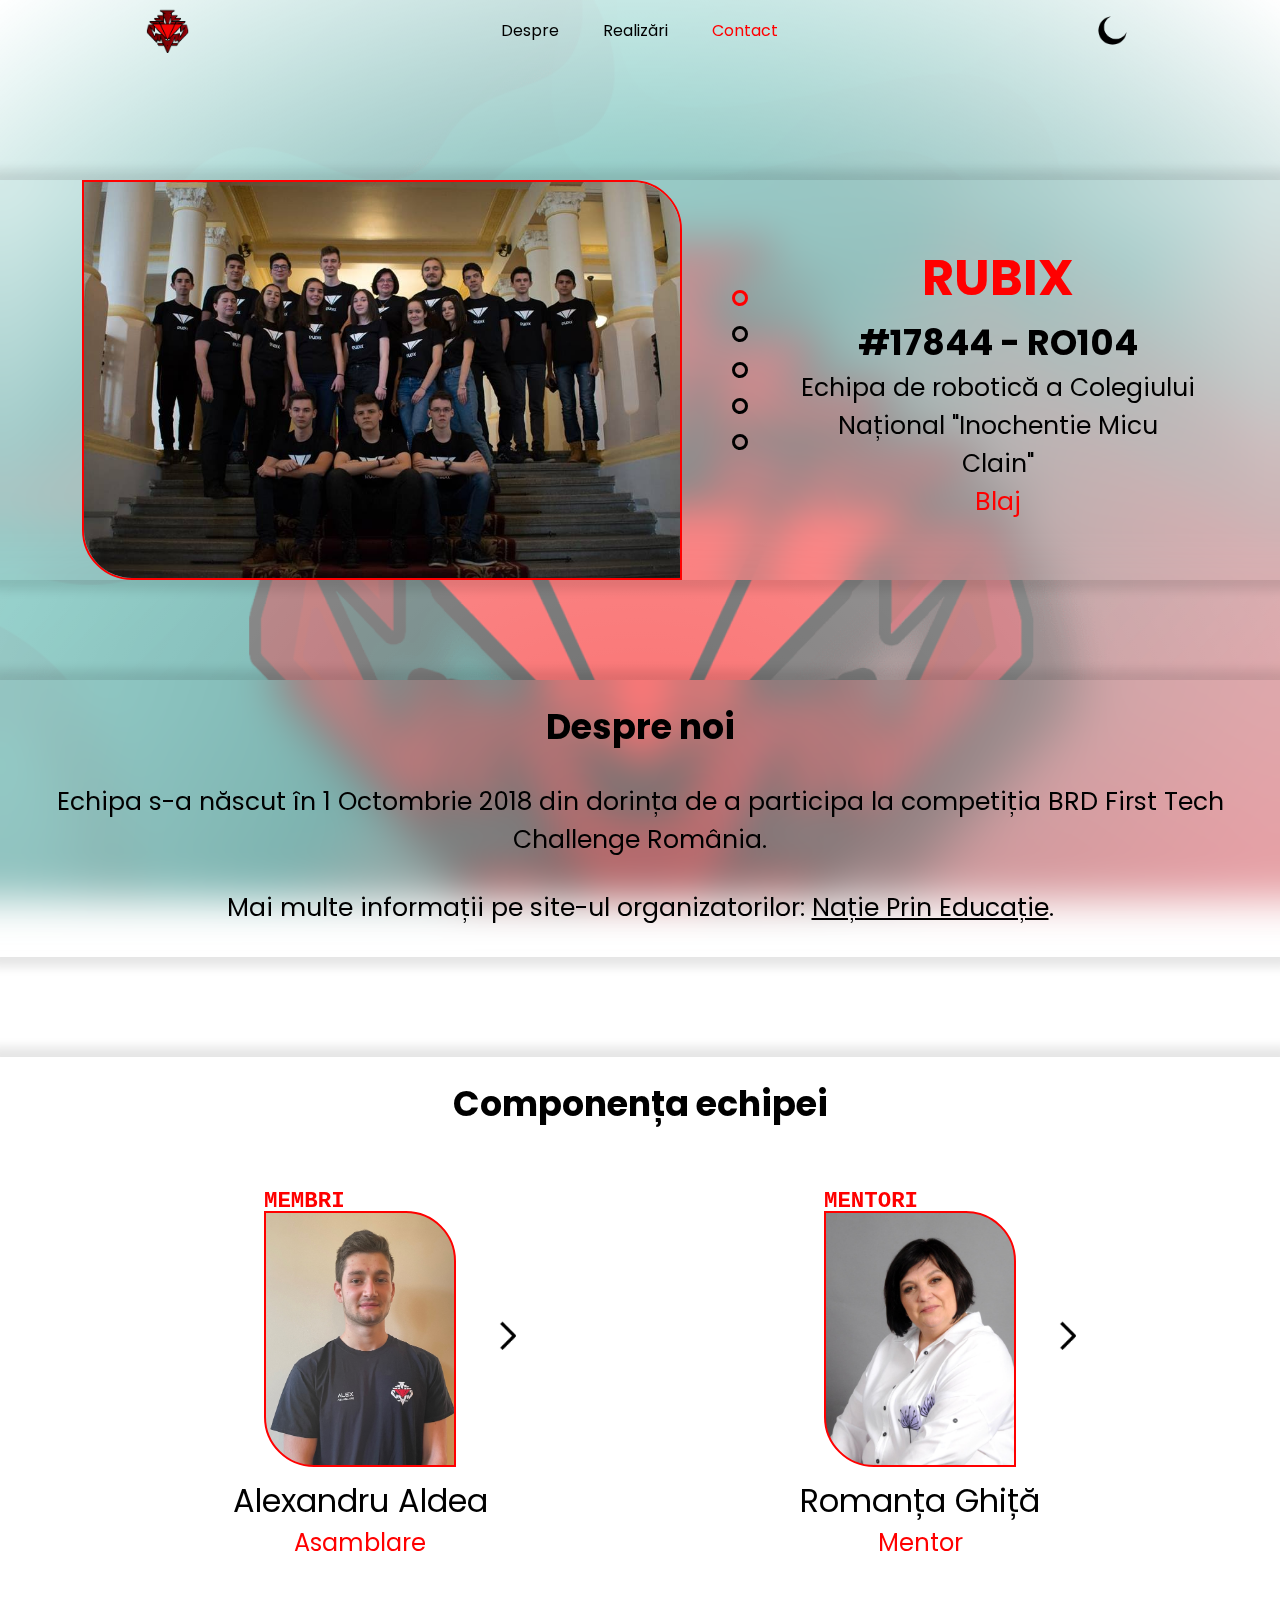
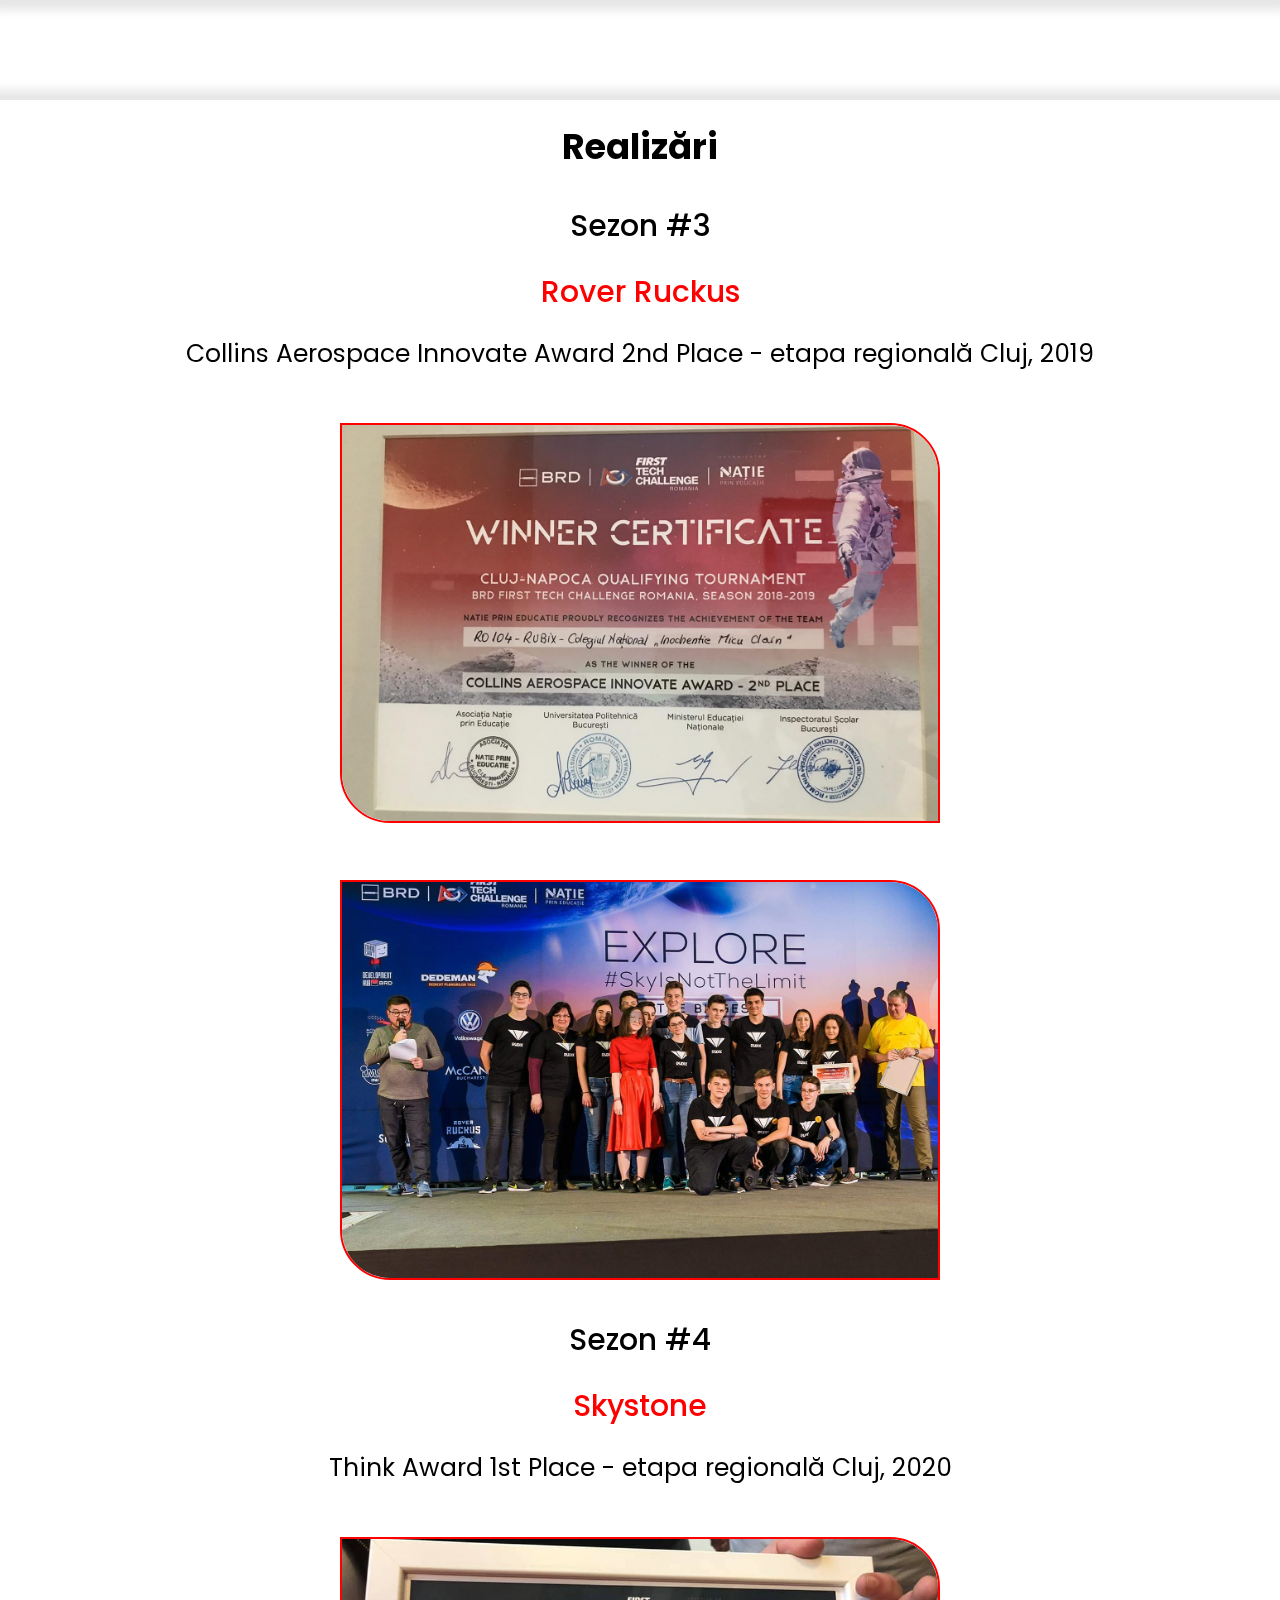
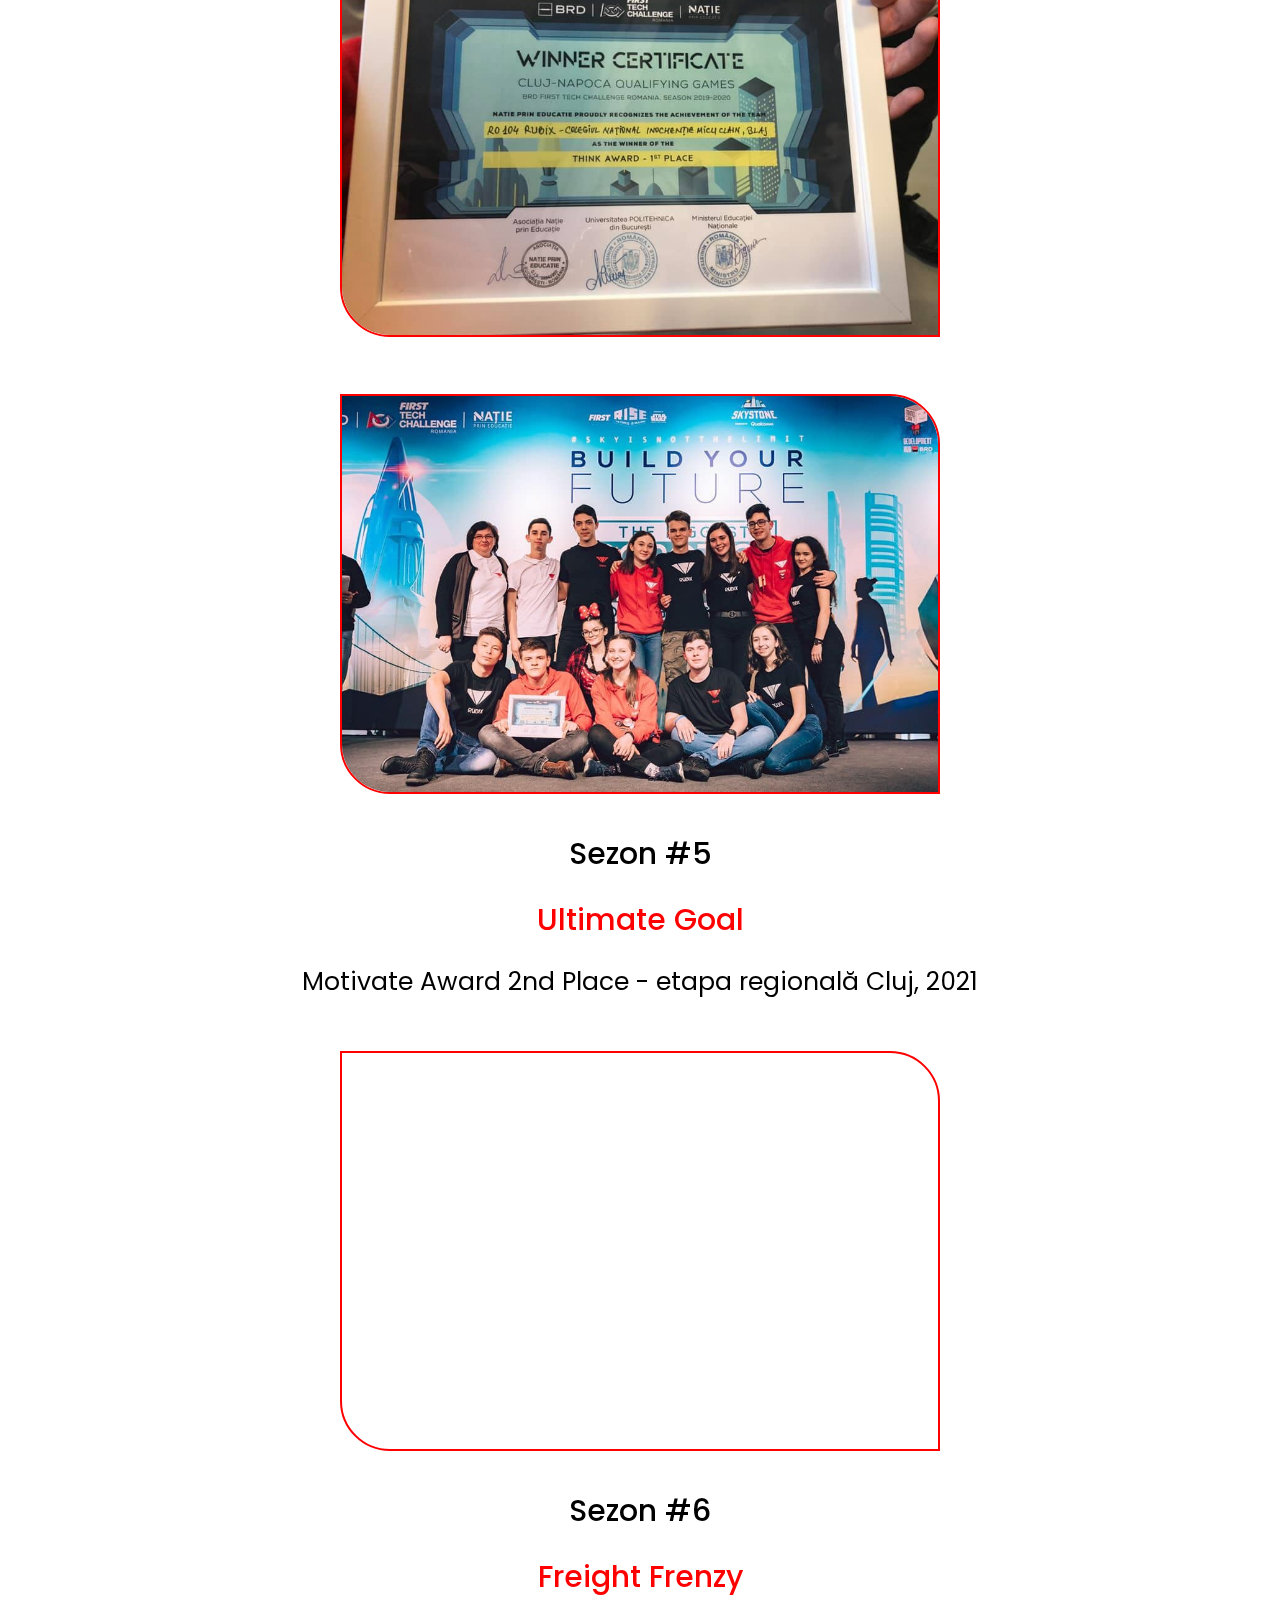
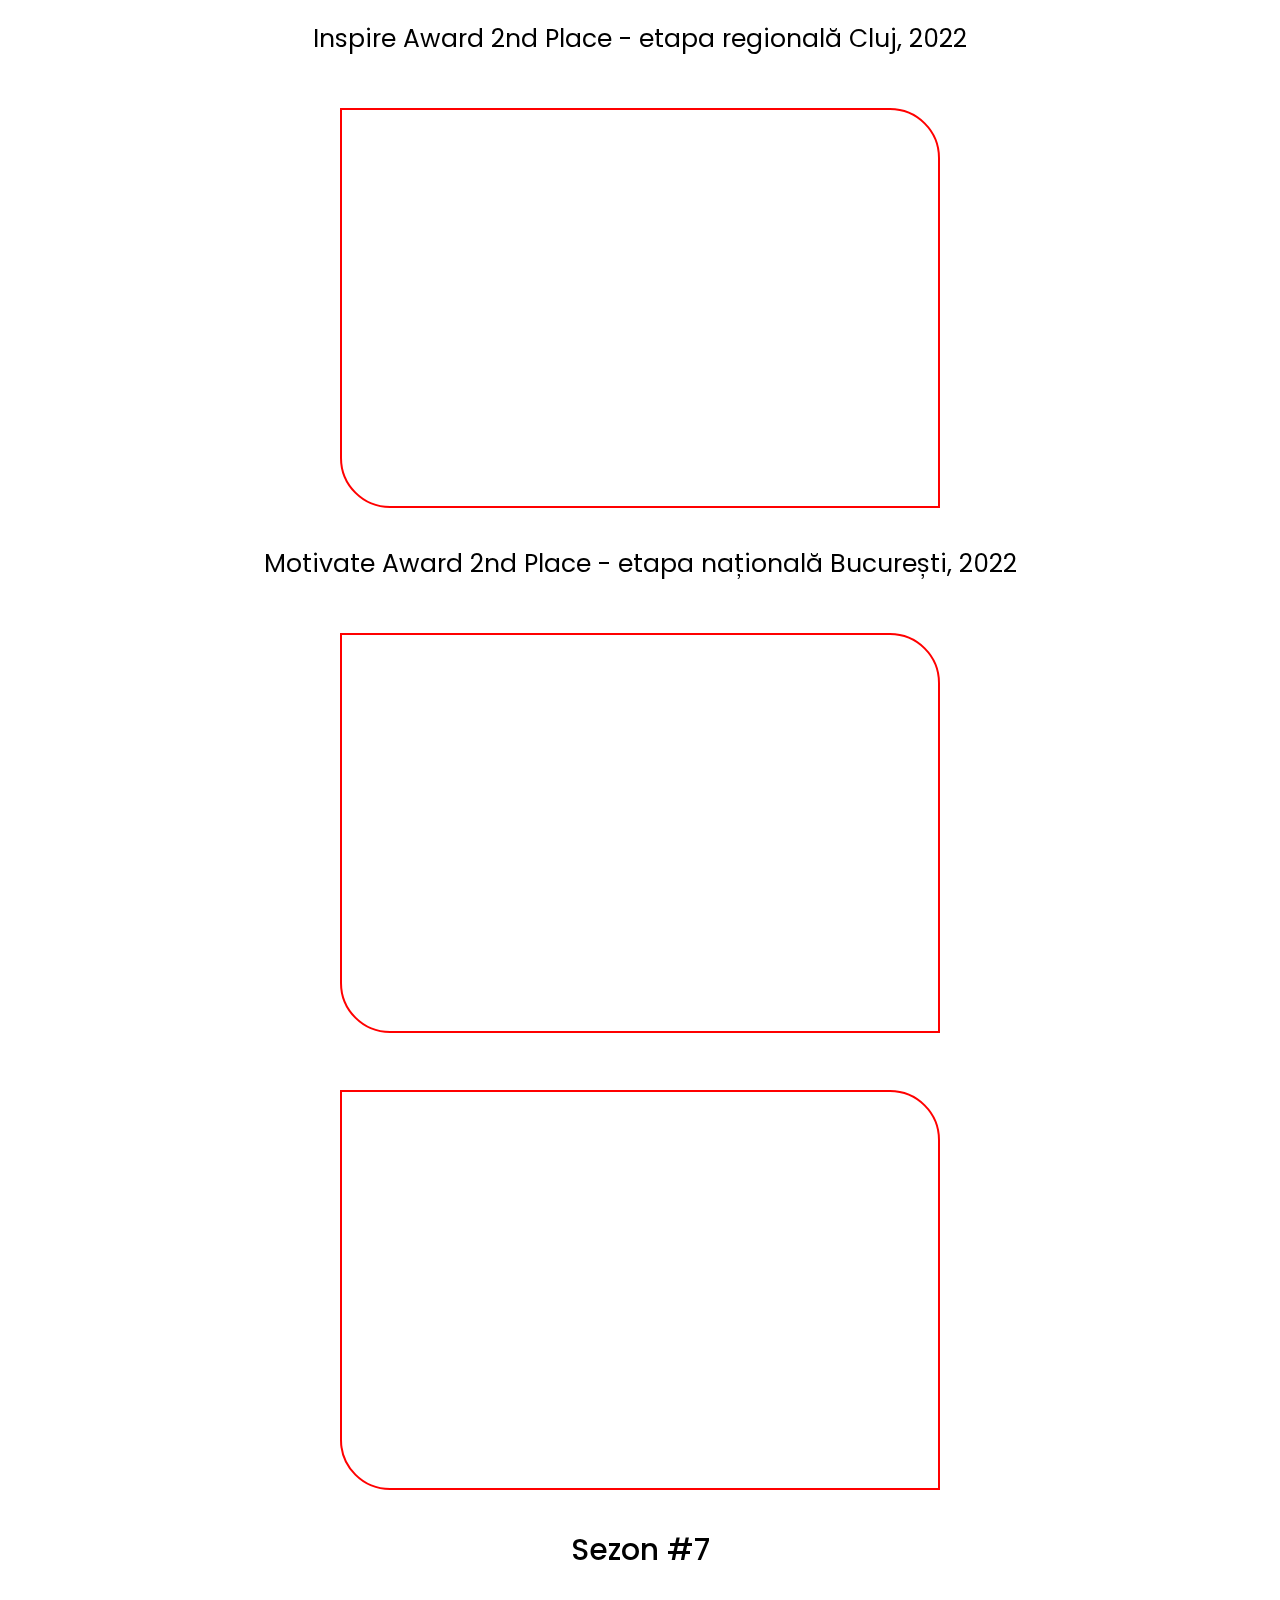
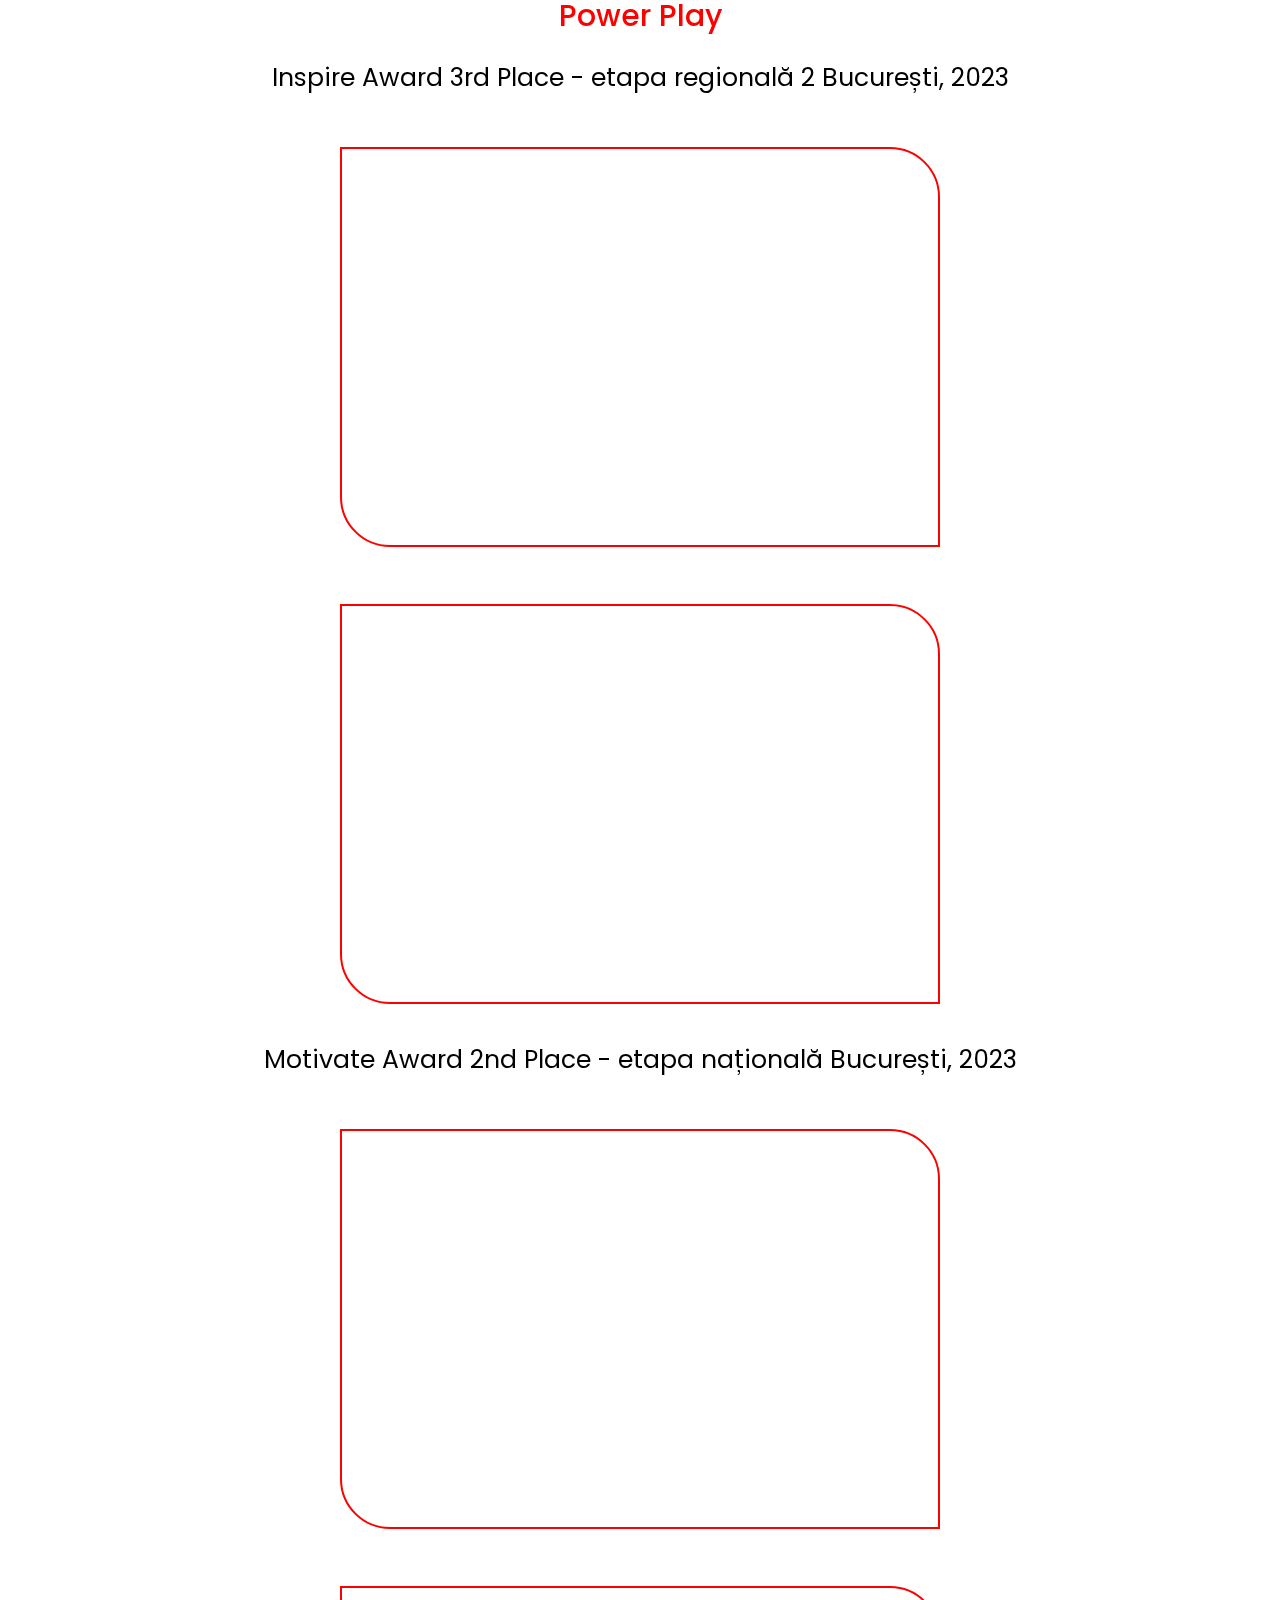
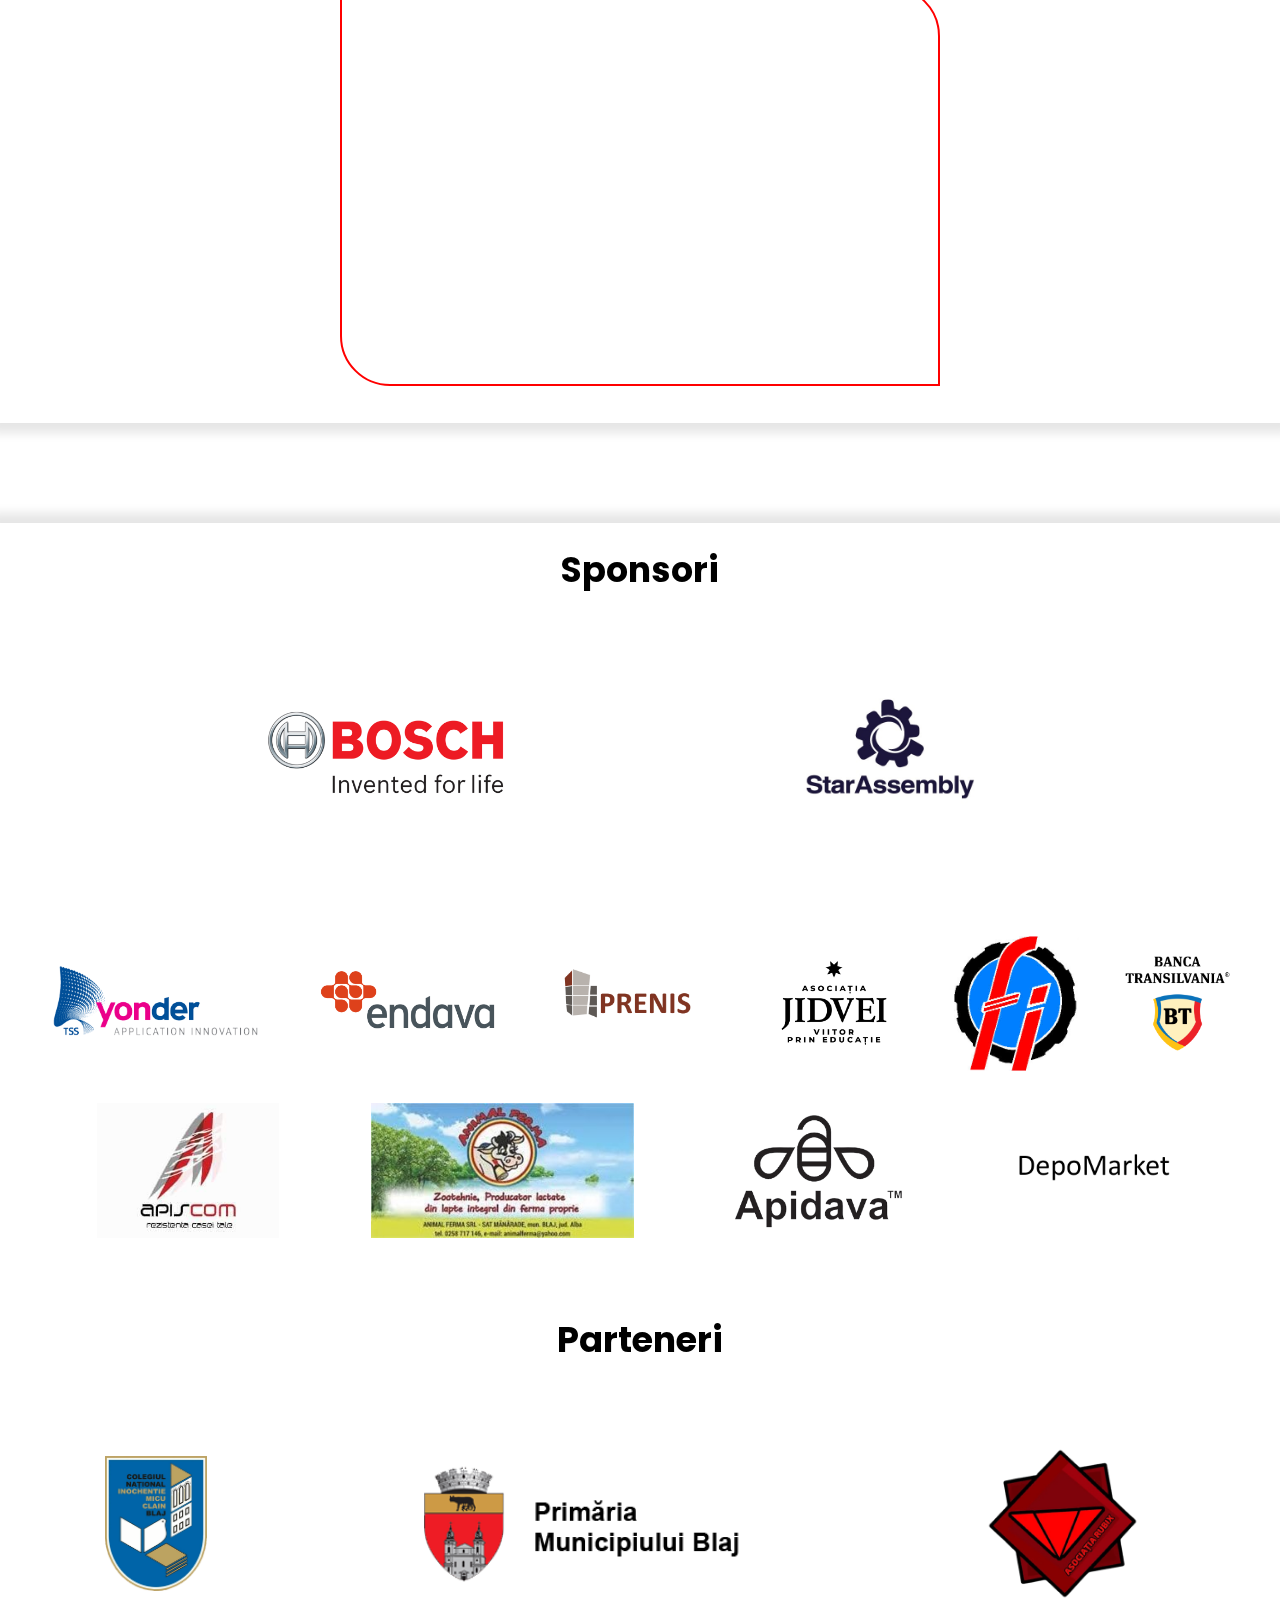
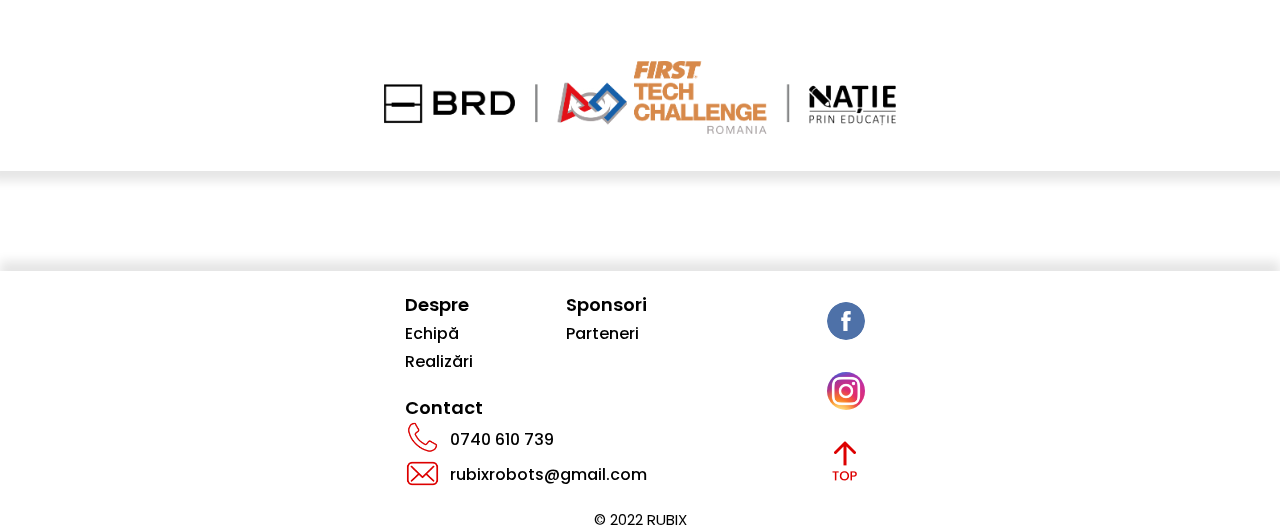
==== index.html @ 4a43c9b7 "RUBIX 7.0" ====
<!DOCTYPE html>
<html lang="en">
<head>
    <meta charset="UTF-8">
    <meta http-equiv="X-UA-Compatible" content="IE=edge">
    <meta name="viewport" content="width=device-width, initial-scale=1.0">
    <link rel="stylesheet" href="Rubix_style.css">
    <link rel="icon" href="./images/LogoRosu.png">
    <title>RUBIX</title>
</head>
<body>
    <nav>
        <div class="sectiune-logo"><a href="#p1"><img src="./images/LogoRosu.png" alt="logo"></a></div>
        <div class="sectiune-text">
            <a href="#p2" class="sectiune-nav"><div>
                Despre
            </div></a>
            <a href="#p4" class="sectiune-nav"><div>
                Realizări
            </div></a>
            <a href="#p6" class="sectiune-nav contact"><div>
                Contact
            </div></a>
        </div>
        <div class="darkmode"  onclick="darkmodeChange()">
            <img src="./images/sun.png" alt="white"  id="sun">
            <img src="./images/moon.png" alt="dark" id="moon">
        </div>
    </nav>

    <!--<div id="pop_up">
        
        <div class="pop-up-window">
           <div class="pop-up-color"> 
            <div class="pop-up-text">
                Pssst... <br> Ai auzit că RUBIX organizează un nou demo? 🤫
            </div>
            <a href="Demo.html"><div class="pop-up-button">
                Demo
            </div></a>
            <div class="pop-up-close" onclick="closePopUp()"></div>
        </div>
    </div>
    </div>
    -->

    <div class="spatiu" id="p1"></div>

    <div class="galerie" id="g">
        <div class="cont-poze">
            <div class="poza">
                <img src="./images/sezon 1.jpg" alt="s1" style="display: block; opacity: 100%;" id="s1" loading="lazy">
            </div>
            <div class="poza">
                <img src="./images/sezon 2.jpg" alt="s2" style="display: block; opacity: 0%;" id="s2" loading="lazy">
            </div>
            <div class="poza">
                <img src="./images/sezon 3.jpg" alt="s3" style="display: block; opacity: 0%;" id="s3" loading="lazy">
            </div>
            <div class="poza">
                <img src="./images/sezon 4.jpg" alt="s4" style="display: block; opacity: 0%;" id="s4" loading="lazy">
            </div>
            <div class="poza">
                <img src="./images/sezon 5.jpg" alt="s5" style="display: block; opacity: 0%;" id="s5" loading="lazy">
            </div>
        </div>
        <div class="buline">
            <span class="bul" onclick="push(1)" style="border-color: red;" id="1"></span>
            <span class="bul" onclick="push(2)" id="2"></span>
            <span class="bul" onclick="push(3)" id="3"></span>
            <span class="bul" onclick="push(4)" id="4"></span>
            <span class="bul" onclick="push(5)" id="5"></span>
        </div>
        <div class="descriere">
            <p class="titlu" style="font-size: 50px; color: red;">RUBIX</p>
            <p class="titlu">#17844 - RO104</p>
            <p class="titlu-descriere">Echipa de robotică a Colegiului Național "Inochentie Micu Clain"</p>
            <p class="titlu-descriere" style="color:red">Blaj</p>
        </div>
    </div>

    <div class="fundal">
    </div>
    <div class="blur">  
    </div>

    <!--
    <div class="despre anunt-demo">
        <div class="pop-up-color" style="border-radius: 0;"> 
            <div class="pop-up-text" style="padding-left: 20px; padding-right: 20px; font-size: 3em;">Demo RUBIX 5.0</div>
            <div class="pop-up-text" style="padding-left: 20px; padding-right: 20px; font-size: 2em;">
                Loading 
                <span id="punct1">.</span>
                <span id="punct2">.</span>
                <span id="punct3">.</span></div>
            
            <div class="pop-up-text" style="padding-left: 20px; padding-right: 20px; font-size: 1.7em;">Nu te-ai înscris încă? Locurile sunt limitate! 😱</div>
            <a href="Demo.html"><div class="pop-up-button" style="margin-bottom: 20px; margin-left: 3em; margin-right: 3em;">
                Demo
            </div></a>
        </div>
    </div>
    -->

    <div id="p2"></div>
    <div class="despre">
        <h1 class="titlu titlu-despre">Despre noi</h1>
        <p class="titlu-descriere despre-text">Echipa s-a născut în 1 Octombrie 2018 din dorința de a participa la competiția BRD First Tech Challenge România.</p>
        <p class="titlu-descriere despre-text">Mai multe informații pe site-ul organizatorilor: <a style="color: var(--black); text-decoration: underline;" href="https://natieprineducatie.ro/">Nație Prin Educație</a>.</p>
    </div>

    <div id="p3"></div>
    <div class="despre">
        <h1 class="titlu titlu-despre">Componența echipei</h1>
        <div class="membri">
            <div class="copil-membri">
                <div class="titlu-status">MEMBRI</div>
                <div class="membru" id="m1">
                    <div class="poza-membru m1"></div>
                    <div class="nume-membru">Alexandru Aldea</div>
                    <div class="status-membru">Asamblare</div>
                </div>
                <div class="membru" id="m2">
                    <div class="poza-membru m2"></div>
                    <div class="nume-membru">Maria Bărbat</div>
                    <div class="status-membru">Tehnoredactare</div>
                </div>
                <div class="membru" id="m3">
                    <div class="poza-membru m3"></div>
                    <div class="nume-membru">George Biriș</div>
                    <div class="status-membru">Asamblare</div>
                </div>
                <div class="membru" id="m4">
                    <div class="poza-membru m4"></div>
                    <div class="nume-membru">Cristian Bogdan</div>
                    <div class="status-membru">Asamblare</div>
                </div>
                <div class="membru" id="m5">
                    <div class="poza-membru m5"></div>
                    <div class="nume-membru">Albert Crișan</div>
                    <div class="status-membru">Programare</div>
                </div>
                <div class="membru" id="m6">
                    <div class="poza-membru m6"></div>
                    <div class="nume-membru">Tudor Corbean</div>
                    <div class="status-membru">Programare</div>
                </div>
                <div class="membru" id="m7">
                    <div class="poza-membru m7"></div>
                    <div class="nume-membru">Cătălin Corlaciu</div>
                    <div class="status-membru">Programare</div>
                </div>
                <div class="membru" id="m8">
                    <div class="poza-membru m8"></div>
                    <div class="nume-membru mic">Comandașu Elizabeth</div>
                    <div class="status-membru">Tehnoredactare</div>
                </div>
                <div class="membru" id="m9">
                    <div class="poza-membru m9"></div>
                    <div class="nume-membru">Anamaria Costea</div>
                    <div class="status-membru">Design</div>
                </div>
                <div class="membru" id="m10">
                    <div class="poza-membru m10"></div>
                    <div class="nume-membru">Maia Iancu</div>
                    <div class="status-membru">Design</div>
                </div>
                <div class="membru" id="m11">
                    <div class="poza-membru m11"></div>
                    <div class="nume-membru">Bogdan Oarga</div>
                    <div class="status-membru">Proiectare 3D</div>
                </div>
                <div class="membru" id="m12">
                    <div class="poza-membru m12"></div>
                    <div class="nume-membru">Alin Oniga</div>
                    <div class="status-membru">Programare</div>
                </div>
                <div class="membru" id="m13">
                    <div class="poza-membru m13"></div>
                    <div class="nume-membru">George Oniga</div>
                    <div class="status-membru">Asamblare</div>
                </div>
                <div class="membru" id="m14">
                    <div class="poza-membru m14"></div>
                    <div class="nume-membru">Darius Simu</div>
                    <div class="status-membru">Proiectare 3D</div>
                </div>
                <div class="buton-next-white" id="w" onclick="nextm()"></div>
                <div class="buton-next-black" id="b" onclick="nextm()"></div>
            </div>

            <div class="copil-membri">
                <div class="titlu-status">MENTORI</div>
                <div class="membru" id="mm1">
                    <div class="poza-membru mm1"></div>
                    <div class="nume-membru">Romanța Ghiță</div>
                    <div class="status-membru">Mentor</div>
                </div>
                <div class="membru" id="mm2">
                    <div class="poza-membru mm2"></div>
                    <div class="nume-membru">Ioan Ghiță</div>
                    <div class="status-membru">Mentor</div>
                </div>
                <div class="membru" id="mm3">
                    <div class="poza-membru mm3"></div>
                    <div class="nume-membru">Alexandra Băcilă</div>
                    <div class="status-membru">Mentor</div>
                </div>
                <div class="membru" id="mm4">
                    <div class="poza-membru mm4"></div>
                    <div class="nume-membru">Nicolae Avram</div>
                    <div class="status-membru">Peer Mentor</div>
                </div>
                <div class="membru" id="mm5">
                    <div class="poza-membru mm5"></div>
                    <div class="nume-membru">Gabriel Puia</div>
                    <div class="status-membru">Peer Mentor</div>
                </div>
                <div class="buton-next-white" id="w1" onclick="nextmm()"></div>
                <div class="buton-next-black" id="b1" onclick="nextmm()"></div>
            </div>
        </div>
    </div>

    <div id="p4"></div>
    <div class="despre">
        <h1 class="titlu titlu-despre">Realizări</h1>
       
        <h3 class="titlu-realizare">Sezon #3</h3>
        <h3 class="titlu-realizare" style="color:red">Rover Ruckus</h3>
       
        <p class="titlu-descriere despre-text">Collins Aerospace Innovate Award 2nd Place - etapa regională Cluj, 2019</p>
        <div class="poza-reusite"><img src="./images/Collins.jpg" alt="collins" loading="lazy"></div>
        <div class="poza-reusite"><img src="./images/collinsgrup.jpg" alt="collinsgrup" loading="lazy"></div>
    
        <h3 class="titlu-realizare">Sezon #4</h3>
        <h3 class="titlu-realizare" style="color: red;">Skystone</h3>
       
        <p class="titlu-descriere despre-text">Think Award 1st Place - etapa regională Cluj, 2020</p>
        <div class="poza-reusite"><img src="./images/Think.jpg" alt="think" loading="lazy"></div>
        <div class="poza-reusite"><img src="./images/thinkgrup.jpg" alt="thinkgrup" loading="lazy"></div>
    
        <h3 class="titlu-realizare">Sezon #5</h3>
        <h3 class="titlu-realizare" style="color: red;">Ultimate Goal</h3>

        <p class="titlu-descriere despre-text">Motivate Award 2nd Place - etapa regională Cluj, 2021</p>
        <div class="poza-reusite"><img src="./images/motivate.png" alt="motivate1" loading="lazy"></div>
        <h3 class="titlu-realizare">Sezon #6</h3>
        <h3 class="titlu-realizare" style="color:red;">Freight Frenzy</h3>
        <p class="titlu-descriere despre-text">Inspire Award 2nd Place - etapa regională Cluj, 2022</p>
        <div class="poza-reusite"><img src="./images/inspire.jpg" alt="inspire2" loading="lazy"></div>
        <p class="titlu-descriere despre-text">Motivate Award 2nd Place - etapa națională București, 2022</p>
        <div class="poza-reusite"><img src="./images/sezon_4_premiu.jpg" alt="sez4premiu" loading="lazy"></div>
        <div class="poza-reusite"><img src="./images/motivate_grup_4.jpg" alt="sez4premiugrup" loading="lazy"></div>
        <h3 class="titlu-realizare">Sezon #7</h3>
        <h3 class="titlu-realizare" style="color:red;">Power Play</h3>
        <p class="titlu-descriere despre-text">Inspire Award 3rd Place - etapa regională 2 București, 2023</p>
        <div class="poza-reusite"><img src="./images/inspire3sez7.jpg" alt="sez7inspire3" loading="lazy"></div>
        <div class="poza-reusite"><img src="./images/inspire3sez7grup.jpg" alt="sez7inspire3grup" loading="lazy"></div>
        <p class="titlu-descriere despre-text">Motivate Award 2nd Place - etapa națională București, 2023</p>
        <div class="poza-reusite"><img src="./images/motivate2sez7nationala.jpg" alt="sez7motivate2" loading="lazy"></div>
        <div class="poza-reusite"><img src="./images/motivate2sez7nationalagrup.jpg" alt="sez7motivate2grup" loading="lazy"></div>
    </div>

    <div id="p5"></div>
    <div class="despre sponsori">
        <h1 class="titlu titlu-despre" style="color: black;">Sponsori</h1>
        <div class="sponsori-principali">
            <img src="./images/bosch.png" alt="bosch"  class="sp">
            <img src="./images/star.jpg" alt="star-assembly" class="sp" style="height: 28vh">
        </div>
        <div class="sponsori-secundari">
            <img src="./images/yonder.png" alt="yonder" class="ss">
            <img src="./images/endava.png" alt="endava" class="ss">
            <img src="./images/prenis.png" alt="prenis" class="ss">
            <img src="./images/jidvei.png" alt="jidvei" class="ss" style="height: 20vh;">
            <img src="./images/Fabris.jpg" alt="fabris" class="ss">
            <img src="./images/bt.png" alt="bt" class="ss">
            <img src="./images/apis.jpg" alt="apis" class="ss">
            <img src="./images/animalferma.jpg" alt="af" class="ss">
            <img src="./images/apidava.png" alt="apidava" class="ss">
            <img src="./images/depo.jpg" alt="depo" class="ss">
        </div>
        <div id="p51"></div>
        <h1 class="titlu titlu-despre" style="color: black; margin-top: 30px;">Parteneri</h1>
        <div class="parteneri">
            <img src="./images/logo imc.png" alt="imc" class="ss">
            <img src="./images/primarie.png" alt="primarie"class="ss">
            <img src="./images/asociatie.png" alt="asociatie" class="ss" style="height: 25vh;">
        </div>
        <div class="ftc-natie">
        <img src="./images/logo_ftc_natie.png" alt="ftc&natie" class="ftcn">
        </div>
    </div>

    <div id="p6"></div>
    <div class="social">
        <div class="spatiu-social">
            <div class="jumatati">
                <div class="titluri">
                    <div class="t1">
                        <a href="#p2"><div class="t11">Despre</div></a>
                        <a href="#p3"><div class="t12">Echipă</div></a>
                        <a href="#p4"><div class="t12">Realizări</div></a>
                    </div>
                    <div class="t2">
                        <a href="#p5"><div class="t11">Sponsori</div></a>
                        <a href="#p51"><div class="t12">Parteneri</div></a>
                    </div>
                    <!--<a href="Demo.html"><div class="t2 t11" style="color: rgb(230,0,0);">Demo 5.0</div></a>-->
                </div>
                <div class="sponsorizari">
                    <div class="t11_no_hover" style="cursor: default;">Contact</div>
                    <div class="phone">
                        <img src="./images/phone.png" alt="phone" class="phonei">
                        <a href="tel:0740-610-739"><div class="t12" style="margin-left: 10px;">0740 610 739</div></a>
                    </div>
                    <div class="email">
                        <img src="./images/mail.png" alt="mail" class="phonei">
                        <a href="mailto: rubixrobots@gmail.com"><div class="t12" style="margin-left: 10px; cursor: pointer;">rubixrobots@gmail.com</div></a>
                    </div>
                </div>
            </div>
                <div class="icons">
                        <a href="https://www.facebook.com/RubixTeam/"><div class="facebook"><img class="icon" src="./images/facebook.png" alt="facebook"></div></a>
                        <a href="https://www.instagram.com/rubix_team/"><div class="insta"><img class="icon" src="./images/insta.png" alt="insta"></div></a>
                        <a href="#p1"><div class="arrow"><img class="icon-arrow" src="./images/arrow.png" alt="arrow"></div></a>
                </div>
        </div>
        <div class="copyright">
            <a href="https://github.com/GPuia18" style="color: var(--black); text-decoration: none;"><p>© 2022 RUBIX</p></a>
        </div>
    </div>
</body>

<script>
    var counter = 1;
    var r = 5000;
    var r1 = 7000;

    var v = document.querySelector(':root');

    let q = document.getElementById("pop_up");

    var p = 14, p1 = 5;

    var f = 1, f1 = 1, c = 1, c1 = 1;

    function closePopUp(){
        q.style.zIndex="-3";
    }

    function nextm(){
        if(f < p) {
            f++;
        } else {
            f = 1;
        } 
        for(let i = 1; i <= p; i++) {
            if(f != i) {
                document.getElementById("m" + i).style.display="none";
            }
        }
        document.getElementById("m" + f).style.display="flex";
        c = f;
    }

    function nextmm(){
        if(f1 < p1) {
            f1++;
        } else {
            f1 = 1;
        } 
        for(let i = 1; i <= p1; i++) {
            if(f1 != i) {
                document.getElementById("mm" + i).style.display="none";
            }
        }
        document.getElementById("mm" + f1).style.display="flex";
        c1 = f1;
    }

    function darkmodeChange()
    {
        if(document.getElementById("sun").style.opacity=="1")
        {
            document.getElementById("moon").style.opacity="1";
            document.getElementById("sun").style.opacity="0";
            v.style.setProperty('--black', 'black');
            v.style.setProperty('--whitegrad', 'radial-gradient(circle at bottom, rgba(255,255,255,.4),rgba(255,255,255,.5),rgba(255,255,255,.6),rgba(255,255,255,1))');
            v.style.setProperty('--blackhover','rgba(255,255,255,.6)');
            v.style.setProperty('--whitehover', 'rgba(0,0,0,.6)');
            document.getElementById("w").style.display="none";
            document.getElementById("b").style.display="flex";
            document.getElementById("w1").style.display="none";
            document.getElementById("b1").style.display="flex";
        }
        else
        {
            document.getElementById("sun").style.opacity="1";
            document.getElementById("moon").style.opacity="0";
            v.style.setProperty('--black', 'white');
            v.style.setProperty('--whitegrad', 'radial-gradient(circle at bottom, rgba(0,0,0,.4),rgba(0,0,0,.5),rgba(0,0,0,.65),rgba(0,0,0,1))');
            v.style.setProperty('--blackhover', 'rgba(0,0,0,.6)');
            v.style.setProperty('--whitehover', 'rgba(255,255,255,.6)');
            document.getElementById("b").style.display="none";
            document.getElementById("w").style.display="flex";
            document.getElementById("b1").style.display="none";
            document.getElementById("w1").style.display="flex";
        }
    }

    function push(x){
        for(let i = 1; i <= 5; i++){
            document.getElementById("s" + i).style.opacity="0%";
            document.getElementById("" + i).style.borderColor="var(--black)";
        }
        document.getElementById("s" + x).style.opacity="100%";
        document.getElementById("" + x).style.borderColor="red";
        counter=x;
        r=6000;
    }

    setInterval(function auto(){
        document.getElementById("s1").style.opacity="0%";
        document.getElementById("s2").style.opacity="0%";
        document.getElementById("s3").style.opacity="0%";
        document.getElementById("s4").style.opacity="0%";
        document.getElementById("s5").style.opacity="0%";
        document.getElementById("s" + counter).style.opacity="100%";
        document.getElementById("5").style.borderColor="var(--black)";
        document.getElementById("4").style.borderColor="var(--black)";
        document.getElementById("3").style.borderColor="var(--black)";
        document.getElementById("2").style.borderColor="var(--black)";
        document.getElementById("1").style.borderColor="var(--black)";
        document.getElementById("" + counter).style.borderColor="red";
        counter++;
        if(counter > 5)counter = 1;
        r = 5000;
    }, r);
    
    setInterval(function autoMembers(){
        for(let i = 1; i <= p; i++) {
            if(i != c) {
                document.getElementById("m" + i).style.display="none";
            }
        }
        document.getElementById("m" + c).style.display="flex";
        for(let i = 1; i <= p1; i++) {
            if(c1 != i) {
                document.getElementById("mm" + i).style.display="none";
            }
        }
        document.getElementById("mm" + c1).style.display="flex";
        f = c;
        f1 = c1;
        if(c < p) c++;
        else c = 1;
        if(c1 < p1) c1++;
        else c1 = 1;
    }, r1);

    /*
    let pct1 = document.getElementById("punct1");
    let pct2 = document.getElementById("punct2");
    let pct3 = document.getElementById("punct3");
    setInterval(function autoPoints(){
        if(pct3.style.opacity == "1") {
            pct1.style.opacity = "0";
            pct2.style.opacity = "0";
            pct3.style.opacity = "0";
        }
        else if(pct2.style.opacity == "1") {
            pct3.style.opacity = "1";
        }
        else if(pct1.style.opacity == "1") {
            pct2.style.opacity = "1";
        }
        else {
            pct1.style.opacity = "1";
        }
    }, 1000);
    */

    const sectionNav = document.querySelector("nav");
    const sectionOne = document.querySelector(".spatiu");
    const options = {root: null, 
        threshold: 0.1,
         rootMargin: "0px 0px 0px 0px"
    };

    const observer = new IntersectionObserver(function(entries,observer){
        entries.forEach(entry => {
            console.log(entry.target);
            if(!entry.isIntersecting)
            {
                sectionNav.classList.add("blurry");
            }
            else
            sectionNav.classList.remove("blurry");
        });
    },options);
    observer.observe(sectionOne);
    
</script>
</html>
---- Rubix_style.css ----
@import url('https://fonts.googleapis.com/css2?family=Cormorant+Garamond:wght@300&family=Plus+Jakarta+Sans:ital,wght@0,200;0,300;0,400;0,500;0,600;0,700;0,800;1,200;1,300;1,400;1,500;1,600;1,700;1,800&family=Poppins:ital,wght@0,200;0,300;0,500;0,600;1,200;1,300;1,500;1,600&display=swap');
*{
    box-sizing: border-box;
    margin: 0;
    font-family: 'Poppins', sans-serif;
    scroll-behavior: smooth;
    text-decoration: none;
}

:root{
    --white: white;
    --whitegrad: radial-gradient(circle at bottom, rgba(255,255,255,.4),rgba(255,255,255,.5),rgba(255,255,255,.6),rgba(255,255,255,1));
    --black: black;
    --blackgrad: radial-gradient(circle at bottom, rgba(0,0,0,.4),rgba(0,0,0,.5),rgba(0,0,0,.65),rgba(0,0,0,1));
    --whitehover:rgba(0,0,0,.6);
    --blackhover:rgba(255,255,255,.6);
}

body{
    height: 100vh;
    overflow-x: hidden;
}

.fundal{
    top: 0%;
    position: fixed;
    z-index: -3;
    height: 100vh;
    width: 100vw;
    background-image: url("./images/Logo_facebook.png");
    background-size: cover;
    background-repeat: no-repeat;
    background-position: top;
}

.blur{
    position: fixed;
    top: 0%;
    z-index: -1;
    height: 100vh;
    width: 100vw;
    background-image: var(--whitegrad);    
}

nav{
    z-index: 2;
    width: 100vw;
    top: 0;
    height: 60px;
    display: flex;
    flex-direction: row;
    position: fixed;
    justify-content: center;
    align-items: center;
    justify-content: space-around;
    transition: .1s linear;
}

.sectiune-nav{
    color: var(--black);
    padding: 10px 20px 10px 20px;
    text-decoration: none;
    transition: .2s ease-in-out;
    border: 2px solid transparent;
}

.contact{
    color: red;
}

.sectiune-text{
    display: flex;
    flex-direction: row;
}

.sectiune-logo{
    width: 45px;
    height: 50px;
    display: flex;
    justify-content: center;
    align-items: center;
}

.sectiune-logo img{
    height: 45px;
}

.sectiune-logo a{
    padding: 5px;
    max-height: 15px;
    display: flex;
    justify-content: center;
    align-items: center;
}

.sectiune-nav:hover{
    color: var(--whitehover);
}

.darkmode{
    height: 50px;
    width: 45px;
    position: relative;
    cursor: pointer;
    justify-content: center;
    align-items: center;
    display: flex;
    justify-content: center;
}

#sun, #moon{
    position: absolute;
    height: 35px;
    transition: .6s ease-in-out;
    padding: 0px 5px;
}

#sun{
    opacity: 0;
}

#moon{
    opacity: 1;
}

.spatiu{
    padding-top: 90px;
    padding-bottom: 90px
}

.galerie{
    z-index: 2;
    width: 100vw; 
    display: flex;
    justify-content: center;
    flex-wrap: wrap;
    -webkit-backdrop-filter: blur(20px);
    backdrop-filter: blur(20px);
    box-shadow: 0px 0px 10px 10px rgba(0,0,0,.1);
}

.cont-poze{
    height: 400px;
    width: 600px;
    display: flex;
    transition: .5s linear;

}

.poza img{
    width: 600px;
    height: 400px;
    object-fit: cover;
    position: absolute;
    transition: .5s linear;
    border: 2px solid red;
    border-top-right-radius: 50px;
    border-bottom-left-radius: 50px;
}

.poza-reusite img{
    width: 600px;
    height: 400px;
    object-fit: cover;
    position: relative;
    transition: .5s linear;
    border: 2px solid red;
    border-top-right-radius: 50px;
    border-bottom-left-radius: 50px;
}

.poza-reusite{
    padding-top: 20px;
    padding-bottom: 30px;
}

.buline{
    display: flex;
    flex-direction: column;
    padding: 50px;
    justify-content: center;
    font-size: 10px;
}

.bul{
    padding: 5px;
    border: 3px solid var(--black);
    border-radius: 100%;
    color: black;
    text-align: center;
    cursor: pointer;
    margin-bottom: 20px;
    transition: .2s linear;
}

.bul:active{
    border: 3px solid red;
}

.bul:hover{
    border: 3px solid red !important;  
}

.anunt-demo{
    width: 100vw;
    height: 500px;
    background-image: url("./images/PopUpBackground.png");
    background-size: cover;
    position: relative;
}

.puncte{
    display: flex;
    flex-direction: row;
}

#punct1, #punct2, #punct3{
    opacity: 0;
}

.descriere{
    display: flex;
    justify-content: center;
    flex-direction: column;
    align-items: center;
    text-align: center;
    max-width: 400px;
    border: 2px solid transparent;
}

.titlu{
    font-size: 35px;
    font-weight: bold;
    color: var(--black);
}

.titlu-descriere{
    font-size: 25px;
    color: var(--black);
}

.social{
    margin-top: 100px;
    height: 260px;
    width: 100vw;
    -webkit-backdrop-filter: blur(20px);
    backdrop-filter: blur(20px);
    box-shadow: 0px -10px 10px 0px rgba(0,0,0,.1);
    color: var(--black);
    display: flex;
    flex-direction: column;
    justify-content: space-between;
    align-items: center;
}

.spatiu-social{
    display: flex;
    flex-wrap: wrap;
    justify-content: center;
    flex-direction: row;
    justify-content: space-around;
    width: 50vw;
    padding-top: 10px;
}

.jumatati{
    display: flex;
    flex-direction: column;
    justify-content: space-evenly;
}

.icon{
    height: 40px;
    width: 40px;
    border: 1px solid transparent;
    border-radius: 100%;
    transition: .2s ease-in-out;
}

.icon:hover, .arrow:hover{
    transform: scale(110%);
}

.icon:hover{
    filter: drop-shadow(0px 0px 7.5px red);
}

.icons{
    display: flex;
    flex-direction: column;
    justify-content: space-between;
    align-items: center;
    padding: 10px;
}

.facebook, .insta, .arrow{
    display: flex;
    flex-direction: column;
    justify-content: center;
    align-items: center;
    padding: 10px;
    transition: .2s ease-in-out;
}

.titluri{
    display: flex;
    flex-direction: row;
    justify-content: space-between;
}
.t1,.t2{
    padding: 10px;
}

.sponsorizari{
    padding: 10px;
}

.phonei{
    width: 35px;
    height: 35px;
}

.phone,.email{
    display: flex;
    flex-direction: row;
    align-items: center;
}

.t11{
    font-weight: 600;
    font-size: 18px;
    cursor: pointer;
    text-decoration: none;
    color: var(--black);
    transition: .2s ease-in-out;
}

.t12{
    font-weight: 500;
    font-size: 16px;
    padding-top: 3px;
    cursor: pointer;
    text-decoration: none;
    color: var(--black);
    transition: .2s ease-in-out;
}

.t11:hover,.t12:hover{
    color: red;
}

.t11_no_hover{
    font-weight: 600;
    font-size: 18px;
    cursor: pointer;
    text-decoration: none;
    color: var(--black);
    transition: .2s ease-in-out;
}

.copyright{
    justify-content: center;
    text-align: center;
}

.blurry{
    -webkit-backdrop-filter: blur(20px);
    backdrop-filter: blur(10px);
    box-shadow: 0px 0px 10px 10px rgba(0,0,0,.1);
    background-color: var(--blackhover);
}

.despre{
    margin-top: 100px;
    width: 100vw;
    align-items: center;
    -webkit-backdrop-filter: blur(20px);
    backdrop-filter: blur(20px);
    box-shadow: 0px 0px 10px 10px rgba(0,0,0,.1);
    text-align: center;
}

.titlu-despre{
    padding-top: 20px;
    padding-bottom: 30px;
}

.despre-text{
    padding-bottom: 30px;
}

.titlu-realizare{
    font-size: 30px;
    color: var(--black);
    padding-bottom: 20px;
    font-weight: 500;
}

.realizare{
    display: flex;
    flex-direction: row;
    flex-wrap: wrap;
    justify-content: center;
}

.copyright{
    font-size: 15px;
    color: var(--black);
}

.membri{
    display: flex;
    flex-wrap: wrap;
    justify-content: space-evenly;
}

.copil-membri{
    margin-top: 40px;
    position: relative;
    display: flex;
    justify-content:center;
}

.membru{
    animation: .7s ease-in-out memberCardPicture;
    display: flex;
    justify-content: center;
    align-items: center;
    text-align: center;
    width: 400px;
    height: 400px;
}

.titlu-status{
    color: red;
    font-weight:bold;
    position: absolute;
    font-size: 1.4em;
    left: 26%;
    top: -3%;
    font-family: 'Courier New', Courier, monospace;
}

.poza-membru{
    width: 12em;
    height: 16em;
    background-size: cover;
    border: 2px solid red;
    border-top-right-radius: 50px;
    border-bottom-left-radius: 50px;
}

.m1{
    background-image: url("./images/Alex.jpg");
}

.m2{
    background-image: url("./images/Maria.jpg");
}

.m3{
    background-image: url("./images/GeorgeB.jpg");
}

.m4{
    background-image: url("./images/Cristi.jpg");
}

.m5{
    background-image: url("./images/Albert.jpg");
}

.m6{
    background-image: url("./images/Tudor.jpg");
}

.m7{
    background-image: url("./images/Catalin.jpg");
}

.m8{
    background-image: url("./images/Elizabeth.jpg");
}

.m9{
    background-image: url("./images/Anamaria.JPG");
}

.m10{
    background-image: url("./images/Maia.JPG");
}

.m11{
    background-image: url("./images/Bogdan.jpg");
}

.m12{
    background-image: url("./images/Alin.jpg");
}

.m13{
    background-image: url("./images/George.jpg");   
}

.m14{
    background-image: url("./images/Darius.jpg");
}

#m1{
    display: flex;
    flex-direction: column;
}

#m2,#m3,#m4,#m5,#m6,#m7,#m8,#m9,#m10,#m11,#m12,#m13,#m14{
    display: none;
    flex-direction: column;
}

.mm1{
    background-image: url("./images/Romanta.jpg");
}

.mm2{
    background-image: url("./images/GhitaIoan.jpg");
}

.mm3{
    background-image: url("./images/Alexandra.JPG");
}

.mm4{
    background-image: url("./images/Nicu.jpg");
}

.mm5{
    background-image: url("./images/Gabriel.jpg");
}

#mm1{
    display: flex;
    flex-direction: column;
}

#mm2,#mm3,#mm4,#mm5{
    display: none;
    flex-direction: column;
}

.nume-membru{
    padding-top: 10px;
    font-size: 2em;
    color: var(--black);
    animation: .7s ease-in-out memberCardWriting;
}

.status-membru{
    padding-bottom: 30px;
    font-size: 1.5em;
    color: red;
    animation: .7s ease-in-out memberCardWriting;
}

.buton-next-black{
    width: 30px;
    height: 30px;
    position: absolute;
    background-image: url("./images/nextB.png");
    background-size: cover;
    right: 10%;
    top: 30%;
    cursor: pointer;
    transition: .3s ease-in-out;
    display: flex;
}

.buton-next-white{
    width: 30px;
    height: 30px;
    position: absolute;
    background-image: url("./images/nextW.png");
    background-size: cover;
    right: 10%;
    top: 30%;
    cursor: pointer;
    transition: .3s ease-in-out;
    display: none;
}

.buton-next-black:hover, .buton-next-white:hover{
    transform: scale(110%);
}

.sponsori{
    background-color: white;
    color: black;
}

.sponsori-principali{
    display: flex;
    flex-wrap: wrap;
    justify-content: space-evenly;
    align-items: center;
    padding: 0px 10px 20px 10px;
}

.sp{
    height: 18vh;
}

.sponsori-secundari{
    display: flex;
    flex-wrap: wrap;
    justify-content: space-evenly;
    align-items: center;
    padding: 10px 10px 20px 10px;
}

.ss{
    height: 15vh;
    margin: 5px;
}

.parteneri{
    padding-bottom: 20px;
    display: flex;
    flex-wrap: wrap;
    justify-content: space-around;
    align-items: center;
    padding: 10px 10px 20px 10px;
}

.ftcn{
    width: 40vw;
}

.ftc-natie{
    padding-bottom: 30px;
}

@keyframes memberCardPicture{
    0%{
        transform: translateX(-10px);
        opacity: 0%;
    }
    100%{
        transform: translateX(0px);
        opacity: 100%;
    }
}

@keyframes memberCardWriting{
    0%{
        transform: translateY(-10px);
        opacity: 0%;
    }
    100%{
        transform: translateY(0px);
        opacity: 100%;
    }
}

#pop_up{
    z-index: 10;
    width: 100vw;
    height: 100vh;
    position: fixed;
    display: flex;
    flex-direction: column;
    justify-content: center;
    align-items: center;
    background-color: rgba(0,0,0,.7);
    animation: 1.25s Appear;
}

.pop-up-window{
    width: 70vw;
    position: relative;
    height: 80vh;
    border-radius: 20px;
    background-image: url("./images/PopUpBackground.png");
    background-size: cover ;
    background-position:50%;
}
.pop-up-color{
    position: absolute;
    background-color: rgba(225,0,0,.875);
    width: 100%;
    top: 0;
    height: 100%;
    border-radius: 20px;
    flex-direction: column;
    display: flex;
    justify-content: space-evenly;
}

.pop-up-text{
    padding-left: 10px;
    padding-right: 10px;
    text-align: center;
    color: white;
    font-size: 2.5em;
}

.pop-up-button{
    border: 2px solid white;
    border-radius: 10px;
    padding: 15px;
    margin-left: 2em;
    text-align: center;
    font-size: 1.5em;
    color: white;
    margin-right: 2em ;
    transition: .25s ease-in-out;
}

.pop-up-button:hover{
    background-color: white;
    color: red;
}

.pop-up-close{
    position: absolute;
    background-image: url("./images/close_icon.png");
    background-size: cover;
    height: 1.7em;
    width: 1.7em;
    top: 0;
    right: 0;
    margin-top: 1em;
    margin-right: 1em;
    cursor: pointer;
    transition: .25s ease-in-out;
}

.pop-up-close:hover{
    transform: scale(110%);
}

@keyframes Appear {
    0% {
      opacity:0;
    }
    100% {
      opacity:1;
    }
}

@keyframes arrow-animation{
    0%,100%{
        transform: rotate(0deg);
    }
    50%{
        transform: rotate(180deg);
    }
}

@media only screen and (max-width:1120px){
    .spatiu{
        padding-top: 40px;
        padding-bottom: 40px
    }
    .galerie{
        flex-direction: column;
        justify-content: center;
        align-items: center;
        text-align: center;
        padding-bottom: 50px;
    }
    .cont-poze{
        margin-top: 80px;
    }
    .fundal{
        background-position: center;
    }
    .buline{
        flex-direction: row;
        height: 30px;
        padding-top: 50px;
        padding-bottom: 50px;
    }
    .bul{
        padding: 6px;
    }
    .bul:not(:first-child){
        margin-left: 20px;
    }
    .spatiu-social{
        width: 70vw;
    }
    .ftcn{
        width: 60vw;
    }
}

@media only screen and (max-width:700px) {
    .cont-poze{
        padding: 0;
    }
    .poza img, .poza-reusite img{
        width: 550px;
        height: 350px;
    }
    .cont-poze{
        max-width: 550px;
        max-height: 350px;
        background-size: cover;
    }
    .titlu-contact{
        padding-top: 0px;
    }
    .spatiu-social{
        width: 80vw;
    }
    .pop-up-window{
        width: 90vw;
    }
    .ftcn{
        width: 90vw;
    }
}

@media only screen and (max-width:550px) {
    .cont-poze{
        padding: 0;
    }
    .poza img, .poza-reusite img{
        width: 450px;
        height: 300px;
    }
    .sectiune-logo, .darkmode{
        padding:2px;
    }
    .sectiune-logo img{
        height: 35px;
    }
    #sun, #moon{
        height: 30px;
    }
    .cont-poze{
        max-width: 450px;
        max-height: 300px;
        background-size: cover;
    }
    .titlu{
        font-size: 30px;
    }
    .titlu-descriere{
        font-size: 20px;
    }
    .spatiu-social{
        width: 100vw;
        padding: 10px 15px 0px;
    }
}

@media only screen and (max-width:450px) {
    .poza img, .poza-reusite img{
        width: 90vw;
        height: 35vh;
    }
    .cont-poze{
        width: 90vw;
        height: 35vh;
        background-size: cover;
    }
    .sectiune-nav{
        padding-left: 8px;
        padding-right: 8px;
    }
    .sectiune-text{
        padding:0;
        font-size: 15px;
    }
    .darkmode{
        padding: 0;
    }
    nav{
        justify-content: center;
        justify-content: space-evenly;
    }
    .pop-up-text{
        font-size: 2em;
    }
    .membru{
        width: 350px;
    }
    .nume-membru{
        font-size: 1.7em;
    }
    .status-membru{
        font-size: 1.2em;
    }
    .titlu-status{
        left: 22.5%;
        top: -1%;
    }
    .ss{
        height: 15vh;
    }
    .t11{
        font-size: 15px;
        text-decoration: none;
        color: var(--black);
    }
    .t12{
        font-size: 13px;
        text-decoration: none;
        color: var(--black);

    }
    .icon{
        width: 30px;
        height: 30px;
    }
    .icon-arrow{
        height: 30px;
    }
    .spatiu-social{
        padding: 10px 5px;
    }
    .icons{
        padding-left: 0px;
        padding-right: 0px;
    }
    .facebook, .insta, .arrow{
        padding-left: 0px;
        padding-right: 0px;
    }
    .phonei{
        width: 25px;
        height: 25px;
    }
    .social{
        height: 240px;
    }
}

@media only screen and (max-width:350px) {
    
    .sectiune-text{
        padding:0;
        font-size: 12.5px;
    }
    .pop-up-text{
        font-size: 1.5em;
    }
    .sectiune-logo img{
        height: 30px;
    }
    .sectiune-logo a{
        padding: 0;
    }
    #sun, #moon{
        height: 25px;
    }
    .membru{
        width: 250px;
    }
    .poza-membru{
        width: 9em;
        height: 12em;
    }
    .membru{
        height: 300px;
    }
    .nume-membru{
        font-size: 1.5em;
    }
    .status-membru{
        font-size: 1em;
    }
    .titlu-status{
        font-size: 1.2em;
        font-weight: 600;
        top: -5%;
        left: 26%;
    }
    .buton-next-black, .buton-next-white{
        width: 25px;
        height: 25px;
    }
    .ss{
        height: 13vh;
    }
}


.background{
    background-image: url("./images/Background_Schedule.png");
    background-repeat: repeat;
}

.background-color{
    background-image: var(--whitegrad);
    position: fixed;
    width: 100vw;
    height: 100vh;
    z-index: -1;
}

.spatiu1{
    padding-top: 10px;
    padding-bottom: 10px;
}

.titlu-demo{
    z-index: 2;
    padding: 80px 10px 10px 10px;
    text-align: center;
    color: var(--black);
    font-size: 40px;
}

.locatie-demo{
    color: var(--black);
}

.locatie-demo-icon{
    height: 35px;
}

.orar{
    margin-top: 80px;
    z-index: 2;
    padding: 20px 20px 20px 20px;
    display: flex;
    flex-direction: row;
    justify-content: space-evenly;
    align-items: center;
    -webkit-backdrop-filter: blur(20px);
    backdrop-filter: blur(20px);
    box-shadow: 0px 0px 10px 10px rgba(0,0,0,.1);
}

.zi{
    margin-top: 10px;
    margin-bottom: 10px;
    display: flex;
    flex-direction: column;
    justify-content: center;
    color: var(--black);
}

.titlu-zi{
    padding-bottom: 40px;
    font-size: 40px;
    text-align: center;
}

.orar-zi{
    padding-left: 5px;
    padding-right: 5px;
    font-size: 25px;
    display: flex;
    justify-content: center;
    align-items: center;
    align-self: center;
}

.linie{
    width: 2px;
    height: 10em;
    border-radius: 20%;
    margin-left: 20px;
    margin-right: 20px;
    margin-top: 0px;
    margin-bottom: 0px;
    background-color: var(--black);
}

@media only screen and (max-width:900px) {
    .orar{
        flex-direction: column;
    }
    .linie{
        width: 80%;
        height: 2px;
        margin-top: 40px;
        margin-bottom: 40px;
        margin-left: 0px;
        background-color: var(--black);
        margin-right: 0px;
    }
}

.titlu-cazari{
    width: 100vw;
    text-align: center;
}

.cazare{
    margin-top: 100px;
    width: 100vw;
    display: flex;
    flex-wrap: wrap;
    justify-content: space-around;
}

.cartonas-cazare{
    width: 300px;
    height: 350px;
    -webkit-backdrop-filter: blur(20px);
    backdrop-filter: blur(20px);
    box-shadow: 0px 0px 10px 10px rgba(0,0,0,.1);
    display: flex;
    flex-direction: column;
    justify-content: space-around;
    align-items: center;
    text-align: center;
}

.cartonas-cazare{
    margin-bottom: 100px;
}

.titlu-cazare{
    padding: 0px 10px;
    color: var(--black);
}

.detalii{
    display: flex;
    flex-direction: column;
    justify-content: space-evenly;
}

.locatie, .telefon, .booking, .site{
    color: var(--black);
    font-size: 1.1em;
    margin: 5px 10px;
    text-align: center;
    justify-items: center;
    align-items: center;
    align-content: center;
    align-self: center;
}

.locatie-icon, .telefon-icon, .booking-icon, .site-icon{
    height: 20px;
    margin-right: 10px;
    transform: translateY(25%);
}
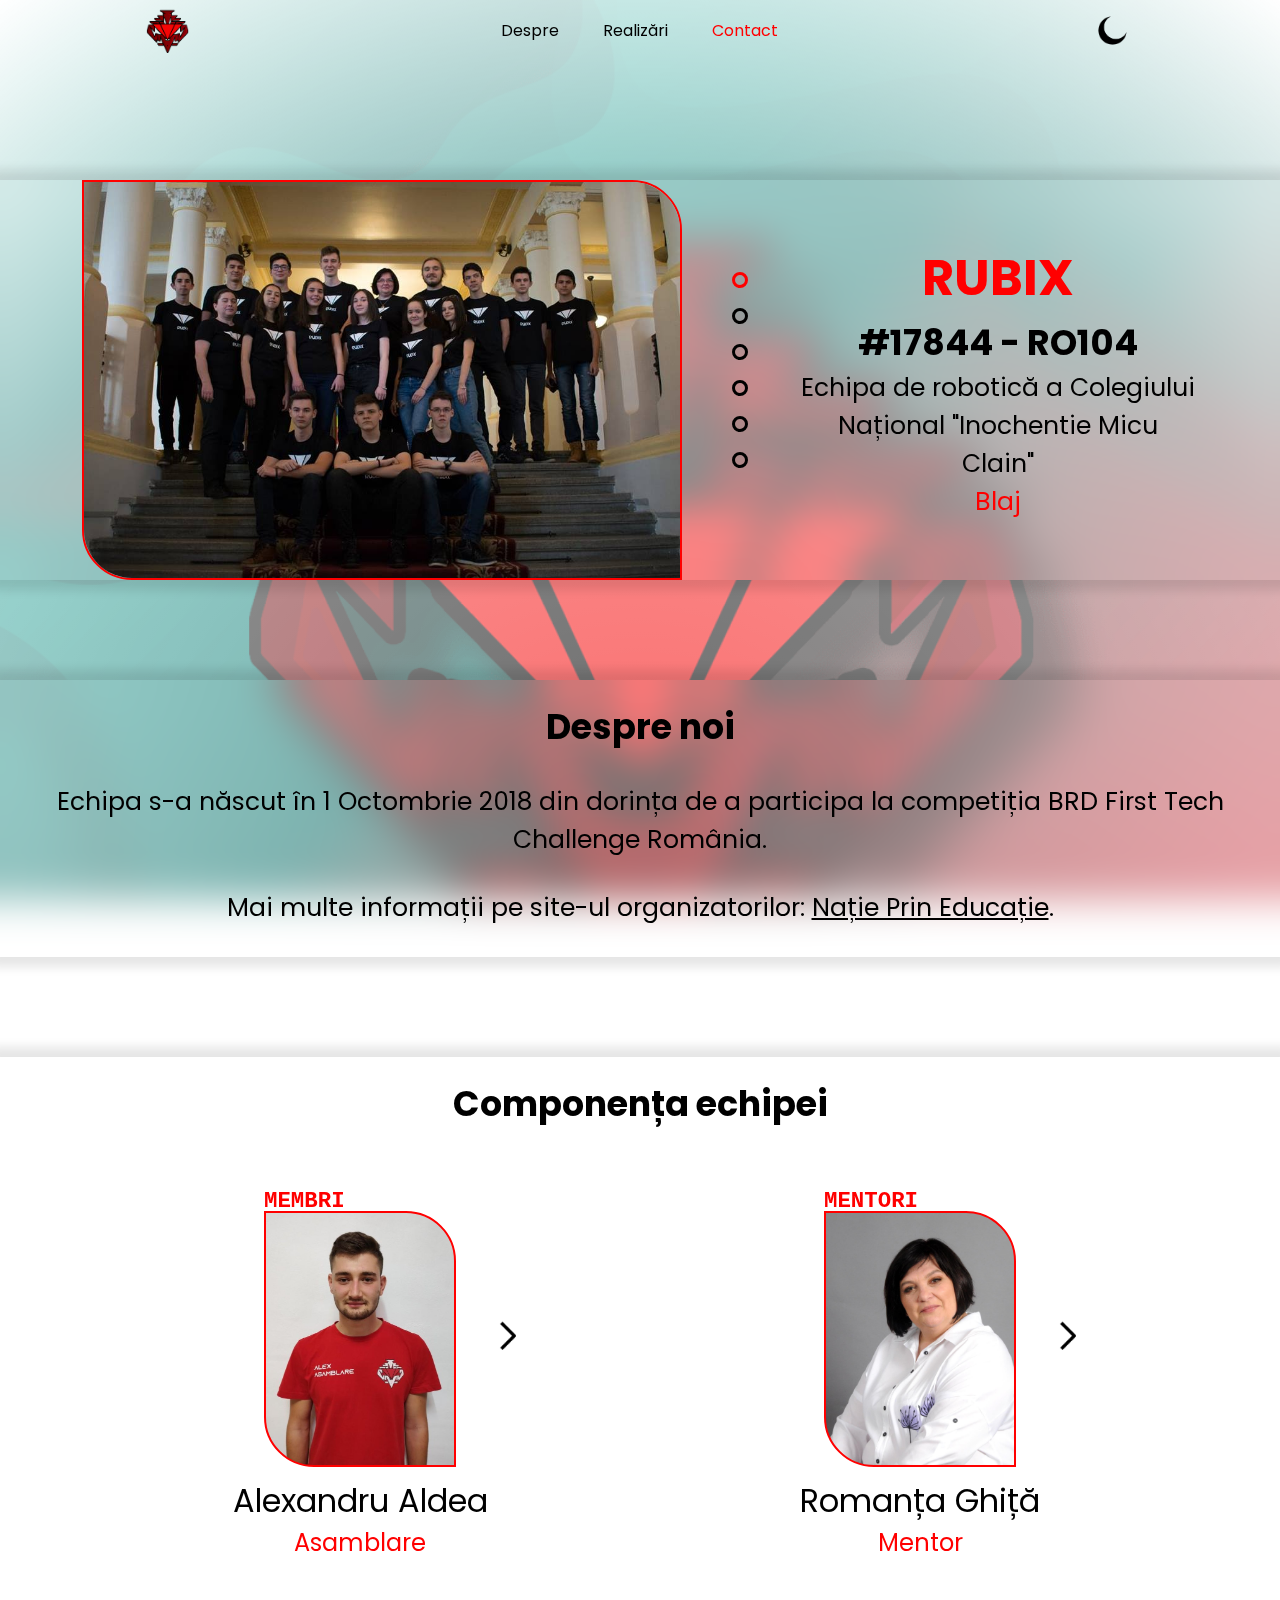
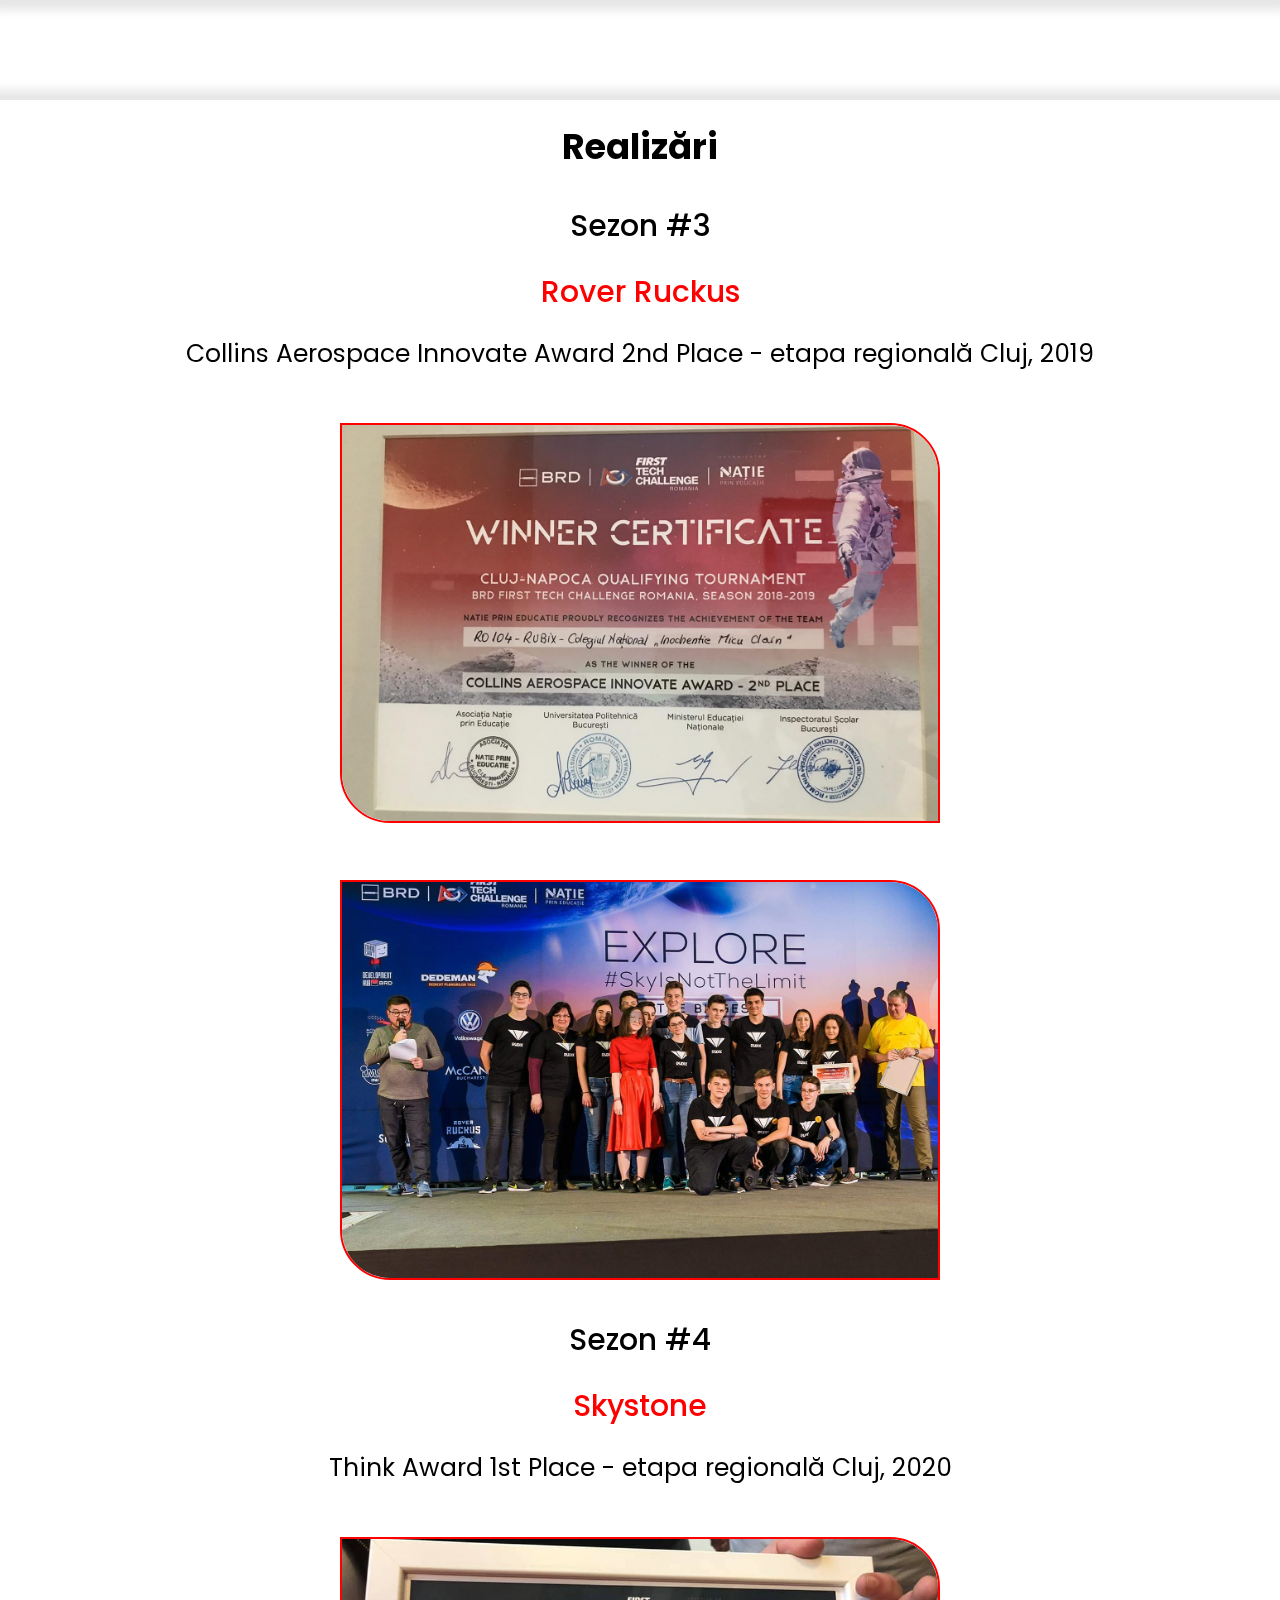
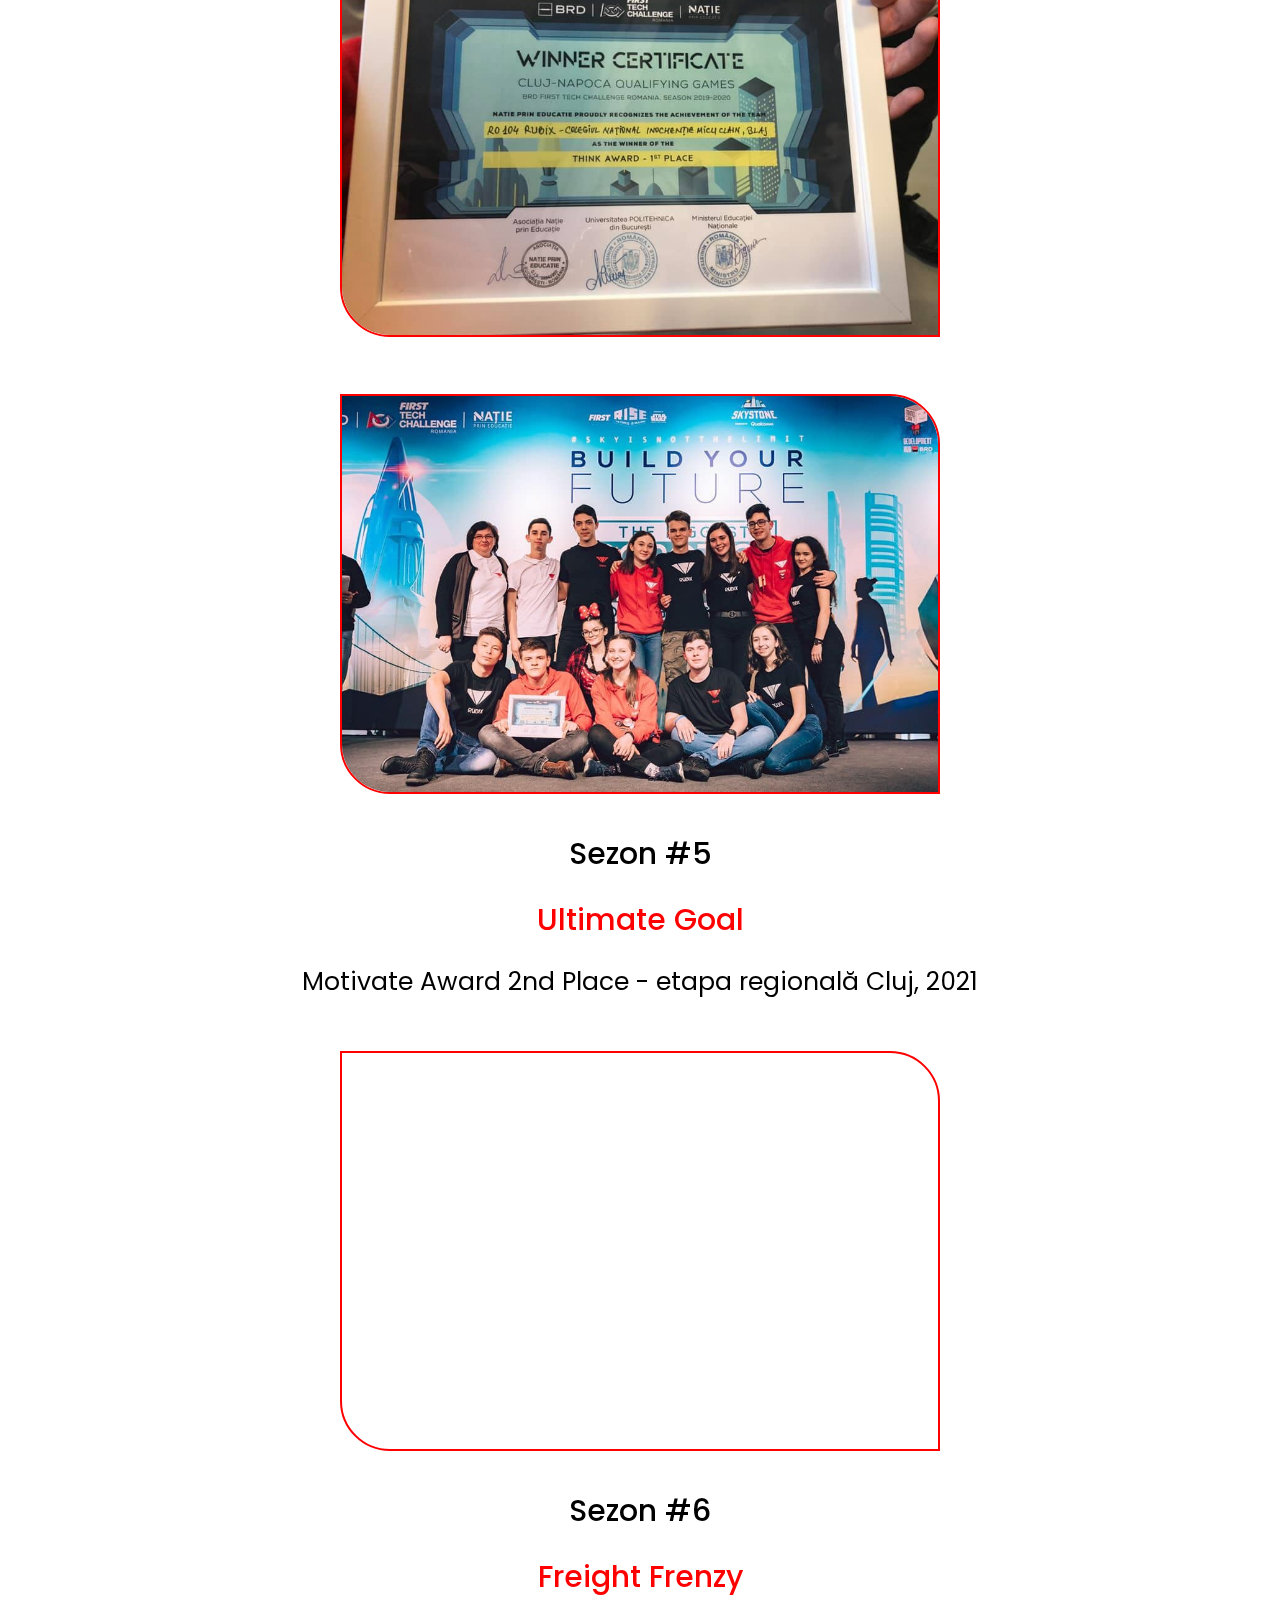
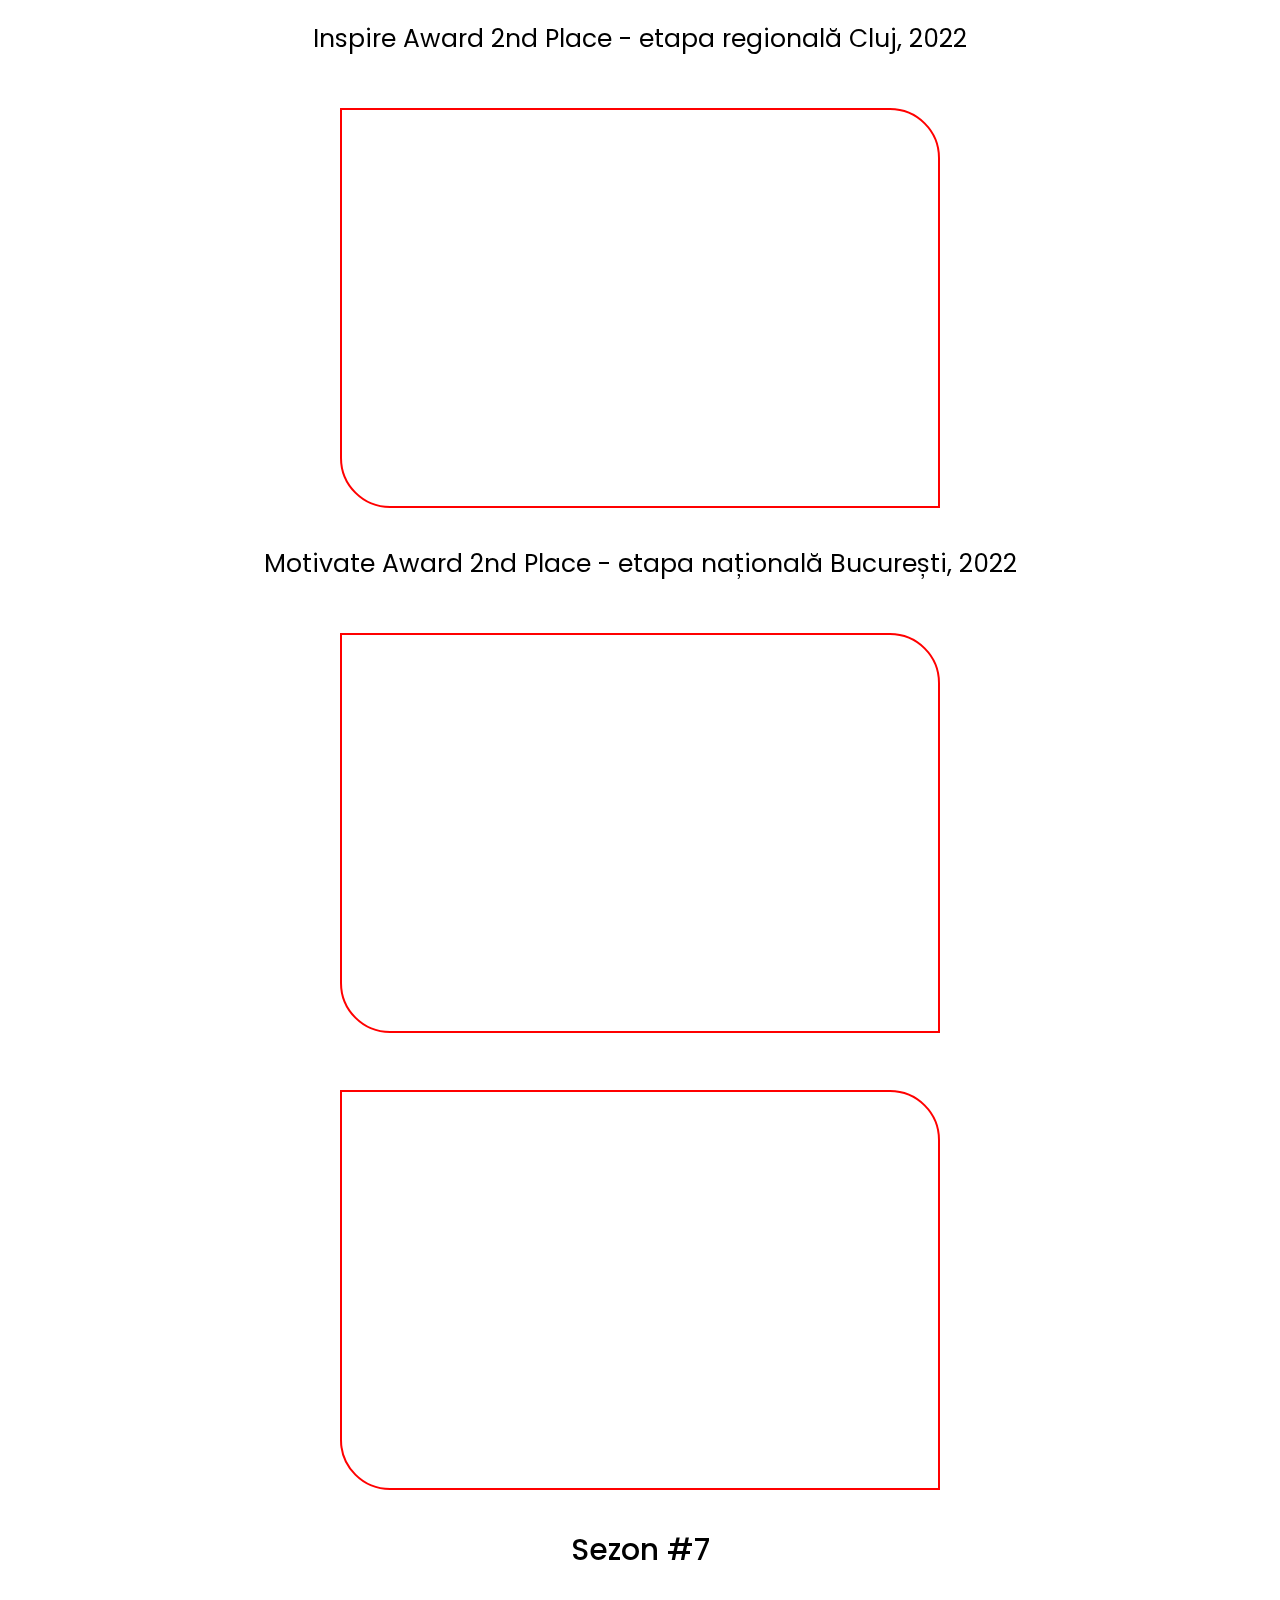
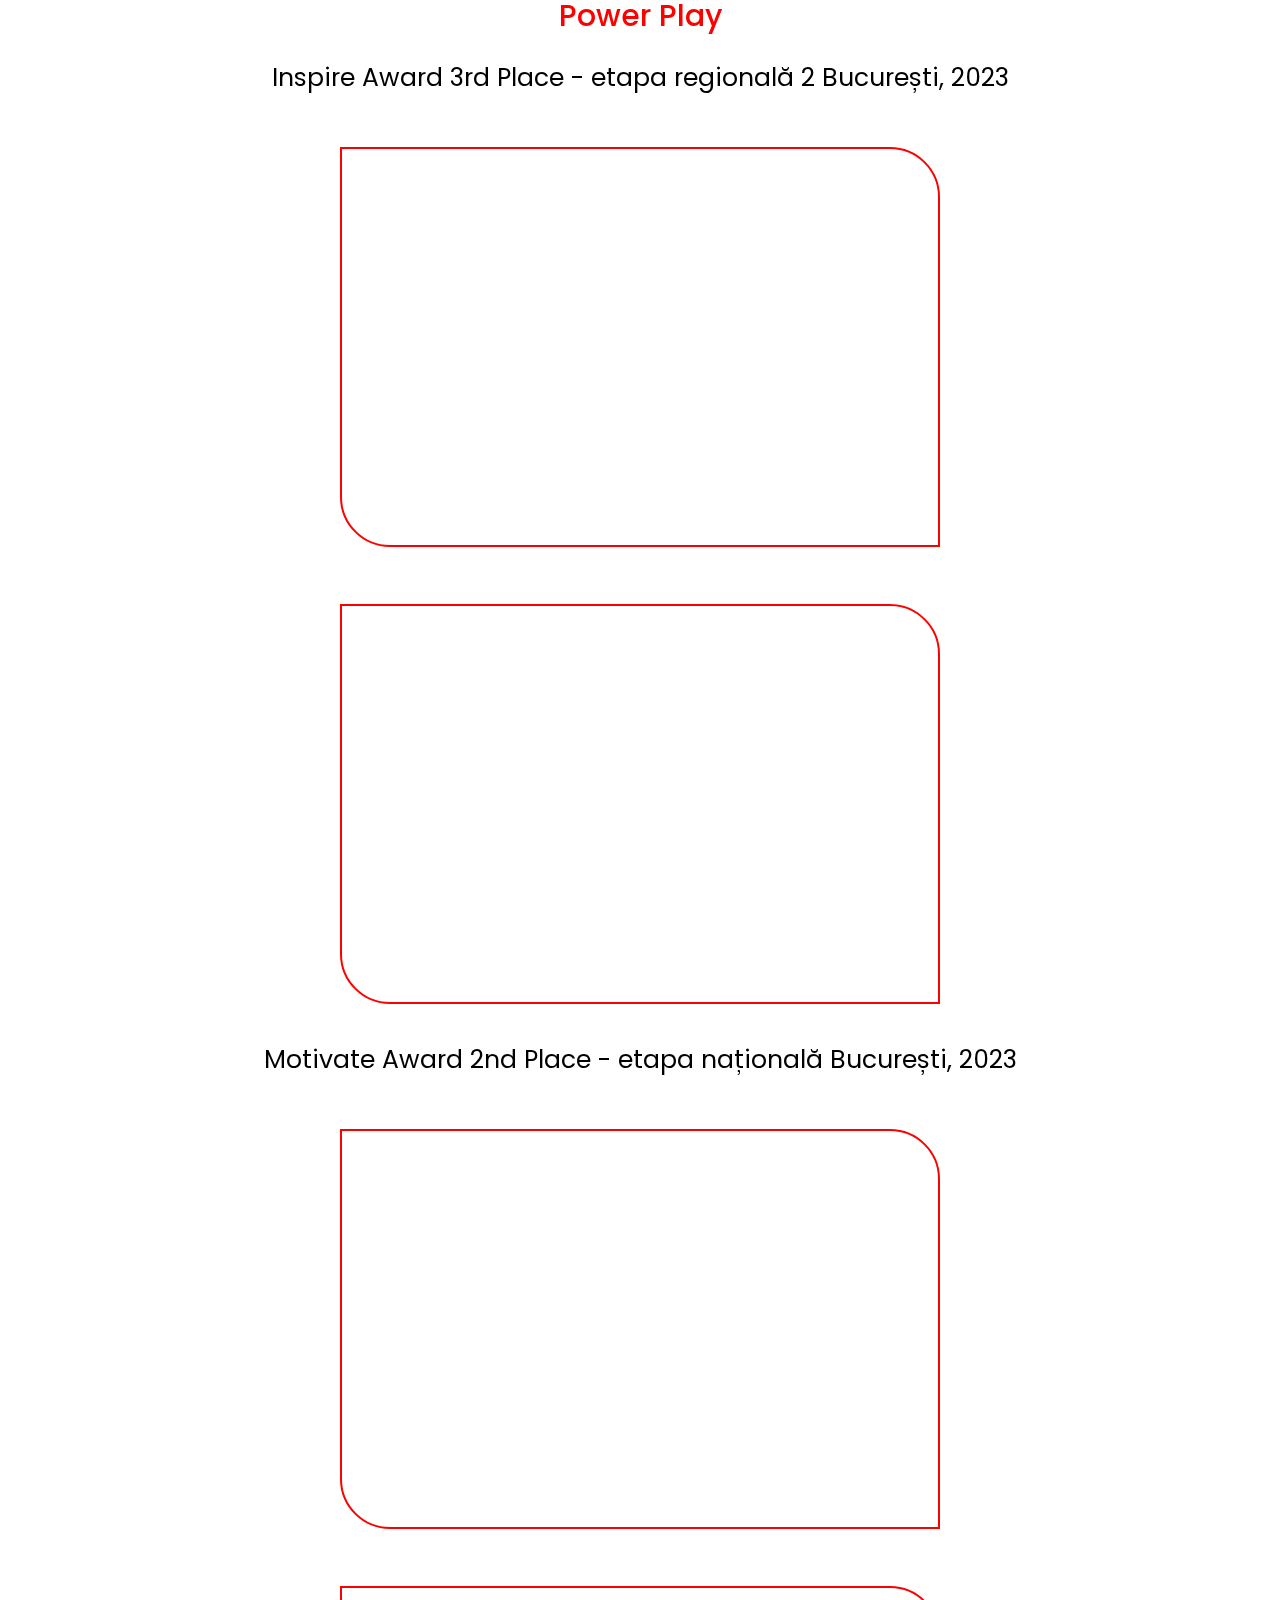
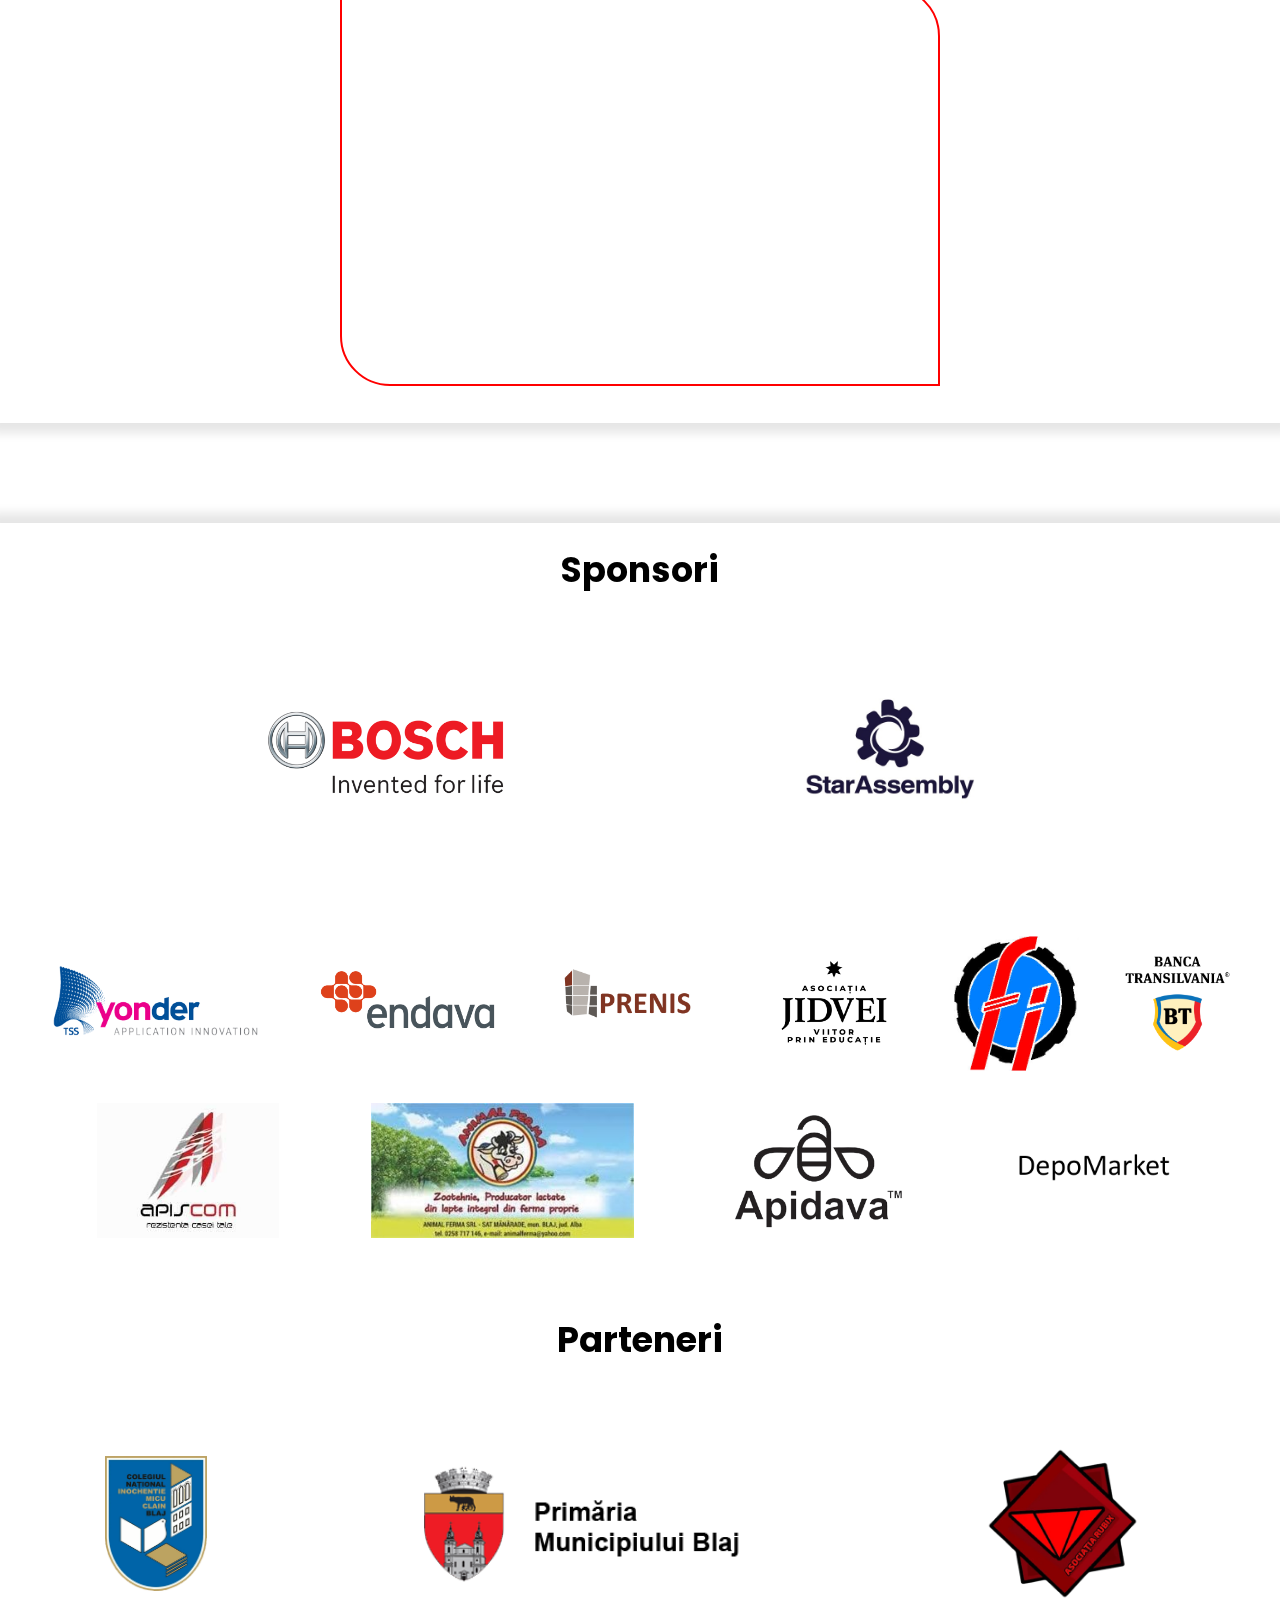
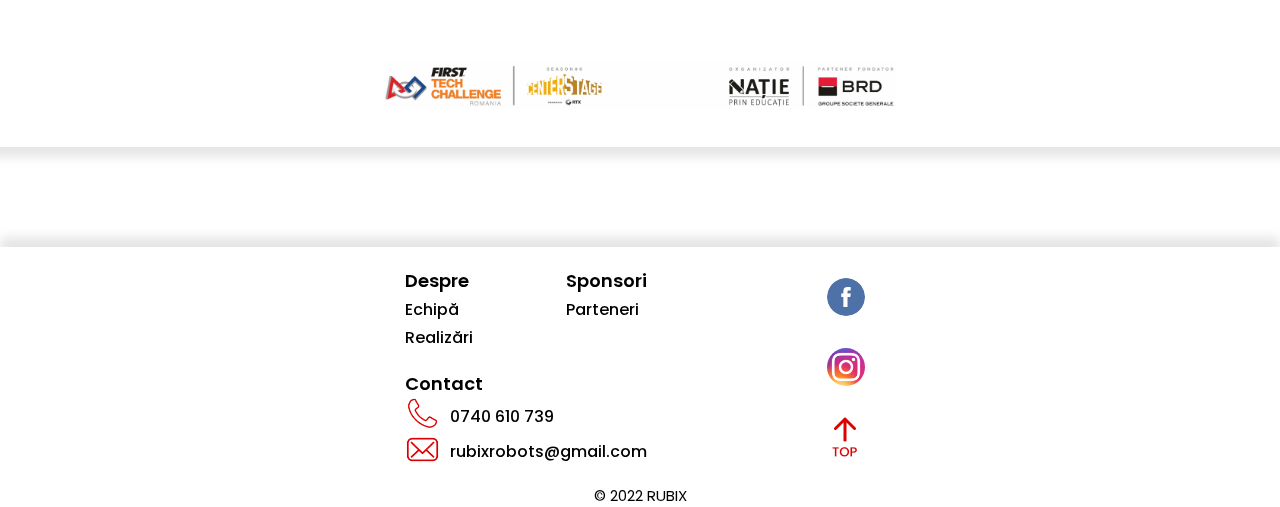
==== commit 7c3c4326: "Season 6 changes" ====
--- a/index.html
+++ b/index.html
@@ -63,6 +63,9 @@
             <div class="poza">
                 <img src="./images/sezon 5.jpg" alt="s5" style="display: block; opacity: 0%;" id="s5" loading="lazy">
             </div>
+            <div class="poza">
+                <img src="./images/sezon 6.jpg" alt="s5" style="display: block; opacity: 0%;" id="s6" loading="lazy">
+            </div>
         </div>
         <div class="buline">
             <span class="bul" onclick="push(1)" style="border-color: red;" id="1"></span>
@@ -70,6 +73,7 @@
             <span class="bul" onclick="push(3)" id="3"></span>
             <span class="bul" onclick="push(4)" id="4"></span>
             <span class="bul" onclick="push(5)" id="5"></span>
+            <span class="bul" onclick="push(6)" id="6"></span>
         </div>
         <div class="descriere">
             <p class="titlu" style="font-size: 50px; color: red;">RUBIX</p>
@@ -122,7 +126,7 @@
                 </div>
                 <div class="membru" id="m2">
                     <div class="poza-membru m2"></div>
-                    <div class="nume-membru">Maria Bărbat</div>
+                    <div class="nume-membru">Bianca Pripon</div>
                     <div class="status-membru">Tehnoredactare</div>
                 </div>
                 <div class="membru" id="m3">
@@ -137,22 +141,22 @@
                 </div>
                 <div class="membru" id="m5">
                     <div class="poza-membru m5"></div>
-                    <div class="nume-membru">Albert Crișan</div>
+                    <div class="nume-membru">Paul Birilă</div>
                     <div class="status-membru">Programare</div>
                 </div>
                 <div class="membru" id="m6">
                     <div class="poza-membru m6"></div>
                     <div class="nume-membru">Tudor Corbean</div>
-                    <div class="status-membru">Programare</div>
+                    <div class="status-membru">Proiectare 3D</div>
                 </div>
                 <div class="membru" id="m7">
                     <div class="poza-membru m7"></div>
-                    <div class="nume-membru">Cătălin Corlaciu</div>
-                    <div class="status-membru">Programare</div>
+                    <div class="nume-membru">Emanuel Todea</div>
+                    <div class="status-membru">Asamblare</div>
                 </div>
                 <div class="membru" id="m8">
                     <div class="poza-membru m8"></div>
-                    <div class="nume-membru mic">Comandașu Elizabeth</div>
+                    <div class="nume-membru mic">Elizabeth Comandașu</div>
                     <div class="status-membru">Tehnoredactare</div>
                 </div>
                 <div class="membru" id="m9">
@@ -179,11 +183,6 @@
                     <div class="poza-membru m13"></div>
                     <div class="nume-membru">George Oniga</div>
                     <div class="status-membru">Asamblare</div>
-                </div>
-                <div class="membru" id="m14">
-                    <div class="poza-membru m14"></div>
-                    <div class="nume-membru">Darius Simu</div>
-                    <div class="status-membru">Proiectare 3D</div>
                 </div>
                 <div class="buton-next-white" id="w" onclick="nextm()"></div>
                 <div class="buton-next-black" id="b" onclick="nextm()"></div>
@@ -289,7 +288,7 @@
             <img src="./images/asociatie.png" alt="asociatie" class="ss" style="height: 25vh;">
         </div>
         <div class="ftc-natie">
-        <img src="./images/logo_ftc_natie.png" alt="ftc&natie" class="ftcn">
+        <img src="./images/logo_ftc_natie.jpg" alt="ftc&natie" class="ftcn">
         </div>
     </div>
 
@@ -342,7 +341,7 @@
 
     let q = document.getElementById("pop_up");
 
-    var p = 14, p1 = 5;
+    var p = 13, p1 = 5;
 
     var f = 1, f1 = 1, c = 1, c1 = 1;
 
@@ -411,7 +410,7 @@
     }
 
     function push(x){
-        for(let i = 1; i <= 5; i++){
+        for(let i = 1; i <= 6; i++){
             document.getElementById("s" + i).style.opacity="0%";
             document.getElementById("" + i).style.borderColor="var(--black)";
         }
@@ -427,7 +426,9 @@
         document.getElementById("s3").style.opacity="0%";
         document.getElementById("s4").style.opacity="0%";
         document.getElementById("s5").style.opacity="0%";
+        document.getElementById("s6").style.opacity="0%";
         document.getElementById("s" + counter).style.opacity="100%";
+        document.getElementById("6").style.borderColor="var(--black)";
         document.getElementById("5").style.borderColor="var(--black)";
         document.getElementById("4").style.borderColor="var(--black)";
         document.getElementById("3").style.borderColor="var(--black)";
@@ -435,7 +436,7 @@
         document.getElementById("1").style.borderColor="var(--black)";
         document.getElementById("" + counter).style.borderColor="red";
         counter++;
-        if(counter > 5)counter = 1;
+        if(counter > 6)counter = 1;
         r = 5000;
     }, r);
     
--- a/Rubix_style.css
+++ b/Rubix_style.css
@@ -455,7 +455,7 @@
 }
 
 .m2{
-    background-image: url("./images/Maria.jpg");
+    background-image: url("./images/Bianca.jpg");
 }
 
 .m3{
@@ -467,7 +467,7 @@
 }
 
 .m5{
-    background-image: url("./images/Albert.jpg");
+    background-image: url("./images/Paul.jpg");
 }
 
 .m6{
@@ -475,7 +475,7 @@
 }
 
 .m7{
-    background-image: url("./images/Catalin.jpg");
+    background-image: url("./images/Emanuel.jpg");
 }
 
 .m8{
@@ -499,11 +499,7 @@
 }
 
 .m13{
-    background-image: url("./images/George.jpg");   
-}
-
-.m14{
-    background-image: url("./images/Darius.jpg");
+    background-image: url("./images/GeorgeO.jpg");   
 }
 
 #m1{
@@ -511,7 +507,7 @@
     flex-direction: column;
 }
 
-#m2,#m3,#m4,#m5,#m6,#m7,#m8,#m9,#m10,#m11,#m12,#m13,#m14{
+#m2,#m3,#m4,#m5,#m6,#m7,#m8,#m9,#m10,#m11,#m12,#m13{
     display: none;
     flex-direction: column;
 }
@@ -815,7 +811,7 @@
         width: 90vw;
     }
     .ftcn{
-        width: 90vw;
+        width: 90%;
     }
 }
 
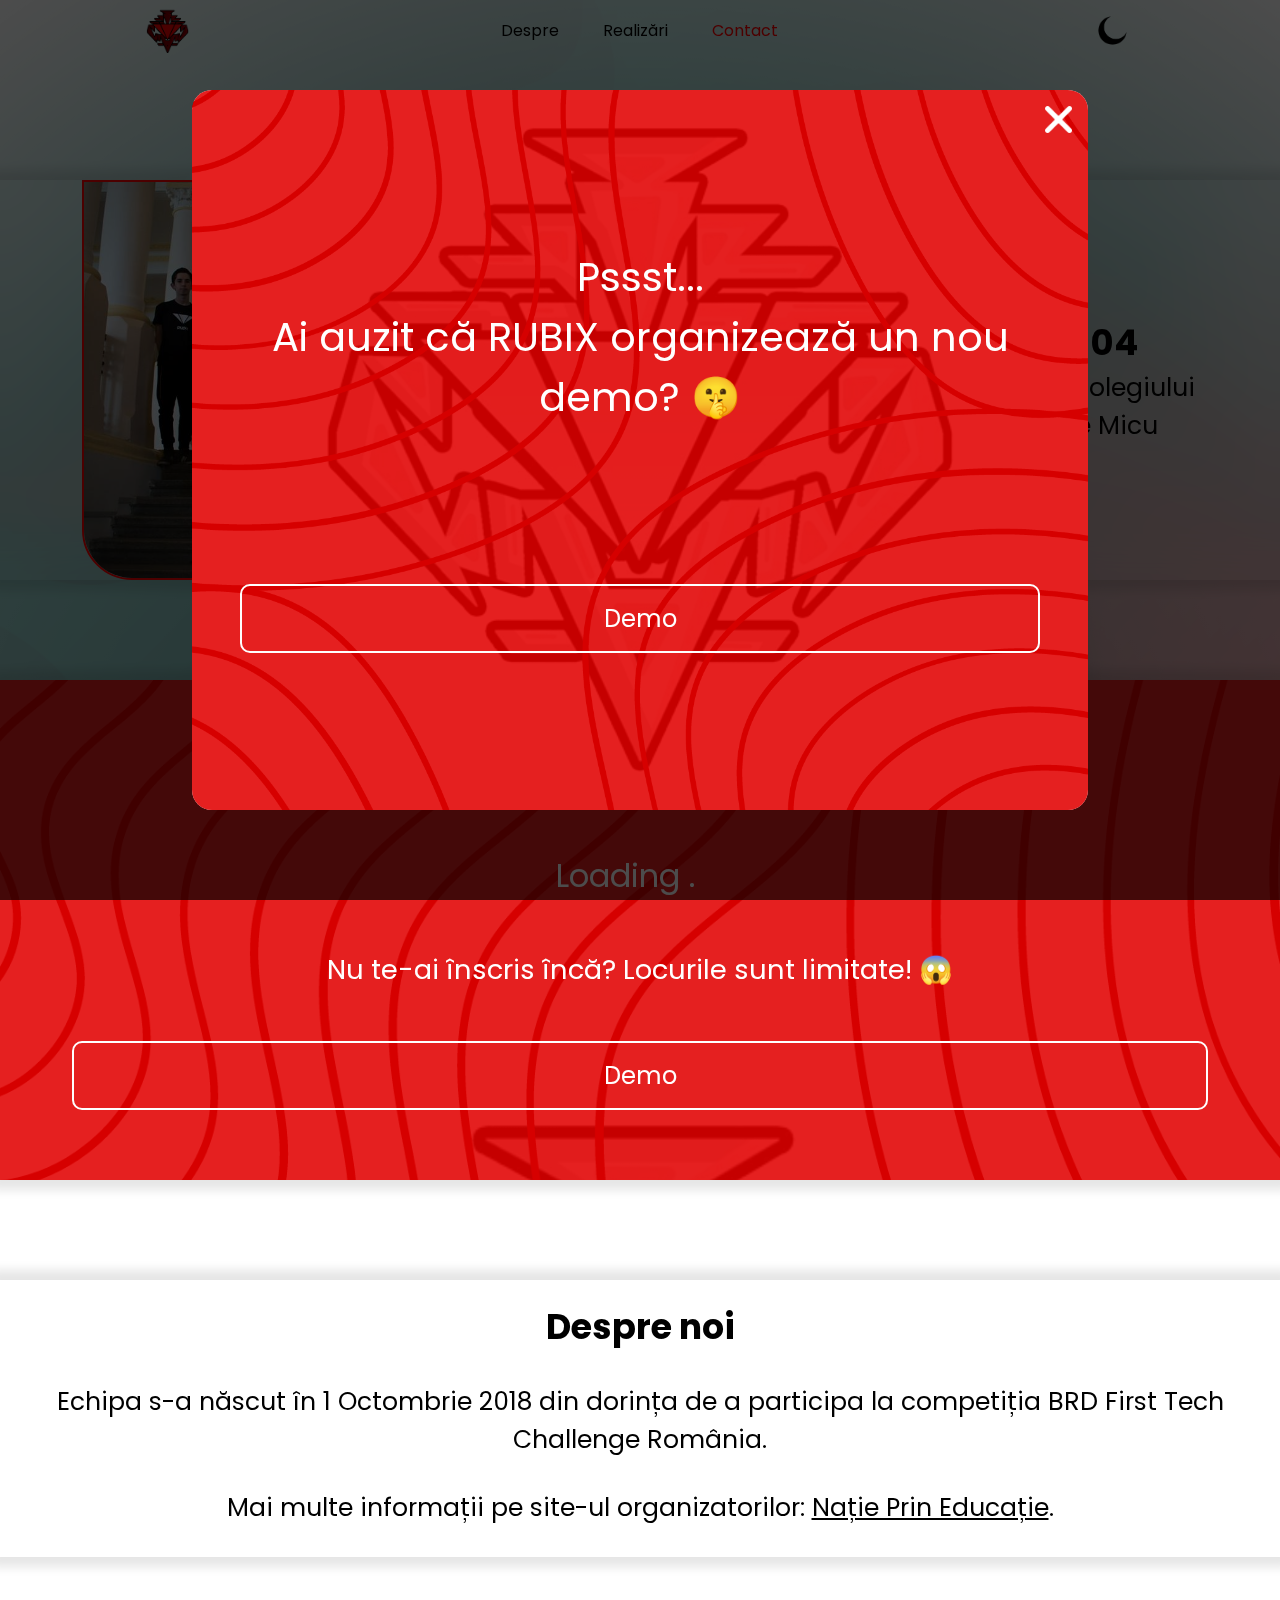
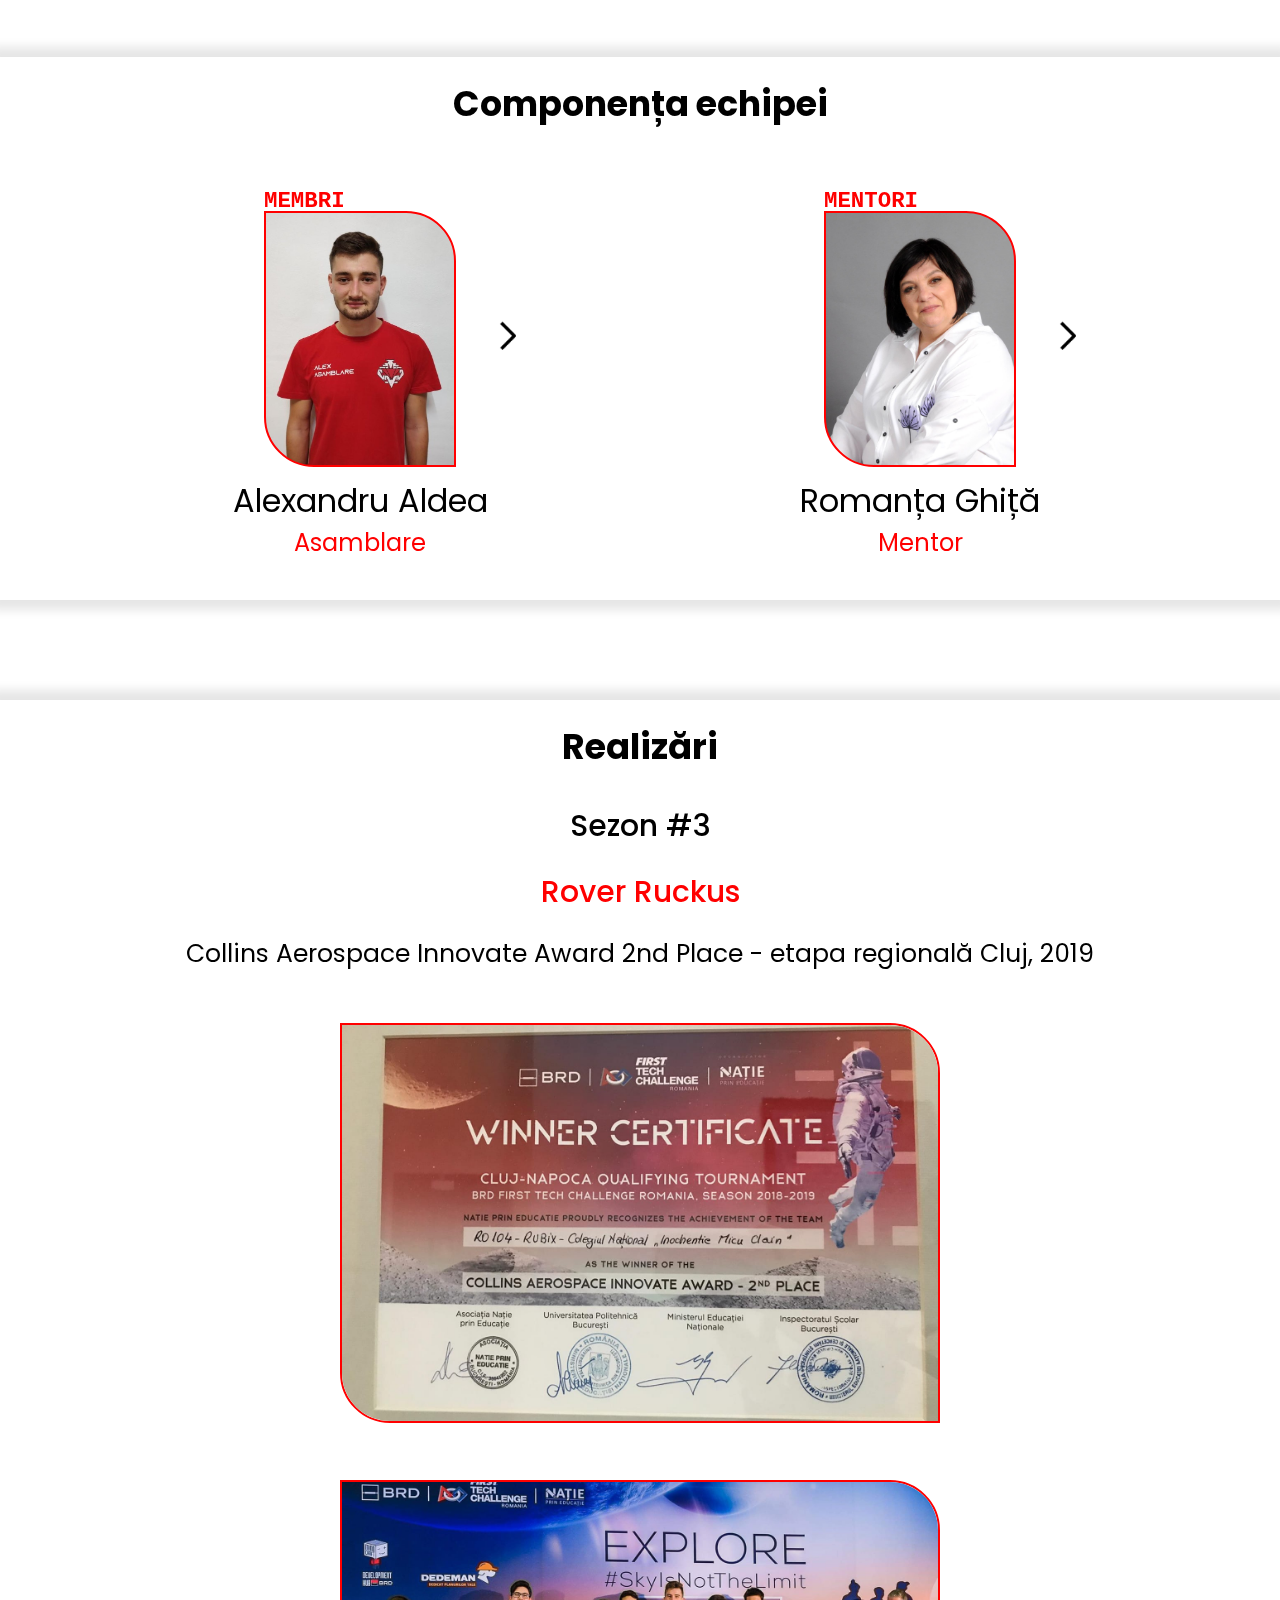
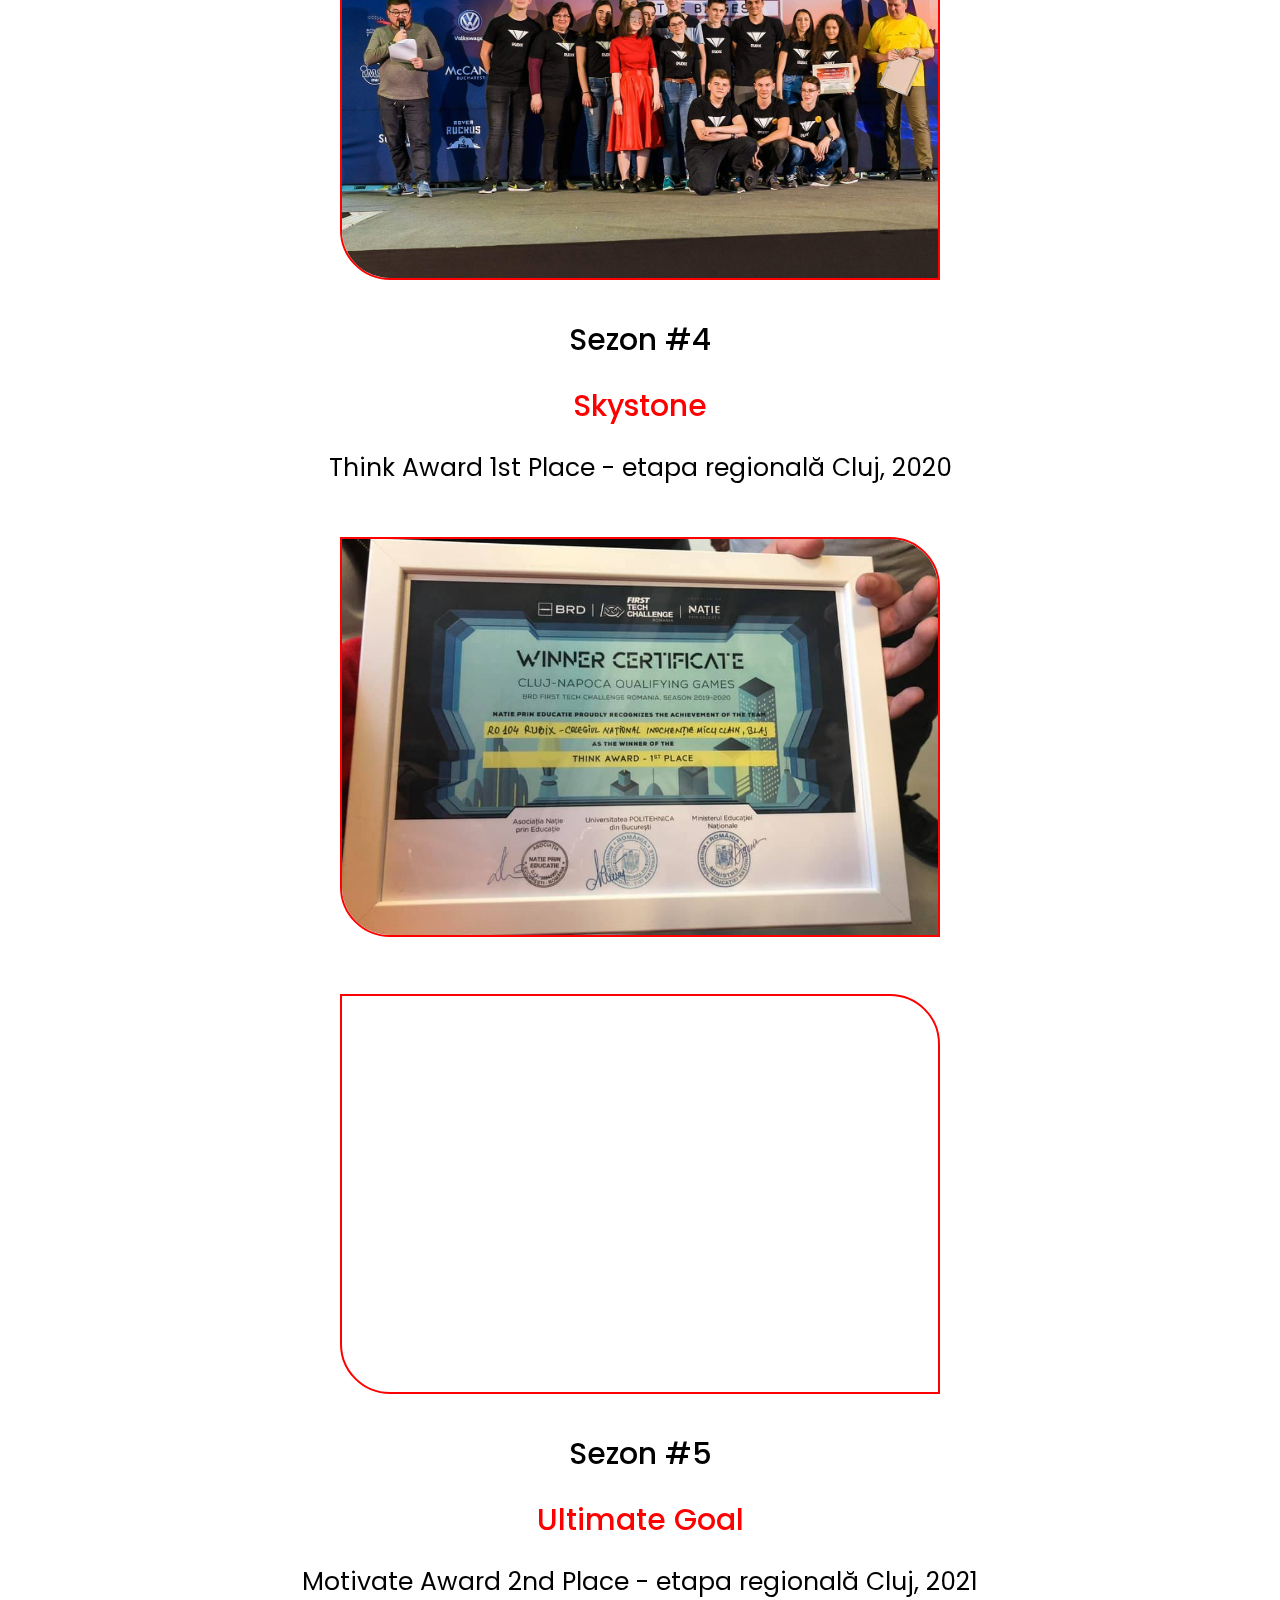
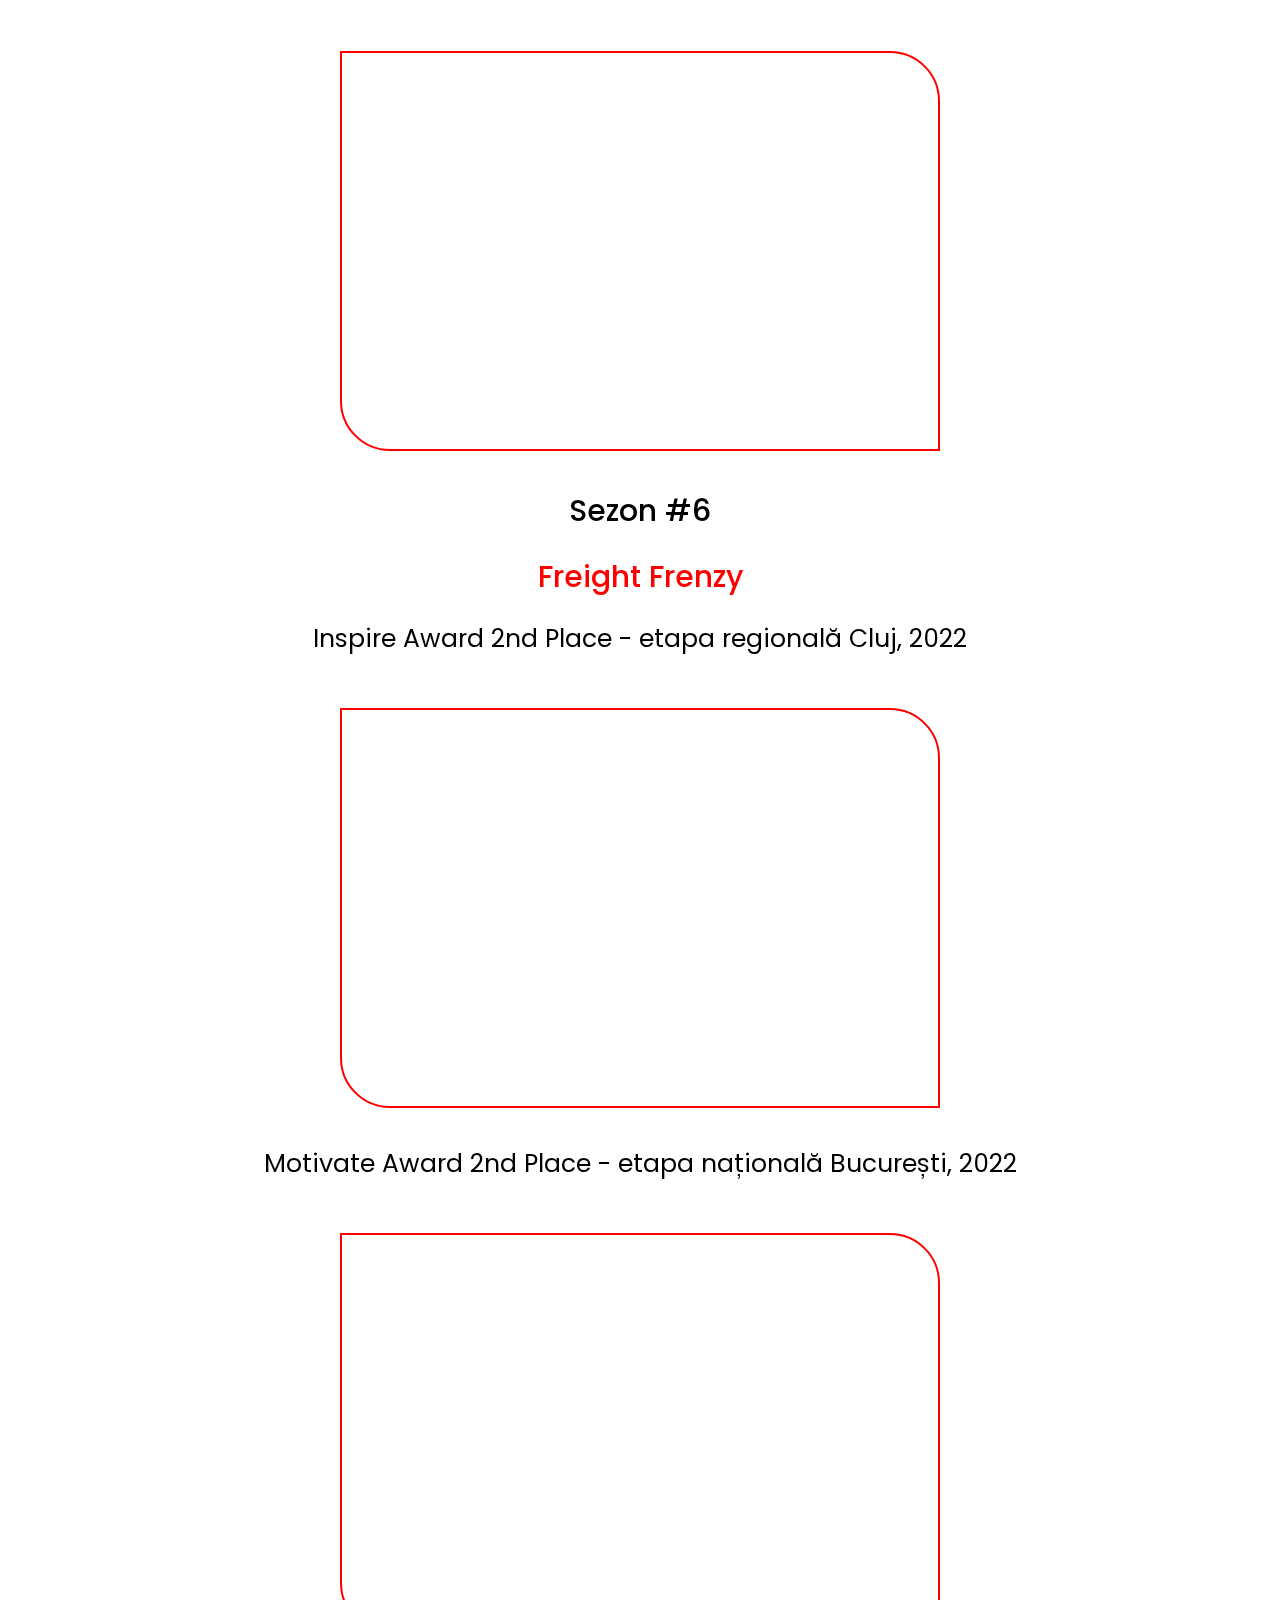
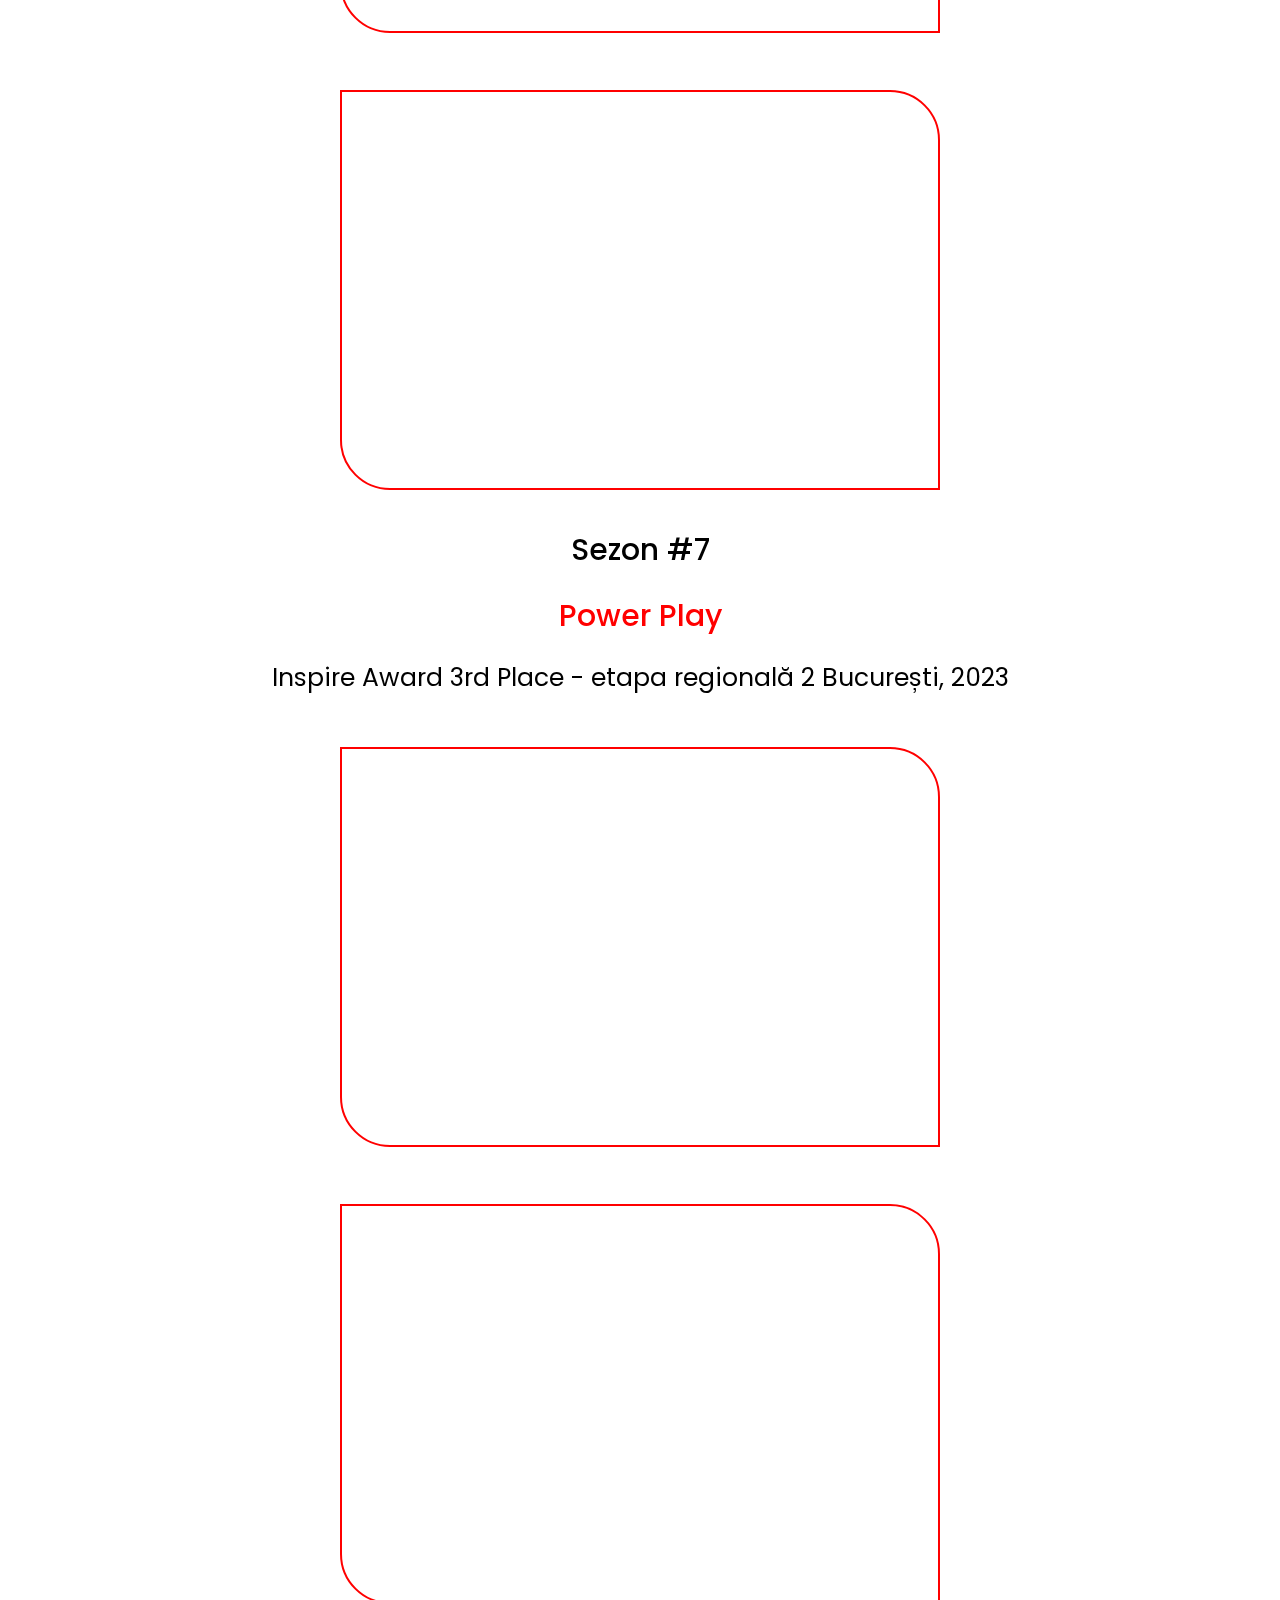
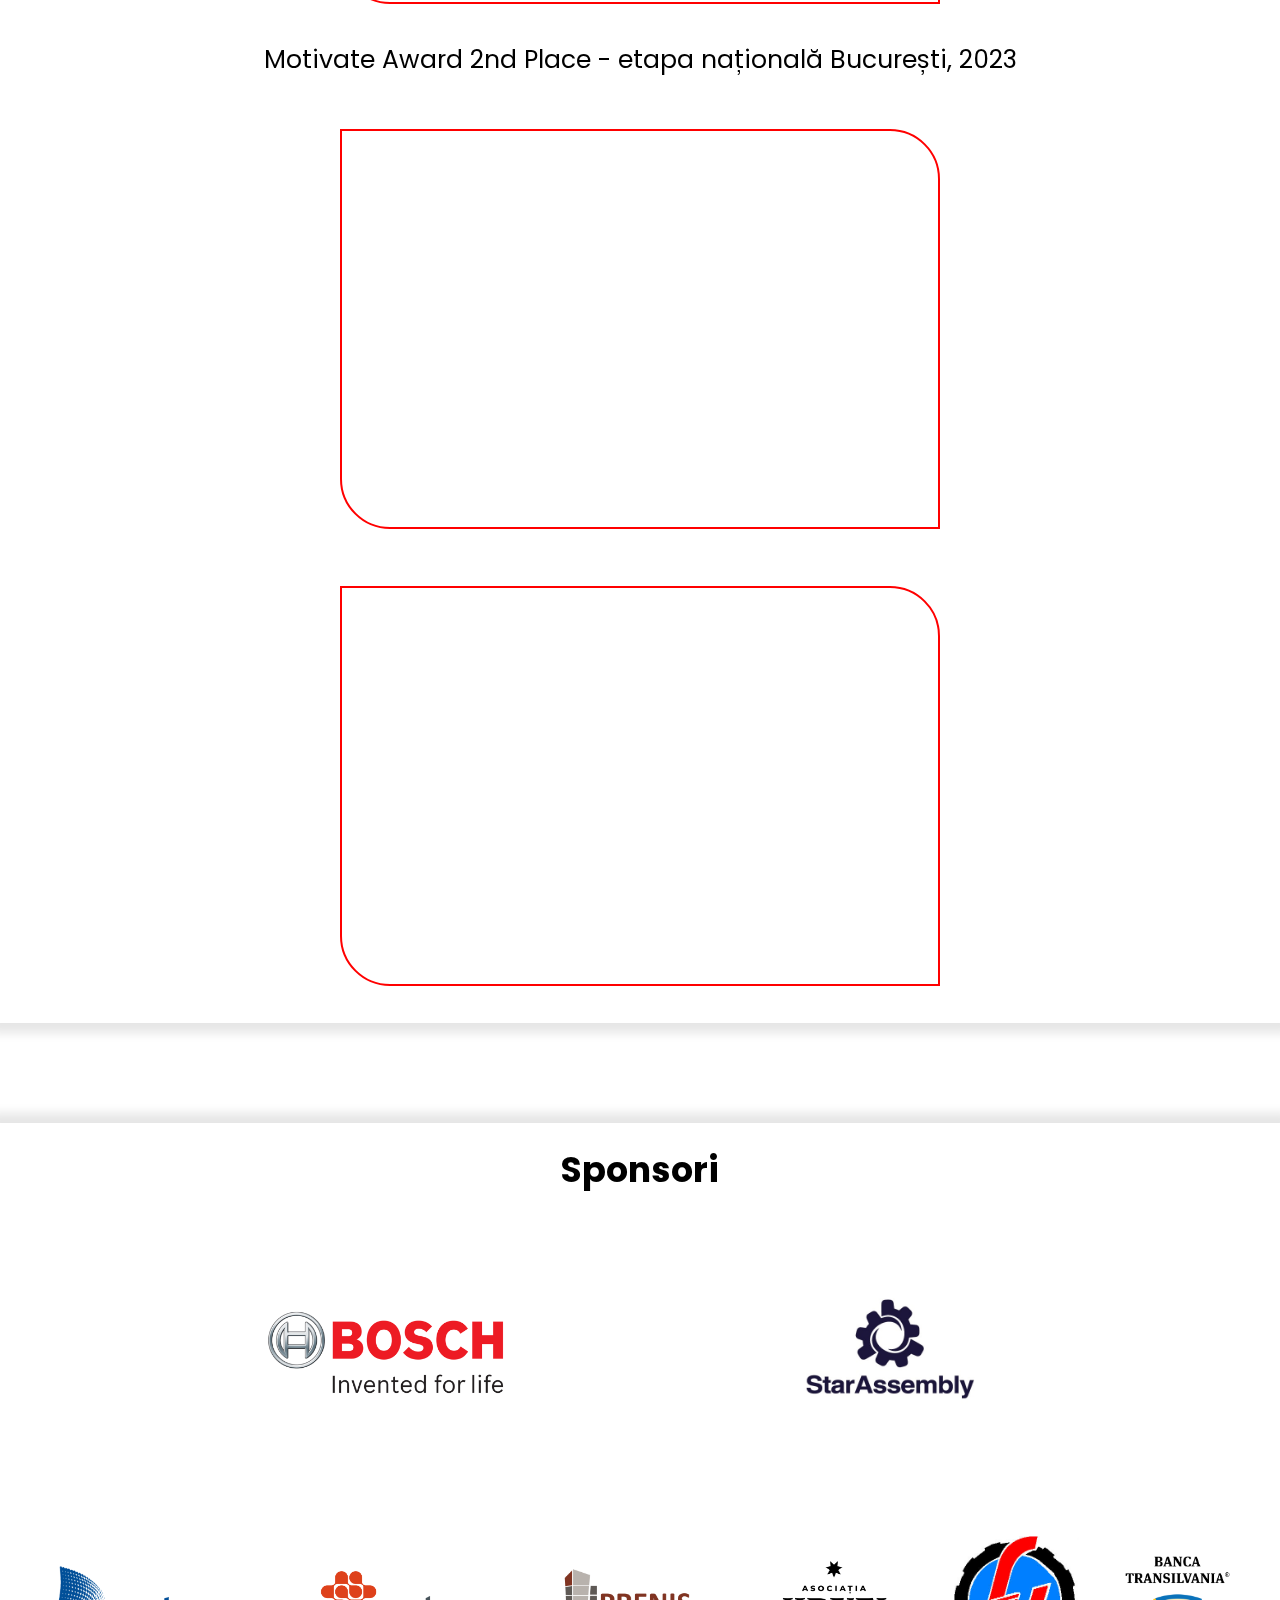
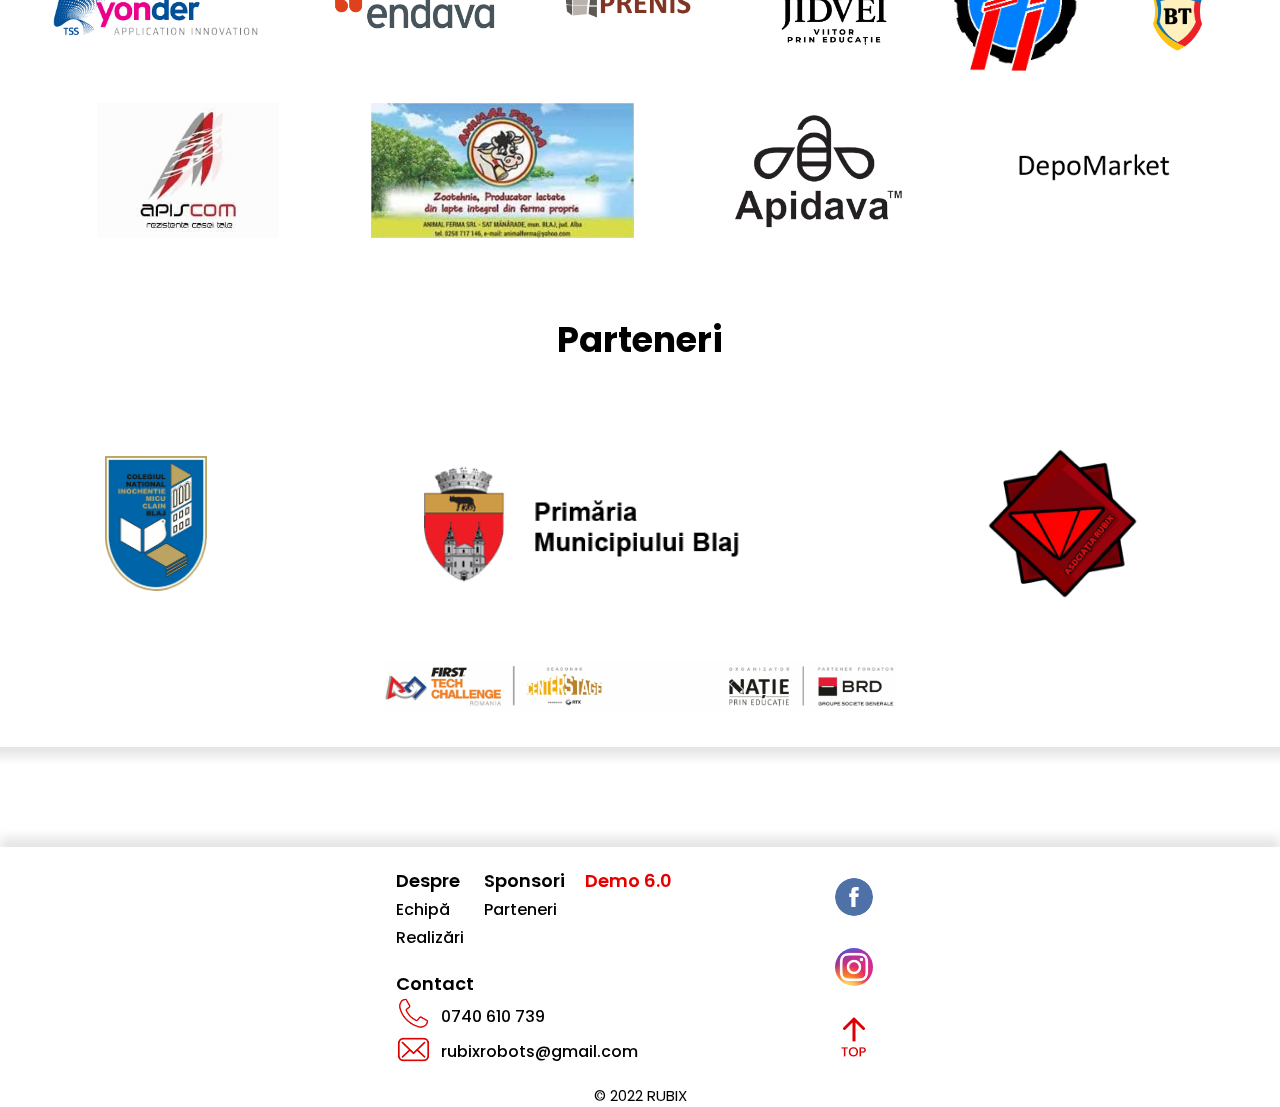
==== commit d7742f64: "Demo added" ====
--- a/index.html
+++ b/index.html
@@ -28,7 +28,7 @@
         </div>
     </nav>
 
-    <!--<div id="pop_up">
+    <div id="pop_up">
         
         <div class="pop-up-window">
            <div class="pop-up-color"> 
@@ -42,7 +42,6 @@
         </div>
     </div>
     </div>
-    -->
 
     <div class="spatiu" id="p1"></div>
 
@@ -88,10 +87,9 @@
     <div class="blur">  
     </div>
 
-    <!--
     <div class="despre anunt-demo">
         <div class="pop-up-color" style="border-radius: 0;"> 
-            <div class="pop-up-text" style="padding-left: 20px; padding-right: 20px; font-size: 3em;">Demo RUBIX 5.0</div>
+            <div class="pop-up-text" style="padding-left: 20px; padding-right: 20px; font-size: 3em;">Demo RUBIX 6.0</div>
             <div class="pop-up-text" style="padding-left: 20px; padding-right: 20px; font-size: 2em;">
                 Loading 
                 <span id="punct1">.</span>
@@ -104,7 +102,6 @@
             </div></a>
         </div>
     </div>
-    -->
 
     <div id="p2"></div>
     <div class="despre">
@@ -306,7 +303,7 @@
                         <a href="#p5"><div class="t11">Sponsori</div></a>
                         <a href="#p51"><div class="t12">Parteneri</div></a>
                     </div>
-                    <!--<a href="Demo.html"><div class="t2 t11" style="color: rgb(230,0,0);">Demo 5.0</div></a>-->
+                    <a href="Demo.html"><div class="t2 t11" style="color: rgb(230,0,0);">Demo 6.0</div></a>
                 </div>
                 <div class="sponsorizari">
                     <div class="t11_no_hover" style="cursor: default;">Contact</div>
@@ -461,7 +458,7 @@
         else c1 = 1;
     }, r1);
 
-    /*
+    
     let pct1 = document.getElementById("punct1");
     let pct2 = document.getElementById("punct2");
     let pct3 = document.getElementById("punct3");
@@ -481,7 +478,7 @@
             pct1.style.opacity = "1";
         }
     }, 1000);
-    */
+    
 
     const sectionNav = document.querySelector("nav");
     const sectionOne = document.querySelector(".spatiu");
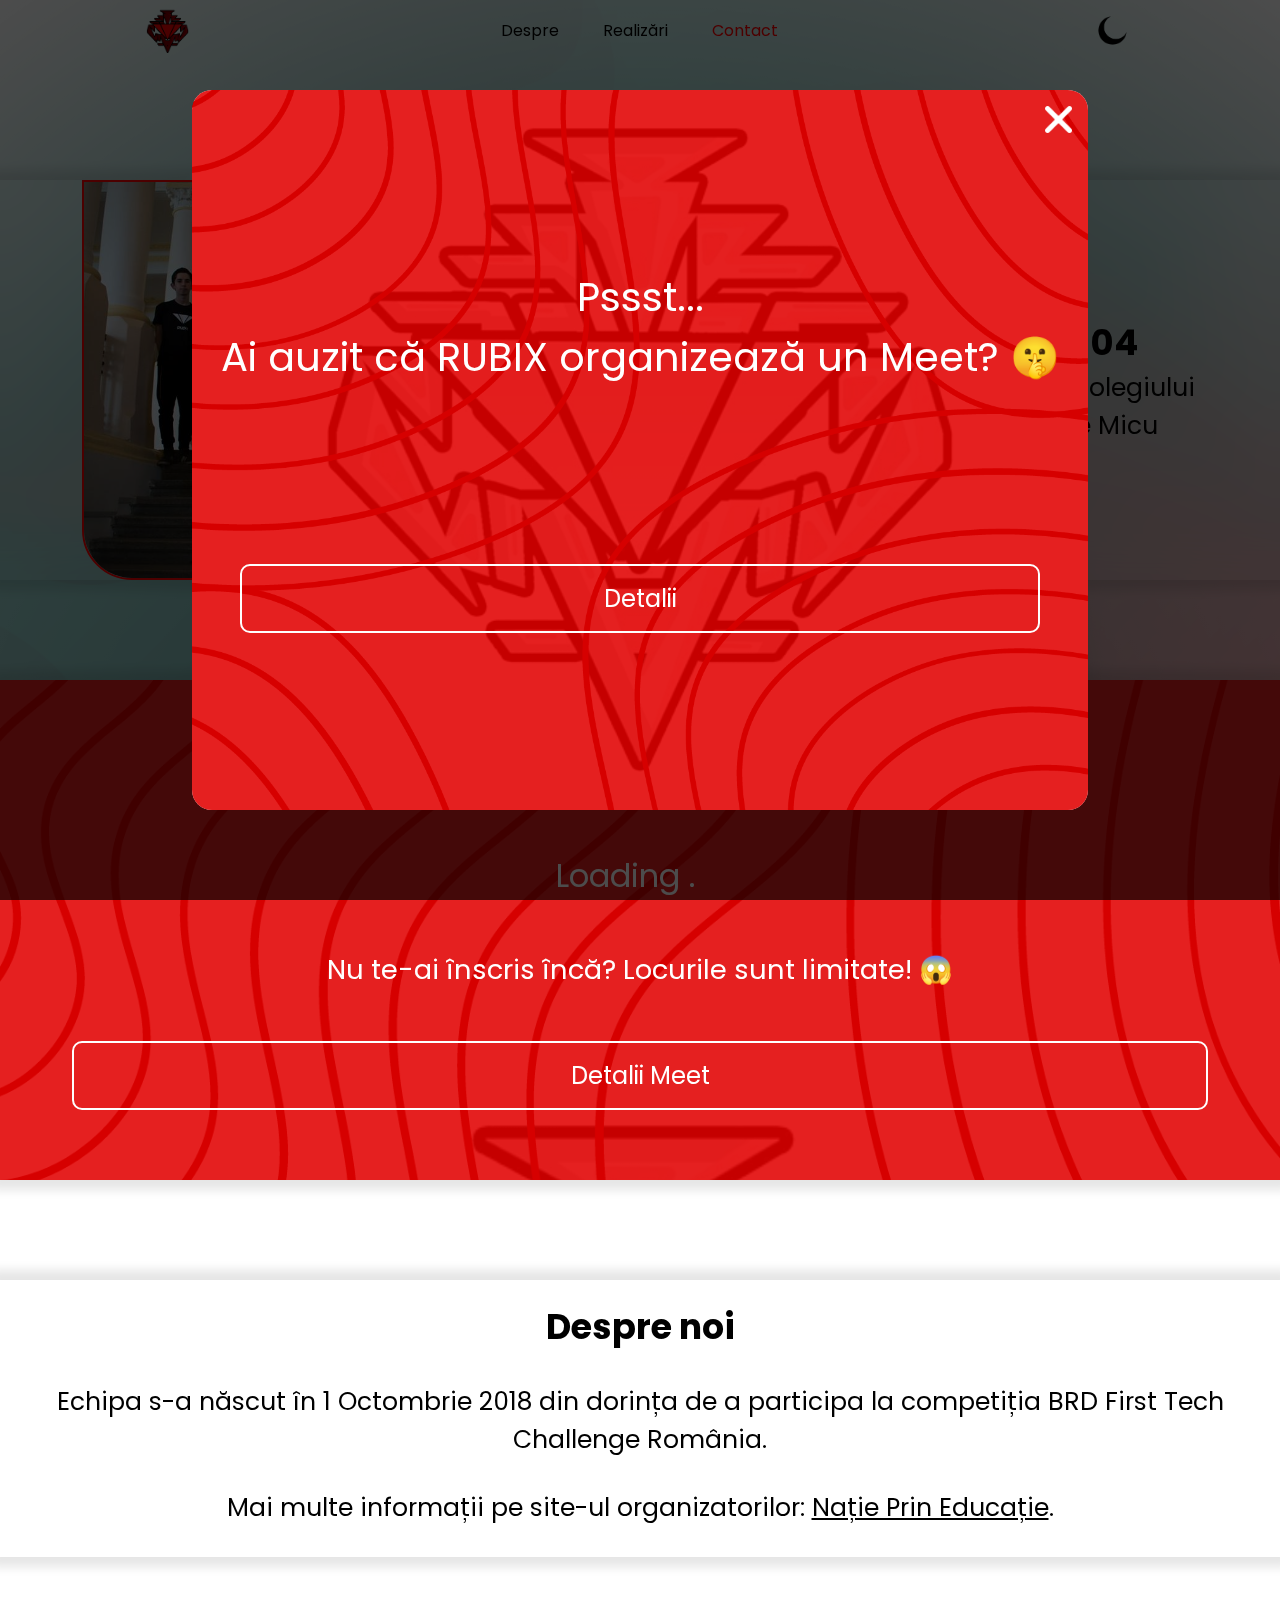
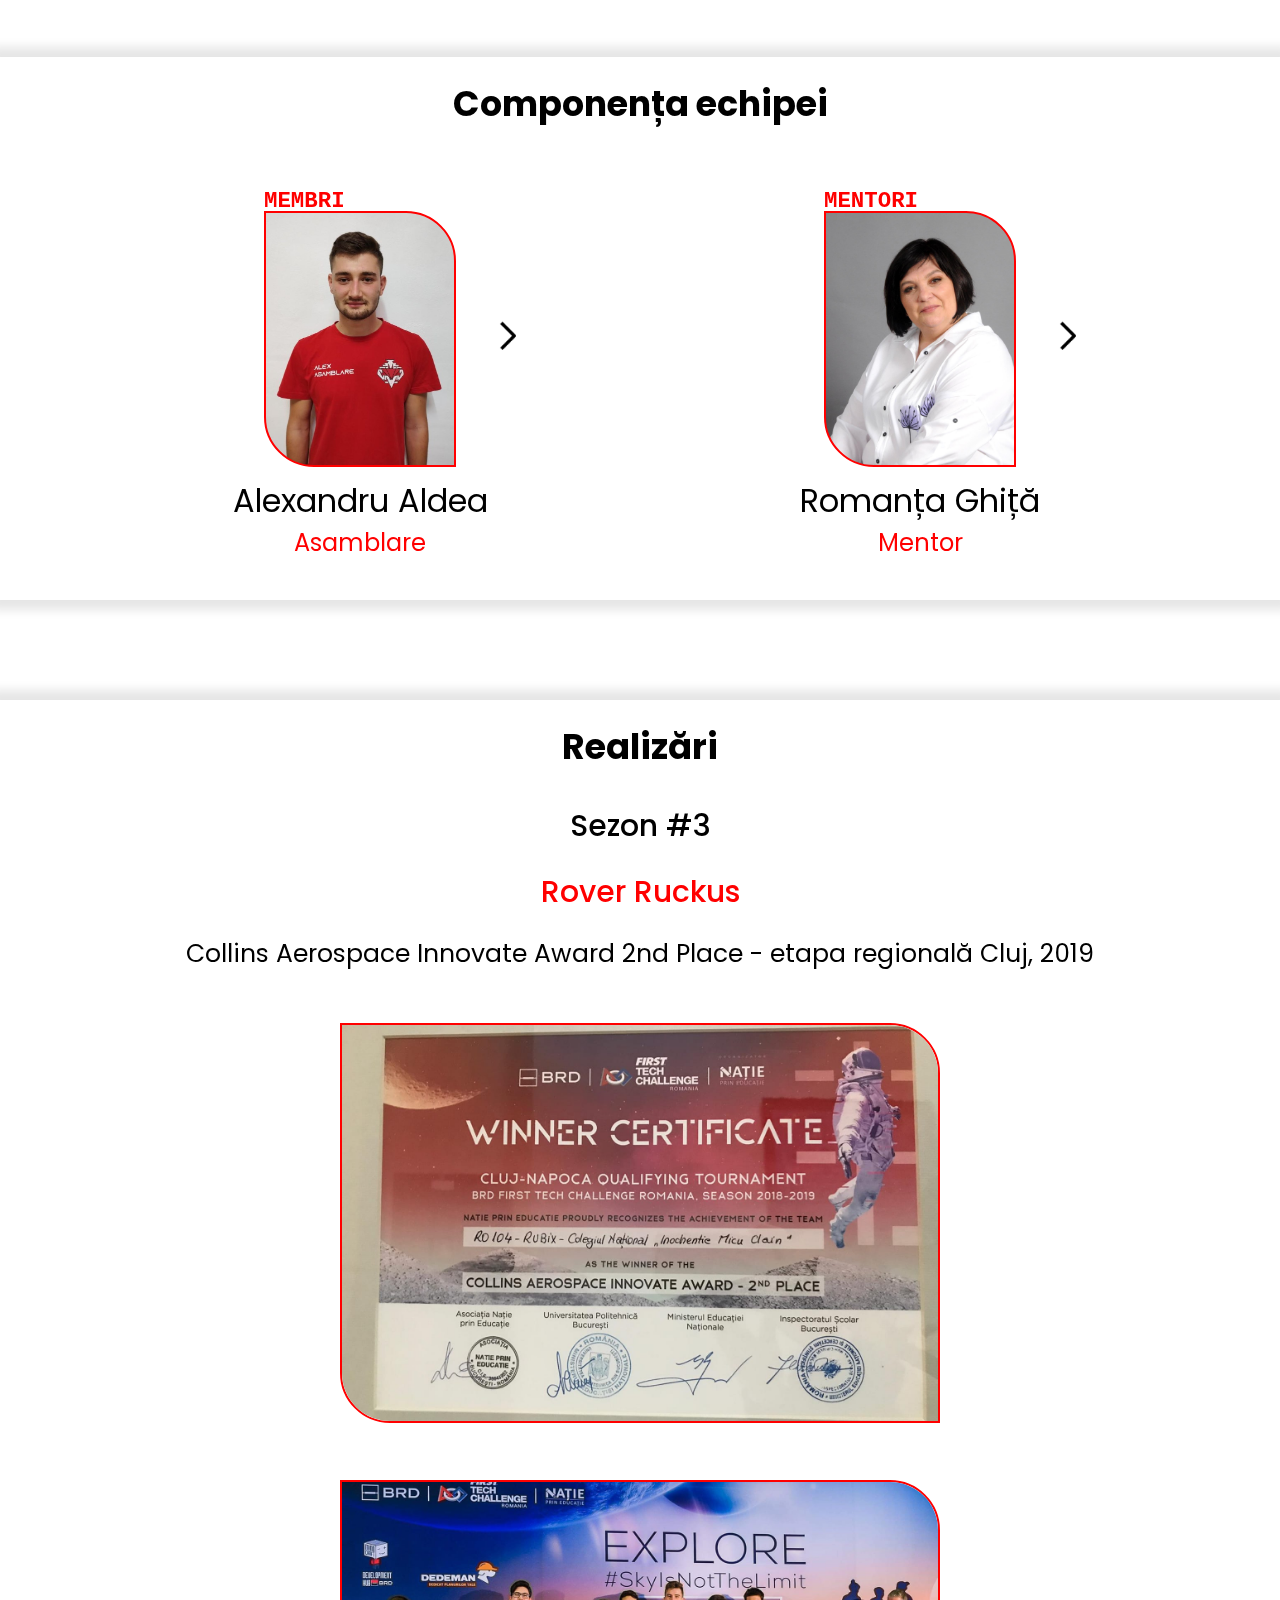
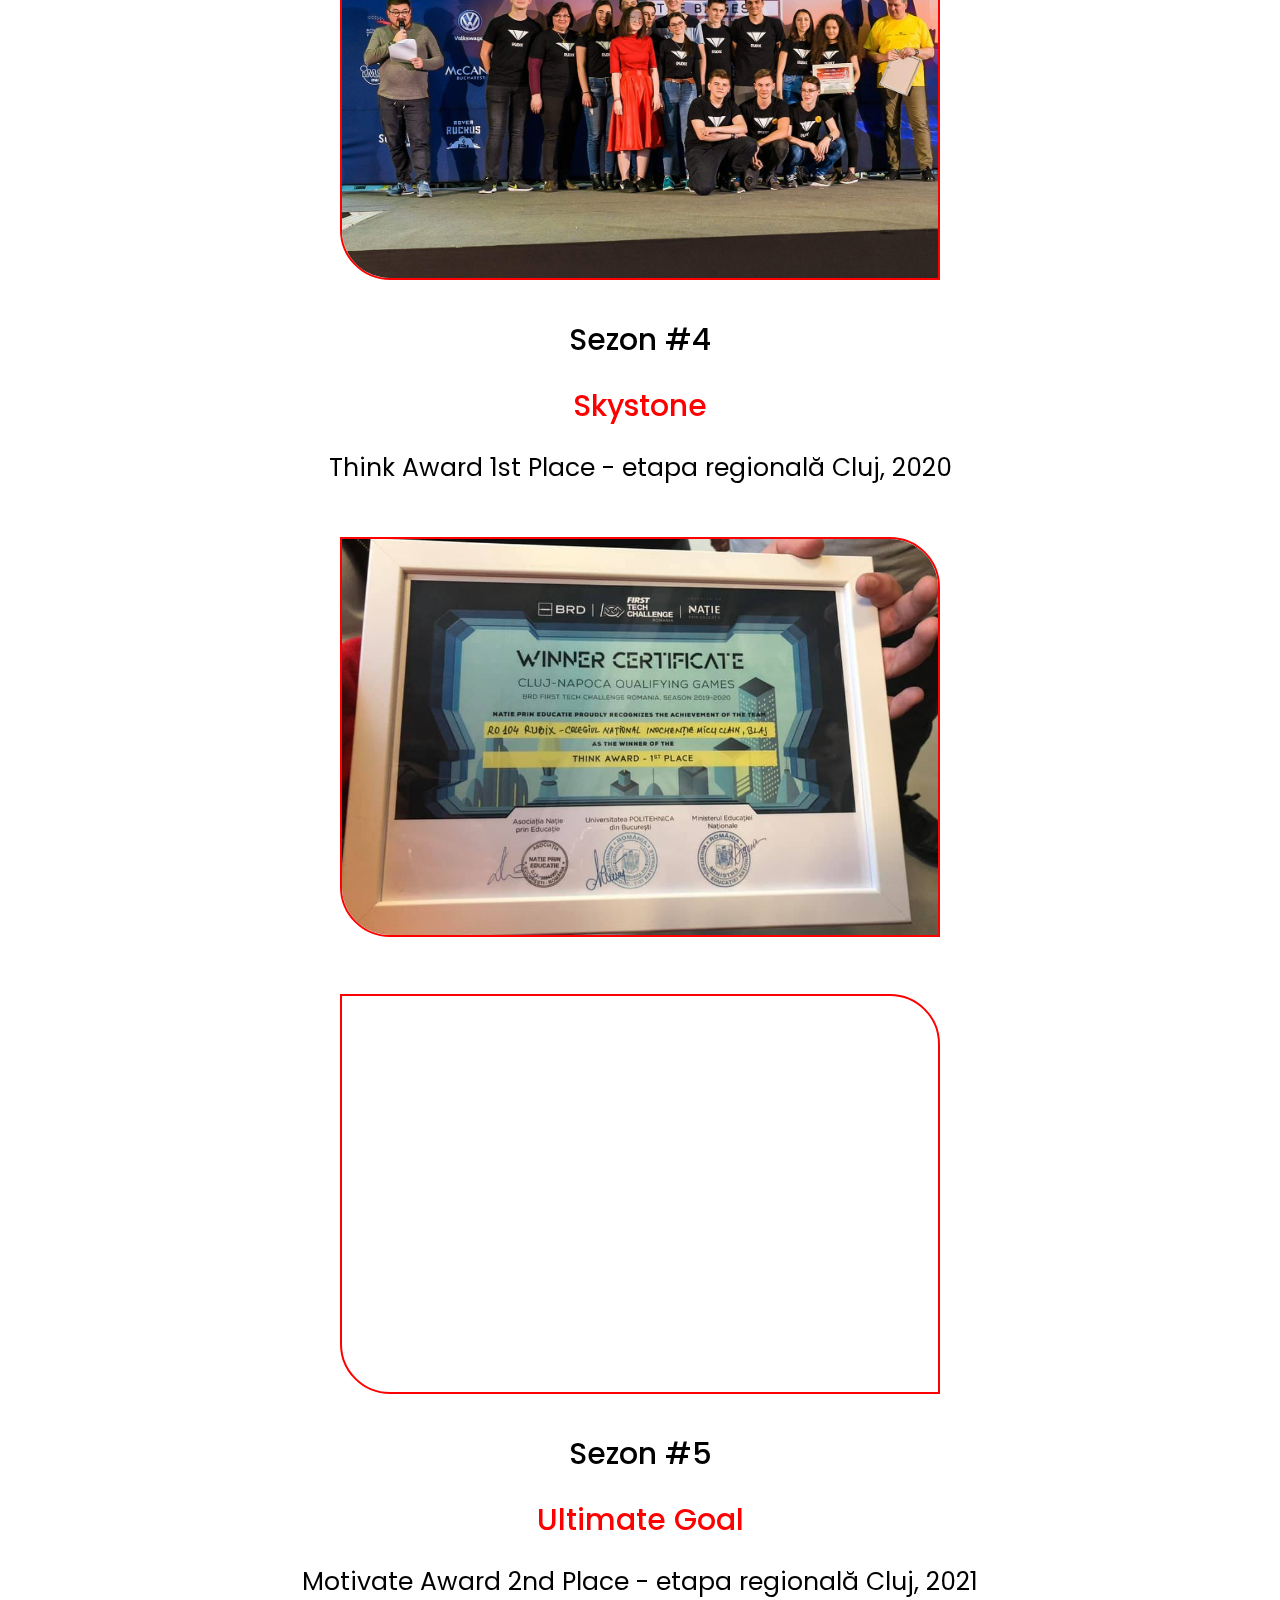
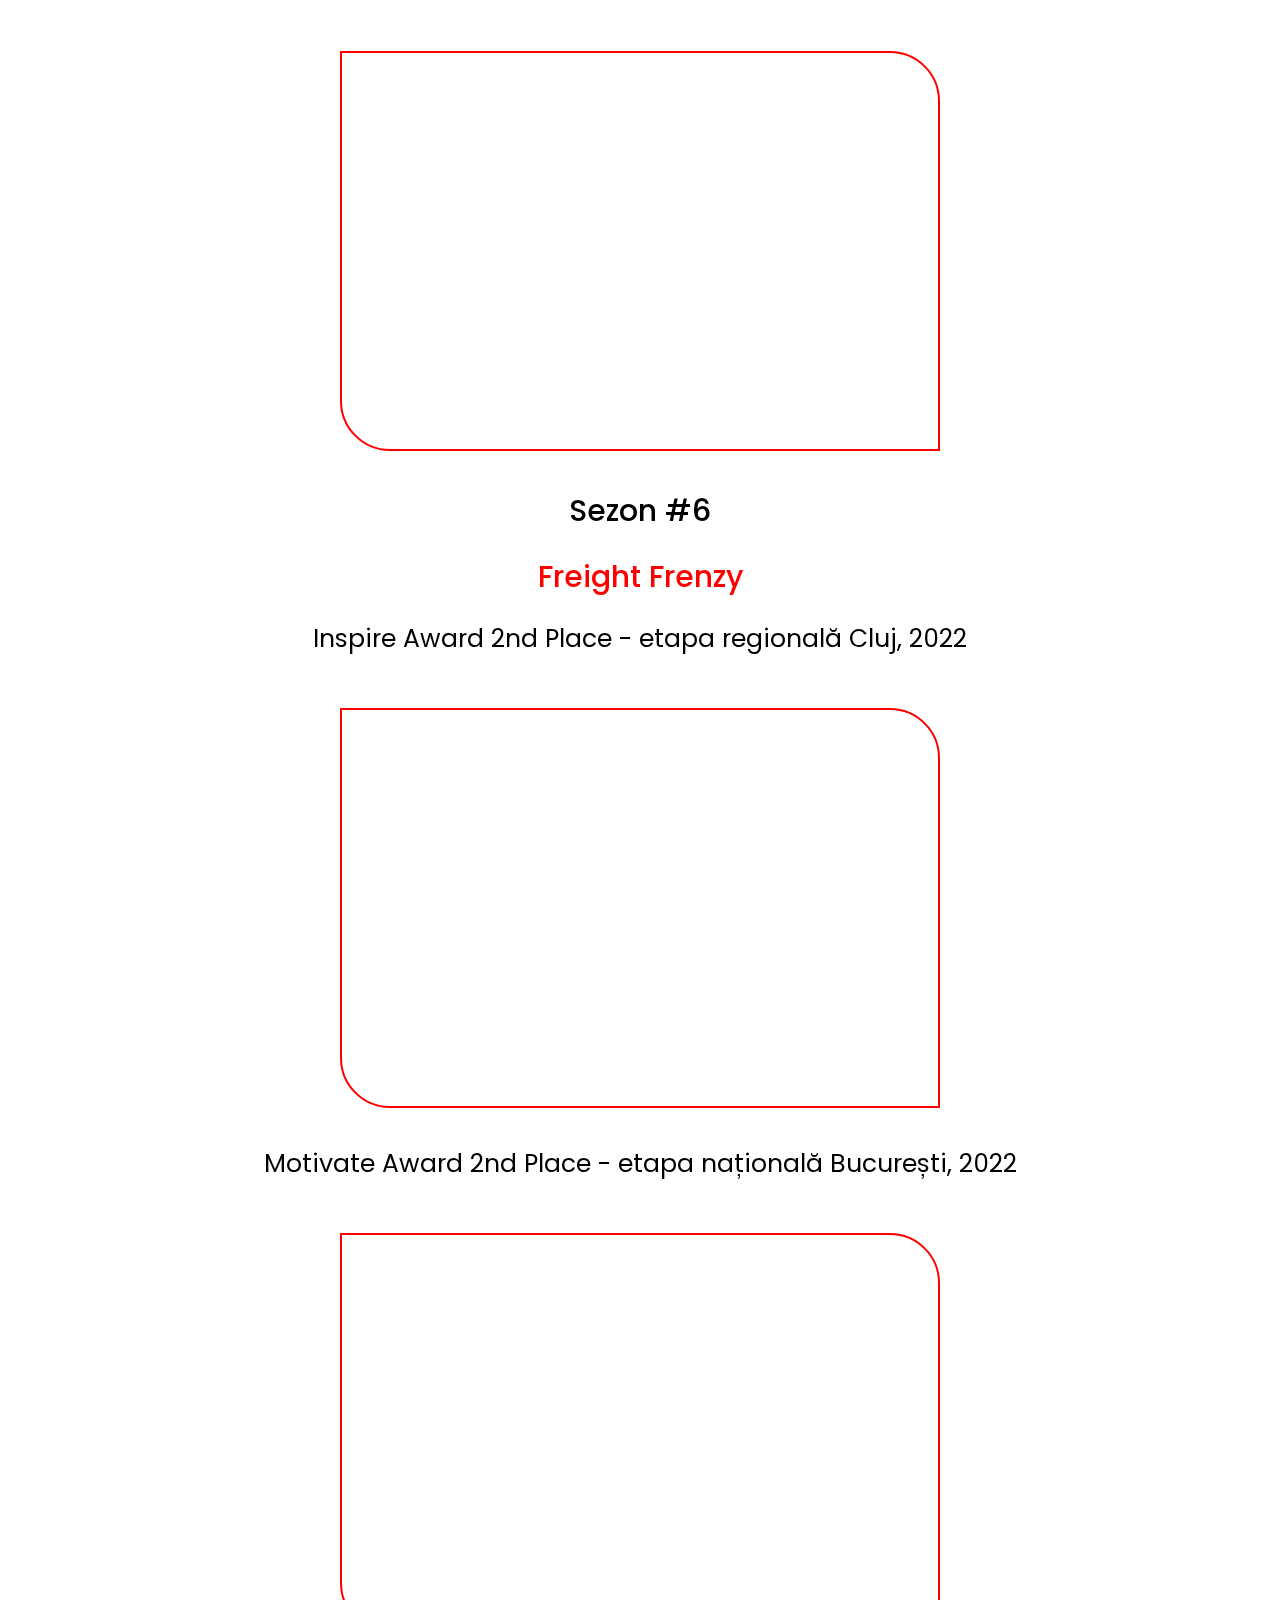
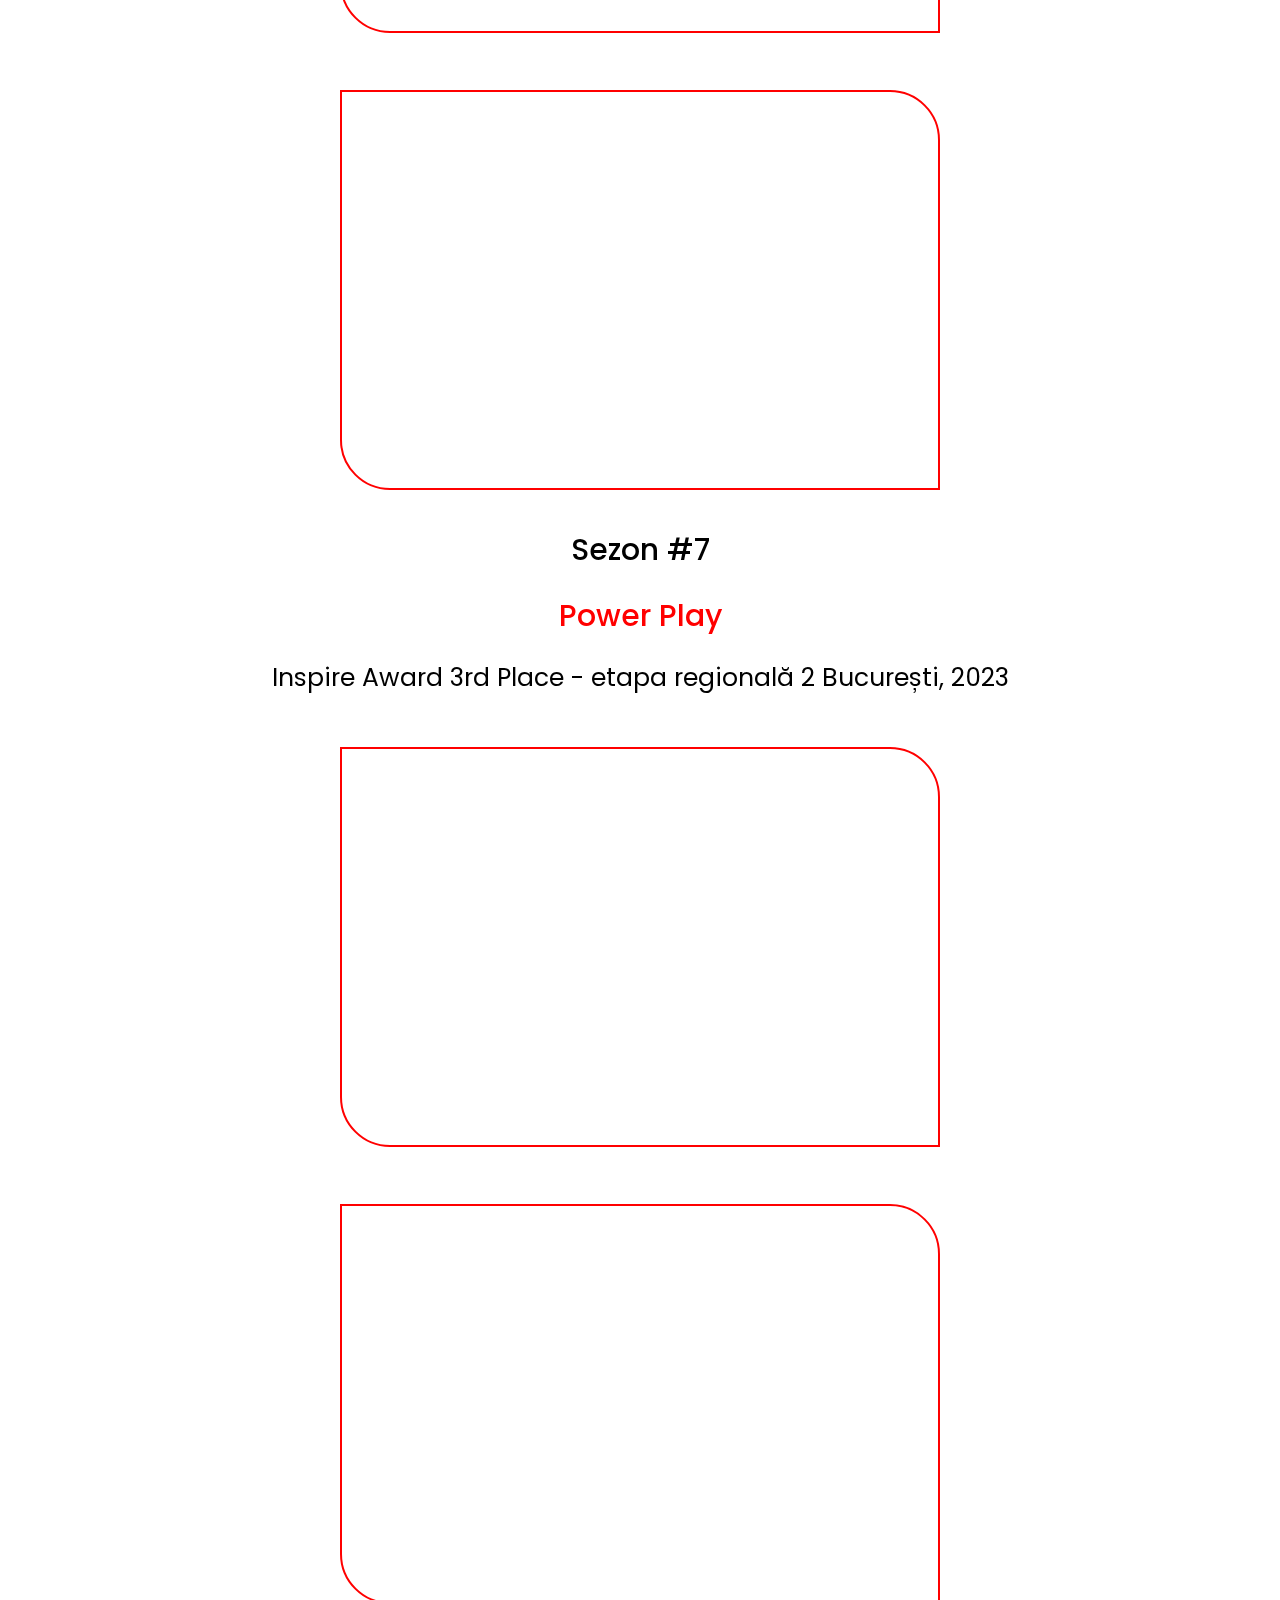
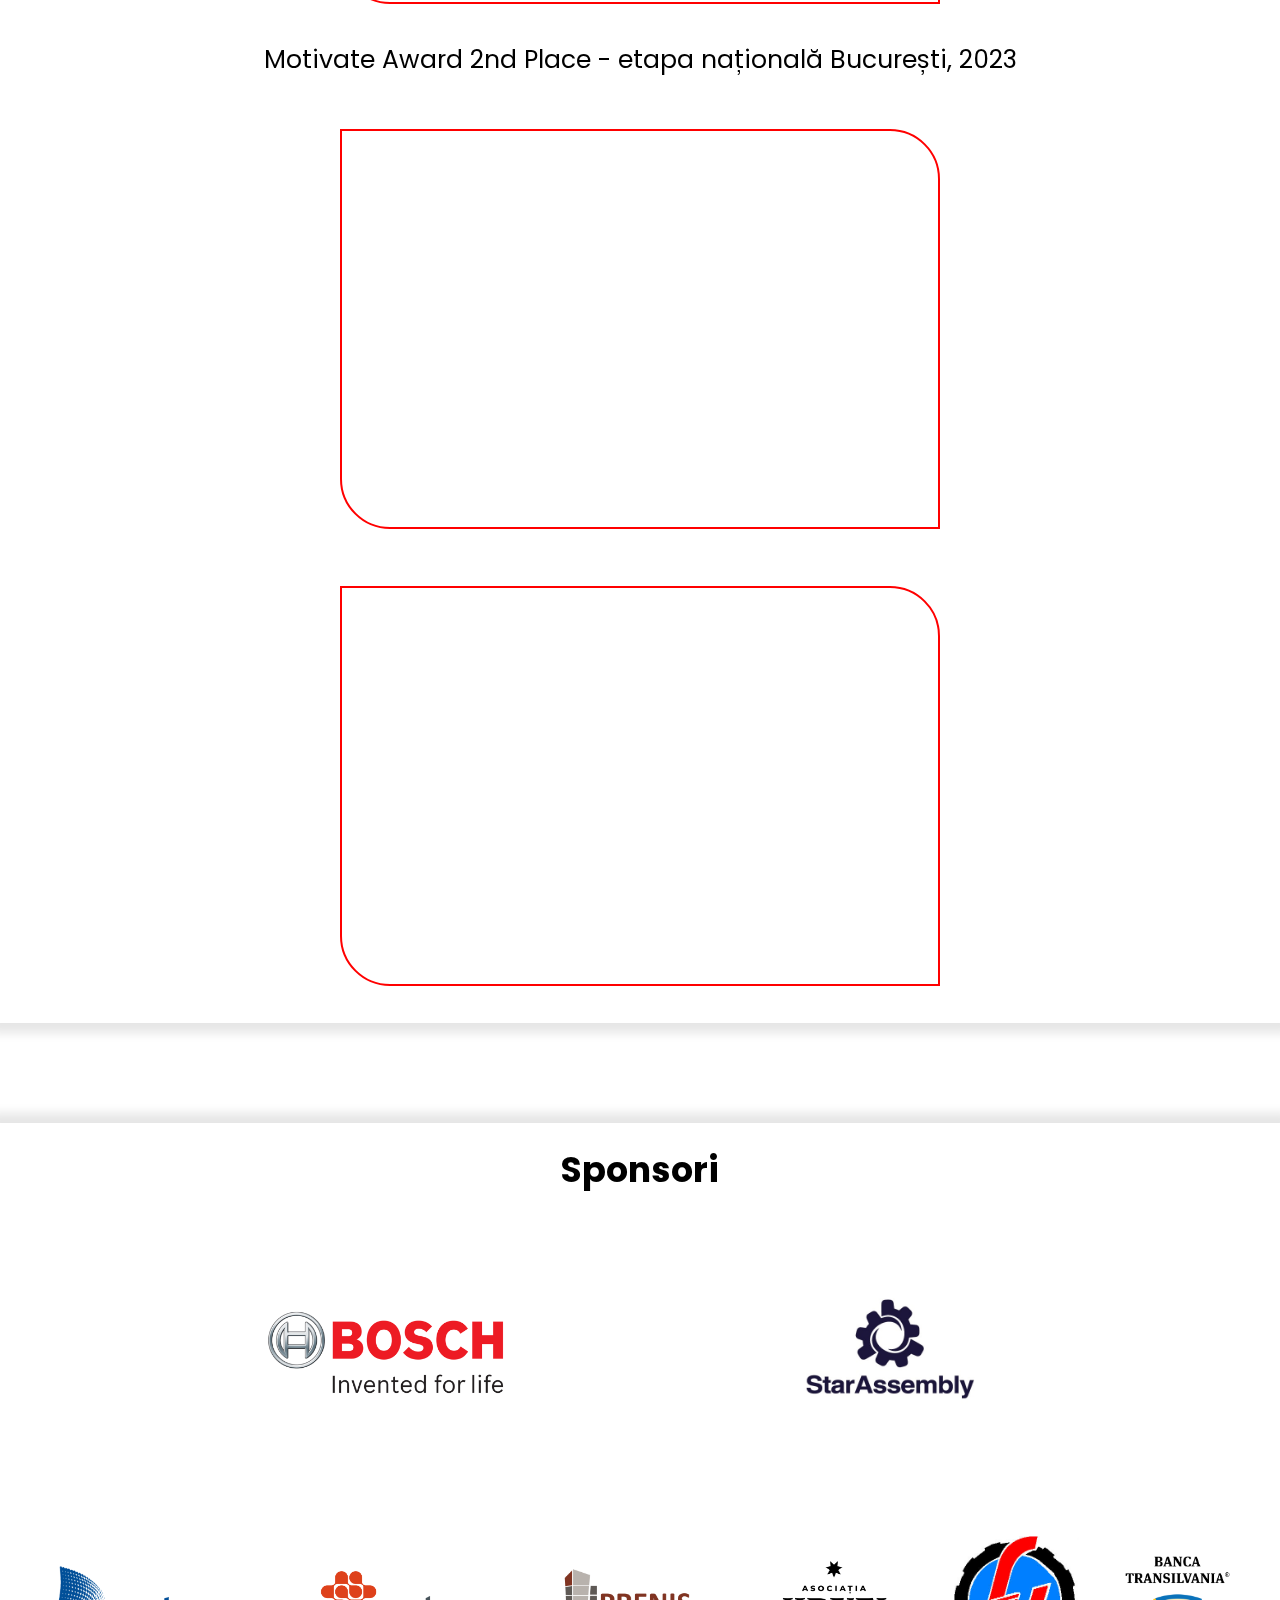
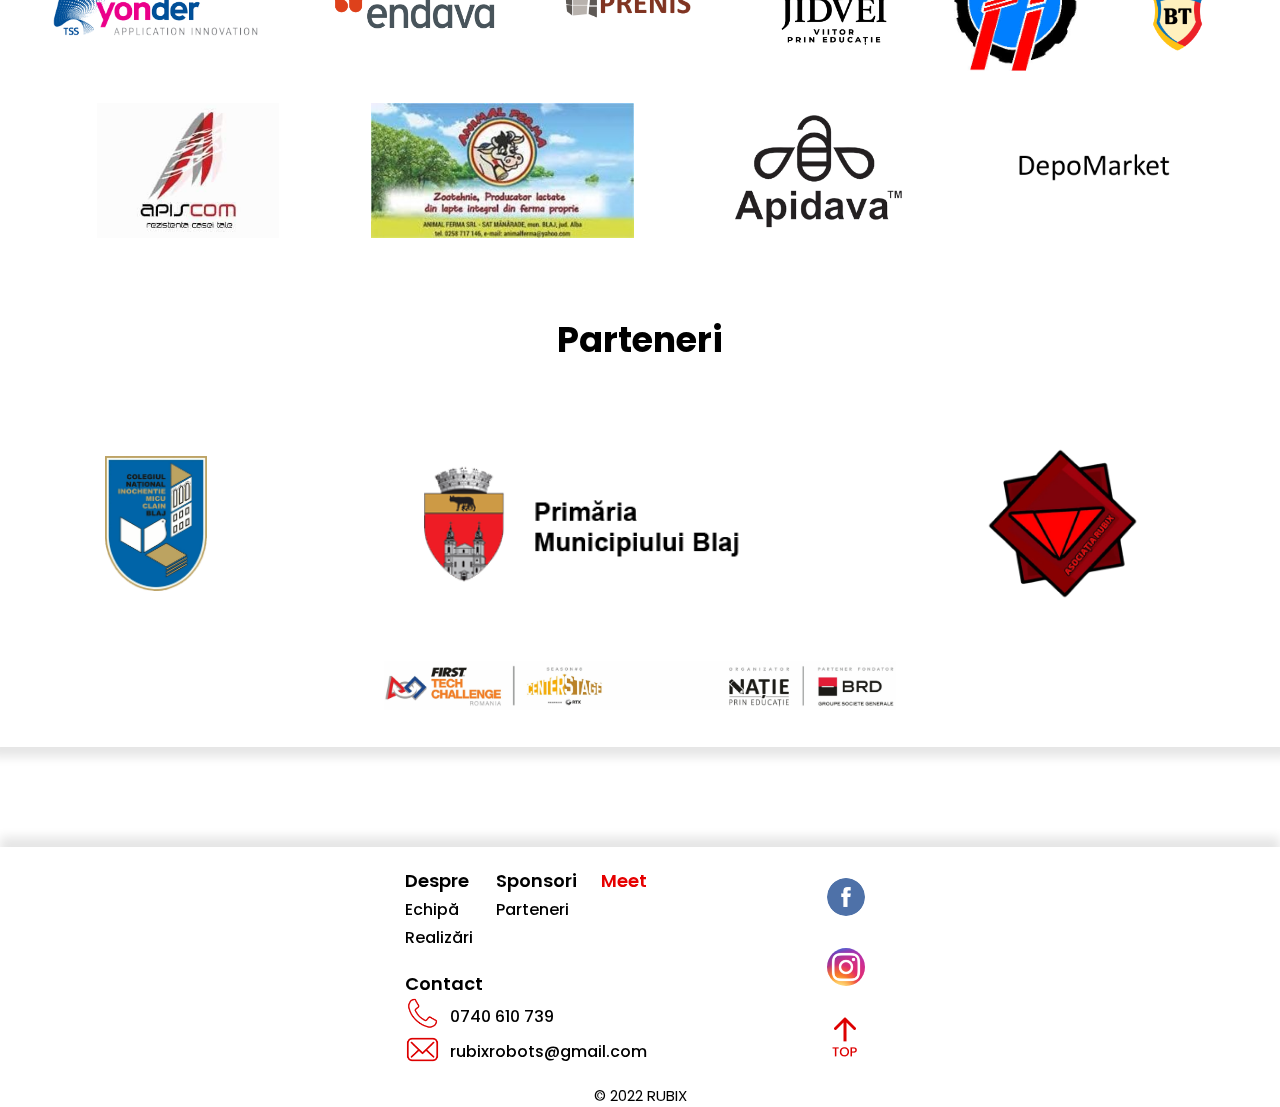
==== commit 6682b74b: "Meet instead of Demo" ====
--- a/index.html
+++ b/index.html
@@ -33,10 +33,10 @@
         <div class="pop-up-window">
            <div class="pop-up-color"> 
             <div class="pop-up-text">
-                Pssst... <br> Ai auzit că RUBIX organizează un nou demo? 🤫
+                Pssst... <br> Ai auzit că RUBIX organizează un Meet? 🤫
             </div>
             <a href="Demo.html"><div class="pop-up-button">
-                Demo
+                Detalii
             </div></a>
             <div class="pop-up-close" onclick="closePopUp()"></div>
         </div>
@@ -89,7 +89,7 @@
 
     <div class="despre anunt-demo">
         <div class="pop-up-color" style="border-radius: 0;"> 
-            <div class="pop-up-text" style="padding-left: 20px; padding-right: 20px; font-size: 3em;">Demo RUBIX 6.0</div>
+            <div class="pop-up-text" style="padding-left: 20px; padding-right: 20px; font-size: 3em;">happy to MEET you by RUBIX</div>
             <div class="pop-up-text" style="padding-left: 20px; padding-right: 20px; font-size: 2em;">
                 Loading 
                 <span id="punct1">.</span>
@@ -98,7 +98,7 @@
             
             <div class="pop-up-text" style="padding-left: 20px; padding-right: 20px; font-size: 1.7em;">Nu te-ai înscris încă? Locurile sunt limitate! 😱</div>
             <a href="Demo.html"><div class="pop-up-button" style="margin-bottom: 20px; margin-left: 3em; margin-right: 3em;">
-                Demo
+                Detalii Meet
             </div></a>
         </div>
     </div>
@@ -303,7 +303,7 @@
                         <a href="#p5"><div class="t11">Sponsori</div></a>
                         <a href="#p51"><div class="t12">Parteneri</div></a>
                     </div>
-                    <a href="Demo.html"><div class="t2 t11" style="color: rgb(230,0,0);">Demo 6.0</div></a>
+                    <a href="Demo.html"><div class="t2 t11" style="color: rgb(230,0,0);">Meet</div></a>
                 </div>
                 <div class="sponsorizari">
                     <div class="t11_no_hover" style="cursor: default;">Contact</div>
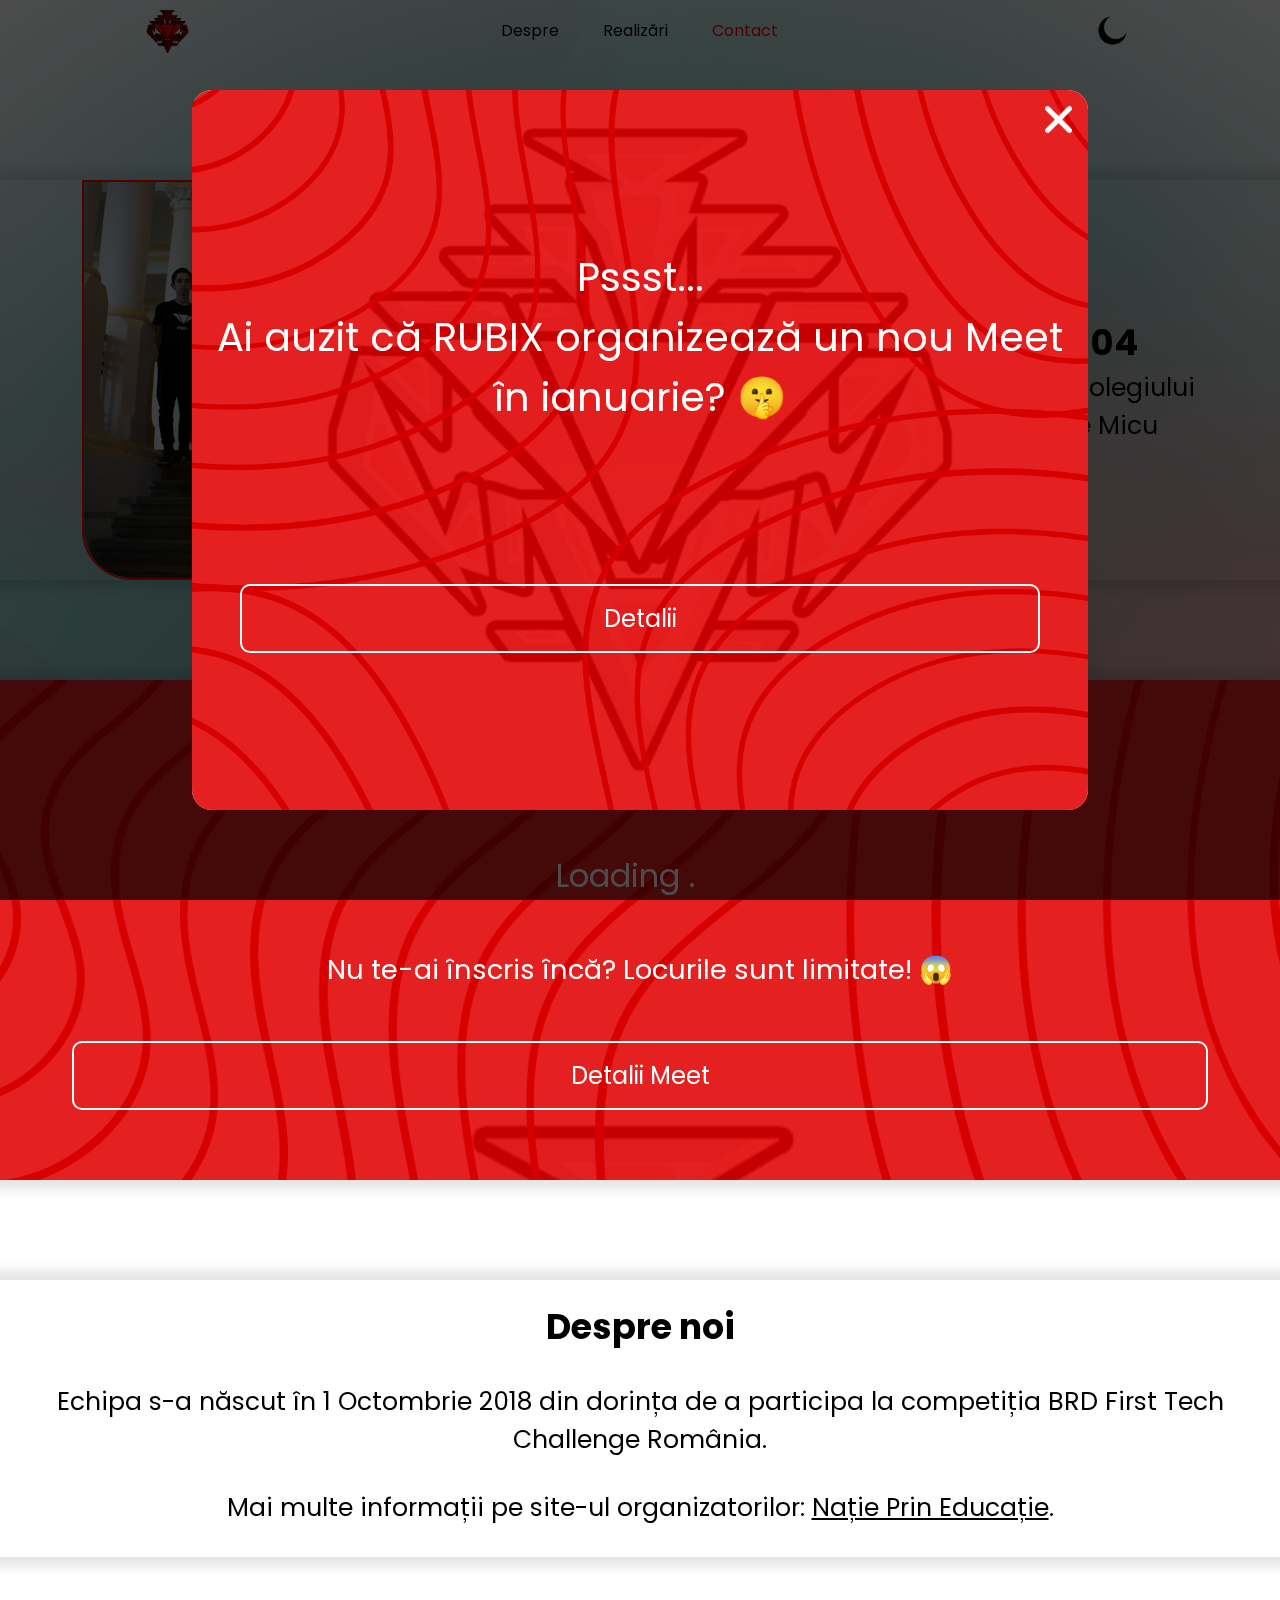
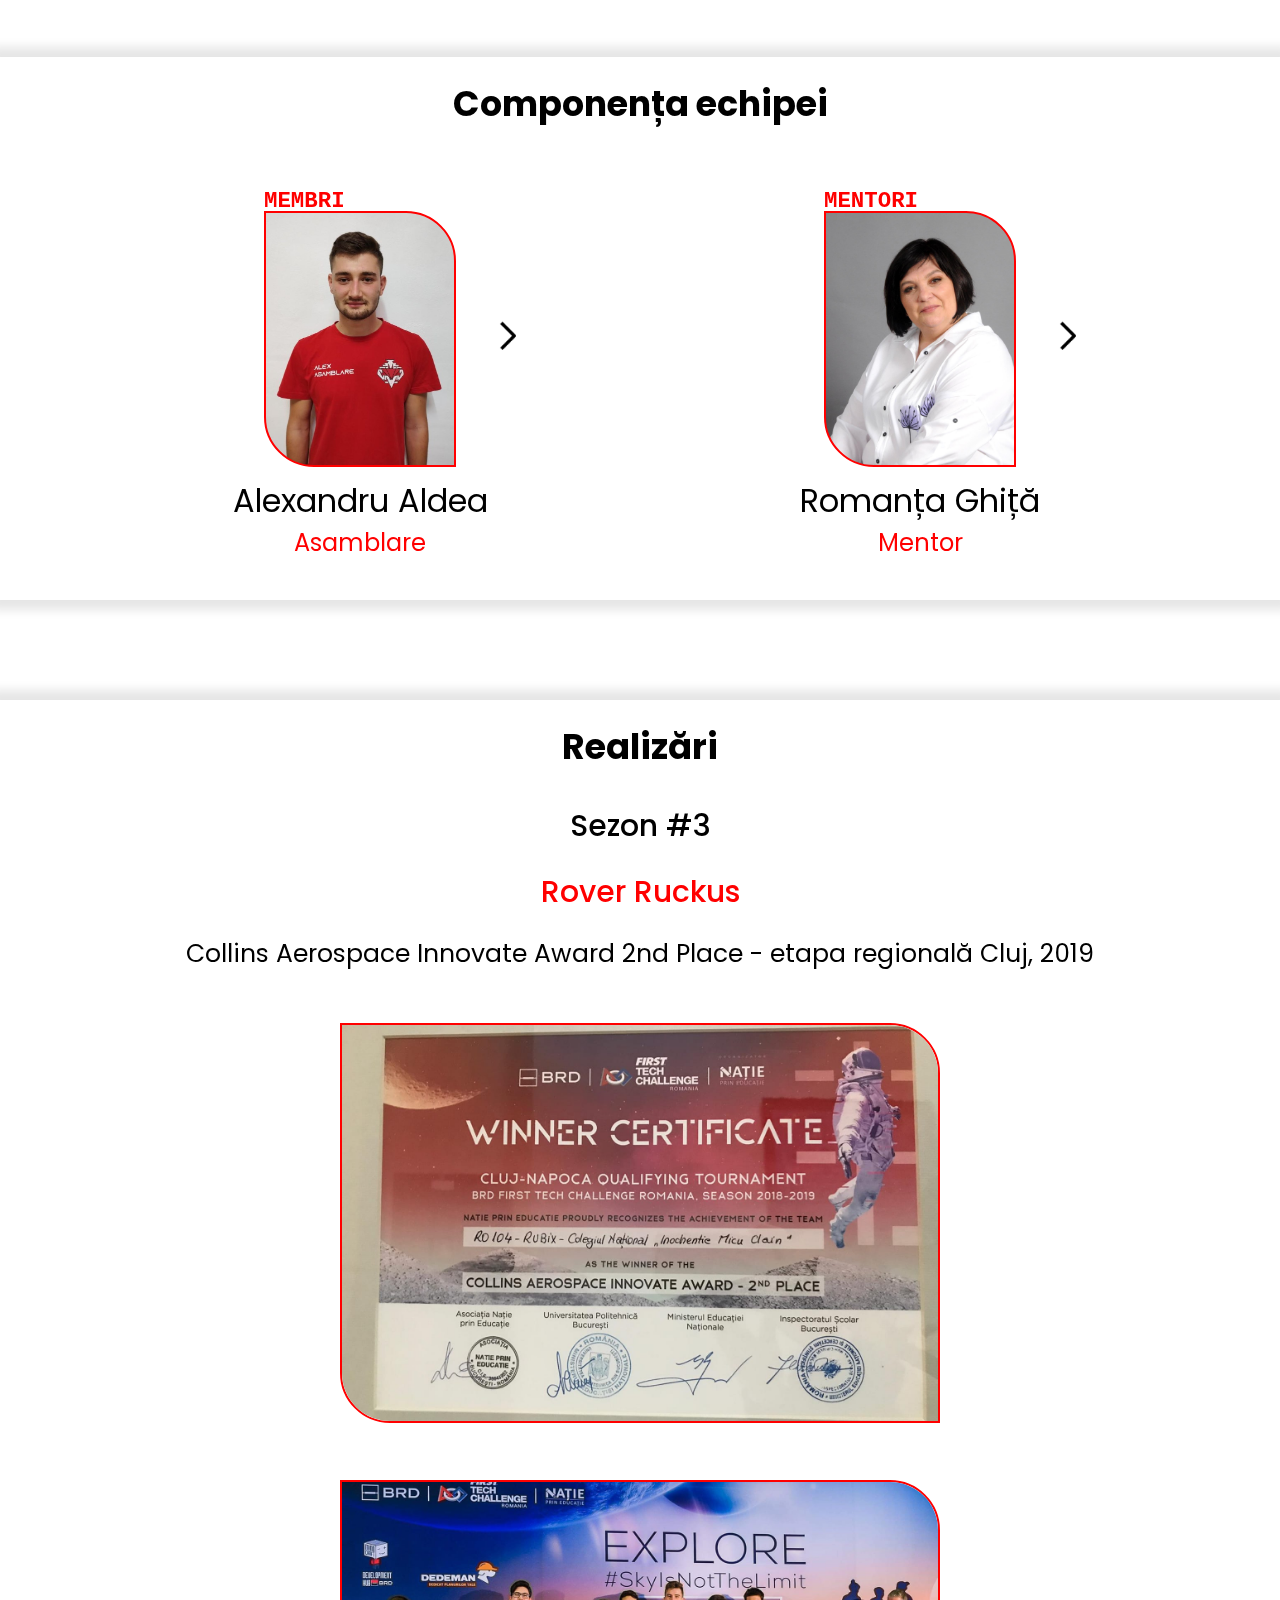
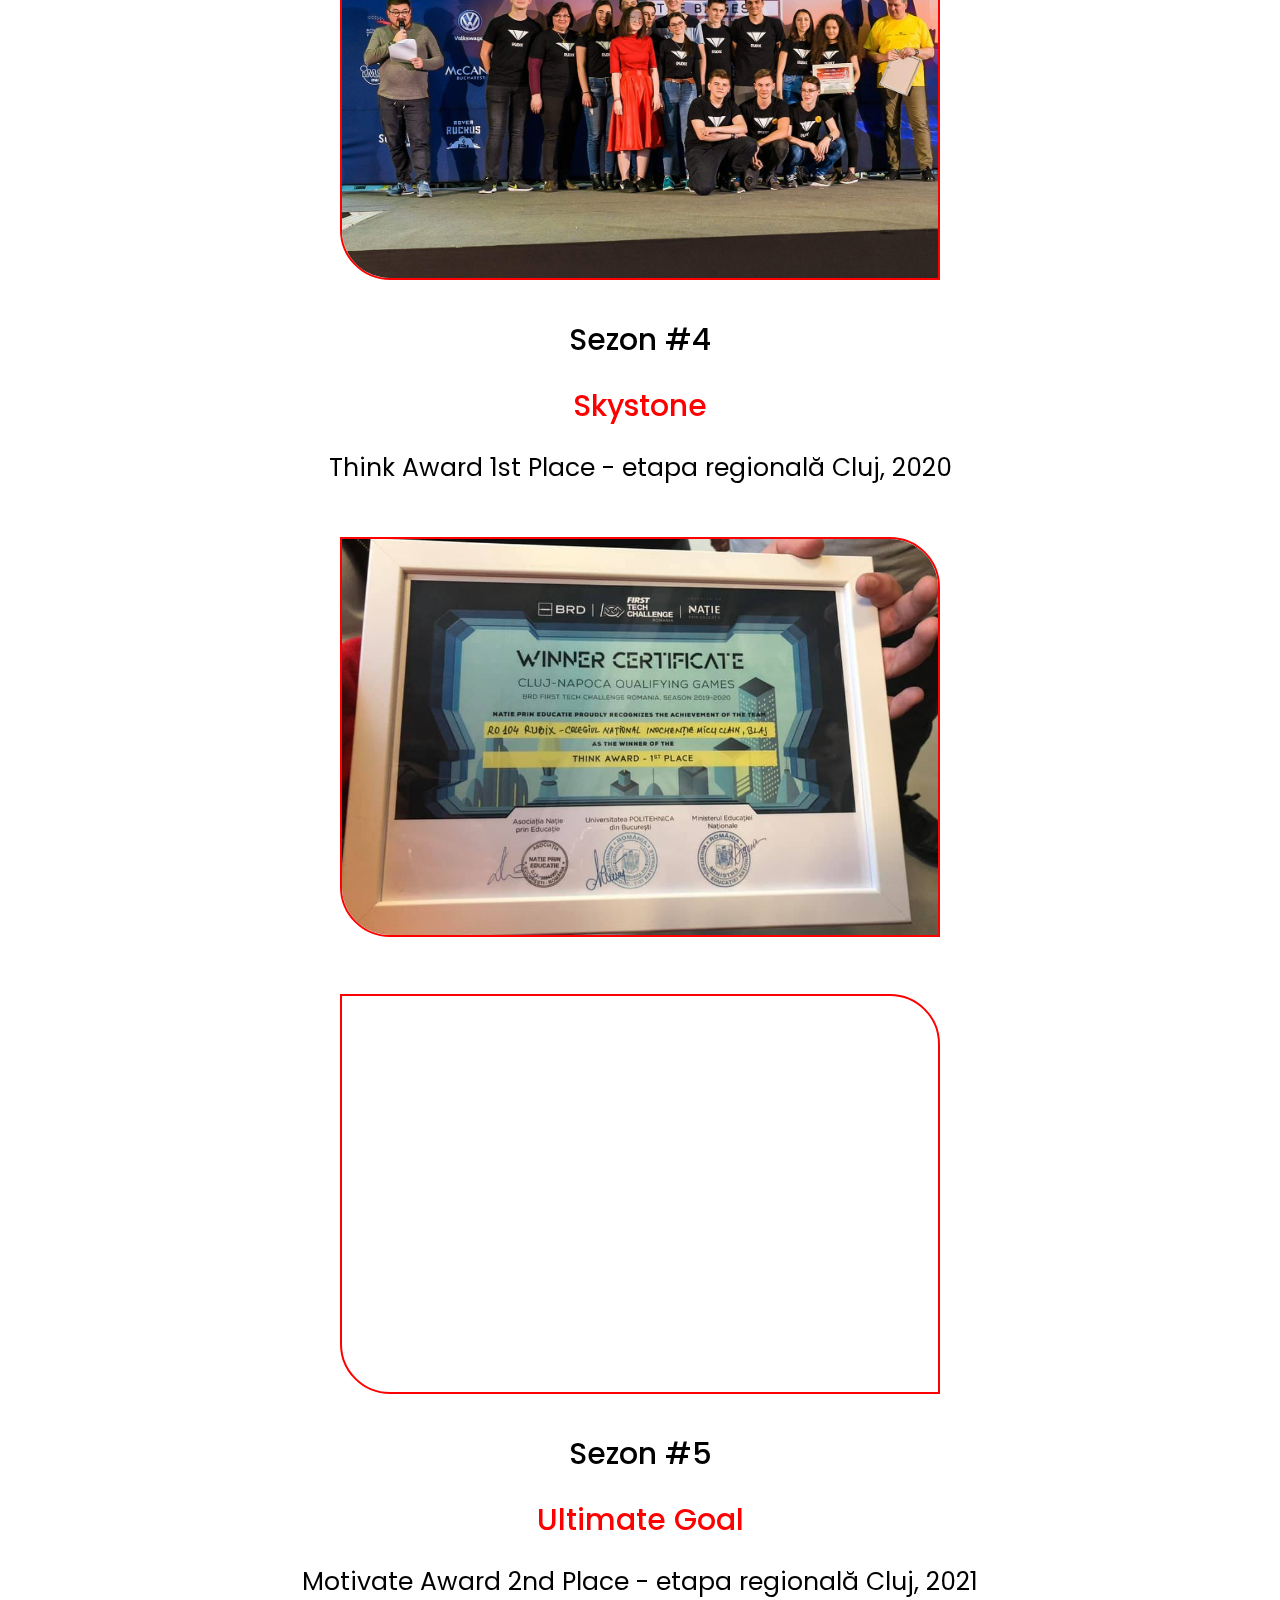
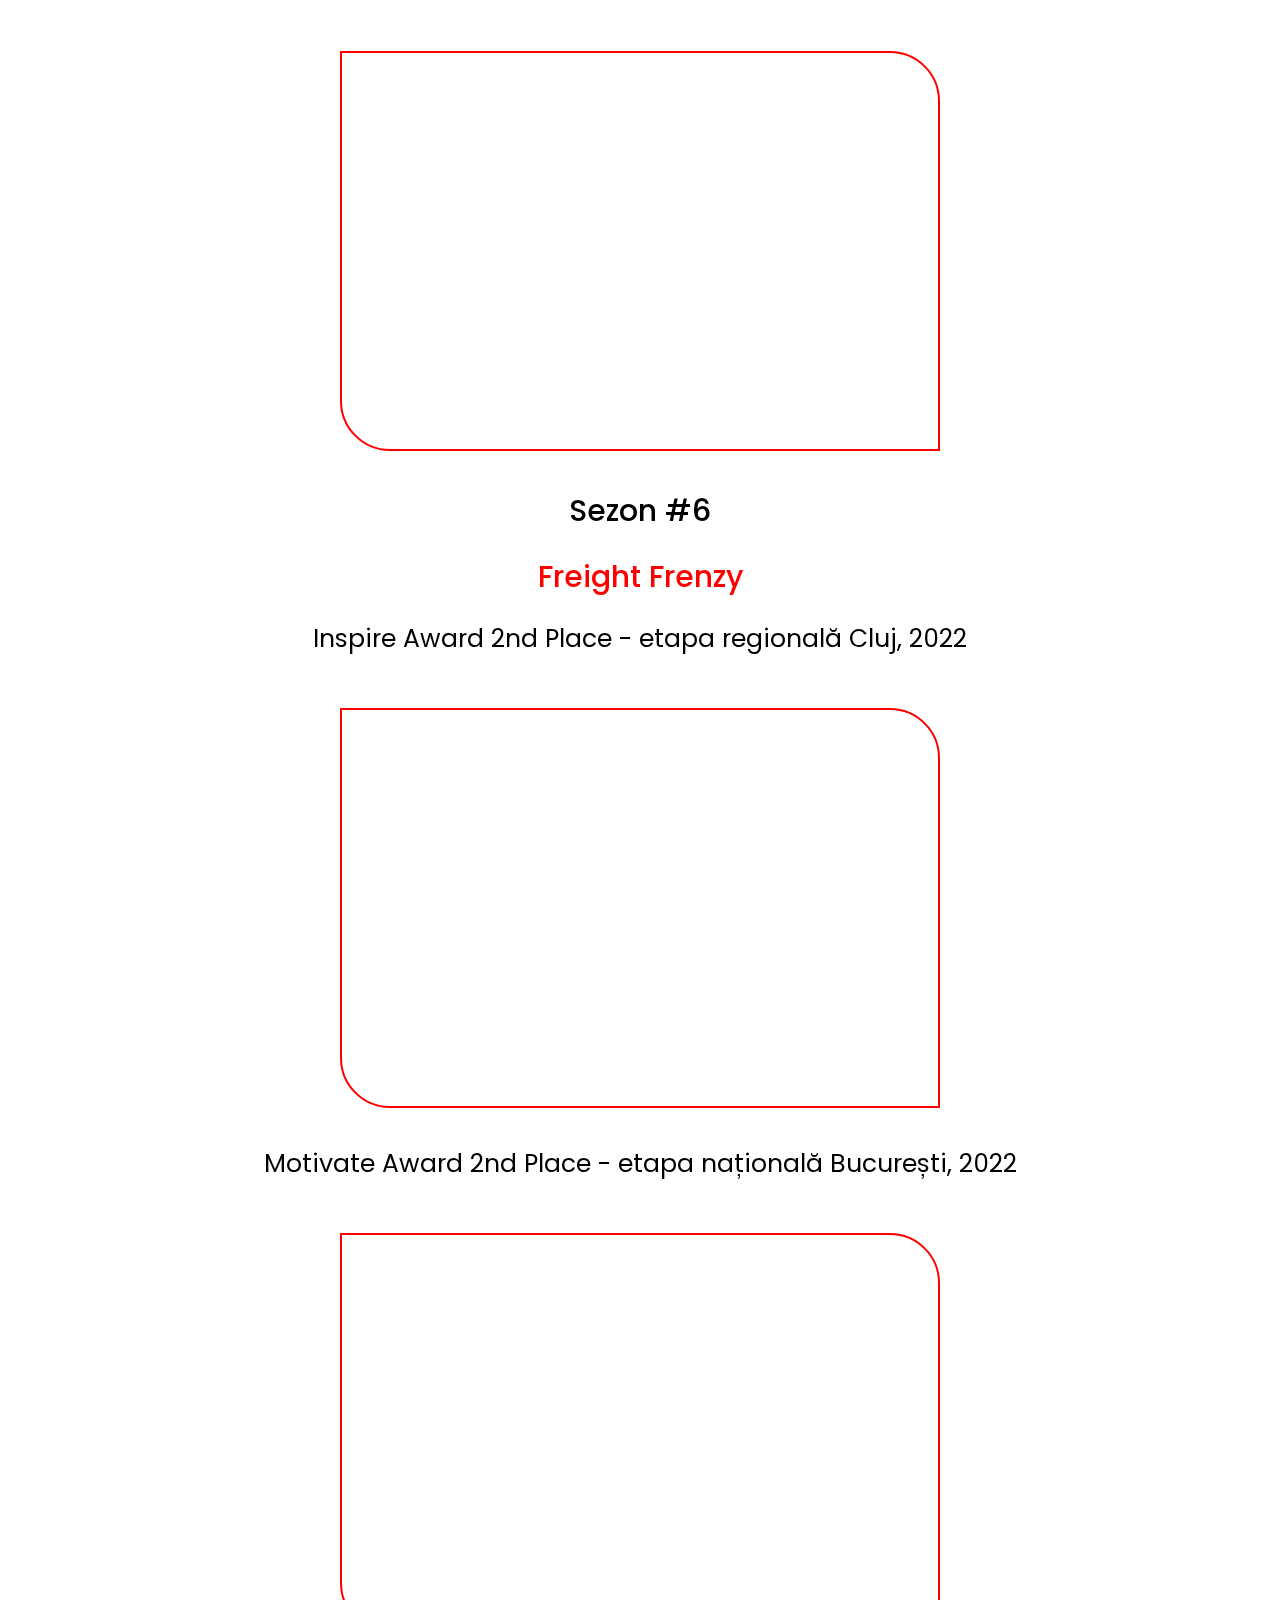
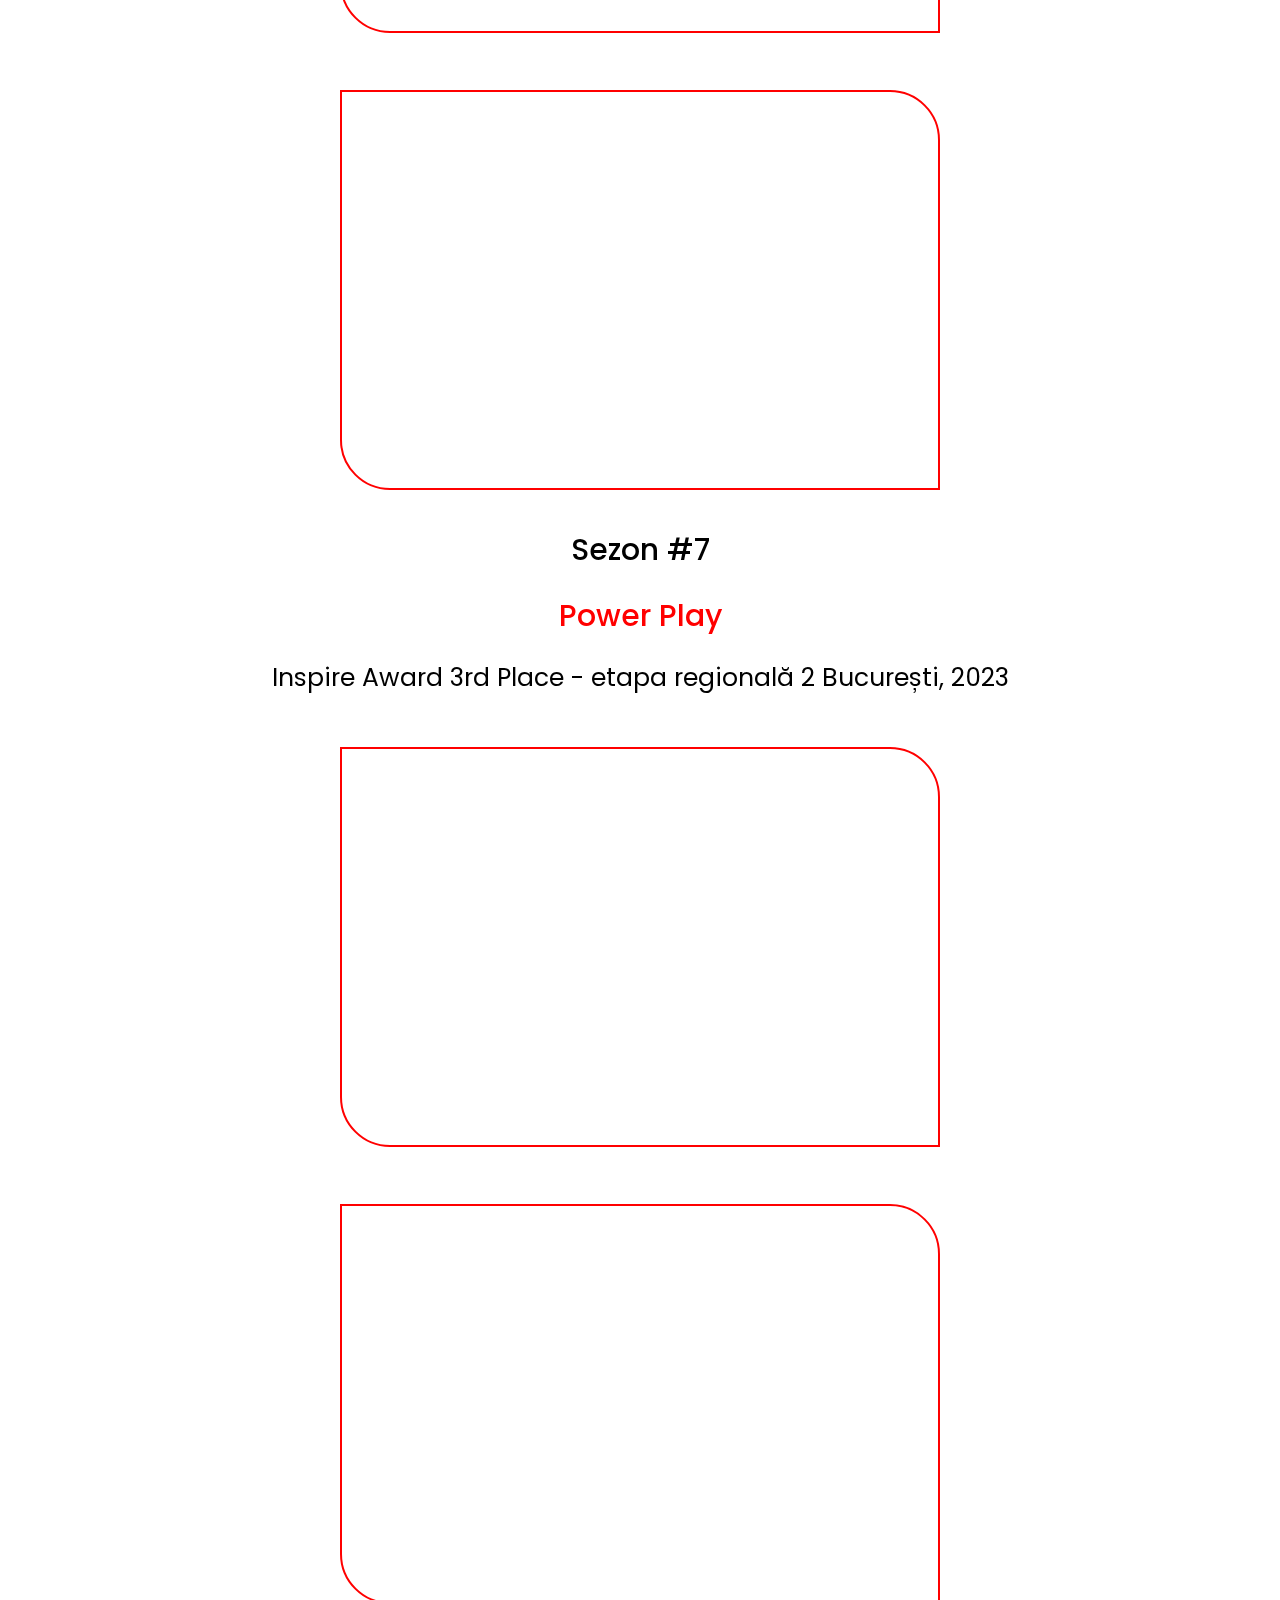
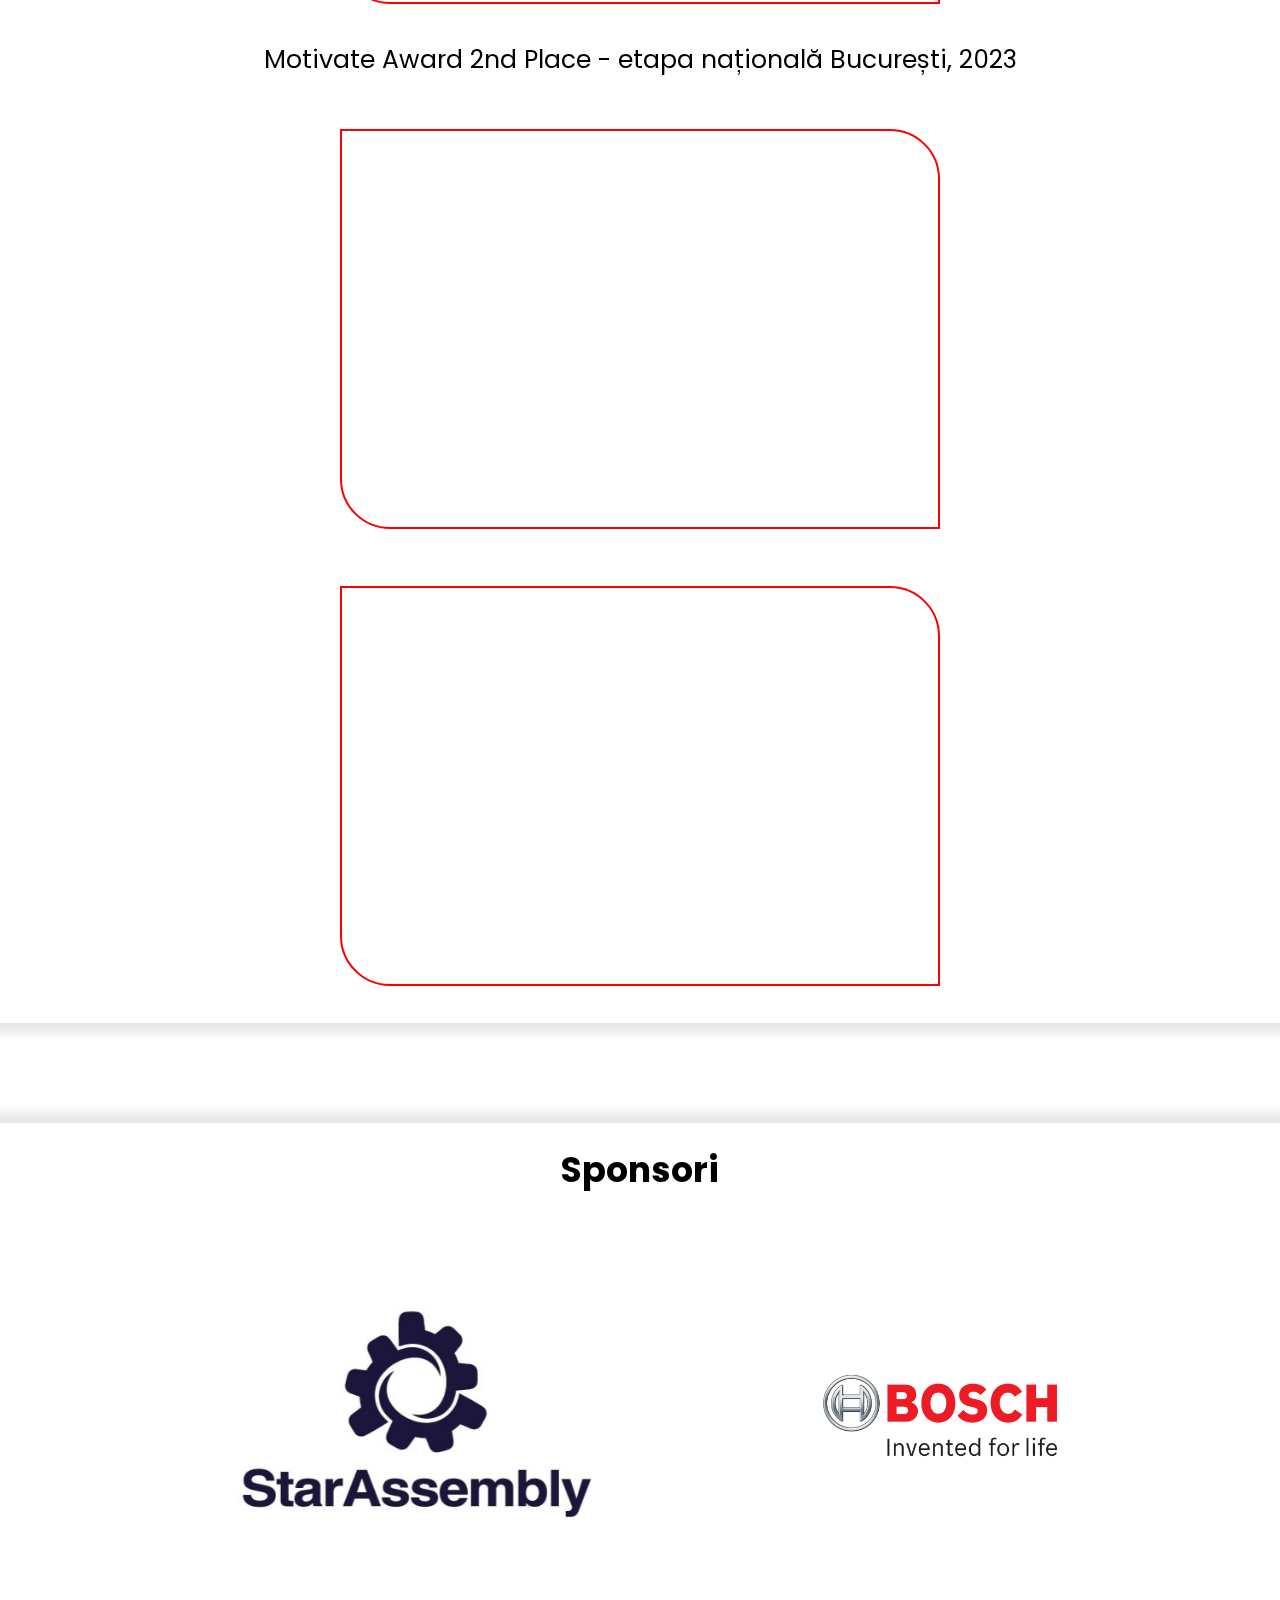
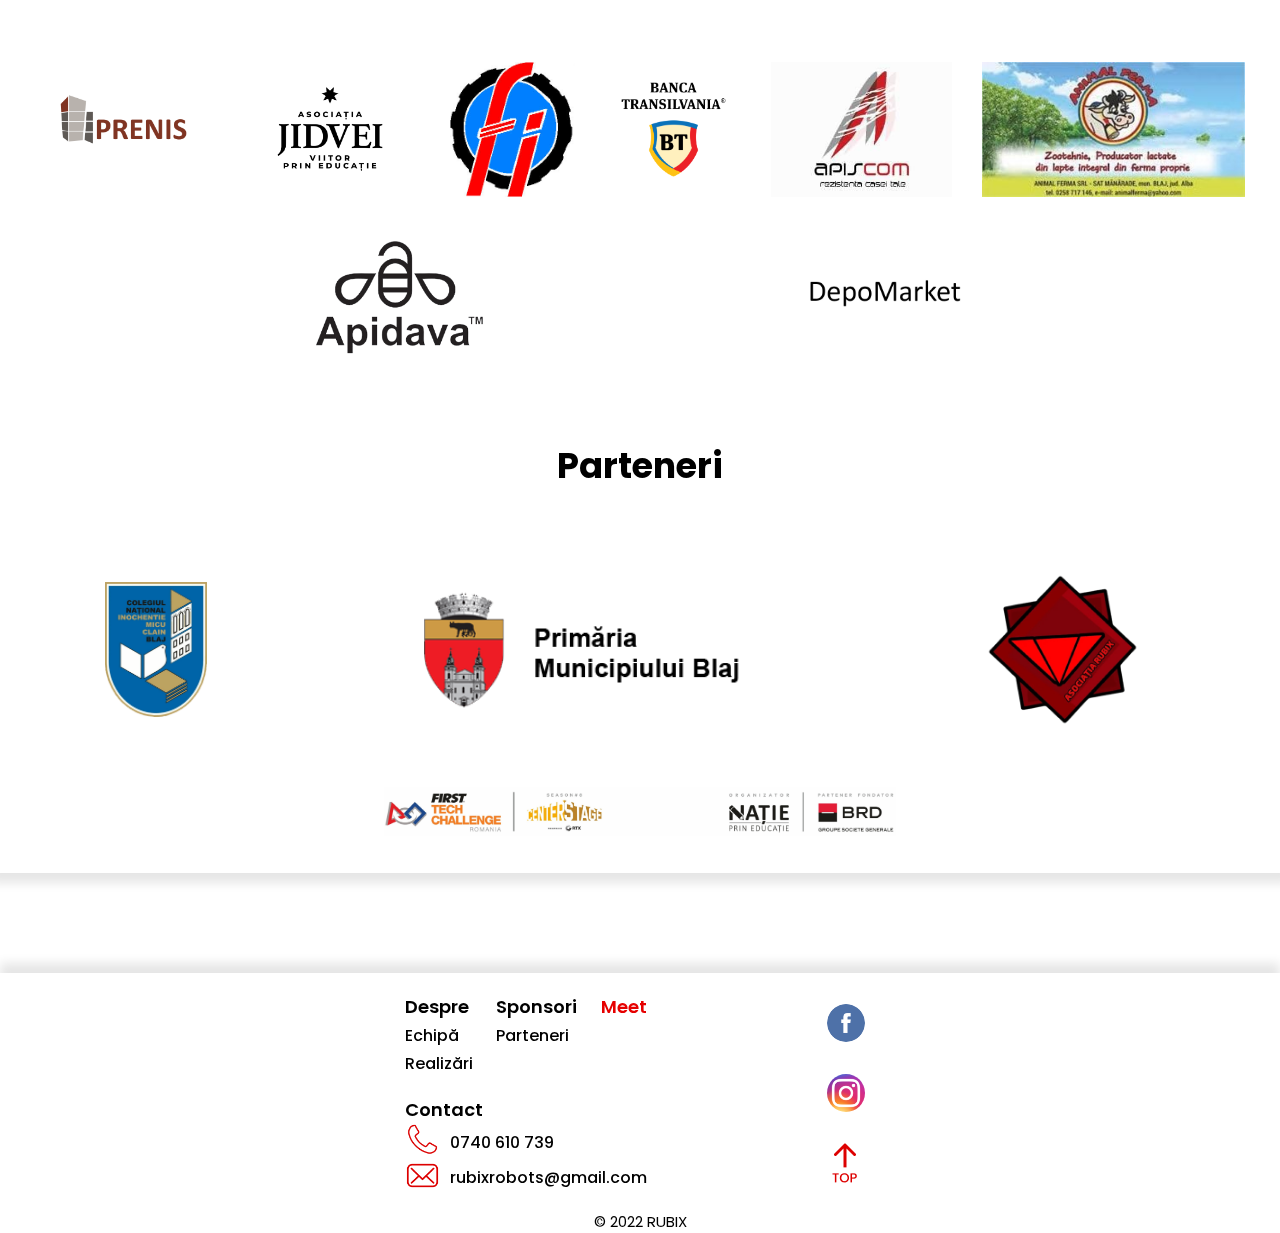
==== commit 5762dd2f: "Meet ianuarie changes" ====
--- a/index.html
+++ b/index.html
@@ -1,504 +1,674 @@
 <!DOCTYPE html>
 <html lang="en">
-<head>
-    <meta charset="UTF-8">
-    <meta http-equiv="X-UA-Compatible" content="IE=edge">
-    <meta name="viewport" content="width=device-width, initial-scale=1.0">
-    <link rel="stylesheet" href="Rubix_style.css">
-    <link rel="icon" href="./images/LogoRosu.png">
+  <head>
+    <meta charset="UTF-8" />
+    <meta http-equiv="X-UA-Compatible" content="IE=edge" />
+    <meta name="viewport" content="width=device-width, initial-scale=1.0" />
+    <link rel="stylesheet" href="Rubix_style.css" />
+    <link rel="icon" href="./images/LogoRosu.png" />
     <title>RUBIX</title>
-</head>
-<body>
+  </head>
+  <body>
     <nav>
-        <div class="sectiune-logo"><a href="#p1"><img src="./images/LogoRosu.png" alt="logo"></a></div>
-        <div class="sectiune-text">
-            <a href="#p2" class="sectiune-nav"><div>
-                Despre
-            </div></a>
-            <a href="#p4" class="sectiune-nav"><div>
-                Realizări
-            </div></a>
-            <a href="#p6" class="sectiune-nav contact"><div>
-                Contact
-            </div></a>
-        </div>
-        <div class="darkmode"  onclick="darkmodeChange()">
-            <img src="./images/sun.png" alt="white"  id="sun">
-            <img src="./images/moon.png" alt="dark" id="moon">
-        </div>
+      <div class="sectiune-logo">
+        <a href="#p1"><img src="./images/LogoRosu.png" alt="logo" /></a>
+      </div>
+      <div class="sectiune-text">
+        <a href="#p2" class="sectiune-nav"><div>Despre</div></a>
+        <a href="#p4" class="sectiune-nav"><div>Realizări</div></a>
+        <a href="#p6" class="sectiune-nav contact"><div>Contact</div></a>
+      </div>
+      <div class="darkmode" onclick="darkmodeChange()">
+        <img src="./images/sun.png" alt="white" id="sun" />
+        <img src="./images/moon.png" alt="dark" id="moon" />
+      </div>
     </nav>
 
     <div id="pop_up">
-        
-        <div class="pop-up-window">
-           <div class="pop-up-color"> 
-            <div class="pop-up-text">
-                Pssst... <br> Ai auzit că RUBIX organizează un Meet? 🤫
-            </div>
-            <a href="Demo.html"><div class="pop-up-button">
-                Detalii
-            </div></a>
-            <div class="pop-up-close" onclick="closePopUp()"></div>
-        </div>
-    </div>
+      <div class="pop-up-window">
+        <div class="pop-up-color">
+          <div class="pop-up-text">
+            Pssst... <br />
+            Ai auzit că RUBIX organizează un nou Meet în ianuarie? 🤫
+          </div>
+          <a href="Demo.html"><div class="pop-up-button">Detalii</div></a>
+          <div class="pop-up-close" onclick="closePopUp()"></div>
+        </div>
+      </div>
     </div>
 
     <div class="spatiu" id="p1"></div>
 
     <div class="galerie" id="g">
-        <div class="cont-poze">
-            <div class="poza">
-                <img src="./images/sezon 1.jpg" alt="s1" style="display: block; opacity: 100%;" id="s1" loading="lazy">
-            </div>
-            <div class="poza">
-                <img src="./images/sezon 2.jpg" alt="s2" style="display: block; opacity: 0%;" id="s2" loading="lazy">
-            </div>
-            <div class="poza">
-                <img src="./images/sezon 3.jpg" alt="s3" style="display: block; opacity: 0%;" id="s3" loading="lazy">
-            </div>
-            <div class="poza">
-                <img src="./images/sezon 4.jpg" alt="s4" style="display: block; opacity: 0%;" id="s4" loading="lazy">
-            </div>
-            <div class="poza">
-                <img src="./images/sezon 5.jpg" alt="s5" style="display: block; opacity: 0%;" id="s5" loading="lazy">
-            </div>
-            <div class="poza">
-                <img src="./images/sezon 6.jpg" alt="s5" style="display: block; opacity: 0%;" id="s6" loading="lazy">
-            </div>
-        </div>
-        <div class="buline">
-            <span class="bul" onclick="push(1)" style="border-color: red;" id="1"></span>
-            <span class="bul" onclick="push(2)" id="2"></span>
-            <span class="bul" onclick="push(3)" id="3"></span>
-            <span class="bul" onclick="push(4)" id="4"></span>
-            <span class="bul" onclick="push(5)" id="5"></span>
-            <span class="bul" onclick="push(6)" id="6"></span>
-        </div>
-        <div class="descriere">
-            <p class="titlu" style="font-size: 50px; color: red;">RUBIX</p>
-            <p class="titlu">#17844 - RO104</p>
-            <p class="titlu-descriere">Echipa de robotică a Colegiului Național "Inochentie Micu Clain"</p>
-            <p class="titlu-descriere" style="color:red">Blaj</p>
-        </div>
-    </div>
-
-    <div class="fundal">
-    </div>
-    <div class="blur">  
-    </div>
+      <div class="cont-poze">
+        <div class="poza">
+          <img
+            src="./images/sezon 1.jpg"
+            alt="s1"
+            style="display: block; opacity: 100%"
+            id="s1"
+            loading="lazy"
+          />
+        </div>
+        <div class="poza">
+          <img
+            src="./images/sezon 2.jpg"
+            alt="s2"
+            style="display: block; opacity: 0%"
+            id="s2"
+            loading="lazy"
+          />
+        </div>
+        <div class="poza">
+          <img
+            src="./images/sezon 3.jpg"
+            alt="s3"
+            style="display: block; opacity: 0%"
+            id="s3"
+            loading="lazy"
+          />
+        </div>
+        <div class="poza">
+          <img
+            src="./images/sezon 4.jpg"
+            alt="s4"
+            style="display: block; opacity: 0%"
+            id="s4"
+            loading="lazy"
+          />
+        </div>
+        <div class="poza">
+          <img
+            src="./images/sezon 5.jpg"
+            alt="s5"
+            style="display: block; opacity: 0%"
+            id="s5"
+            loading="lazy"
+          />
+        </div>
+        <div class="poza">
+          <img
+            src="./images/sezon 6.jpg"
+            alt="s5"
+            style="display: block; opacity: 0%"
+            id="s6"
+            loading="lazy"
+          />
+        </div>
+      </div>
+      <div class="buline">
+        <span
+          class="bul"
+          onclick="push(1)"
+          style="border-color: red"
+          id="1"
+        ></span>
+        <span class="bul" onclick="push(2)" id="2"></span>
+        <span class="bul" onclick="push(3)" id="3"></span>
+        <span class="bul" onclick="push(4)" id="4"></span>
+        <span class="bul" onclick="push(5)" id="5"></span>
+        <span class="bul" onclick="push(6)" id="6"></span>
+      </div>
+      <div class="descriere">
+        <p class="titlu" style="font-size: 50px; color: red">RUBIX</p>
+        <p class="titlu">#17844 - RO104</p>
+        <p class="titlu-descriere">
+          Echipa de robotică a Colegiului Național "Inochentie Micu Clain"
+        </p>
+        <p class="titlu-descriere" style="color: red">Blaj</p>
+      </div>
+    </div>
+
+    <div class="fundal"></div>
+    <div class="blur"></div>
 
     <div class="despre anunt-demo">
-        <div class="pop-up-color" style="border-radius: 0;"> 
-            <div class="pop-up-text" style="padding-left: 20px; padding-right: 20px; font-size: 3em;">happy to MEET you by RUBIX</div>
-            <div class="pop-up-text" style="padding-left: 20px; padding-right: 20px; font-size: 2em;">
-                Loading 
-                <span id="punct1">.</span>
-                <span id="punct2">.</span>
-                <span id="punct3">.</span></div>
-            
-            <div class="pop-up-text" style="padding-left: 20px; padding-right: 20px; font-size: 1.7em;">Nu te-ai înscris încă? Locurile sunt limitate! 😱</div>
-            <a href="Demo.html"><div class="pop-up-button" style="margin-bottom: 20px; margin-left: 3em; margin-right: 3em;">
-                Detalii Meet
-            </div></a>
-        </div>
+      <div class="pop-up-color" style="border-radius: 0">
+        <div
+          class="pop-up-text"
+          style="padding-left: 20px; padding-right: 20px; font-size: 3em"
+        >
+          MEET me again by RUBIX
+        </div>
+        <div
+          class="pop-up-text"
+          style="padding-left: 20px; padding-right: 20px; font-size: 2em"
+        >
+          Loading
+          <span id="punct1">.</span>
+          <span id="punct2">.</span>
+          <span id="punct3">.</span>
+        </div>
+
+        <div
+          class="pop-up-text"
+          style="padding-left: 20px; padding-right: 20px; font-size: 1.7em"
+        >
+          Nu te-ai înscris încă? Locurile sunt limitate! 😱
+        </div>
+        <a href="Demo.html"
+          ><div
+            class="pop-up-button"
+            style="margin-bottom: 20px; margin-left: 3em; margin-right: 3em"
+          >
+            Detalii Meet
+          </div></a
+        >
+      </div>
     </div>
 
     <div id="p2"></div>
     <div class="despre">
-        <h1 class="titlu titlu-despre">Despre noi</h1>
-        <p class="titlu-descriere despre-text">Echipa s-a născut în 1 Octombrie 2018 din dorința de a participa la competiția BRD First Tech Challenge România.</p>
-        <p class="titlu-descriere despre-text">Mai multe informații pe site-ul organizatorilor: <a style="color: var(--black); text-decoration: underline;" href="https://natieprineducatie.ro/">Nație Prin Educație</a>.</p>
+      <h1 class="titlu titlu-despre">Despre noi</h1>
+      <p class="titlu-descriere despre-text">
+        Echipa s-a născut în 1 Octombrie 2018 din dorința de a participa la
+        competiția BRD First Tech Challenge România.
+      </p>
+      <p class="titlu-descriere despre-text">
+        Mai multe informații pe site-ul organizatorilor:
+        <a
+          style="color: var(--black); text-decoration: underline"
+          href="https://natieprineducatie.ro/"
+          >Nație Prin Educație</a
+        >.
+      </p>
     </div>
 
     <div id="p3"></div>
     <div class="despre">
-        <h1 class="titlu titlu-despre">Componența echipei</h1>
-        <div class="membri">
-            <div class="copil-membri">
-                <div class="titlu-status">MEMBRI</div>
-                <div class="membru" id="m1">
-                    <div class="poza-membru m1"></div>
-                    <div class="nume-membru">Alexandru Aldea</div>
-                    <div class="status-membru">Asamblare</div>
-                </div>
-                <div class="membru" id="m2">
-                    <div class="poza-membru m2"></div>
-                    <div class="nume-membru">Bianca Pripon</div>
-                    <div class="status-membru">Tehnoredactare</div>
-                </div>
-                <div class="membru" id="m3">
-                    <div class="poza-membru m3"></div>
-                    <div class="nume-membru">George Biriș</div>
-                    <div class="status-membru">Asamblare</div>
-                </div>
-                <div class="membru" id="m4">
-                    <div class="poza-membru m4"></div>
-                    <div class="nume-membru">Cristian Bogdan</div>
-                    <div class="status-membru">Asamblare</div>
-                </div>
-                <div class="membru" id="m5">
-                    <div class="poza-membru m5"></div>
-                    <div class="nume-membru">Paul Birilă</div>
-                    <div class="status-membru">Programare</div>
-                </div>
-                <div class="membru" id="m6">
-                    <div class="poza-membru m6"></div>
-                    <div class="nume-membru">Tudor Corbean</div>
-                    <div class="status-membru">Proiectare 3D</div>
-                </div>
-                <div class="membru" id="m7">
-                    <div class="poza-membru m7"></div>
-                    <div class="nume-membru">Emanuel Todea</div>
-                    <div class="status-membru">Asamblare</div>
-                </div>
-                <div class="membru" id="m8">
-                    <div class="poza-membru m8"></div>
-                    <div class="nume-membru mic">Elizabeth Comandașu</div>
-                    <div class="status-membru">Tehnoredactare</div>
-                </div>
-                <div class="membru" id="m9">
-                    <div class="poza-membru m9"></div>
-                    <div class="nume-membru">Anamaria Costea</div>
-                    <div class="status-membru">Design</div>
-                </div>
-                <div class="membru" id="m10">
-                    <div class="poza-membru m10"></div>
-                    <div class="nume-membru">Maia Iancu</div>
-                    <div class="status-membru">Design</div>
-                </div>
-                <div class="membru" id="m11">
-                    <div class="poza-membru m11"></div>
-                    <div class="nume-membru">Bogdan Oarga</div>
-                    <div class="status-membru">Proiectare 3D</div>
-                </div>
-                <div class="membru" id="m12">
-                    <div class="poza-membru m12"></div>
-                    <div class="nume-membru">Alin Oniga</div>
-                    <div class="status-membru">Programare</div>
-                </div>
-                <div class="membru" id="m13">
-                    <div class="poza-membru m13"></div>
-                    <div class="nume-membru">George Oniga</div>
-                    <div class="status-membru">Asamblare</div>
-                </div>
-                <div class="buton-next-white" id="w" onclick="nextm()"></div>
-                <div class="buton-next-black" id="b" onclick="nextm()"></div>
-            </div>
-
-            <div class="copil-membri">
-                <div class="titlu-status">MENTORI</div>
-                <div class="membru" id="mm1">
-                    <div class="poza-membru mm1"></div>
-                    <div class="nume-membru">Romanța Ghiță</div>
-                    <div class="status-membru">Mentor</div>
-                </div>
-                <div class="membru" id="mm2">
-                    <div class="poza-membru mm2"></div>
-                    <div class="nume-membru">Ioan Ghiță</div>
-                    <div class="status-membru">Mentor</div>
-                </div>
-                <div class="membru" id="mm3">
-                    <div class="poza-membru mm3"></div>
-                    <div class="nume-membru">Alexandra Băcilă</div>
-                    <div class="status-membru">Mentor</div>
-                </div>
-                <div class="membru" id="mm4">
-                    <div class="poza-membru mm4"></div>
-                    <div class="nume-membru">Nicolae Avram</div>
-                    <div class="status-membru">Peer Mentor</div>
-                </div>
-                <div class="membru" id="mm5">
-                    <div class="poza-membru mm5"></div>
-                    <div class="nume-membru">Gabriel Puia</div>
-                    <div class="status-membru">Peer Mentor</div>
-                </div>
-                <div class="buton-next-white" id="w1" onclick="nextmm()"></div>
-                <div class="buton-next-black" id="b1" onclick="nextmm()"></div>
-            </div>
-        </div>
+      <h1 class="titlu titlu-despre">Componența echipei</h1>
+      <div class="membri">
+        <div class="copil-membri">
+          <div class="titlu-status">MEMBRI</div>
+          <div class="membru" id="m1">
+            <div class="poza-membru m1"></div>
+            <div class="nume-membru">Alexandru Aldea</div>
+            <div class="status-membru">Asamblare</div>
+          </div>
+          <div class="membru" id="m2">
+            <div class="poza-membru m2"></div>
+            <div class="nume-membru">Bianca Pripon</div>
+            <div class="status-membru">Tehnoredactare</div>
+          </div>
+          <div class="membru" id="m3">
+            <div class="poza-membru m3"></div>
+            <div class="nume-membru">George Biriș</div>
+            <div class="status-membru">Asamblare</div>
+          </div>
+          <div class="membru" id="m4">
+            <div class="poza-membru m4"></div>
+            <div class="nume-membru">Cristian Bogdan</div>
+            <div class="status-membru">Asamblare</div>
+          </div>
+          <div class="membru" id="m5">
+            <div class="poza-membru m5"></div>
+            <div class="nume-membru">Paul Birilă</div>
+            <div class="status-membru">Programare</div>
+          </div>
+          <div class="membru" id="m6">
+            <div class="poza-membru m6"></div>
+            <div class="nume-membru">Tudor Corbean</div>
+            <div class="status-membru">Proiectare 3D</div>
+          </div>
+          <div class="membru" id="m7">
+            <div class="poza-membru m7"></div>
+            <div class="nume-membru">Emanuel Todea</div>
+            <div class="status-membru">Asamblare</div>
+          </div>
+          <div class="membru" id="m8">
+            <div class="poza-membru m8"></div>
+            <div class="nume-membru mic">Elizabeth Comandașu</div>
+            <div class="status-membru">Tehnoredactare</div>
+          </div>
+          <div class="membru" id="m9">
+            <div class="poza-membru m9"></div>
+            <div class="nume-membru">Anamaria Costea</div>
+            <div class="status-membru">Design</div>
+          </div>
+          <div class="membru" id="m10">
+            <div class="poza-membru m10"></div>
+            <div class="nume-membru">Maia Iancu</div>
+            <div class="status-membru">Design</div>
+          </div>
+          <div class="membru" id="m11">
+            <div class="poza-membru m11"></div>
+            <div class="nume-membru">Bogdan Oarga</div>
+            <div class="status-membru">Proiectare 3D</div>
+          </div>
+          <div class="membru" id="m12">
+            <div class="poza-membru m12"></div>
+            <div class="nume-membru">Alin Oniga</div>
+            <div class="status-membru">Programare</div>
+          </div>
+          <div class="membru" id="m13">
+            <div class="poza-membru m13"></div>
+            <div class="nume-membru">George Oniga</div>
+            <div class="status-membru">Asamblare</div>
+          </div>
+          <div class="buton-next-white" id="w" onclick="nextm()"></div>
+          <div class="buton-next-black" id="b" onclick="nextm()"></div>
+        </div>
+
+        <div class="copil-membri">
+          <div class="titlu-status">MENTORI</div>
+          <div class="membru" id="mm1">
+            <div class="poza-membru mm1"></div>
+            <div class="nume-membru">Romanța Ghiță</div>
+            <div class="status-membru">Mentor</div>
+          </div>
+          <div class="membru" id="mm2">
+            <div class="poza-membru mm2"></div>
+            <div class="nume-membru">Ioan Ghiță</div>
+            <div class="status-membru">Mentor</div>
+          </div>
+          <div class="membru" id="mm3">
+            <div class="poza-membru mm3"></div>
+            <div class="nume-membru">Alexandra Băcilă</div>
+            <div class="status-membru">Mentor</div>
+          </div>
+          <div class="membru" id="mm4">
+            <div class="poza-membru mm4"></div>
+            <div class="nume-membru">Nicolae Avram</div>
+            <div class="status-membru">Peer Mentor</div>
+          </div>
+          <div class="membru" id="mm5">
+            <div class="poza-membru mm5"></div>
+            <div class="nume-membru">Gabriel Puia</div>
+            <div class="status-membru">Peer Mentor</div>
+          </div>
+          <div class="buton-next-white" id="w1" onclick="nextmm()"></div>
+          <div class="buton-next-black" id="b1" onclick="nextmm()"></div>
+        </div>
+      </div>
     </div>
 
     <div id="p4"></div>
     <div class="despre">
-        <h1 class="titlu titlu-despre">Realizări</h1>
-       
-        <h3 class="titlu-realizare">Sezon #3</h3>
-        <h3 class="titlu-realizare" style="color:red">Rover Ruckus</h3>
-       
-        <p class="titlu-descriere despre-text">Collins Aerospace Innovate Award 2nd Place - etapa regională Cluj, 2019</p>
-        <div class="poza-reusite"><img src="./images/Collins.jpg" alt="collins" loading="lazy"></div>
-        <div class="poza-reusite"><img src="./images/collinsgrup.jpg" alt="collinsgrup" loading="lazy"></div>
-    
-        <h3 class="titlu-realizare">Sezon #4</h3>
-        <h3 class="titlu-realizare" style="color: red;">Skystone</h3>
-       
-        <p class="titlu-descriere despre-text">Think Award 1st Place - etapa regională Cluj, 2020</p>
-        <div class="poza-reusite"><img src="./images/Think.jpg" alt="think" loading="lazy"></div>
-        <div class="poza-reusite"><img src="./images/thinkgrup.jpg" alt="thinkgrup" loading="lazy"></div>
-    
-        <h3 class="titlu-realizare">Sezon #5</h3>
-        <h3 class="titlu-realizare" style="color: red;">Ultimate Goal</h3>
-
-        <p class="titlu-descriere despre-text">Motivate Award 2nd Place - etapa regională Cluj, 2021</p>
-        <div class="poza-reusite"><img src="./images/motivate.png" alt="motivate1" loading="lazy"></div>
-        <h3 class="titlu-realizare">Sezon #6</h3>
-        <h3 class="titlu-realizare" style="color:red;">Freight Frenzy</h3>
-        <p class="titlu-descriere despre-text">Inspire Award 2nd Place - etapa regională Cluj, 2022</p>
-        <div class="poza-reusite"><img src="./images/inspire.jpg" alt="inspire2" loading="lazy"></div>
-        <p class="titlu-descriere despre-text">Motivate Award 2nd Place - etapa națională București, 2022</p>
-        <div class="poza-reusite"><img src="./images/sezon_4_premiu.jpg" alt="sez4premiu" loading="lazy"></div>
-        <div class="poza-reusite"><img src="./images/motivate_grup_4.jpg" alt="sez4premiugrup" loading="lazy"></div>
-        <h3 class="titlu-realizare">Sezon #7</h3>
-        <h3 class="titlu-realizare" style="color:red;">Power Play</h3>
-        <p class="titlu-descriere despre-text">Inspire Award 3rd Place - etapa regională 2 București, 2023</p>
-        <div class="poza-reusite"><img src="./images/inspire3sez7.jpg" alt="sez7inspire3" loading="lazy"></div>
-        <div class="poza-reusite"><img src="./images/inspire3sez7grup.jpg" alt="sez7inspire3grup" loading="lazy"></div>
-        <p class="titlu-descriere despre-text">Motivate Award 2nd Place - etapa națională București, 2023</p>
-        <div class="poza-reusite"><img src="./images/motivate2sez7nationala.jpg" alt="sez7motivate2" loading="lazy"></div>
-        <div class="poza-reusite"><img src="./images/motivate2sez7nationalagrup.jpg" alt="sez7motivate2grup" loading="lazy"></div>
+      <h1 class="titlu titlu-despre">Realizări</h1>
+
+      <h3 class="titlu-realizare">Sezon #3</h3>
+      <h3 class="titlu-realizare" style="color: red">Rover Ruckus</h3>
+
+      <p class="titlu-descriere despre-text">
+        Collins Aerospace Innovate Award 2nd Place - etapa regională Cluj, 2019
+      </p>
+      <div class="poza-reusite">
+        <img src="./images/Collins.jpg" alt="collins" loading="lazy" />
+      </div>
+      <div class="poza-reusite">
+        <img src="./images/collinsgrup.jpg" alt="collinsgrup" loading="lazy" />
+      </div>
+
+      <h3 class="titlu-realizare">Sezon #4</h3>
+      <h3 class="titlu-realizare" style="color: red">Skystone</h3>
+
+      <p class="titlu-descriere despre-text">
+        Think Award 1st Place - etapa regională Cluj, 2020
+      </p>
+      <div class="poza-reusite">
+        <img src="./images/Think.jpg" alt="think" loading="lazy" />
+      </div>
+      <div class="poza-reusite">
+        <img src="./images/thinkgrup.jpg" alt="thinkgrup" loading="lazy" />
+      </div>
+
+      <h3 class="titlu-realizare">Sezon #5</h3>
+      <h3 class="titlu-realizare" style="color: red">Ultimate Goal</h3>
+
+      <p class="titlu-descriere despre-text">
+        Motivate Award 2nd Place - etapa regională Cluj, 2021
+      </p>
+      <div class="poza-reusite">
+        <img src="./images/motivate.png" alt="motivate1" loading="lazy" />
+      </div>
+      <h3 class="titlu-realizare">Sezon #6</h3>
+      <h3 class="titlu-realizare" style="color: red">Freight Frenzy</h3>
+      <p class="titlu-descriere despre-text">
+        Inspire Award 2nd Place - etapa regională Cluj, 2022
+      </p>
+      <div class="poza-reusite">
+        <img src="./images/inspire.jpg" alt="inspire2" loading="lazy" />
+      </div>
+      <p class="titlu-descriere despre-text">
+        Motivate Award 2nd Place - etapa națională București, 2022
+      </p>
+      <div class="poza-reusite">
+        <img
+          src="./images/sezon_4_premiu.jpg"
+          alt="sez4premiu"
+          loading="lazy"
+        />
+      </div>
+      <div class="poza-reusite">
+        <img
+          src="./images/motivate_grup_4.jpg"
+          alt="sez4premiugrup"
+          loading="lazy"
+        />
+      </div>
+      <h3 class="titlu-realizare">Sezon #7</h3>
+      <h3 class="titlu-realizare" style="color: red">Power Play</h3>
+      <p class="titlu-descriere despre-text">
+        Inspire Award 3rd Place - etapa regională 2 București, 2023
+      </p>
+      <div class="poza-reusite">
+        <img
+          src="./images/inspire3sez7.jpg"
+          alt="sez7inspire3"
+          loading="lazy"
+        />
+      </div>
+      <div class="poza-reusite">
+        <img
+          src="./images/inspire3sez7grup.jpg"
+          alt="sez7inspire3grup"
+          loading="lazy"
+        />
+      </div>
+      <p class="titlu-descriere despre-text">
+        Motivate Award 2nd Place - etapa națională București, 2023
+      </p>
+      <div class="poza-reusite">
+        <img
+          src="./images/motivate2sez7nationala.jpg"
+          alt="sez7motivate2"
+          loading="lazy"
+        />
+      </div>
+      <div class="poza-reusite">
+        <img
+          src="./images/motivate2sez7nationalagrup.jpg"
+          alt="sez7motivate2grup"
+          loading="lazy"
+        />
+      </div>
     </div>
 
     <div id="p5"></div>
     <div class="despre sponsori">
-        <h1 class="titlu titlu-despre" style="color: black;">Sponsori</h1>
-        <div class="sponsori-principali">
-            <img src="./images/bosch.png" alt="bosch"  class="sp">
-            <img src="./images/star.jpg" alt="star-assembly" class="sp" style="height: 28vh">
-        </div>
-        <div class="sponsori-secundari">
-            <img src="./images/yonder.png" alt="yonder" class="ss">
-            <img src="./images/endava.png" alt="endava" class="ss">
-            <img src="./images/prenis.png" alt="prenis" class="ss">
-            <img src="./images/jidvei.png" alt="jidvei" class="ss" style="height: 20vh;">
-            <img src="./images/Fabris.jpg" alt="fabris" class="ss">
-            <img src="./images/bt.png" alt="bt" class="ss">
-            <img src="./images/apis.jpg" alt="apis" class="ss">
-            <img src="./images/animalferma.jpg" alt="af" class="ss">
-            <img src="./images/apidava.png" alt="apidava" class="ss">
-            <img src="./images/depo.jpg" alt="depo" class="ss">
-        </div>
-        <div id="p51"></div>
-        <h1 class="titlu titlu-despre" style="color: black; margin-top: 30px;">Parteneri</h1>
-        <div class="parteneri">
-            <img src="./images/logo imc.png" alt="imc" class="ss">
-            <img src="./images/primarie.png" alt="primarie"class="ss">
-            <img src="./images/asociatie.png" alt="asociatie" class="ss" style="height: 25vh;">
-        </div>
-        <div class="ftc-natie">
-        <img src="./images/logo_ftc_natie.jpg" alt="ftc&natie" class="ftcn">
-        </div>
+      <h1 class="titlu titlu-despre" style="color: black">Sponsori</h1>
+      <div class="sponsori-principali">
+        <img
+          src="./images/star.jpg"
+          alt="star-assembly"
+          class="sp"
+          style="height: 42vh"
+        />
+        <img src="./images/bosch.png" alt="bosch" class="sp" />
+      </div>
+      <div class="sponsori-secundari">
+        <img src="./images/prenis.png" alt="prenis" class="ss" />
+        <img
+          src="./images/jidvei.png"
+          alt="jidvei"
+          class="ss"
+          style="height: 20vh"
+        />
+        <img src="./images/Fabris.jpg" alt="fabris" class="ss" />
+        <img src="./images/bt.png" alt="bt" class="ss" />
+        <img src="./images/apis.jpg" alt="apis" class="ss" />
+        <img src="./images/animalferma.jpg" alt="af" class="ss" />
+        <img src="./images/apidava.png" alt="apidava" class="ss" />
+        <img src="./images/depo.jpg" alt="depo" class="ss" />
+      </div>
+      <div id="p51"></div>
+      <h1 class="titlu titlu-despre" style="color: black; margin-top: 30px">
+        Parteneri
+      </h1>
+      <div class="parteneri">
+        <img src="./images/logo imc.png" alt="imc" class="ss" />
+        <img src="./images/primarie.png" alt="primarie" class="ss" />
+        <img
+          src="./images/asociatie.png"
+          alt="asociatie"
+          class="ss"
+          style="height: 25vh"
+        />
+      </div>
+      <div class="ftc-natie">
+        <img src="./images/logo_ftc_natie.jpg" alt="ftc&natie" class="ftcn" />
+      </div>
     </div>
 
     <div id="p6"></div>
     <div class="social">
-        <div class="spatiu-social">
-            <div class="jumatati">
-                <div class="titluri">
-                    <div class="t1">
-                        <a href="#p2"><div class="t11">Despre</div></a>
-                        <a href="#p3"><div class="t12">Echipă</div></a>
-                        <a href="#p4"><div class="t12">Realizări</div></a>
-                    </div>
-                    <div class="t2">
-                        <a href="#p5"><div class="t11">Sponsori</div></a>
-                        <a href="#p51"><div class="t12">Parteneri</div></a>
-                    </div>
-                    <a href="Demo.html"><div class="t2 t11" style="color: rgb(230,0,0);">Meet</div></a>
-                </div>
-                <div class="sponsorizari">
-                    <div class="t11_no_hover" style="cursor: default;">Contact</div>
-                    <div class="phone">
-                        <img src="./images/phone.png" alt="phone" class="phonei">
-                        <a href="tel:0740-610-739"><div class="t12" style="margin-left: 10px;">0740 610 739</div></a>
-                    </div>
-                    <div class="email">
-                        <img src="./images/mail.png" alt="mail" class="phonei">
-                        <a href="mailto: rubixrobots@gmail.com"><div class="t12" style="margin-left: 10px; cursor: pointer;">rubixrobots@gmail.com</div></a>
-                    </div>
-                </div>
+      <div class="spatiu-social">
+        <div class="jumatati">
+          <div class="titluri">
+            <div class="t1">
+              <a href="#p2"><div class="t11">Despre</div></a>
+              <a href="#p3"><div class="t12">Echipă</div></a>
+              <a href="#p4"><div class="t12">Realizări</div></a>
             </div>
-                <div class="icons">
-                        <a href="https://www.facebook.com/RubixTeam/"><div class="facebook"><img class="icon" src="./images/facebook.png" alt="facebook"></div></a>
-                        <a href="https://www.instagram.com/rubix_team/"><div class="insta"><img class="icon" src="./images/insta.png" alt="insta"></div></a>
-                        <a href="#p1"><div class="arrow"><img class="icon-arrow" src="./images/arrow.png" alt="arrow"></div></a>
-                </div>
-        </div>
-        <div class="copyright">
-            <a href="https://github.com/GPuia18" style="color: var(--black); text-decoration: none;"><p>© 2022 RUBIX</p></a>
-        </div>
-    </div>
-</body>
-
-<script>
+            <div class="t2">
+              <a href="#p5"><div class="t11">Sponsori</div></a>
+              <a href="#p51"><div class="t12">Parteneri</div></a>
+            </div>
+            <a href="Demo.html"
+              ><div class="t2 t11" style="color: rgb(230, 0, 0)">Meet</div></a
+            >
+          </div>
+          <div class="sponsorizari">
+            <div class="t11_no_hover" style="cursor: default">Contact</div>
+            <div class="phone">
+              <img src="./images/phone.png" alt="phone" class="phonei" />
+              <a href="tel:0740-610-739"
+                ><div class="t12" style="margin-left: 10px">
+                  0740 610 739
+                </div></a
+              >
+            </div>
+            <div class="email">
+              <img src="./images/mail.png" alt="mail" class="phonei" />
+              <a href="mailto: rubixrobots@gmail.com"
+                ><div class="t12" style="margin-left: 10px; cursor: pointer">
+                  rubixrobots@gmail.com
+                </div></a
+              >
+            </div>
+          </div>
+        </div>
+        <div class="icons">
+          <a href="https://www.facebook.com/RubixTeam/"
+            ><div class="facebook">
+              <img
+                class="icon"
+                src="./images/facebook.png"
+                alt="facebook"
+              /></div
+          ></a>
+          <a href="https://www.instagram.com/rubix_team/"
+            ><div class="insta">
+              <img class="icon" src="./images/insta.png" alt="insta" /></div
+          ></a>
+          <a href="#p1"
+            ><div class="arrow">
+              <img
+                class="icon-arrow"
+                src="./images/arrow.png"
+                alt="arrow"
+              /></div
+          ></a>
+        </div>
+      </div>
+      <div class="copyright">
+        <a
+          href="https://github.com/GPuia18"
+          style="color: var(--black); text-decoration: none"
+          ><p>© 2022 RUBIX</p></a
+        >
+      </div>
+    </div>
+  </body>
+
+  <script>
     var counter = 1;
     var r = 5000;
     var r1 = 7000;
 
-    var v = document.querySelector(':root');
+    var v = document.querySelector(":root");
 
     let q = document.getElementById("pop_up");
 
-    var p = 13, p1 = 5;
-
-    var f = 1, f1 = 1, c = 1, c1 = 1;
-
-    function closePopUp(){
-        q.style.zIndex="-3";
+    var p = 13,
+      p1 = 5;
+
+    var f = 1,
+      f1 = 1,
+      c = 1,
+      c1 = 1;
+
+    function closePopUp() {
+      q.style.zIndex = "-3";
     }
 
-    function nextm(){
-        if(f < p) {
-            f++;
-        } else {
-            f = 1;
-        } 
-        for(let i = 1; i <= p; i++) {
-            if(f != i) {
-                document.getElementById("m" + i).style.display="none";
-            }
+    function nextm() {
+      if (f < p) {
+        f++;
+      } else {
+        f = 1;
+      }
+      for (let i = 1; i <= p; i++) {
+        if (f != i) {
+          document.getElementById("m" + i).style.display = "none";
         }
-        document.getElementById("m" + f).style.display="flex";
-        c = f;
+      }
+      document.getElementById("m" + f).style.display = "flex";
+      c = f;
     }
 
-    function nextmm(){
-        if(f1 < p1) {
-            f1++;
-        } else {
-            f1 = 1;
-        } 
-        for(let i = 1; i <= p1; i++) {
-            if(f1 != i) {
-                document.getElementById("mm" + i).style.display="none";
-            }
+    function nextmm() {
+      if (f1 < p1) {
+        f1++;
+      } else {
+        f1 = 1;
+      }
+      for (let i = 1; i <= p1; i++) {
+        if (f1 != i) {
+          document.getElementById("mm" + i).style.display = "none";
         }
-        document.getElementById("mm" + f1).style.display="flex";
-        c1 = f1;
+      }
+      document.getElementById("mm" + f1).style.display = "flex";
+      c1 = f1;
     }
 
-    function darkmodeChange()
-    {
-        if(document.getElementById("sun").style.opacity=="1")
-        {
-            document.getElementById("moon").style.opacity="1";
-            document.getElementById("sun").style.opacity="0";
-            v.style.setProperty('--black', 'black');
-            v.style.setProperty('--whitegrad', 'radial-gradient(circle at bottom, rgba(255,255,255,.4),rgba(255,255,255,.5),rgba(255,255,255,.6),rgba(255,255,255,1))');
-            v.style.setProperty('--blackhover','rgba(255,255,255,.6)');
-            v.style.setProperty('--whitehover', 'rgba(0,0,0,.6)');
-            document.getElementById("w").style.display="none";
-            document.getElementById("b").style.display="flex";
-            document.getElementById("w1").style.display="none";
-            document.getElementById("b1").style.display="flex";
+    function darkmodeChange() {
+      if (document.getElementById("sun").style.opacity == "1") {
+        document.getElementById("moon").style.opacity = "1";
+        document.getElementById("sun").style.opacity = "0";
+        v.style.setProperty("--black", "black");
+        v.style.setProperty(
+          "--whitegrad",
+          "radial-gradient(circle at bottom, rgba(255,255,255,.4),rgba(255,255,255,.5),rgba(255,255,255,.6),rgba(255,255,255,1))"
+        );
+        v.style.setProperty("--blackhover", "rgba(255,255,255,.6)");
+        v.style.setProperty("--whitehover", "rgba(0,0,0,.6)");
+        document.getElementById("w").style.display = "none";
+        document.getElementById("b").style.display = "flex";
+        document.getElementById("w1").style.display = "none";
+        document.getElementById("b1").style.display = "flex";
+      } else {
+        document.getElementById("sun").style.opacity = "1";
+        document.getElementById("moon").style.opacity = "0";
+        v.style.setProperty("--black", "white");
+        v.style.setProperty(
+          "--whitegrad",
+          "radial-gradient(circle at bottom, rgba(0,0,0,.4),rgba(0,0,0,.5),rgba(0,0,0,.65),rgba(0,0,0,1))"
+        );
+        v.style.setProperty("--blackhover", "rgba(0,0,0,.6)");
+        v.style.setProperty("--whitehover", "rgba(255,255,255,.6)");
+        document.getElementById("b").style.display = "none";
+        document.getElementById("w").style.display = "flex";
+        document.getElementById("b1").style.display = "none";
+        document.getElementById("w1").style.display = "flex";
+      }
+    }
+
+    function push(x) {
+      for (let i = 1; i <= 6; i++) {
+        document.getElementById("s" + i).style.opacity = "0%";
+        document.getElementById("" + i).style.borderColor = "var(--black)";
+      }
+      document.getElementById("s" + x).style.opacity = "100%";
+      document.getElementById("" + x).style.borderColor = "red";
+      counter = x;
+      r = 6000;
+    }
+
+    setInterval(function auto() {
+      document.getElementById("s1").style.opacity = "0%";
+      document.getElementById("s2").style.opacity = "0%";
+      document.getElementById("s3").style.opacity = "0%";
+      document.getElementById("s4").style.opacity = "0%";
+      document.getElementById("s5").style.opacity = "0%";
+      document.getElementById("s6").style.opacity = "0%";
+      document.getElementById("s" + counter).style.opacity = "100%";
+      document.getElementById("6").style.borderColor = "var(--black)";
+      document.getElementById("5").style.borderColor = "var(--black)";
+      document.getElementById("4").style.borderColor = "var(--black)";
+      document.getElementById("3").style.borderColor = "var(--black)";
+      document.getElementById("2").style.borderColor = "var(--black)";
+      document.getElementById("1").style.borderColor = "var(--black)";
+      document.getElementById("" + counter).style.borderColor = "red";
+      counter++;
+      if (counter > 6) counter = 1;
+      r = 5000;
+    }, r);
+
+    setInterval(function autoMembers() {
+      for (let i = 1; i <= p; i++) {
+        if (i != c) {
+          document.getElementById("m" + i).style.display = "none";
         }
-        else
-        {
-            document.getElementById("sun").style.opacity="1";
-            document.getElementById("moon").style.opacity="0";
-            v.style.setProperty('--black', 'white');
-            v.style.setProperty('--whitegrad', 'radial-gradient(circle at bottom, rgba(0,0,0,.4),rgba(0,0,0,.5),rgba(0,0,0,.65),rgba(0,0,0,1))');
-            v.style.setProperty('--blackhover', 'rgba(0,0,0,.6)');
-            v.style.setProperty('--whitehover', 'rgba(255,255,255,.6)');
-            document.getElementById("b").style.display="none";
-            document.getElementById("w").style.display="flex";
-            document.getElementById("b1").style.display="none";
-            document.getElementById("w1").style.display="flex";
+      }
+      document.getElementById("m" + c).style.display = "flex";
+      for (let i = 1; i <= p1; i++) {
+        if (c1 != i) {
+          document.getElementById("mm" + i).style.display = "none";
         }
-    }
-
-    function push(x){
-        for(let i = 1; i <= 6; i++){
-            document.getElementById("s" + i).style.opacity="0%";
-            document.getElementById("" + i).style.borderColor="var(--black)";
-        }
-        document.getElementById("s" + x).style.opacity="100%";
-        document.getElementById("" + x).style.borderColor="red";
-        counter=x;
-        r=6000;
-    }
-
-    setInterval(function auto(){
-        document.getElementById("s1").style.opacity="0%";
-        document.getElementById("s2").style.opacity="0%";
-        document.getElementById("s3").style.opacity="0%";
-        document.getElementById("s4").style.opacity="0%";
-        document.getElementById("s5").style.opacity="0%";
-        document.getElementById("s6").style.opacity="0%";
-        document.getElementById("s" + counter).style.opacity="100%";
-        document.getElementById("6").style.borderColor="var(--black)";
-        document.getElementById("5").style.borderColor="var(--black)";
-        document.getElementById("4").style.borderColor="var(--black)";
-        document.getElementById("3").style.borderColor="var(--black)";
-        document.getElementById("2").style.borderColor="var(--black)";
-        document.getElementById("1").style.borderColor="var(--black)";
-        document.getElementById("" + counter).style.borderColor="red";
-        counter++;
-        if(counter > 6)counter = 1;
-        r = 5000;
-    }, r);
-    
-    setInterval(function autoMembers(){
-        for(let i = 1; i <= p; i++) {
-            if(i != c) {
-                document.getElementById("m" + i).style.display="none";
-            }
-        }
-        document.getElementById("m" + c).style.display="flex";
-        for(let i = 1; i <= p1; i++) {
-            if(c1 != i) {
-                document.getElementById("mm" + i).style.display="none";
-            }
-        }
-        document.getElementById("mm" + c1).style.display="flex";
-        f = c;
-        f1 = c1;
-        if(c < p) c++;
-        else c = 1;
-        if(c1 < p1) c1++;
-        else c1 = 1;
+      }
+      document.getElementById("mm" + c1).style.display = "flex";
+      f = c;
+      f1 = c1;
+      if (c < p) c++;
+      else c = 1;
+      if (c1 < p1) c1++;
+      else c1 = 1;
     }, r1);
 
-    
     let pct1 = document.getElementById("punct1");
     let pct2 = document.getElementById("punct2");
     let pct3 = document.getElementById("punct3");
-    setInterval(function autoPoints(){
-        if(pct3.style.opacity == "1") {
-            pct1.style.opacity = "0";
-            pct2.style.opacity = "0";
-            pct3.style.opacity = "0";
-        }
-        else if(pct2.style.opacity == "1") {
-            pct3.style.opacity = "1";
-        }
-        else if(pct1.style.opacity == "1") {
-            pct2.style.opacity = "1";
-        }
-        else {
-            pct1.style.opacity = "1";
-        }
+    setInterval(function autoPoints() {
+      if (pct3.style.opacity == "1") {
+        pct1.style.opacity = "0";
+        pct2.style.opacity = "0";
+        pct3.style.opacity = "0";
+      } else if (pct2.style.opacity == "1") {
+        pct3.style.opacity = "1";
+      } else if (pct1.style.opacity == "1") {
+        pct2.style.opacity = "1";
+      } else {
+        pct1.style.opacity = "1";
+      }
     }, 1000);
-    
 
     const sectionNav = document.querySelector("nav");
     const sectionOne = document.querySelector(".spatiu");
-    const options = {root: null, 
-        threshold: 0.1,
-         rootMargin: "0px 0px 0px 0px"
+    const options = {
+      root: null,
+      threshold: 0.1,
+      rootMargin: "0px 0px 0px 0px",
     };
 
-    const observer = new IntersectionObserver(function(entries,observer){
-        entries.forEach(entry => {
-            console.log(entry.target);
-            if(!entry.isIntersecting)
-            {
-                sectionNav.classList.add("blurry");
-            }
-            else
-            sectionNav.classList.remove("blurry");
-        });
-    },options);
+    const observer = new IntersectionObserver(function (entries, observer) {
+      entries.forEach((entry) => {
+        console.log(entry.target);
+        if (!entry.isIntersecting) {
+          sectionNav.classList.add("blurry");
+        } else sectionNav.classList.remove("blurry");
+      });
+    }, options);
     observer.observe(sectionOne);
-    
-</script>
-</html>+  </script>
+</html>
--- a/Rubix_style.css
+++ b/Rubix_style.css
@@ -1,1139 +1,1188 @@
-@import url('https://fonts.googleapis.com/css2?family=Cormorant+Garamond:wght@300&family=Plus+Jakarta+Sans:ital,wght@0,200;0,300;0,400;0,500;0,600;0,700;0,800;1,200;1,300;1,400;1,500;1,600;1,700;1,800&family=Poppins:ital,wght@0,200;0,300;0,500;0,600;1,200;1,300;1,500;1,600&display=swap');
-*{
-    box-sizing: border-box;
-    margin: 0;
-    font-family: 'Poppins', sans-serif;
-    scroll-behavior: smooth;
-    text-decoration: none;
-}
-
-:root{
-    --white: white;
-    --whitegrad: radial-gradient(circle at bottom, rgba(255,255,255,.4),rgba(255,255,255,.5),rgba(255,255,255,.6),rgba(255,255,255,1));
-    --black: black;
-    --blackgrad: radial-gradient(circle at bottom, rgba(0,0,0,.4),rgba(0,0,0,.5),rgba(0,0,0,.65),rgba(0,0,0,1));
-    --whitehover:rgba(0,0,0,.6);
-    --blackhover:rgba(255,255,255,.6);
-}
-
-body{
-    height: 100vh;
-    overflow-x: hidden;
-}
-
-.fundal{
-    top: 0%;
-    position: fixed;
-    z-index: -3;
-    height: 100vh;
-    width: 100vw;
-    background-image: url("./images/Logo_facebook.png");
-    background-size: cover;
-    background-repeat: no-repeat;
-    background-position: top;
-}
-
-.blur{
-    position: fixed;
-    top: 0%;
-    z-index: -1;
-    height: 100vh;
-    width: 100vw;
-    background-image: var(--whitegrad);    
-}
-
-nav{
-    z-index: 2;
-    width: 100vw;
-    top: 0;
-    height: 60px;
-    display: flex;
-    flex-direction: row;
-    position: fixed;
-    justify-content: center;
-    align-items: center;
-    justify-content: space-around;
-    transition: .1s linear;
-}
-
-.sectiune-nav{
-    color: var(--black);
-    padding: 10px 20px 10px 20px;
-    text-decoration: none;
-    transition: .2s ease-in-out;
-    border: 2px solid transparent;
-}
-
-.contact{
-    color: red;
-}
-
-.sectiune-text{
-    display: flex;
-    flex-direction: row;
-}
-
-.sectiune-logo{
-    width: 45px;
-    height: 50px;
-    display: flex;
-    justify-content: center;
-    align-items: center;
-}
-
-.sectiune-logo img{
-    height: 45px;
-}
-
-.sectiune-logo a{
-    padding: 5px;
-    max-height: 15px;
-    display: flex;
-    justify-content: center;
-    align-items: center;
-}
-
-.sectiune-nav:hover{
-    color: var(--whitehover);
-}
-
-.darkmode{
-    height: 50px;
-    width: 45px;
-    position: relative;
-    cursor: pointer;
-    justify-content: center;
-    align-items: center;
-    display: flex;
-    justify-content: center;
-}
-
-#sun, #moon{
-    position: absolute;
-    height: 35px;
-    transition: .6s ease-in-out;
-    padding: 0px 5px;
-}
-
-#sun{
+@import url("https://fonts.googleapis.com/css2?family=Cormorant+Garamond:wght@300&family=Plus+Jakarta+Sans:ital,wght@0,200;0,300;0,400;0,500;0,600;0,700;0,800;1,200;1,300;1,400;1,500;1,600;1,700;1,800&family=Poppins:ital,wght@0,200;0,300;0,500;0,600;1,200;1,300;1,500;1,600&display=swap");
+* {
+  box-sizing: border-box;
+  margin: 0;
+  font-family: "Poppins", sans-serif;
+  scroll-behavior: smooth;
+  text-decoration: none;
+}
+
+:root {
+  --white: white;
+  --whitegrad: radial-gradient(
+    circle at bottom,
+    rgba(255, 255, 255, 0.4),
+    rgba(255, 255, 255, 0.5),
+    rgba(255, 255, 255, 0.6),
+    rgba(255, 255, 255, 1)
+  );
+  --black: black;
+  --blackgrad: radial-gradient(
+    circle at bottom,
+    rgba(0, 0, 0, 0.4),
+    rgba(0, 0, 0, 0.5),
+    rgba(0, 0, 0, 0.65),
+    rgba(0, 0, 0, 1)
+  );
+  --whitehover: rgba(0, 0, 0, 0.6);
+  --blackhover: rgba(255, 255, 255, 0.6);
+}
+
+body {
+  height: 100vh;
+  overflow-x: hidden;
+  scrollbar-gutter: stable;
+  overflow-y: scroll;
+}
+
+.fundal {
+  top: 0%;
+  position: fixed;
+  z-index: -3;
+  height: 100vh;
+  width: 100vw;
+  background-image: url("./images/Logo_facebook.png");
+  background-size: cover;
+  background-repeat: no-repeat;
+  background-position: top;
+}
+
+.blur {
+  position: fixed;
+  top: 0%;
+  z-index: -1;
+  height: 100vh;
+  width: 100vw;
+  background-image: var(--whitegrad);
+}
+
+nav {
+  z-index: 2;
+  width: 100vw;
+  top: 0;
+  height: 60px;
+  display: flex;
+  flex-direction: row;
+  position: fixed;
+  justify-content: center;
+  align-items: center;
+  justify-content: space-around;
+  transition: 0.1s linear;
+}
+
+.sectiune-nav {
+  color: var(--black);
+  padding: 10px 20px 10px 20px;
+  text-decoration: none;
+  transition: 0.2s ease-in-out;
+  border: 2px solid transparent;
+}
+
+.contact {
+  color: red;
+}
+
+.sectiune-text {
+  display: flex;
+  flex-direction: row;
+}
+
+.sectiune-logo {
+  width: 45px;
+  height: 50px;
+  display: flex;
+  justify-content: center;
+  align-items: center;
+}
+
+.sectiune-logo img {
+  height: 45px;
+}
+
+.sectiune-logo a {
+  padding: 5px;
+  max-height: 15px;
+  display: flex;
+  justify-content: center;
+  align-items: center;
+}
+
+.sectiune-nav:hover {
+  color: var(--whitehover);
+}
+
+.darkmode {
+  height: 50px;
+  width: 45px;
+  position: relative;
+  cursor: pointer;
+  justify-content: center;
+  align-items: center;
+  display: flex;
+  justify-content: center;
+}
+
+#sun,
+#moon {
+  position: absolute;
+  height: 35px;
+  transition: 0.6s ease-in-out;
+  padding: 0px 5px;
+}
+
+#sun {
+  opacity: 0;
+}
+
+#moon {
+  opacity: 1;
+}
+
+.spatiu {
+  padding-top: 90px;
+  padding-bottom: 90px;
+}
+
+.galerie {
+  z-index: 2;
+  width: 100vw;
+  display: flex;
+  justify-content: center;
+  flex-wrap: wrap;
+  -webkit-backdrop-filter: blur(20px);
+  backdrop-filter: blur(20px);
+  box-shadow: 0px 0px 10px 10px rgba(0, 0, 0, 0.1);
+}
+
+.cont-poze {
+  height: 400px;
+  width: 600px;
+  display: flex;
+  transition: 0.5s linear;
+}
+
+.poza img {
+  width: 600px;
+  height: 400px;
+  object-fit: cover;
+  position: absolute;
+  transition: 0.5s linear;
+  border: 2px solid red;
+  border-top-right-radius: 50px;
+  border-bottom-left-radius: 50px;
+}
+
+.poza-reusite img {
+  width: 600px;
+  height: 400px;
+  object-fit: cover;
+  position: relative;
+  transition: 0.5s linear;
+  border: 2px solid red;
+  border-top-right-radius: 50px;
+  border-bottom-left-radius: 50px;
+}
+
+.poza-reusite {
+  padding-top: 20px;
+  padding-bottom: 30px;
+}
+
+.buline {
+  display: flex;
+  flex-direction: column;
+  padding: 50px;
+  justify-content: center;
+  font-size: 10px;
+}
+
+.bul {
+  padding: 5px;
+  border: 3px solid var(--black);
+  border-radius: 100%;
+  color: black;
+  text-align: center;
+  cursor: pointer;
+  margin-bottom: 20px;
+  transition: 0.2s linear;
+}
+
+.bul:active {
+  border: 3px solid red;
+}
+
+.bul:hover {
+  border: 3px solid red !important;
+}
+
+.anunt-demo {
+  width: 100vw;
+  height: 500px;
+  background-image: url("./images/PopUpBackground.png");
+  background-size: cover;
+  position: relative;
+}
+
+.puncte {
+  display: flex;
+  flex-direction: row;
+}
+
+#punct1,
+#punct2,
+#punct3 {
+  opacity: 0;
+}
+
+.descriere {
+  display: flex;
+  justify-content: center;
+  flex-direction: column;
+  align-items: center;
+  text-align: center;
+  max-width: 400px;
+  border: 2px solid transparent;
+}
+
+.titlu {
+  font-size: 35px;
+  font-weight: bold;
+  color: var(--black);
+}
+
+.titlu-descriere {
+  font-size: 25px;
+  color: var(--black);
+}
+
+.social {
+  margin-top: 100px;
+  height: 260px;
+  width: 100vw;
+  -webkit-backdrop-filter: blur(20px);
+  backdrop-filter: blur(20px);
+  box-shadow: 0px -10px 10px 0px rgba(0, 0, 0, 0.1);
+  color: var(--black);
+  display: flex;
+  flex-direction: column;
+  justify-content: space-between;
+  align-items: center;
+}
+
+.spatiu-social {
+  display: flex;
+  flex-wrap: wrap;
+  justify-content: center;
+  flex-direction: row;
+  justify-content: space-around;
+  width: 50vw;
+  padding-top: 10px;
+}
+
+.jumatati {
+  display: flex;
+  flex-direction: column;
+  justify-content: space-evenly;
+}
+
+.icon {
+  height: 40px;
+  width: 40px;
+  border: 1px solid transparent;
+  border-radius: 100%;
+  transition: 0.2s ease-in-out;
+}
+
+.icon:hover,
+.arrow:hover {
+  transform: scale(110%);
+}
+
+.icon:hover {
+  filter: drop-shadow(0px 0px 7.5px red);
+}
+
+.icons {
+  display: flex;
+  flex-direction: column;
+  justify-content: space-between;
+  align-items: center;
+  padding: 10px;
+}
+
+.facebook,
+.insta,
+.arrow {
+  display: flex;
+  flex-direction: column;
+  justify-content: center;
+  align-items: center;
+  padding: 10px;
+  transition: 0.2s ease-in-out;
+}
+
+.titluri {
+  display: flex;
+  flex-direction: row;
+  justify-content: space-between;
+}
+.t1,
+.t2 {
+  padding: 10px;
+}
+
+.sponsorizari {
+  padding: 10px;
+}
+
+.phonei {
+  width: 35px;
+  height: 35px;
+}
+
+.phone,
+.email {
+  display: flex;
+  flex-direction: row;
+  align-items: center;
+}
+
+.t11 {
+  font-weight: 600;
+  font-size: 18px;
+  cursor: pointer;
+  text-decoration: none;
+  color: var(--black);
+  transition: 0.2s ease-in-out;
+}
+
+.t12 {
+  font-weight: 500;
+  font-size: 16px;
+  padding-top: 3px;
+  cursor: pointer;
+  text-decoration: none;
+  color: var(--black);
+  transition: 0.2s ease-in-out;
+}
+
+.t11:hover,
+.t12:hover {
+  color: red;
+}
+
+.t11_no_hover {
+  font-weight: 600;
+  font-size: 18px;
+  cursor: pointer;
+  text-decoration: none;
+  color: var(--black);
+  transition: 0.2s ease-in-out;
+}
+
+.copyright {
+  justify-content: center;
+  text-align: center;
+}
+
+.blurry {
+  -webkit-backdrop-filter: blur(20px);
+  backdrop-filter: blur(10px);
+  box-shadow: 0px 0px 10px 10px rgba(0, 0, 0, 0.1);
+  background-color: var(--blackhover);
+}
+
+.despre {
+  margin-top: 100px;
+  width: 100vw;
+  align-items: center;
+  -webkit-backdrop-filter: blur(20px);
+  backdrop-filter: blur(20px);
+  box-shadow: 0px 0px 10px 10px rgba(0, 0, 0, 0.1);
+  text-align: center;
+}
+
+.titlu-despre {
+  padding-top: 20px;
+  padding-bottom: 30px;
+}
+
+.despre-text {
+  padding-bottom: 30px;
+}
+
+.titlu-realizare {
+  font-size: 30px;
+  color: var(--black);
+  padding-bottom: 20px;
+  font-weight: 500;
+}
+
+.realizare {
+  display: flex;
+  flex-direction: row;
+  flex-wrap: wrap;
+  justify-content: center;
+}
+
+.copyright {
+  font-size: 15px;
+  color: var(--black);
+}
+
+.membri {
+  display: flex;
+  flex-wrap: wrap;
+  justify-content: space-evenly;
+}
+
+.copil-membri {
+  margin-top: 40px;
+  position: relative;
+  display: flex;
+  justify-content: center;
+}
+
+.membru {
+  animation: 0.7s ease-in-out memberCardPicture;
+  display: flex;
+  justify-content: center;
+  align-items: center;
+  text-align: center;
+  width: 400px;
+  height: 400px;
+}
+
+.titlu-status {
+  color: red;
+  font-weight: bold;
+  position: absolute;
+  font-size: 1.4em;
+  left: 26%;
+  top: -3%;
+  font-family: "Courier New", Courier, monospace;
+}
+
+.poza-membru {
+  width: 12em;
+  height: 16em;
+  background-size: cover;
+  border: 2px solid red;
+  border-top-right-radius: 50px;
+  border-bottom-left-radius: 50px;
+}
+
+.m1 {
+  background-image: url("./images/Alex.jpg");
+}
+
+.m2 {
+  background-image: url("./images/Bianca.jpg");
+}
+
+.m3 {
+  background-image: url("./images/GeorgeB.jpg");
+}
+
+.m4 {
+  background-image: url("./images/Cristi.jpg");
+}
+
+.m5 {
+  background-image: url("./images/Paul.jpg");
+}
+
+.m6 {
+  background-image: url("./images/Tudor.jpg");
+}
+
+.m7 {
+  background-image: url("./images/Emanuel.jpg");
+}
+
+.m8 {
+  background-image: url("./images/Elizabeth.jpg");
+}
+
+.m9 {
+  background-image: url("./images/Anamaria.JPG");
+}
+
+.m10 {
+  background-image: url("./images/Maia.JPG");
+}
+
+.m11 {
+  background-image: url("./images/Bogdan.jpg");
+}
+
+.m12 {
+  background-image: url("./images/Alin.jpg");
+}
+
+.m13 {
+  background-image: url("./images/GeorgeO.jpg");
+}
+
+#m1 {
+  display: flex;
+  flex-direction: column;
+}
+
+#m2,
+#m3,
+#m4,
+#m5,
+#m6,
+#m7,
+#m8,
+#m9,
+#m10,
+#m11,
+#m12,
+#m13 {
+  display: none;
+  flex-direction: column;
+}
+
+.mm1 {
+  background-image: url("./images/Romanta.jpg");
+}
+
+.mm2 {
+  background-image: url("./images/GhitaIoan.jpg");
+}
+
+.mm3 {
+  background-image: url("./images/Alexandra.JPG");
+}
+
+.mm4 {
+  background-image: url("./images/Nicu.jpg");
+}
+
+.mm5 {
+  background-image: url("./images/Gabriel.jpg");
+}
+
+#mm1 {
+  display: flex;
+  flex-direction: column;
+}
+
+#mm2,
+#mm3,
+#mm4,
+#mm5 {
+  display: none;
+  flex-direction: column;
+}
+
+.nume-membru {
+  padding-top: 10px;
+  font-size: 2em;
+  color: var(--black);
+  animation: 0.7s ease-in-out memberCardWriting;
+}
+
+.status-membru {
+  padding-bottom: 30px;
+  font-size: 1.5em;
+  color: red;
+  animation: 0.7s ease-in-out memberCardWriting;
+}
+
+.buton-next-black {
+  width: 30px;
+  height: 30px;
+  position: absolute;
+  background-image: url("./images/nextB.png");
+  background-size: cover;
+  right: 10%;
+  top: 30%;
+  cursor: pointer;
+  transition: 0.3s ease-in-out;
+  display: flex;
+}
+
+.buton-next-white {
+  width: 30px;
+  height: 30px;
+  position: absolute;
+  background-image: url("./images/nextW.png");
+  background-size: cover;
+  right: 10%;
+  top: 30%;
+  cursor: pointer;
+  transition: 0.3s ease-in-out;
+  display: none;
+}
+
+.buton-next-black:hover,
+.buton-next-white:hover {
+  transform: scale(110%);
+}
+
+.sponsori {
+  background-color: white;
+  color: black;
+}
+
+.sponsori-principali {
+  display: flex;
+  flex-wrap: wrap;
+  justify-content: space-evenly;
+  align-items: center;
+  padding: 0px 10px 20px 10px;
+}
+
+.sp {
+  height: 18vh;
+}
+
+.sponsori-secundari {
+  display: flex;
+  flex-wrap: wrap;
+  justify-content: space-evenly;
+  align-items: center;
+  padding: 10px 10px 20px 10px;
+}
+
+.ss {
+  height: 15vh;
+  margin: 5px;
+}
+
+.parteneri {
+  padding-bottom: 20px;
+  display: flex;
+  flex-wrap: wrap;
+  justify-content: space-around;
+  align-items: center;
+  padding: 10px 10px 20px 10px;
+}
+
+.ftcn {
+  width: 40vw;
+}
+
+.ftc-natie {
+  padding-bottom: 30px;
+}
+
+@keyframes memberCardPicture {
+  0% {
+    transform: translateX(-10px);
+    opacity: 0%;
+  }
+  100% {
+    transform: translateX(0px);
+    opacity: 100%;
+  }
+}
+
+@keyframes memberCardWriting {
+  0% {
+    transform: translateY(-10px);
+    opacity: 0%;
+  }
+  100% {
+    transform: translateY(0px);
+    opacity: 100%;
+  }
+}
+
+#pop_up {
+  z-index: 10;
+  width: 100vw;
+  height: 100vh;
+  position: fixed;
+  display: flex;
+  flex-direction: column;
+  justify-content: center;
+  align-items: center;
+  background-color: rgba(0, 0, 0, 0.7);
+  animation: 1.25s Appear;
+}
+
+.pop-up-window {
+  width: 70vw;
+  position: relative;
+  height: 80vh;
+  border-radius: 20px;
+  background-image: url("./images/PopUpBackground.png");
+  background-size: cover;
+  background-position: 50%;
+}
+.pop-up-color {
+  position: absolute;
+  background-color: rgba(225, 0, 0, 0.875);
+  width: 100%;
+  top: 0;
+  height: 100%;
+  border-radius: 20px;
+  flex-direction: column;
+  display: flex;
+  justify-content: space-evenly;
+}
+
+.pop-up-text {
+  padding-left: 10px;
+  padding-right: 10px;
+  text-align: center;
+  color: white;
+  font-size: 2.5em;
+}
+
+.pop-up-button {
+  border: 2px solid white;
+  border-radius: 10px;
+  padding: 15px;
+  margin-left: 2em;
+  text-align: center;
+  font-size: 1.5em;
+  color: white;
+  margin-right: 2em;
+  transition: 0.25s ease-in-out;
+}
+
+.pop-up-button:hover {
+  background-color: white;
+  color: red;
+}
+
+.pop-up-close {
+  position: absolute;
+  background-image: url("./images/close_icon.png");
+  background-size: cover;
+  height: 1.7em;
+  width: 1.7em;
+  top: 0;
+  right: 0;
+  margin-top: 1em;
+  margin-right: 1em;
+  cursor: pointer;
+  transition: 0.25s ease-in-out;
+}
+
+.pop-up-close:hover {
+  transform: scale(110%);
+}
+
+@keyframes Appear {
+  0% {
     opacity: 0;
-}
-
-#moon{
+  }
+  100% {
     opacity: 1;
-}
-
-.spatiu{
-    padding-top: 90px;
-    padding-bottom: 90px
-}
-
-.galerie{
-    z-index: 2;
-    width: 100vw; 
-    display: flex;
-    justify-content: center;
-    flex-wrap: wrap;
-    -webkit-backdrop-filter: blur(20px);
-    backdrop-filter: blur(20px);
-    box-shadow: 0px 0px 10px 10px rgba(0,0,0,.1);
-}
-
-.cont-poze{
-    height: 400px;
-    width: 600px;
-    display: flex;
-    transition: .5s linear;
-
-}
-
-.poza img{
-    width: 600px;
-    height: 400px;
-    object-fit: cover;
-    position: absolute;
-    transition: .5s linear;
-    border: 2px solid red;
-    border-top-right-radius: 50px;
-    border-bottom-left-radius: 50px;
-}
-
-.poza-reusite img{
-    width: 600px;
-    height: 400px;
-    object-fit: cover;
-    position: relative;
-    transition: .5s linear;
-    border: 2px solid red;
-    border-top-right-radius: 50px;
-    border-bottom-left-radius: 50px;
-}
-
-.poza-reusite{
-    padding-top: 20px;
-    padding-bottom: 30px;
-}
-
-.buline{
-    display: flex;
-    flex-direction: column;
-    padding: 50px;
-    justify-content: center;
-    font-size: 10px;
-}
-
-.bul{
-    padding: 5px;
-    border: 3px solid var(--black);
-    border-radius: 100%;
-    color: black;
-    text-align: center;
-    cursor: pointer;
-    margin-bottom: 20px;
-    transition: .2s linear;
-}
-
-.bul:active{
-    border: 3px solid red;
-}
-
-.bul:hover{
-    border: 3px solid red !important;  
-}
-
-.anunt-demo{
-    width: 100vw;
-    height: 500px;
-    background-image: url("./images/PopUpBackground.png");
-    background-size: cover;
-    position: relative;
-}
-
-.puncte{
-    display: flex;
-    flex-direction: row;
-}
-
-#punct1, #punct2, #punct3{
-    opacity: 0;
-}
-
-.descriere{
-    display: flex;
-    justify-content: center;
-    flex-direction: column;
-    align-items: center;
-    text-align: center;
-    max-width: 400px;
-    border: 2px solid transparent;
-}
-
-.titlu{
-    font-size: 35px;
-    font-weight: bold;
-    color: var(--black);
-}
-
-.titlu-descriere{
-    font-size: 25px;
-    color: var(--black);
-}
-
-.social{
-    margin-top: 100px;
-    height: 260px;
-    width: 100vw;
-    -webkit-backdrop-filter: blur(20px);
-    backdrop-filter: blur(20px);
-    box-shadow: 0px -10px 10px 0px rgba(0,0,0,.1);
-    color: var(--black);
-    display: flex;
-    flex-direction: column;
-    justify-content: space-between;
-    align-items: center;
-}
-
-.spatiu-social{
-    display: flex;
-    flex-wrap: wrap;
-    justify-content: center;
-    flex-direction: row;
-    justify-content: space-around;
-    width: 50vw;
-    padding-top: 10px;
-}
-
-.jumatati{
-    display: flex;
-    flex-direction: column;
-    justify-content: space-evenly;
-}
-
-.icon{
-    height: 40px;
-    width: 40px;
-    border: 1px solid transparent;
-    border-radius: 100%;
-    transition: .2s ease-in-out;
-}
-
-.icon:hover, .arrow:hover{
-    transform: scale(110%);
-}
-
-.icon:hover{
-    filter: drop-shadow(0px 0px 7.5px red);
-}
-
-.icons{
-    display: flex;
-    flex-direction: column;
-    justify-content: space-between;
-    align-items: center;
-    padding: 10px;
-}
-
-.facebook, .insta, .arrow{
-    display: flex;
+  }
+}
+
+@keyframes arrow-animation {
+  0%,
+  100% {
+    transform: rotate(0deg);
+  }
+  50% {
+    transform: rotate(180deg);
+  }
+}
+
+@media only screen and (max-width: 1120px) {
+  .spatiu {
+    padding-top: 40px;
+    padding-bottom: 40px;
+  }
+  .galerie {
     flex-direction: column;
     justify-content: center;
     align-items: center;
-    padding: 10px;
-    transition: .2s ease-in-out;
-}
-
-.titluri{
-    display: flex;
+    text-align: center;
+    padding-bottom: 50px;
+  }
+  .cont-poze {
+    margin-top: 80px;
+  }
+  .fundal {
+    background-position: center;
+  }
+  .buline {
     flex-direction: row;
-    justify-content: space-between;
-}
-.t1,.t2{
-    padding: 10px;
-}
-
-.sponsorizari{
-    padding: 10px;
-}
-
-.phonei{
-    width: 35px;
+    height: 30px;
+    padding-top: 50px;
+    padding-bottom: 50px;
+  }
+  .bul {
+    padding: 6px;
+  }
+  .bul:not(:first-child) {
+    margin-left: 20px;
+  }
+  .spatiu-social {
+    width: 70vw;
+  }
+  .ftcn {
+    width: 60vw;
+  }
+}
+
+@media only screen and (max-width: 700px) {
+  .cont-poze {
+    padding: 0;
+  }
+  .poza img,
+  .poza-reusite img {
+    width: 550px;
+    height: 350px;
+  }
+  .cont-poze {
+    max-width: 550px;
+    max-height: 350px;
+    background-size: cover;
+  }
+  .titlu-contact {
+    padding-top: 0px;
+  }
+  .spatiu-social {
+    width: 80vw;
+  }
+  .pop-up-window {
+    width: 90vw;
+  }
+  .ftcn {
+    width: 90%;
+  }
+}
+
+@media only screen and (max-width: 550px) {
+  .cont-poze {
+    padding: 0;
+  }
+  .poza img,
+  .poza-reusite img {
+    width: 450px;
+    height: 300px;
+  }
+  .sectiune-logo,
+  .darkmode {
+    padding: 2px;
+  }
+  .sectiune-logo img {
     height: 35px;
-}
-
-.phone,.email{
-    display: flex;
-    flex-direction: row;
-    align-items: center;
-}
-
-.t11{
-    font-weight: 600;
-    font-size: 18px;
-    cursor: pointer;
+  }
+  #sun,
+  #moon {
+    height: 30px;
+  }
+  .cont-poze {
+    max-width: 450px;
+    max-height: 300px;
+    background-size: cover;
+  }
+  .titlu {
+    font-size: 30px;
+  }
+  .titlu-descriere {
+    font-size: 20px;
+  }
+  .spatiu-social {
+    width: 100vw;
+    padding: 10px 15px 0px;
+  }
+}
+
+@media only screen and (max-width: 450px) {
+  .poza img,
+  .poza-reusite img {
+    width: 90vw;
+    height: 35vh;
+  }
+  .cont-poze {
+    width: 90vw;
+    height: 35vh;
+    background-size: cover;
+  }
+  .sectiune-nav {
+    padding-left: 8px;
+    padding-right: 8px;
+  }
+  .sectiune-text {
+    padding: 0;
+    font-size: 15px;
+  }
+  .darkmode {
+    padding: 0;
+  }
+  nav {
+    justify-content: center;
+    justify-content: space-evenly;
+  }
+  .pop-up-text {
+    font-size: 2em;
+  }
+  .membru {
+    width: 350px;
+  }
+  .nume-membru {
+    font-size: 1.7em;
+  }
+  .status-membru {
+    font-size: 1.2em;
+  }
+  .titlu-status {
+    left: 22.5%;
+    top: -1%;
+  }
+  .ss {
+    height: 15vh;
+  }
+  .t11 {
+    font-size: 15px;
     text-decoration: none;
     color: var(--black);
-    transition: .2s ease-in-out;
-}
-
-.t12{
-    font-weight: 500;
-    font-size: 16px;
-    padding-top: 3px;
-    cursor: pointer;
+  }
+  .t12 {
+    font-size: 13px;
     text-decoration: none;
     color: var(--black);
-    transition: .2s ease-in-out;
-}
-
-.t11:hover,.t12:hover{
-    color: red;
-}
-
-.t11_no_hover{
-    font-weight: 600;
-    font-size: 18px;
-    cursor: pointer;
-    text-decoration: none;
-    color: var(--black);
-    transition: .2s ease-in-out;
-}
-
-.copyright{
-    justify-content: center;
-    text-align: center;
-}
-
-.blurry{
-    -webkit-backdrop-filter: blur(20px);
-    backdrop-filter: blur(10px);
-    box-shadow: 0px 0px 10px 10px rgba(0,0,0,.1);
-    background-color: var(--blackhover);
-}
-
-.despre{
-    margin-top: 100px;
-    width: 100vw;
-    align-items: center;
-    -webkit-backdrop-filter: blur(20px);
-    backdrop-filter: blur(20px);
-    box-shadow: 0px 0px 10px 10px rgba(0,0,0,.1);
-    text-align: center;
-}
-
-.titlu-despre{
-    padding-top: 20px;
-    padding-bottom: 30px;
-}
-
-.despre-text{
-    padding-bottom: 30px;
-}
-
-.titlu-realizare{
-    font-size: 30px;
-    color: var(--black);
-    padding-bottom: 20px;
-    font-weight: 500;
-}
-
-.realizare{
-    display: flex;
-    flex-direction: row;
-    flex-wrap: wrap;
-    justify-content: center;
-}
-
-.copyright{
-    font-size: 15px;
-    color: var(--black);
-}
-
-.membri{
-    display: flex;
-    flex-wrap: wrap;
-    justify-content: space-evenly;
-}
-
-.copil-membri{
-    margin-top: 40px;
-    position: relative;
-    display: flex;
-    justify-content:center;
-}
-
-.membru{
-    animation: .7s ease-in-out memberCardPicture;
-    display: flex;
-    justify-content: center;
-    align-items: center;
-    text-align: center;
-    width: 400px;
-    height: 400px;
-}
-
-.titlu-status{
-    color: red;
-    font-weight:bold;
-    position: absolute;
-    font-size: 1.4em;
-    left: 26%;
-    top: -3%;
-    font-family: 'Courier New', Courier, monospace;
-}
-
-.poza-membru{
-    width: 12em;
-    height: 16em;
-    background-size: cover;
-    border: 2px solid red;
-    border-top-right-radius: 50px;
-    border-bottom-left-radius: 50px;
-}
-
-.m1{
-    background-image: url("./images/Alex.jpg");
-}
-
-.m2{
-    background-image: url("./images/Bianca.jpg");
-}
-
-.m3{
-    background-image: url("./images/GeorgeB.jpg");
-}
-
-.m4{
-    background-image: url("./images/Cristi.jpg");
-}
-
-.m5{
-    background-image: url("./images/Paul.jpg");
-}
-
-.m6{
-    background-image: url("./images/Tudor.jpg");
-}
-
-.m7{
-    background-image: url("./images/Emanuel.jpg");
-}
-
-.m8{
-    background-image: url("./images/Elizabeth.jpg");
-}
-
-.m9{
-    background-image: url("./images/Anamaria.JPG");
-}
-
-.m10{
-    background-image: url("./images/Maia.JPG");
-}
-
-.m11{
-    background-image: url("./images/Bogdan.jpg");
-}
-
-.m12{
-    background-image: url("./images/Alin.jpg");
-}
-
-.m13{
-    background-image: url("./images/GeorgeO.jpg");   
-}
-
-#m1{
-    display: flex;
-    flex-direction: column;
-}
-
-#m2,#m3,#m4,#m5,#m6,#m7,#m8,#m9,#m10,#m11,#m12,#m13{
-    display: none;
-    flex-direction: column;
-}
-
-.mm1{
-    background-image: url("./images/Romanta.jpg");
-}
-
-.mm2{
-    background-image: url("./images/GhitaIoan.jpg");
-}
-
-.mm3{
-    background-image: url("./images/Alexandra.JPG");
-}
-
-.mm4{
-    background-image: url("./images/Nicu.jpg");
-}
-
-.mm5{
-    background-image: url("./images/Gabriel.jpg");
-}
-
-#mm1{
-    display: flex;
-    flex-direction: column;
-}
-
-#mm2,#mm3,#mm4,#mm5{
-    display: none;
-    flex-direction: column;
-}
-
-.nume-membru{
-    padding-top: 10px;
-    font-size: 2em;
-    color: var(--black);
-    animation: .7s ease-in-out memberCardWriting;
-}
-
-.status-membru{
-    padding-bottom: 30px;
-    font-size: 1.5em;
-    color: red;
-    animation: .7s ease-in-out memberCardWriting;
-}
-
-.buton-next-black{
+  }
+  .icon {
     width: 30px;
     height: 30px;
-    position: absolute;
-    background-image: url("./images/nextB.png");
-    background-size: cover;
-    right: 10%;
-    top: 30%;
-    cursor: pointer;
-    transition: .3s ease-in-out;
-    display: flex;
-}
-
-.buton-next-white{
-    width: 30px;
+  }
+  .icon-arrow {
     height: 30px;
-    position: absolute;
-    background-image: url("./images/nextW.png");
-    background-size: cover;
-    right: 10%;
-    top: 30%;
-    cursor: pointer;
-    transition: .3s ease-in-out;
-    display: none;
-}
-
-.buton-next-black:hover, .buton-next-white:hover{
-    transform: scale(110%);
-}
-
-.sponsori{
-    background-color: white;
-    color: black;
-}
-
-.sponsori-principali{
-    display: flex;
-    flex-wrap: wrap;
-    justify-content: space-evenly;
-    align-items: center;
-    padding: 0px 10px 20px 10px;
-}
-
-.sp{
-    height: 18vh;
-}
-
-.sponsori-secundari{
-    display: flex;
-    flex-wrap: wrap;
-    justify-content: space-evenly;
-    align-items: center;
-    padding: 10px 10px 20px 10px;
-}
-
-.ss{
-    height: 15vh;
-    margin: 5px;
-}
-
-.parteneri{
-    padding-bottom: 20px;
-    display: flex;
-    flex-wrap: wrap;
-    justify-content: space-around;
-    align-items: center;
-    padding: 10px 10px 20px 10px;
-}
-
-.ftcn{
-    width: 40vw;
-}
-
-.ftc-natie{
-    padding-bottom: 30px;
-}
-
-@keyframes memberCardPicture{
-    0%{
-        transform: translateX(-10px);
-        opacity: 0%;
-    }
-    100%{
-        transform: translateX(0px);
-        opacity: 100%;
-    }
-}
-
-@keyframes memberCardWriting{
-    0%{
-        transform: translateY(-10px);
-        opacity: 0%;
-    }
-    100%{
-        transform: translateY(0px);
-        opacity: 100%;
-    }
-}
-
-#pop_up{
-    z-index: 10;
-    width: 100vw;
-    height: 100vh;
-    position: fixed;
-    display: flex;
+  }
+  .spatiu-social {
+    padding: 10px 5px;
+  }
+  .icons {
+    padding-left: 0px;
+    padding-right: 0px;
+  }
+  .facebook,
+  .insta,
+  .arrow {
+    padding-left: 0px;
+    padding-right: 0px;
+  }
+  .phonei {
+    width: 25px;
+    height: 25px;
+  }
+  .social {
+    height: 240px;
+  }
+}
+
+@media only screen and (max-width: 350px) {
+  .sectiune-text {
+    padding: 0;
+    font-size: 12.5px;
+  }
+  .pop-up-text {
+    font-size: 1.5em;
+  }
+  .sectiune-logo img {
+    height: 30px;
+  }
+  .sectiune-logo a {
+    padding: 0;
+  }
+  #sun,
+  #moon {
+    height: 25px;
+  }
+  .membru {
+    width: 250px;
+  }
+  .poza-membru {
+    width: 9em;
+    height: 12em;
+  }
+  .membru {
+    height: 300px;
+  }
+  .nume-membru {
+    font-size: 1.5em;
+  }
+  .status-membru {
+    font-size: 1em;
+  }
+  .titlu-status {
+    font-size: 1.2em;
+    font-weight: 600;
+    top: -5%;
+    left: 26%;
+  }
+  .buton-next-black,
+  .buton-next-white {
+    width: 25px;
+    height: 25px;
+  }
+  .ss {
+    height: 13vh;
+  }
+}
+
+.background {
+  background-image: url("./images/Background_Schedule.png");
+  background-repeat: repeat;
+}
+
+.background-color {
+  background-image: var(--whitegrad);
+  position: fixed;
+  width: 100vw;
+  height: 100vh;
+  z-index: -1;
+}
+
+.spatiu1 {
+  padding-top: 10px;
+  padding-bottom: 10px;
+}
+
+.titlu-demo {
+  z-index: 2;
+  padding: 80px 10px 10px 10px;
+  text-align: center;
+  color: var(--black);
+  font-size: 40px;
+}
+
+.locatie-demo {
+  color: var(--black);
+}
+
+.locatie-demo-icon {
+  height: 35px;
+}
+
+.orar {
+  margin-top: 80px;
+  z-index: 2;
+  padding: 20px 20px 20px 20px;
+  display: flex;
+  flex-direction: row;
+  justify-content: space-evenly;
+  align-items: center;
+  -webkit-backdrop-filter: blur(20px);
+  backdrop-filter: blur(20px);
+  box-shadow: 0px 0px 10px 10px rgba(0, 0, 0, 0.1);
+}
+
+.zi {
+  margin-top: 10px;
+  margin-bottom: 10px;
+  display: flex;
+  flex-direction: column;
+  justify-content: center;
+  color: var(--black);
+}
+
+.titlu-zi {
+  padding-bottom: 40px;
+  font-size: 40px;
+  text-align: center;
+}
+
+.orar-zi {
+  padding-left: 5px;
+  padding-right: 5px;
+  font-size: 25px;
+  display: flex;
+  justify-content: center;
+  align-items: center;
+  align-self: center;
+}
+
+.linie {
+  width: 2px;
+  height: 10em;
+  border-radius: 20%;
+  margin-left: 20px;
+  margin-right: 20px;
+  margin-top: 0px;
+  margin-bottom: 0px;
+  background-color: var(--black);
+}
+
+@media only screen and (max-width: 900px) {
+  .orar {
     flex-direction: column;
-    justify-content: center;
-    align-items: center;
-    background-color: rgba(0,0,0,.7);
-    animation: 1.25s Appear;
-}
-
-.pop-up-window{
-    width: 70vw;
-    position: relative;
-    height: 80vh;
-    border-radius: 20px;
-    background-image: url("./images/PopUpBackground.png");
-    background-size: cover ;
-    background-position:50%;
-}
-.pop-up-color{
-    position: absolute;
-    background-color: rgba(225,0,0,.875);
-    width: 100%;
-    top: 0;
-    height: 100%;
-    border-radius: 20px;
-    flex-direction: column;
-    display: flex;
-    justify-content: space-evenly;
-}
-
-.pop-up-text{
-    padding-left: 10px;
-    padding-right: 10px;
-    text-align: center;
-    color: white;
-    font-size: 2.5em;
-}
-
-.pop-up-button{
-    border: 2px solid white;
-    border-radius: 10px;
-    padding: 15px;
-    margin-left: 2em;
-    text-align: center;
-    font-size: 1.5em;
-    color: white;
-    margin-right: 2em ;
-    transition: .25s ease-in-out;
-}
-
-.pop-up-button:hover{
-    background-color: white;
-    color: red;
-}
-
-.pop-up-close{
-    position: absolute;
-    background-image: url("./images/close_icon.png");
-    background-size: cover;
-    height: 1.7em;
-    width: 1.7em;
-    top: 0;
-    right: 0;
-    margin-top: 1em;
-    margin-right: 1em;
-    cursor: pointer;
-    transition: .25s ease-in-out;
-}
-
-.pop-up-close:hover{
-    transform: scale(110%);
-}
-
-@keyframes Appear {
-    0% {
-      opacity:0;
-    }
-    100% {
-      opacity:1;
-    }
-}
-
-@keyframes arrow-animation{
-    0%,100%{
-        transform: rotate(0deg);
-    }
-    50%{
-        transform: rotate(180deg);
-    }
-}
-
-@media only screen and (max-width:1120px){
-    .spatiu{
-        padding-top: 40px;
-        padding-bottom: 40px
-    }
-    .galerie{
-        flex-direction: column;
-        justify-content: center;
-        align-items: center;
-        text-align: center;
-        padding-bottom: 50px;
-    }
-    .cont-poze{
-        margin-top: 80px;
-    }
-    .fundal{
-        background-position: center;
-    }
-    .buline{
-        flex-direction: row;
-        height: 30px;
-        padding-top: 50px;
-        padding-bottom: 50px;
-    }
-    .bul{
-        padding: 6px;
-    }
-    .bul:not(:first-child){
-        margin-left: 20px;
-    }
-    .spatiu-social{
-        width: 70vw;
-    }
-    .ftcn{
-        width: 60vw;
-    }
-}
-
-@media only screen and (max-width:700px) {
-    .cont-poze{
-        padding: 0;
-    }
-    .poza img, .poza-reusite img{
-        width: 550px;
-        height: 350px;
-    }
-    .cont-poze{
-        max-width: 550px;
-        max-height: 350px;
-        background-size: cover;
-    }
-    .titlu-contact{
-        padding-top: 0px;
-    }
-    .spatiu-social{
-        width: 80vw;
-    }
-    .pop-up-window{
-        width: 90vw;
-    }
-    .ftcn{
-        width: 90%;
-    }
-}
-
-@media only screen and (max-width:550px) {
-    .cont-poze{
-        padding: 0;
-    }
-    .poza img, .poza-reusite img{
-        width: 450px;
-        height: 300px;
-    }
-    .sectiune-logo, .darkmode{
-        padding:2px;
-    }
-    .sectiune-logo img{
-        height: 35px;
-    }
-    #sun, #moon{
-        height: 30px;
-    }
-    .cont-poze{
-        max-width: 450px;
-        max-height: 300px;
-        background-size: cover;
-    }
-    .titlu{
-        font-size: 30px;
-    }
-    .titlu-descriere{
-        font-size: 20px;
-    }
-    .spatiu-social{
-        width: 100vw;
-        padding: 10px 15px 0px;
-    }
-}
-
-@media only screen and (max-width:450px) {
-    .poza img, .poza-reusite img{
-        width: 90vw;
-        height: 35vh;
-    }
-    .cont-poze{
-        width: 90vw;
-        height: 35vh;
-        background-size: cover;
-    }
-    .sectiune-nav{
-        padding-left: 8px;
-        padding-right: 8px;
-    }
-    .sectiune-text{
-        padding:0;
-        font-size: 15px;
-    }
-    .darkmode{
-        padding: 0;
-    }
-    nav{
-        justify-content: center;
-        justify-content: space-evenly;
-    }
-    .pop-up-text{
-        font-size: 2em;
-    }
-    .membru{
-        width: 350px;
-    }
-    .nume-membru{
-        font-size: 1.7em;
-    }
-    .status-membru{
-        font-size: 1.2em;
-    }
-    .titlu-status{
-        left: 22.5%;
-        top: -1%;
-    }
-    .ss{
-        height: 15vh;
-    }
-    .t11{
-        font-size: 15px;
-        text-decoration: none;
-        color: var(--black);
-    }
-    .t12{
-        font-size: 13px;
-        text-decoration: none;
-        color: var(--black);
-
-    }
-    .icon{
-        width: 30px;
-        height: 30px;
-    }
-    .icon-arrow{
-        height: 30px;
-    }
-    .spatiu-social{
-        padding: 10px 5px;
-    }
-    .icons{
-        padding-left: 0px;
-        padding-right: 0px;
-    }
-    .facebook, .insta, .arrow{
-        padding-left: 0px;
-        padding-right: 0px;
-    }
-    .phonei{
-        width: 25px;
-        height: 25px;
-    }
-    .social{
-        height: 240px;
-    }
-}
-
-@media only screen and (max-width:350px) {
-    
-    .sectiune-text{
-        padding:0;
-        font-size: 12.5px;
-    }
-    .pop-up-text{
-        font-size: 1.5em;
-    }
-    .sectiune-logo img{
-        height: 30px;
-    }
-    .sectiune-logo a{
-        padding: 0;
-    }
-    #sun, #moon{
-        height: 25px;
-    }
-    .membru{
-        width: 250px;
-    }
-    .poza-membru{
-        width: 9em;
-        height: 12em;
-    }
-    .membru{
-        height: 300px;
-    }
-    .nume-membru{
-        font-size: 1.5em;
-    }
-    .status-membru{
-        font-size: 1em;
-    }
-    .titlu-status{
-        font-size: 1.2em;
-        font-weight: 600;
-        top: -5%;
-        left: 26%;
-    }
-    .buton-next-black, .buton-next-white{
-        width: 25px;
-        height: 25px;
-    }
-    .ss{
-        height: 13vh;
-    }
-}
-
-
-.background{
-    background-image: url("./images/Background_Schedule.png");
-    background-repeat: repeat;
-}
-
-.background-color{
-    background-image: var(--whitegrad);
-    position: fixed;
-    width: 100vw;
-    height: 100vh;
-    z-index: -1;
-}
-
-.spatiu1{
-    padding-top: 10px;
-    padding-bottom: 10px;
-}
-
-.titlu-demo{
-    z-index: 2;
-    padding: 80px 10px 10px 10px;
-    text-align: center;
-    color: var(--black);
-    font-size: 40px;
-}
-
-.locatie-demo{
-    color: var(--black);
-}
-
-.locatie-demo-icon{
-    height: 35px;
-}
-
-.orar{
-    margin-top: 80px;
-    z-index: 2;
-    padding: 20px 20px 20px 20px;
-    display: flex;
-    flex-direction: row;
-    justify-content: space-evenly;
-    align-items: center;
-    -webkit-backdrop-filter: blur(20px);
-    backdrop-filter: blur(20px);
-    box-shadow: 0px 0px 10px 10px rgba(0,0,0,.1);
-}
-
-.zi{
-    margin-top: 10px;
-    margin-bottom: 10px;
-    display: flex;
-    flex-direction: column;
-    justify-content: center;
-    color: var(--black);
-}
-
-.titlu-zi{
-    padding-bottom: 40px;
-    font-size: 40px;
-    text-align: center;
-}
-
-.orar-zi{
-    padding-left: 5px;
-    padding-right: 5px;
-    font-size: 25px;
-    display: flex;
-    justify-content: center;
-    align-items: center;
-    align-self: center;
-}
-
-.linie{
-    width: 2px;
-    height: 10em;
-    border-radius: 20%;
-    margin-left: 20px;
-    margin-right: 20px;
-    margin-top: 0px;
-    margin-bottom: 0px;
+  }
+  .linie {
+    width: 80%;
+    height: 2px;
+    margin-top: 40px;
+    margin-bottom: 40px;
+    margin-left: 0px;
     background-color: var(--black);
-}
-
-@media only screen and (max-width:900px) {
-    .orar{
-        flex-direction: column;
-    }
-    .linie{
-        width: 80%;
-        height: 2px;
-        margin-top: 40px;
-        margin-bottom: 40px;
-        margin-left: 0px;
-        background-color: var(--black);
-        margin-right: 0px;
-    }
-}
-
-.titlu-cazari{
-    width: 100vw;
-    text-align: center;
-}
-
-.cazare{
-    margin-top: 100px;
-    width: 100vw;
-    display: flex;
-    flex-wrap: wrap;
-    justify-content: space-around;
-}
-
-.cartonas-cazare{
-    width: 300px;
-    height: 350px;
-    -webkit-backdrop-filter: blur(20px);
-    backdrop-filter: blur(20px);
-    box-shadow: 0px 0px 10px 10px rgba(0,0,0,.1);
-    display: flex;
-    flex-direction: column;
-    justify-content: space-around;
-    align-items: center;
-    text-align: center;
-}
-
-.cartonas-cazare{
-    margin-bottom: 100px;
-}
-
-.titlu-cazare{
-    padding: 0px 10px;
-    color: var(--black);
-}
-
-.detalii{
-    display: flex;
-    flex-direction: column;
-    justify-content: space-evenly;
-}
-
-.locatie, .telefon, .booking, .site{
-    color: var(--black);
-    font-size: 1.1em;
-    margin: 5px 10px;
-    text-align: center;
-    justify-items: center;
-    align-items: center;
-    align-content: center;
-    align-self: center;
-}
-
-.locatie-icon, .telefon-icon, .booking-icon, .site-icon{
-    height: 20px;
-    margin-right: 10px;
-    transform: translateY(25%);
-}
-
+    margin-right: 0px;
+  }
+}
+
+.titlu-cazari {
+  width: 100vw;
+  text-align: center;
+}
+
+.cazare {
+  margin-top: 100px;
+  width: 100vw;
+  display: flex;
+  flex-wrap: wrap;
+  justify-content: space-around;
+}
+
+.cartonas-cazare {
+  width: 300px;
+  height: 350px;
+  -webkit-backdrop-filter: blur(20px);
+  backdrop-filter: blur(20px);
+  box-shadow: 0px 0px 10px 10px rgba(0, 0, 0, 0.1);
+  display: flex;
+  flex-direction: column;
+  justify-content: space-around;
+  align-items: center;
+  text-align: center;
+}
+
+.cartonas-cazare {
+  margin-bottom: 100px;
+}
+
+.titlu-cazare {
+  padding: 0px 10px;
+  color: var(--black);
+}
+
+.detalii {
+  display: flex;
+  flex-direction: column;
+  justify-content: space-evenly;
+}
+
+.locatie,
+.telefon,
+.booking,
+.site {
+  color: var(--black);
+  font-size: 1.1em;
+  margin: 5px 10px;
+  text-align: center;
+  justify-items: center;
+  align-items: center;
+  align-content: center;
+  align-self: center;
+}
+
+.locatie-icon,
+.telefon-icon,
+.booking-icon,
+.site-icon {
+  height: 20px;
+  margin-right: 10px;
+  transform: translateY(25%);
+}
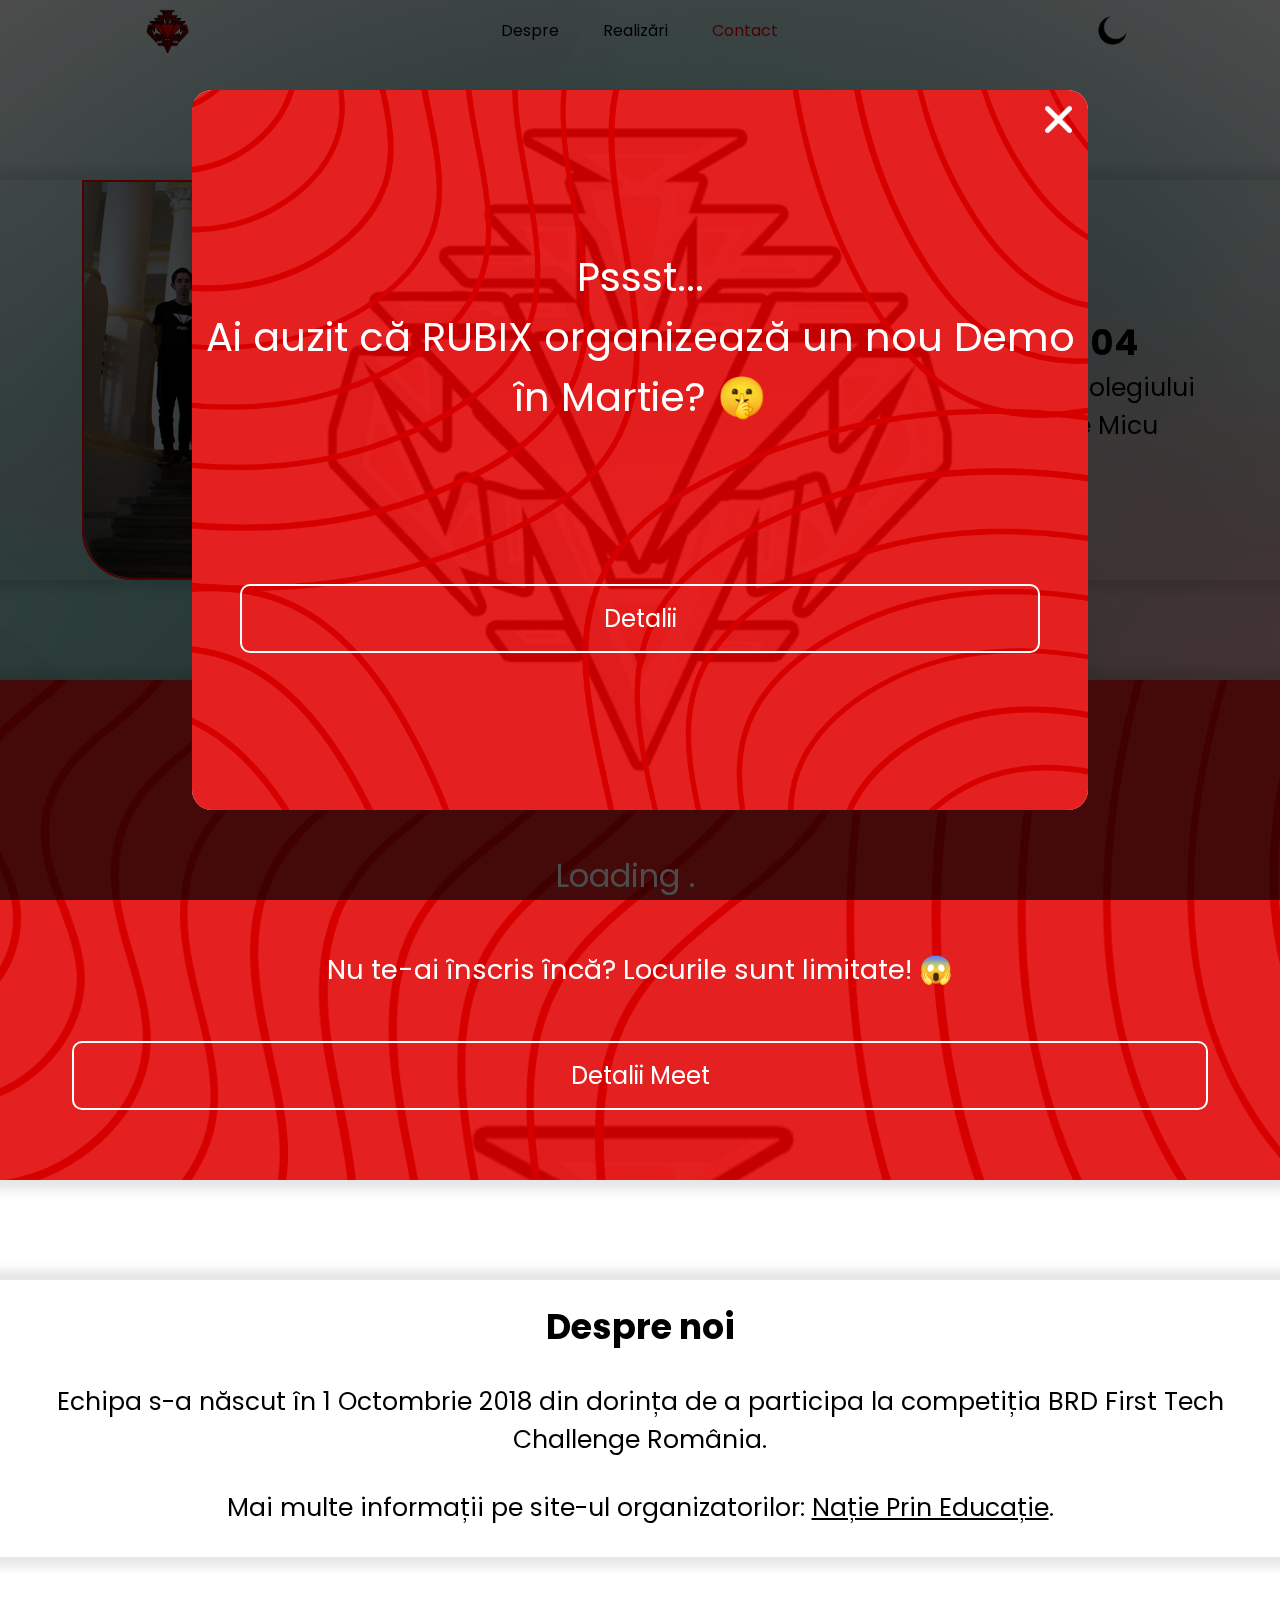
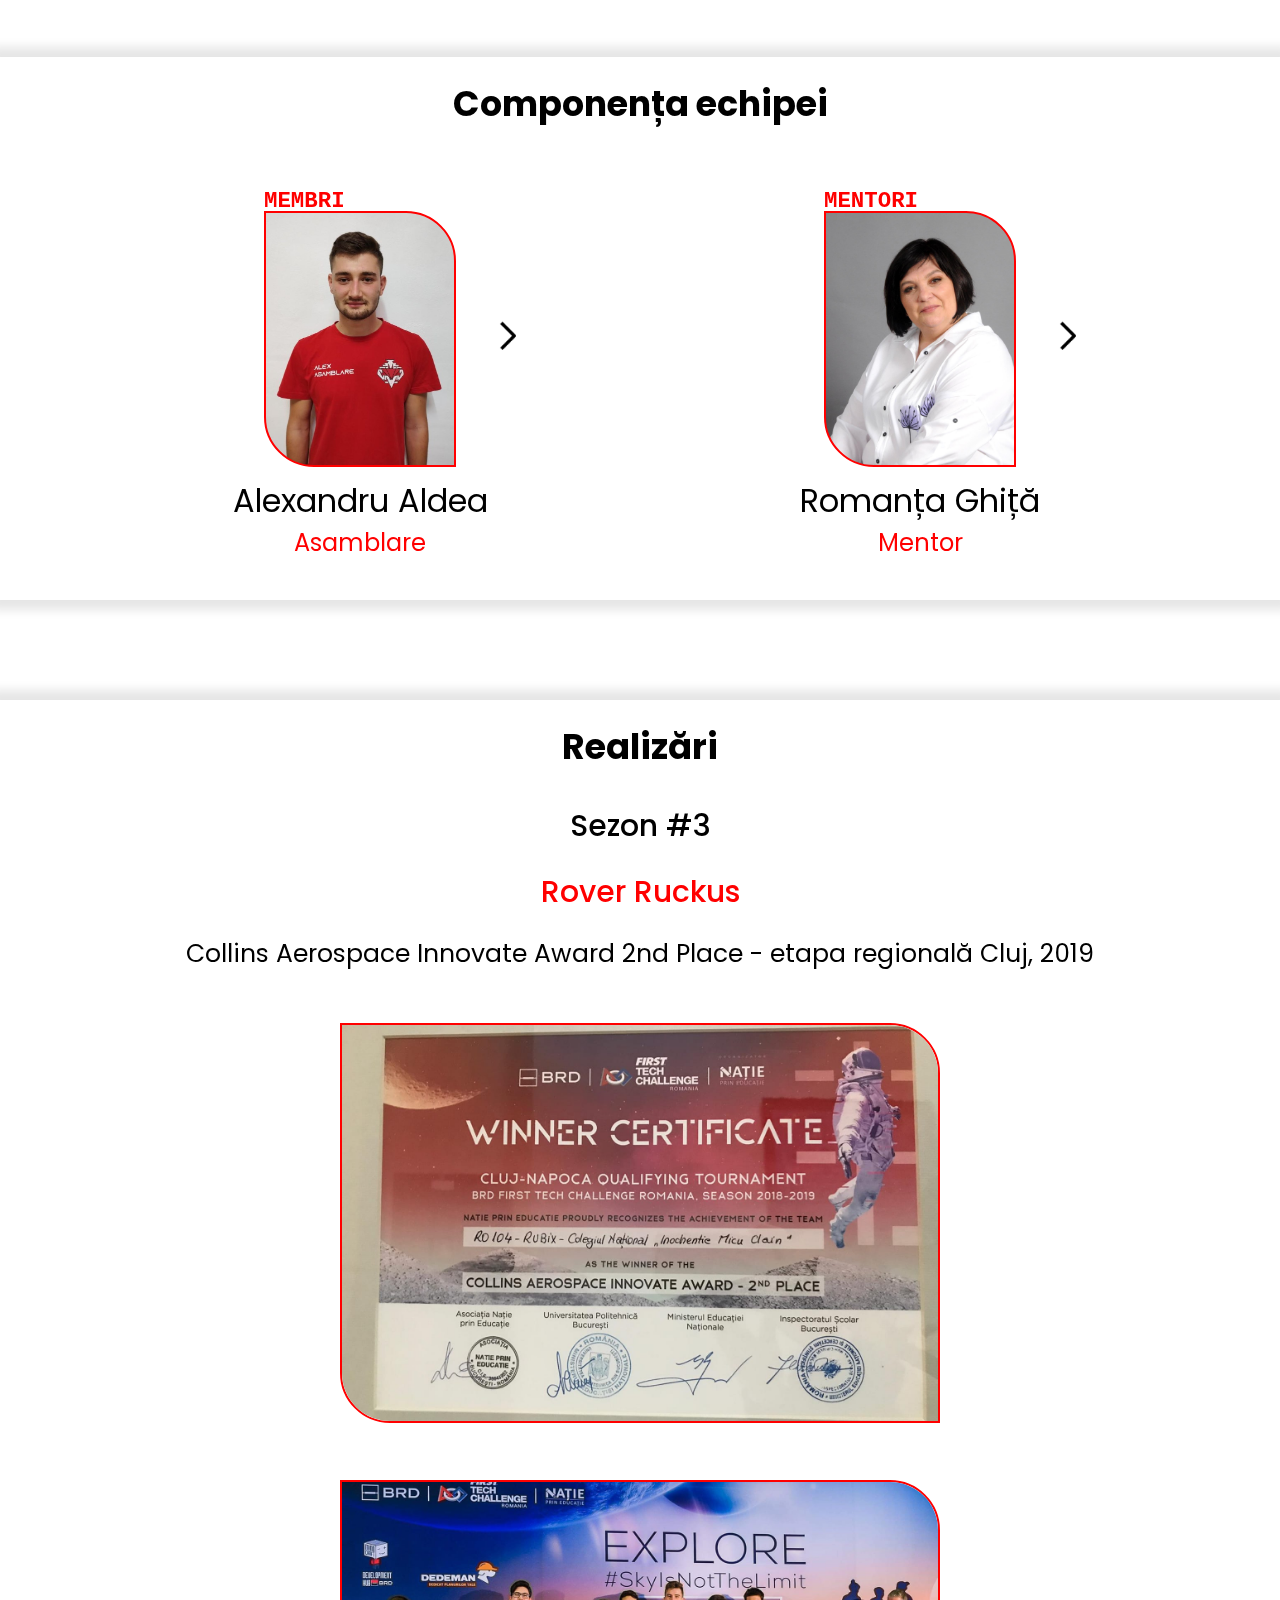
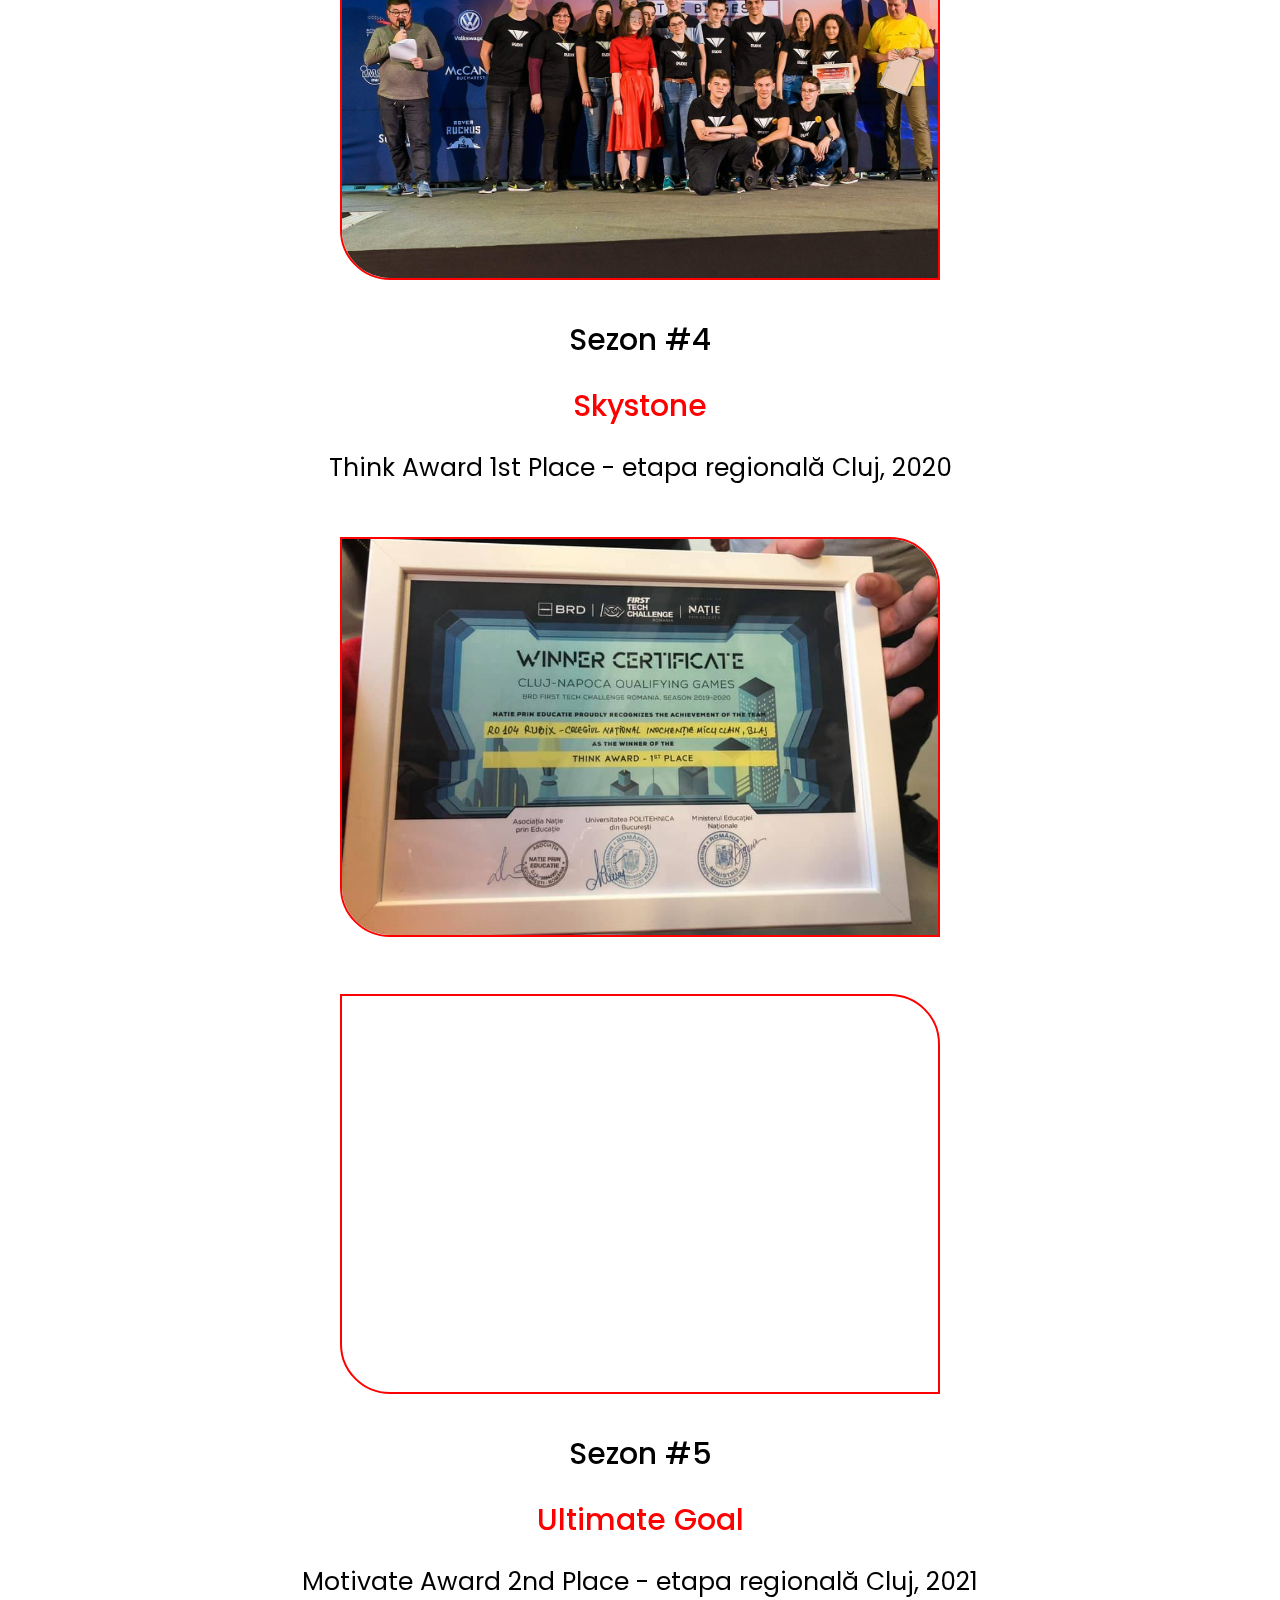
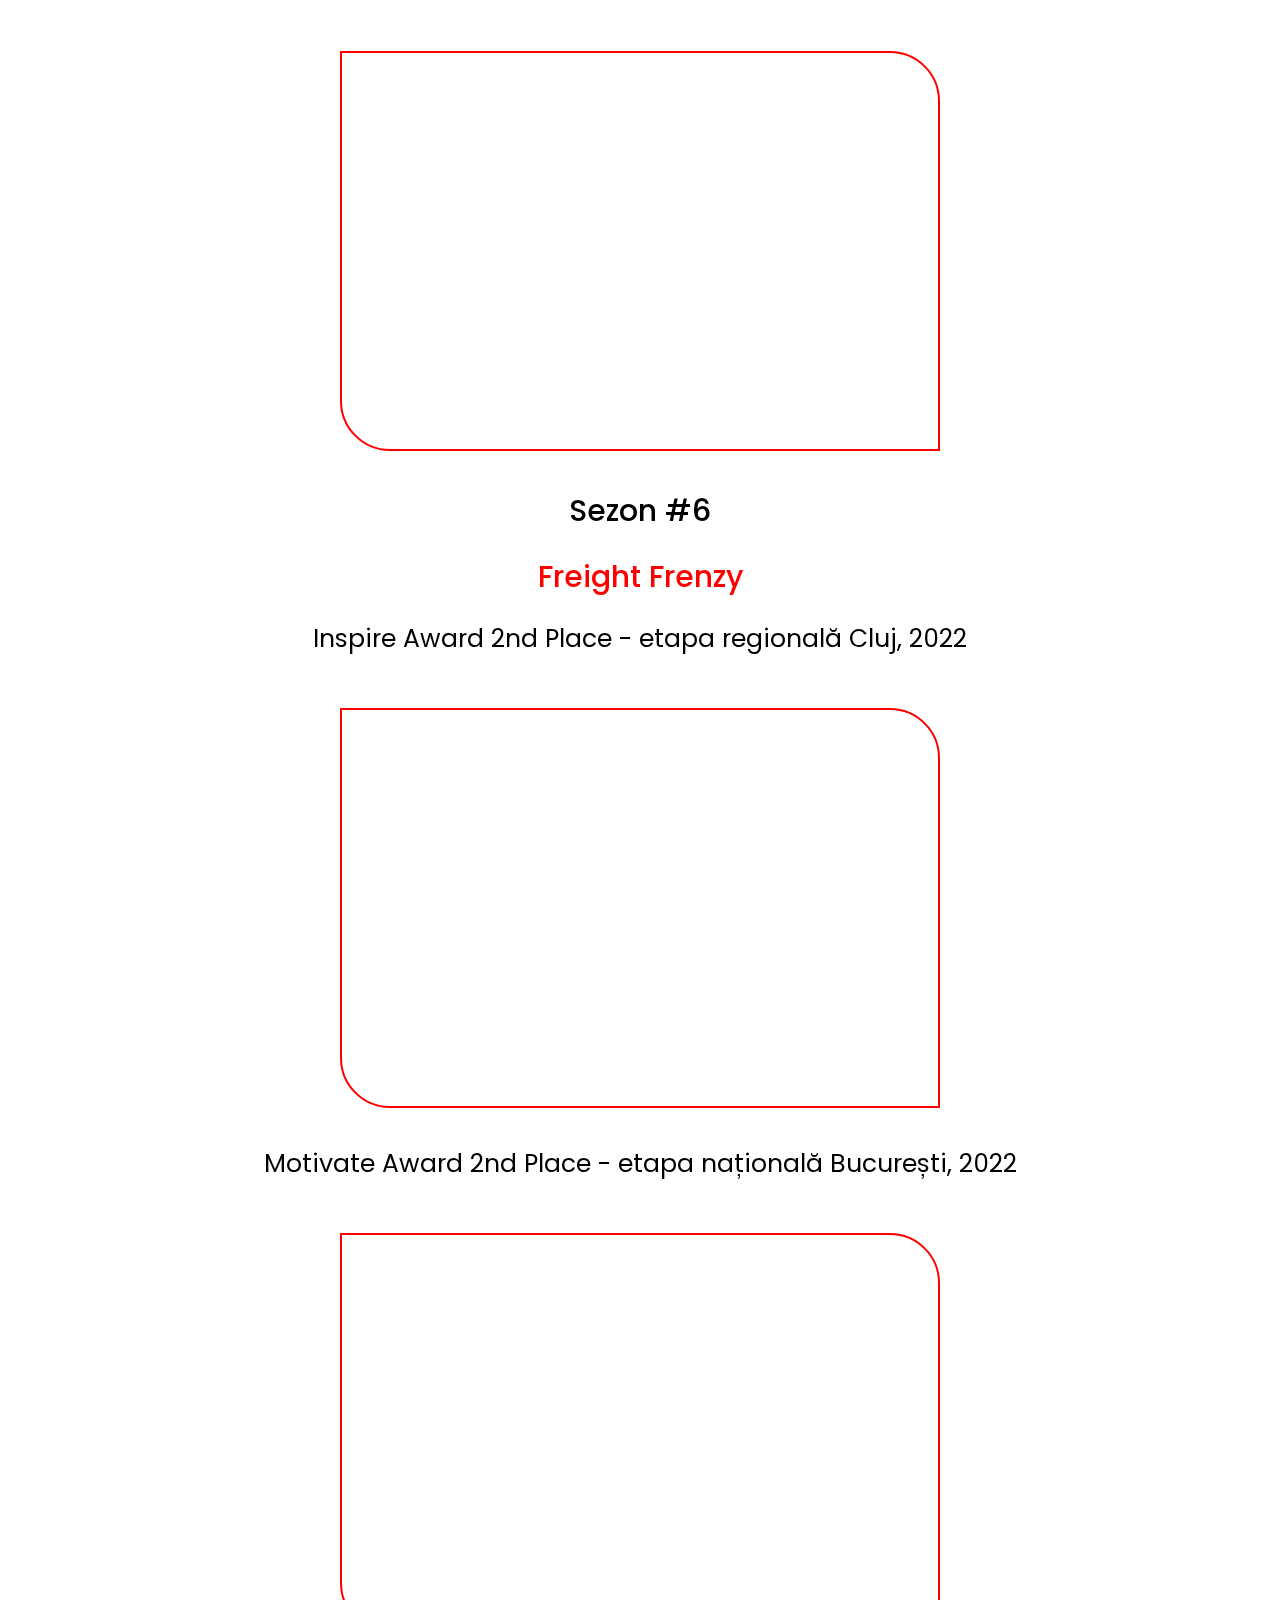
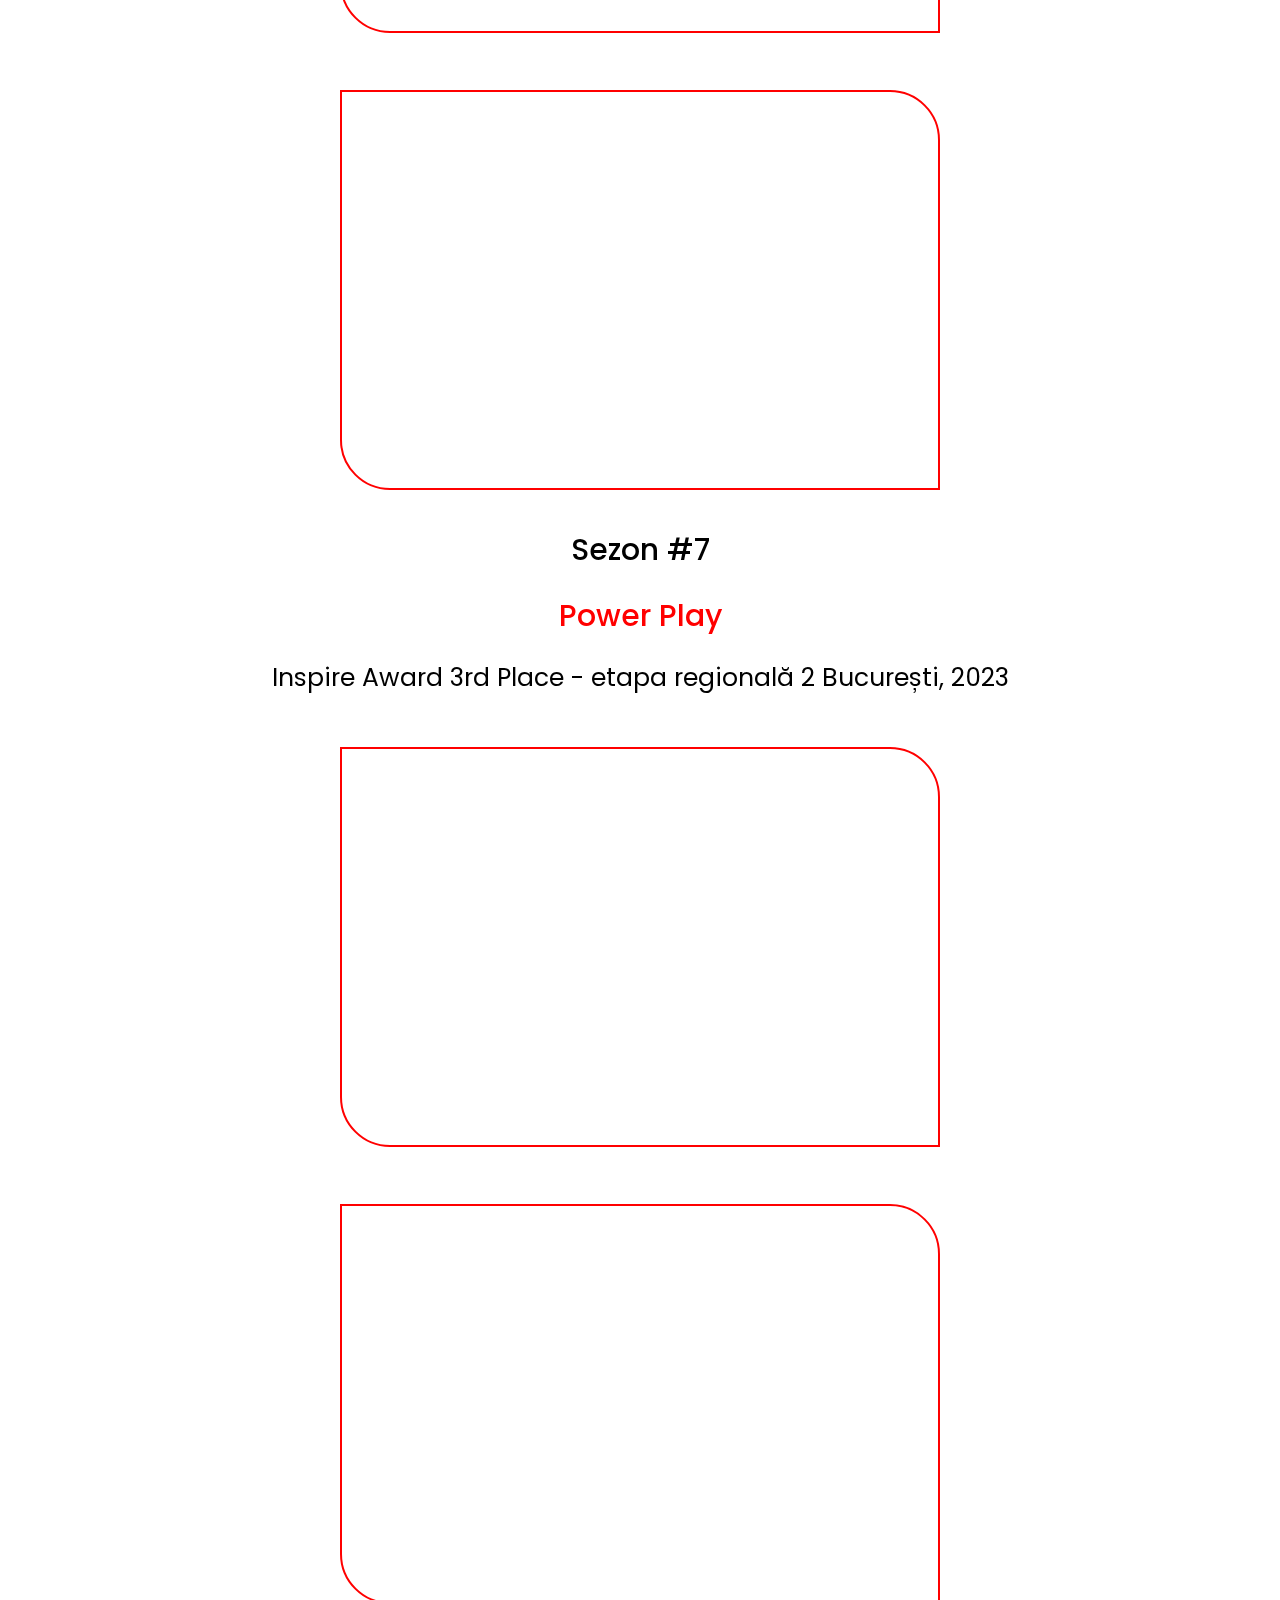
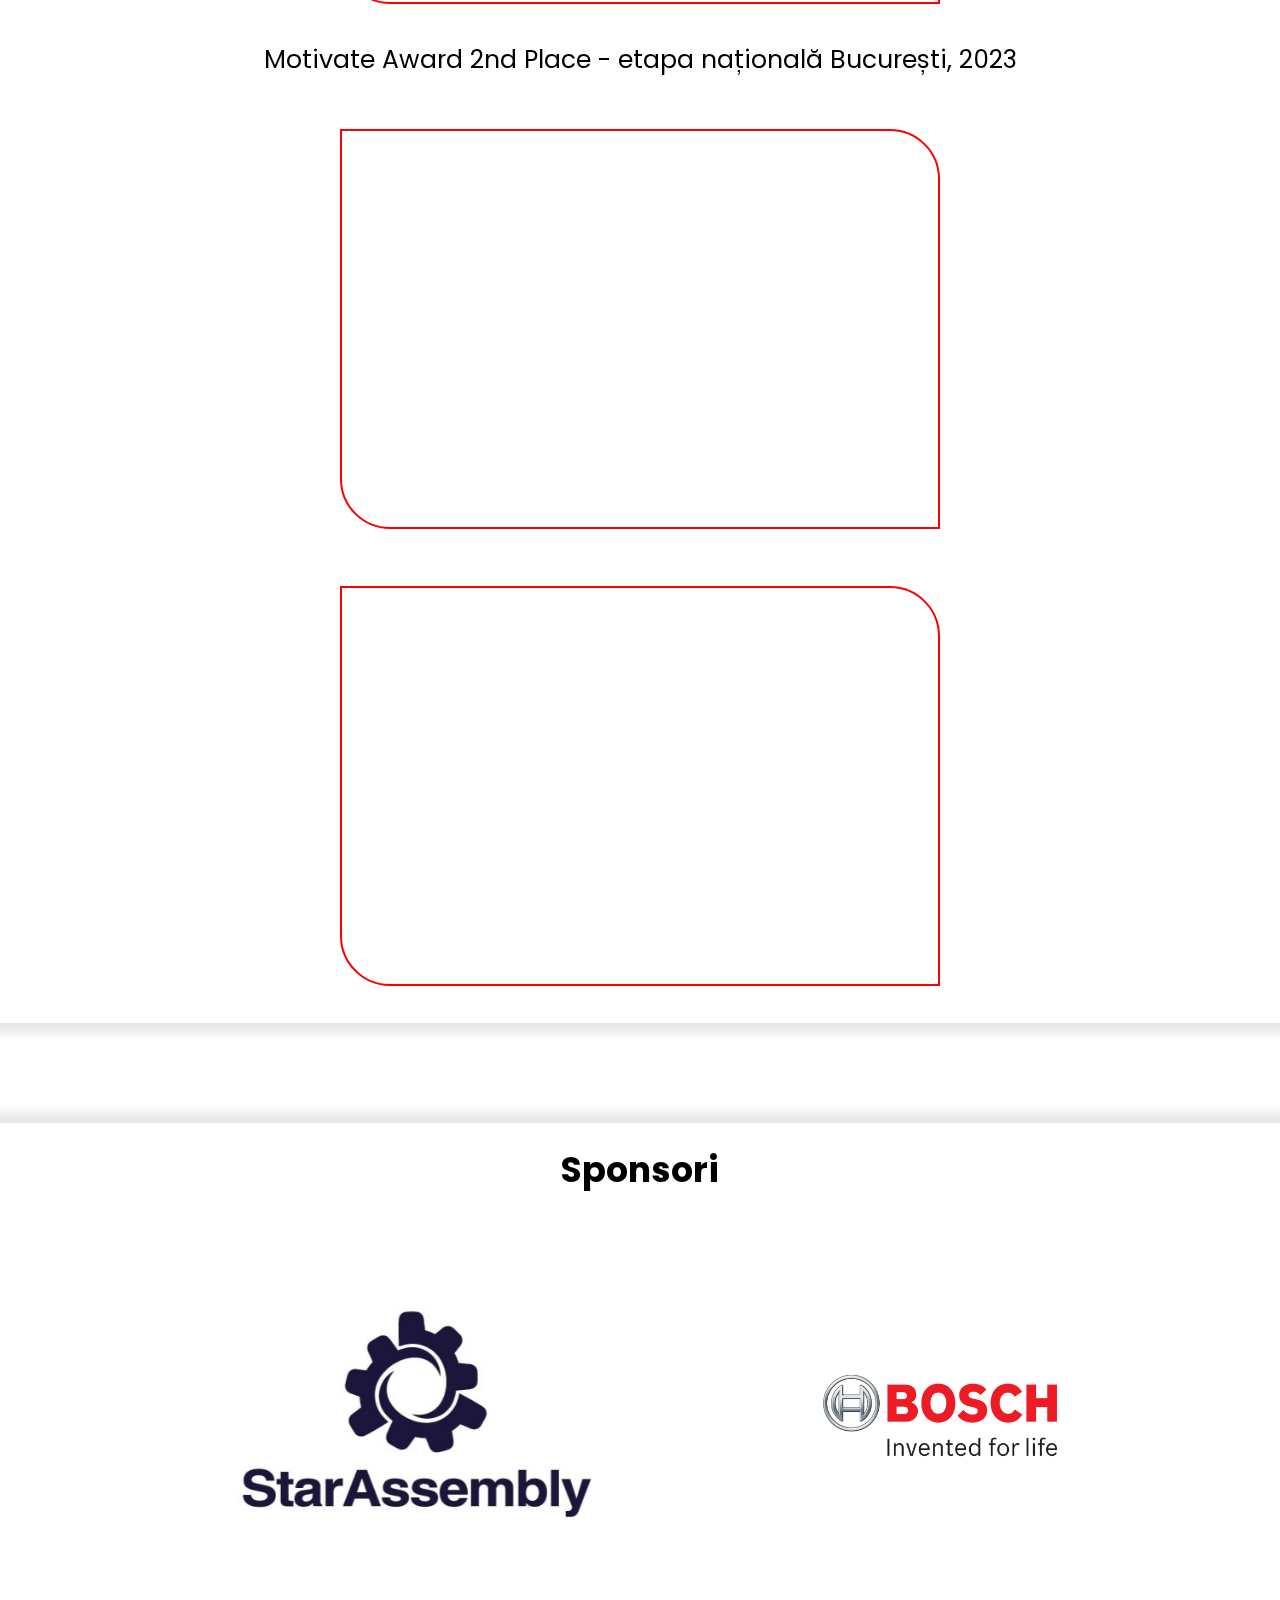
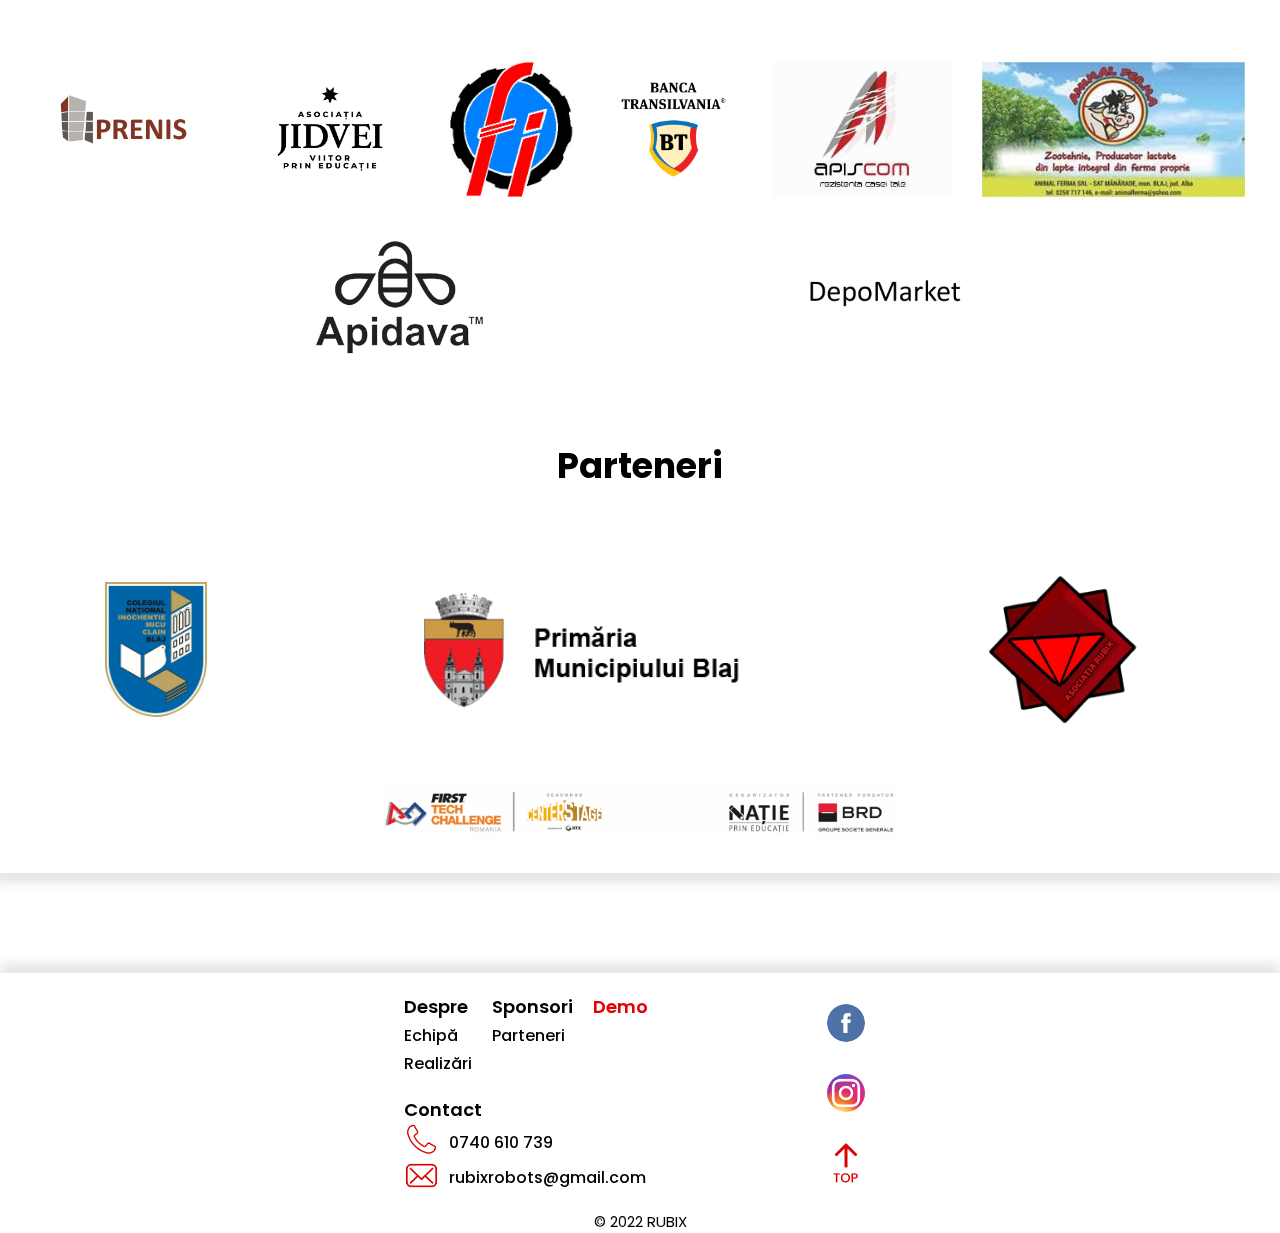
==== commit 36515c5d: "Demo 2 martie added" ====
--- a/index.html
+++ b/index.html
@@ -29,7 +29,7 @@
         <div class="pop-up-color">
           <div class="pop-up-text">
             Pssst... <br />
-            Ai auzit că RUBIX organizează un nou Meet în ianuarie? 🤫
+            Ai auzit că RUBIX organizează un nou Demo în Martie? 🤫
           </div>
           <a href="Demo.html"><div class="pop-up-button">Detalii</div></a>
           <div class="pop-up-close" onclick="closePopUp()"></div>
@@ -128,7 +128,15 @@
           class="pop-up-text"
           style="padding-left: 20px; padding-right: 20px; font-size: 3em"
         >
-          MEET me again by RUBIX
+          CENTERSTAGE
+          <span
+            style="
+              color: red;
+              text-shadow: -1px 1px 0 #000, 1px 1px 0 #000, 1px -1px 0 #000,
+                -1px -1px 0 #000;
+            "
+            >DEMO</span
+          >nstration
         </div>
         <div
           class="pop-up-text"
@@ -445,7 +453,7 @@
               <a href="#p51"><div class="t12">Parteneri</div></a>
             </div>
             <a href="Demo.html"
-              ><div class="t2 t11" style="color: rgb(230, 0, 0)">Meet</div></a
+              ><div class="t2 t11" style="color: rgb(230, 0, 0)">Demo</div></a
             >
           </div>
           <div class="sponsorizari">
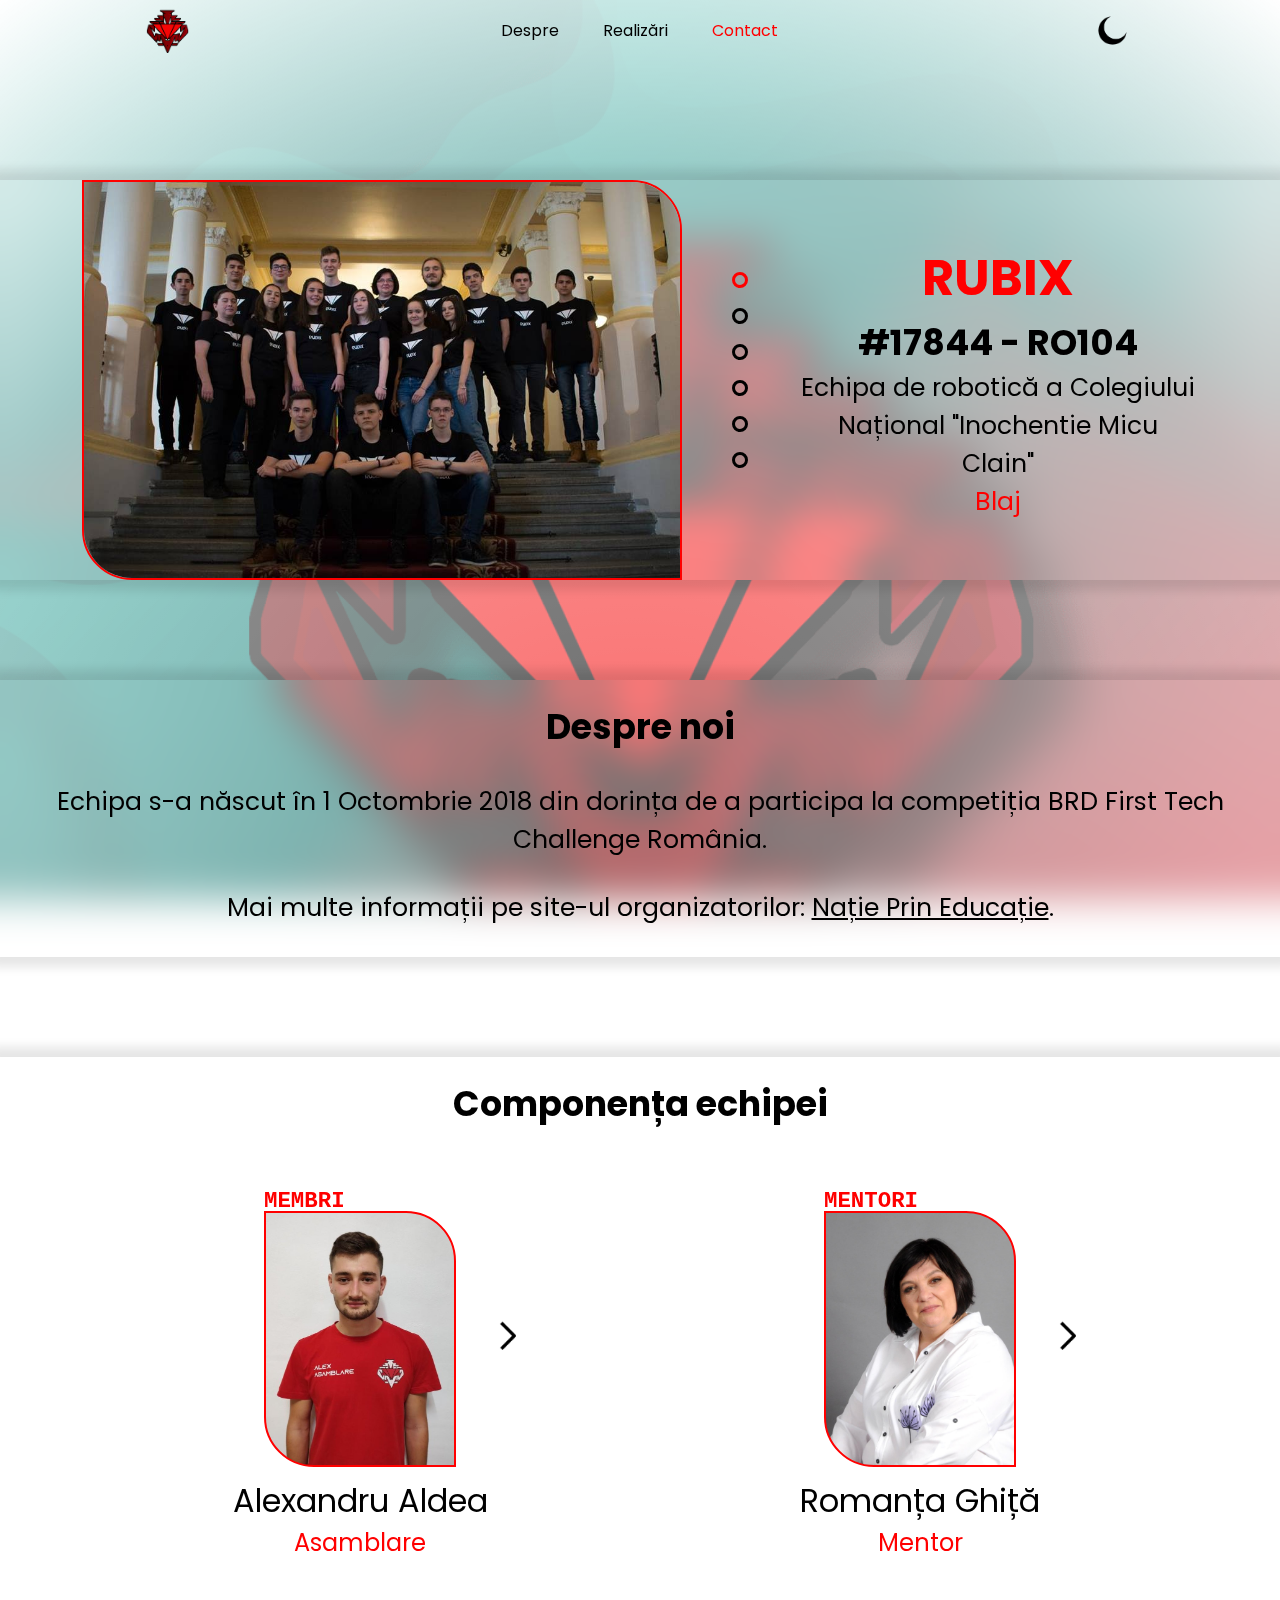
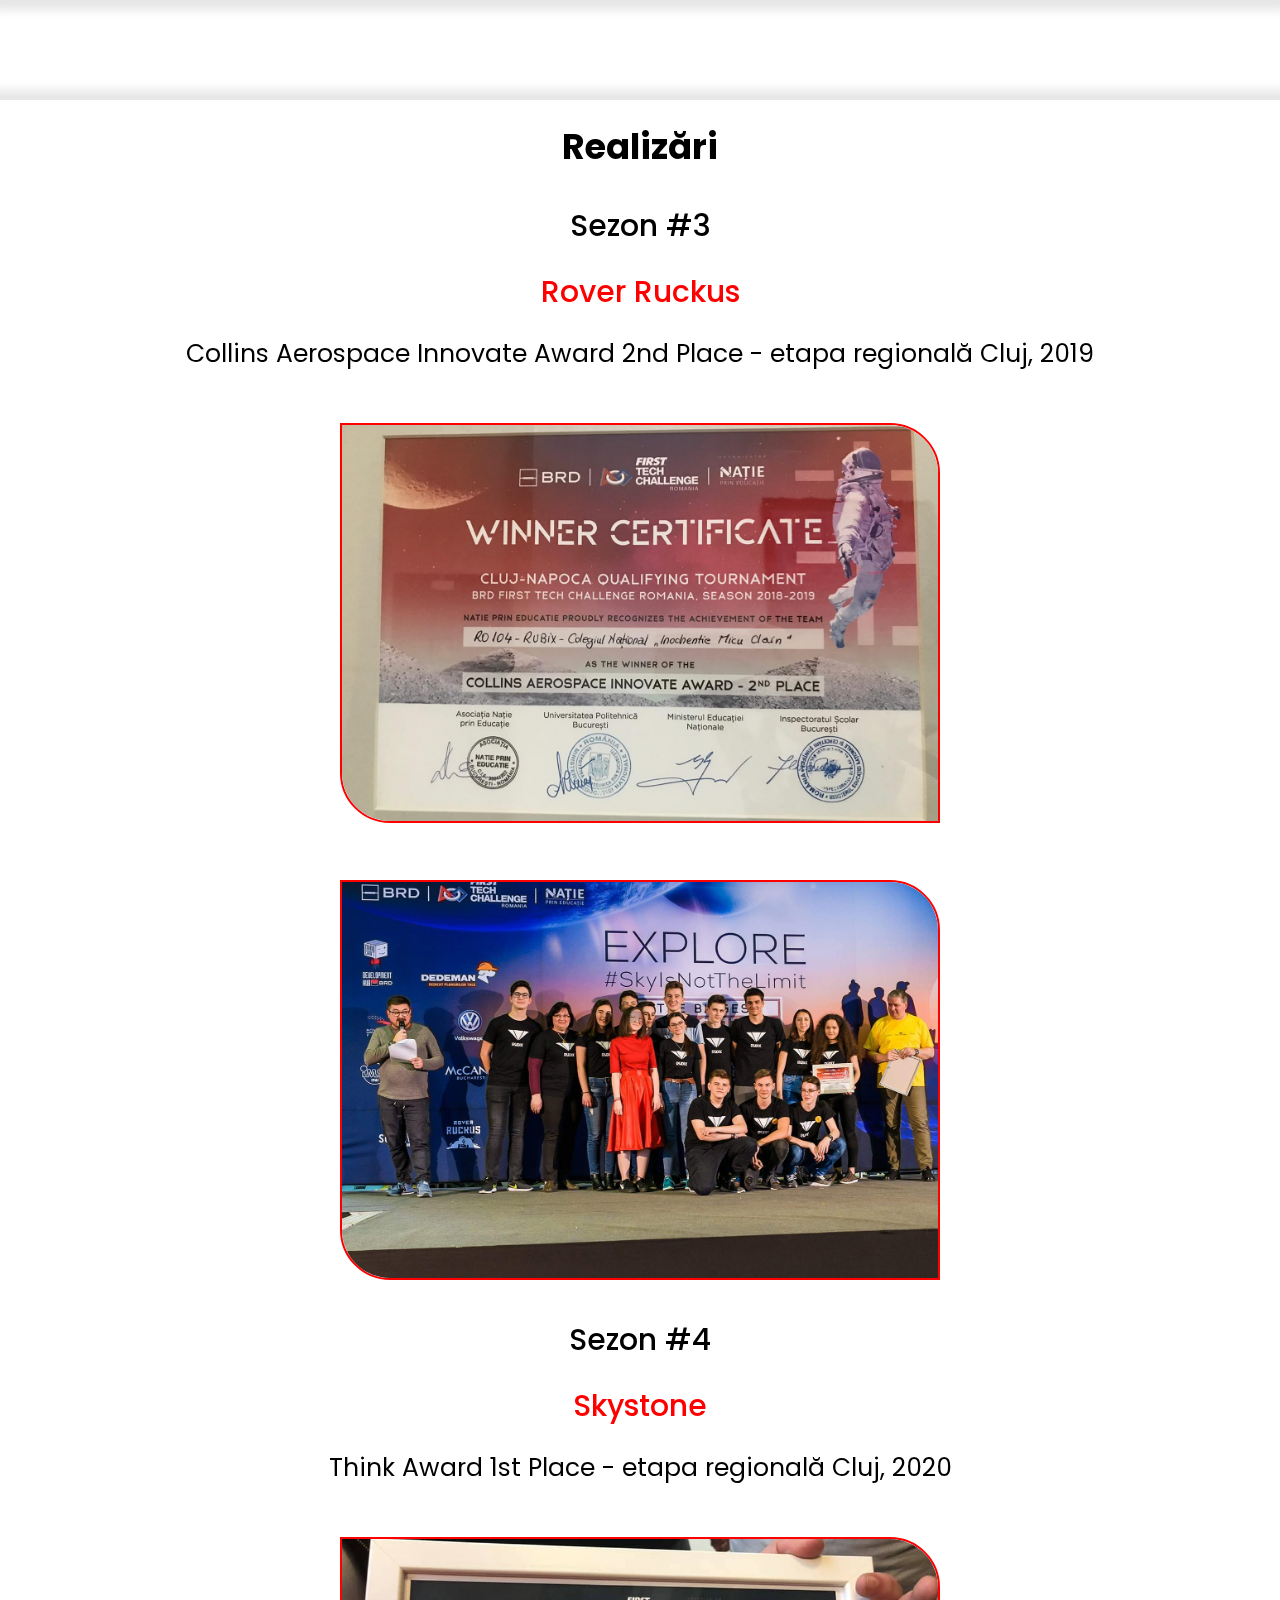
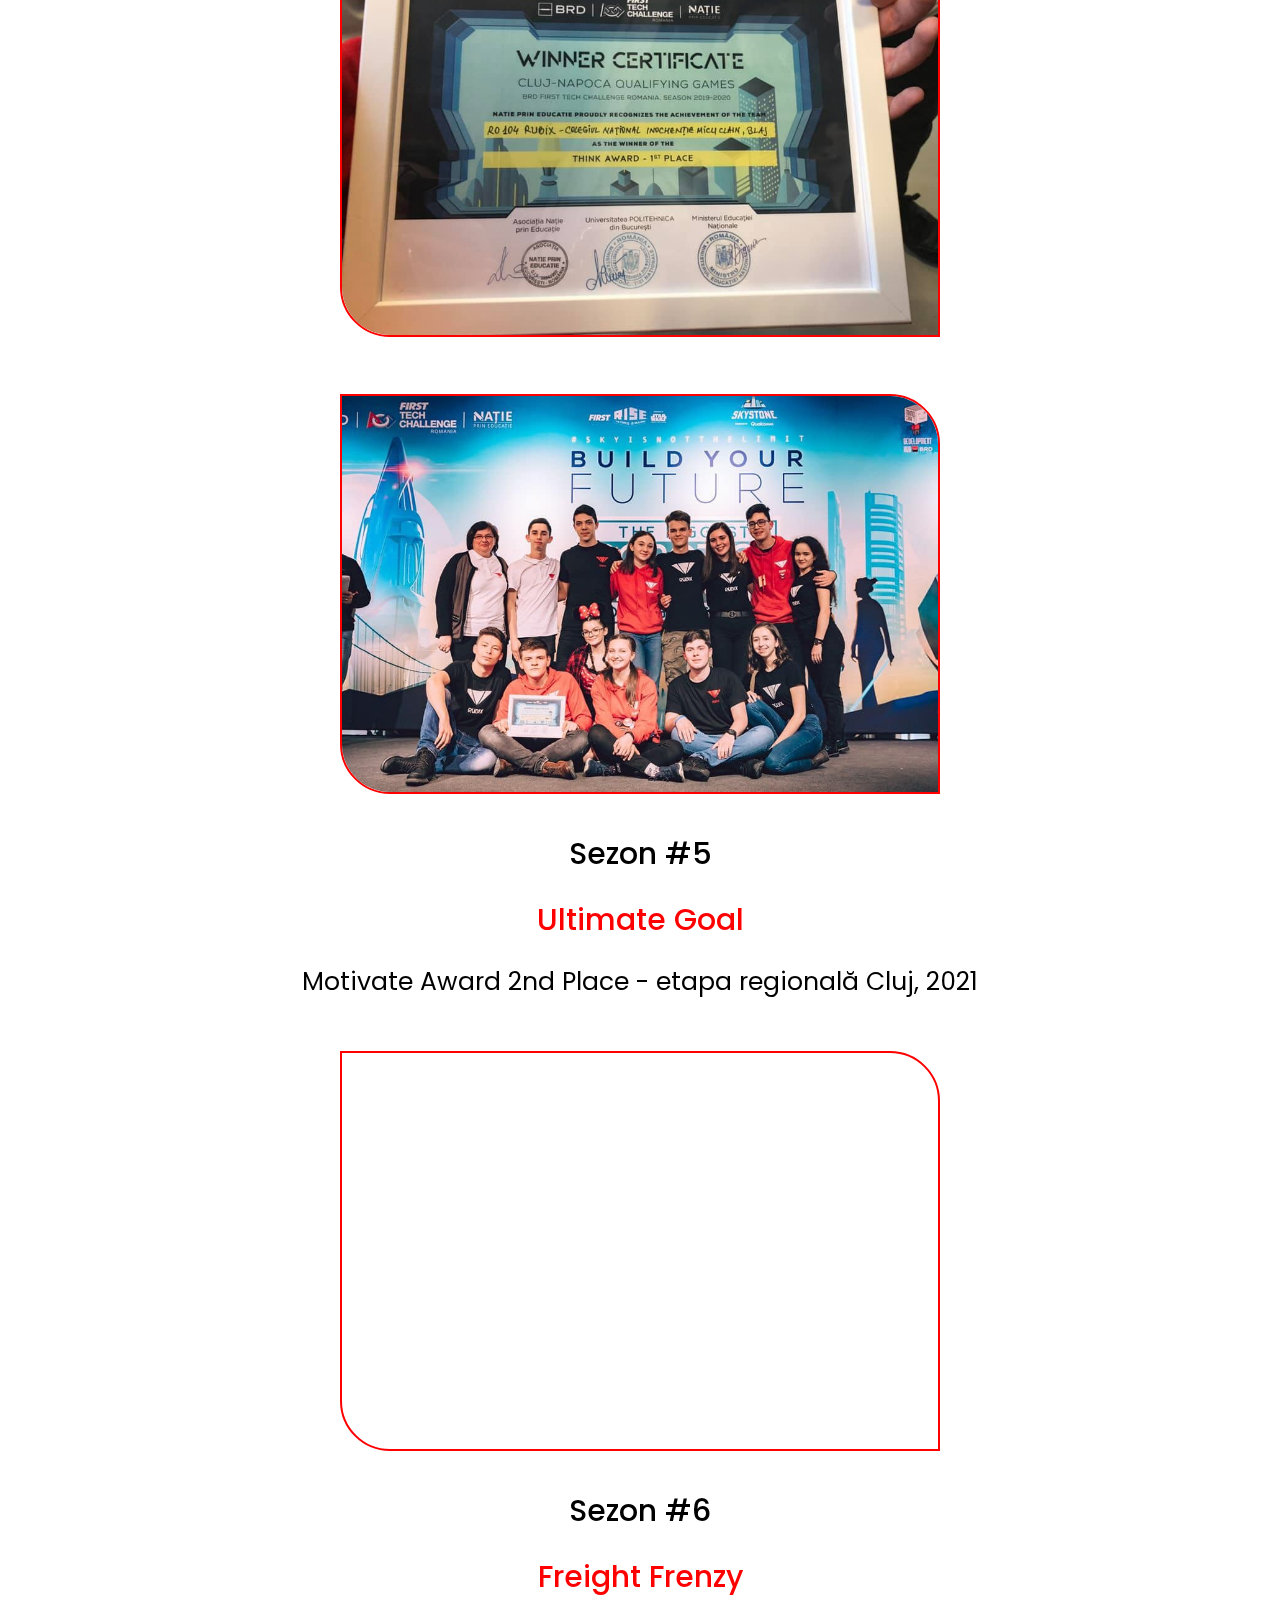
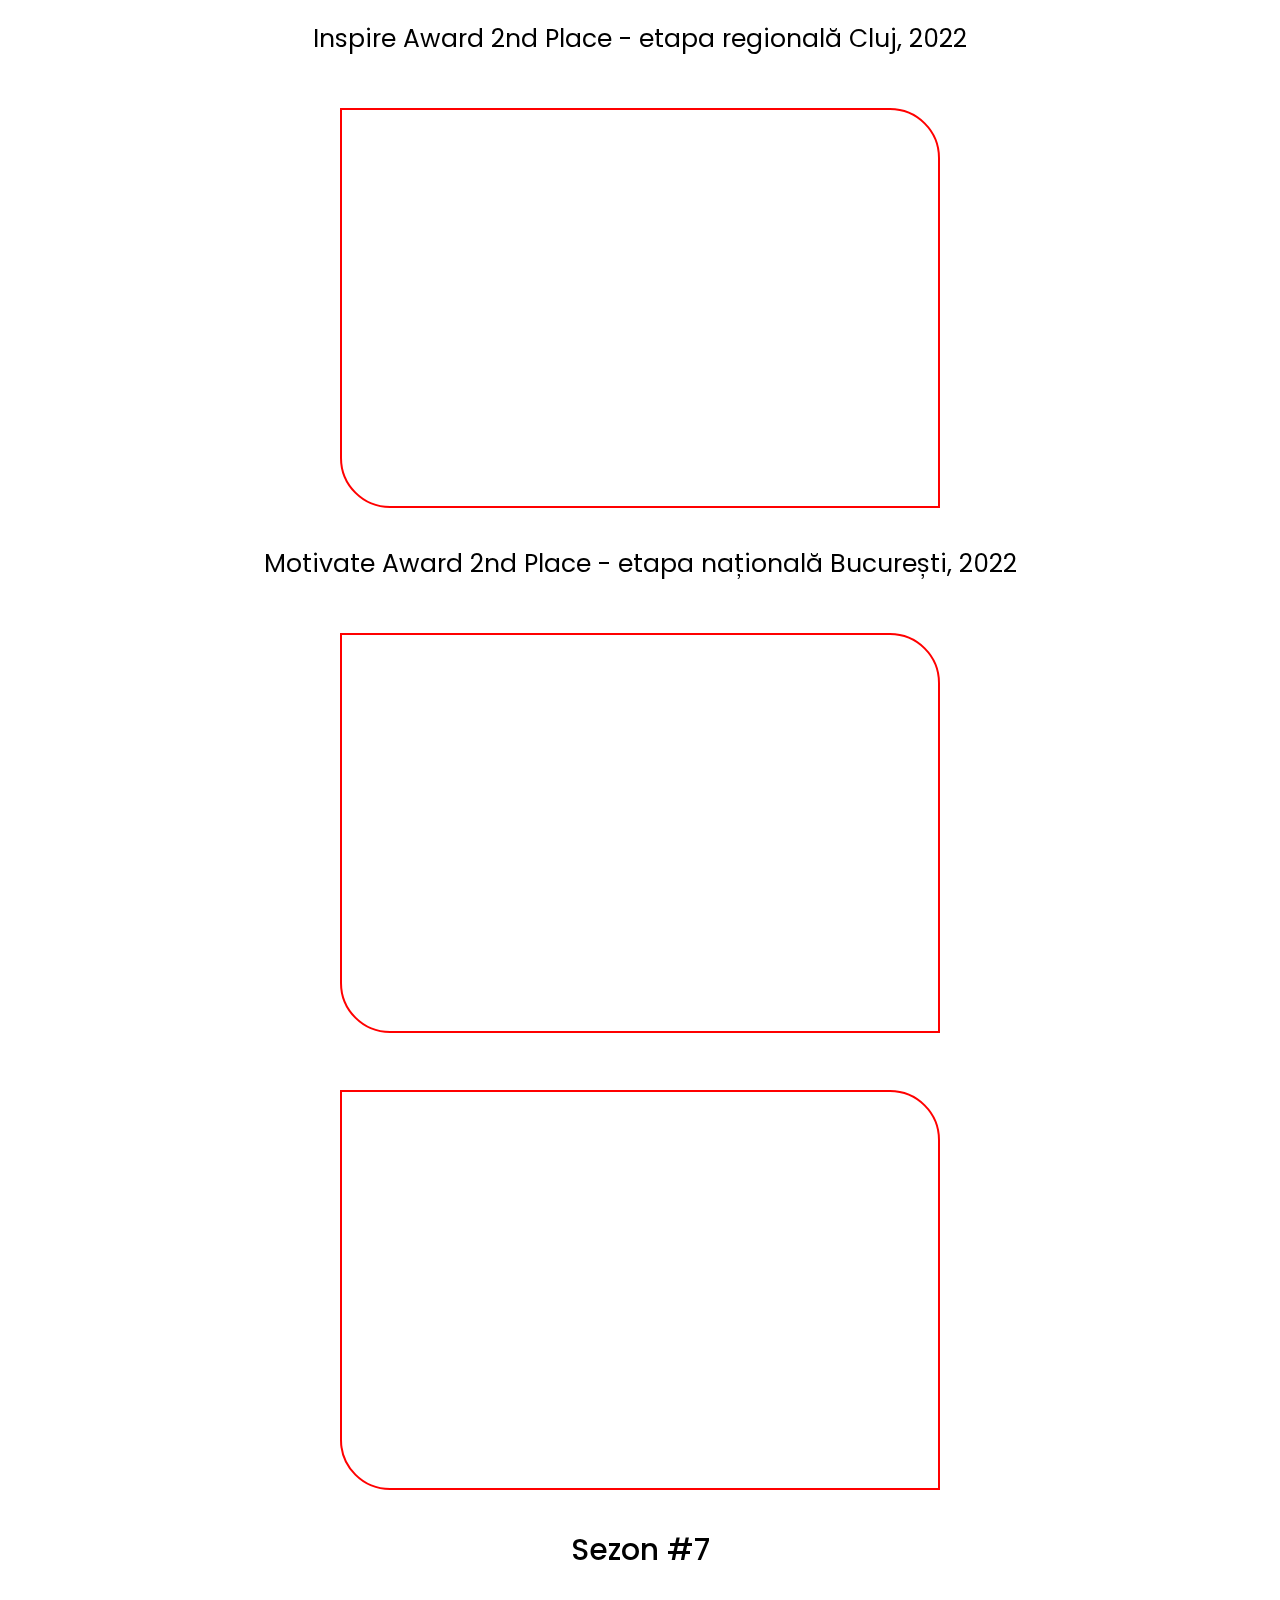
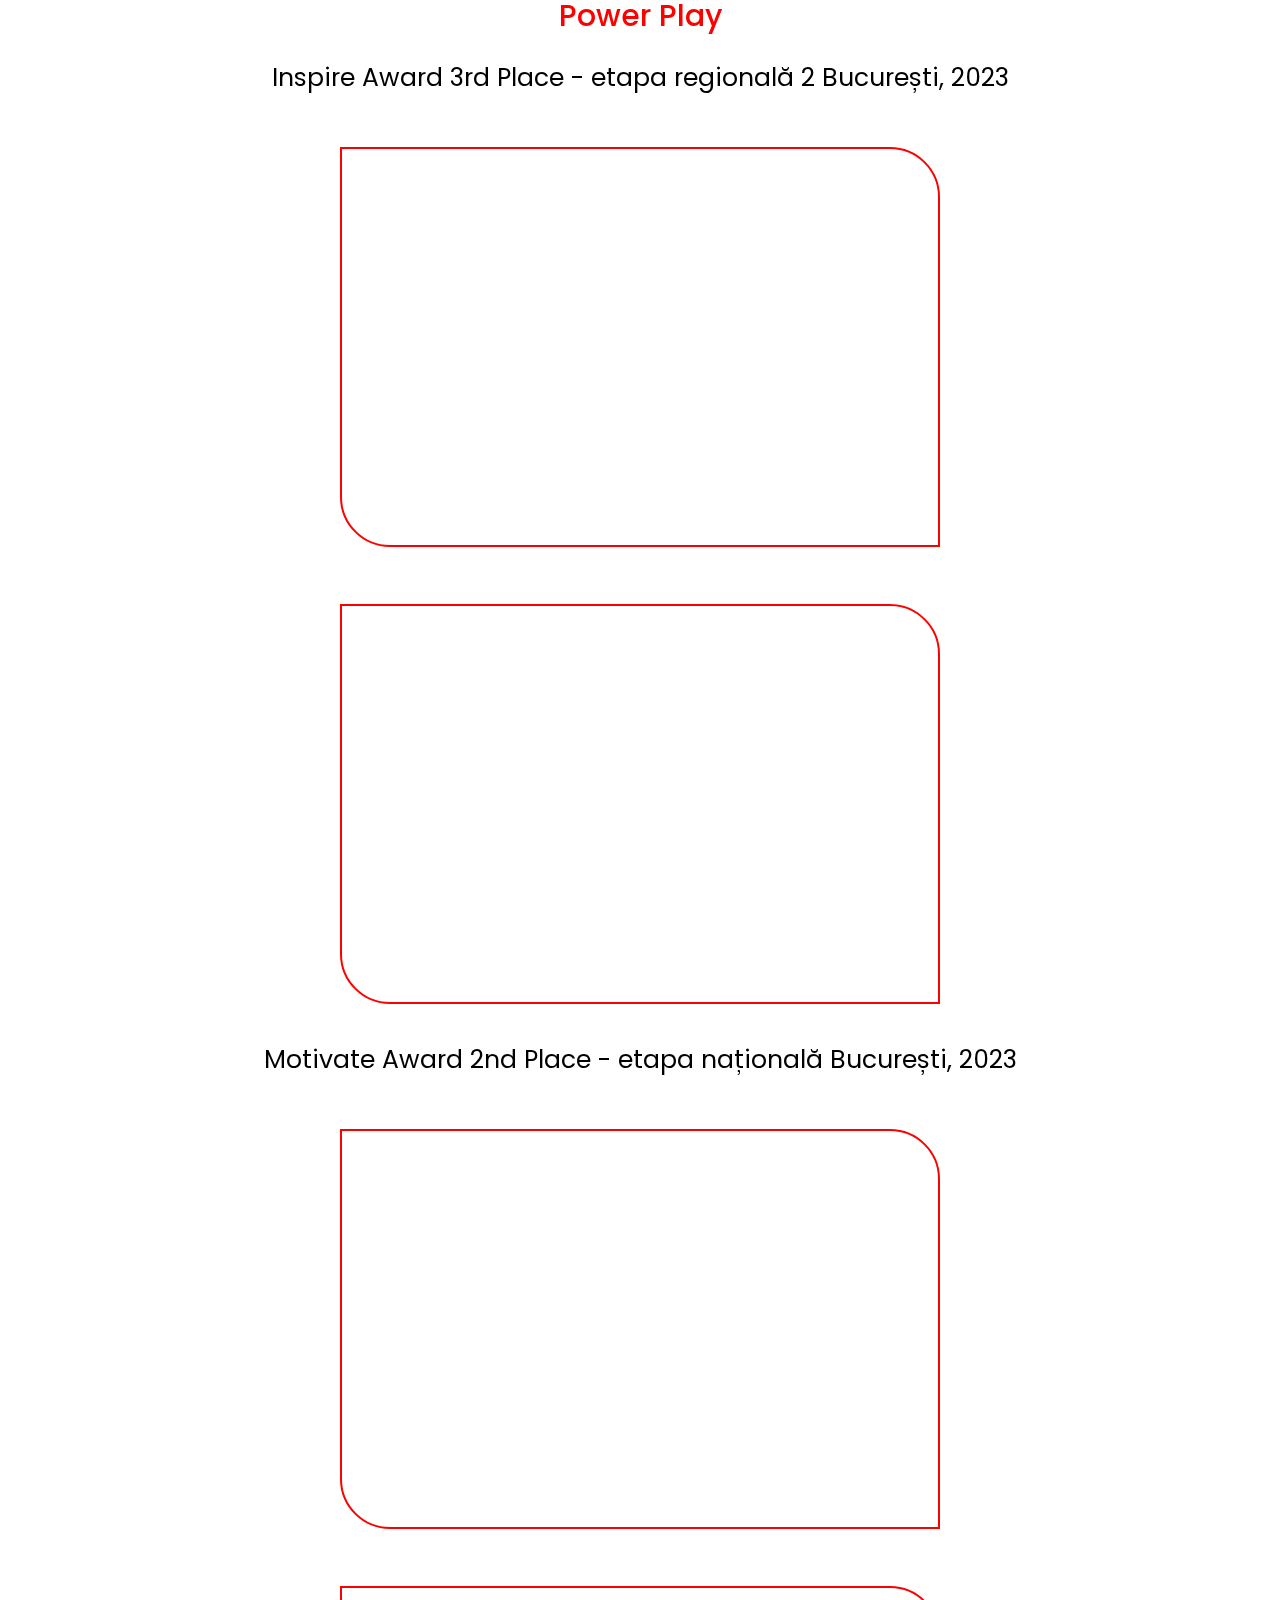
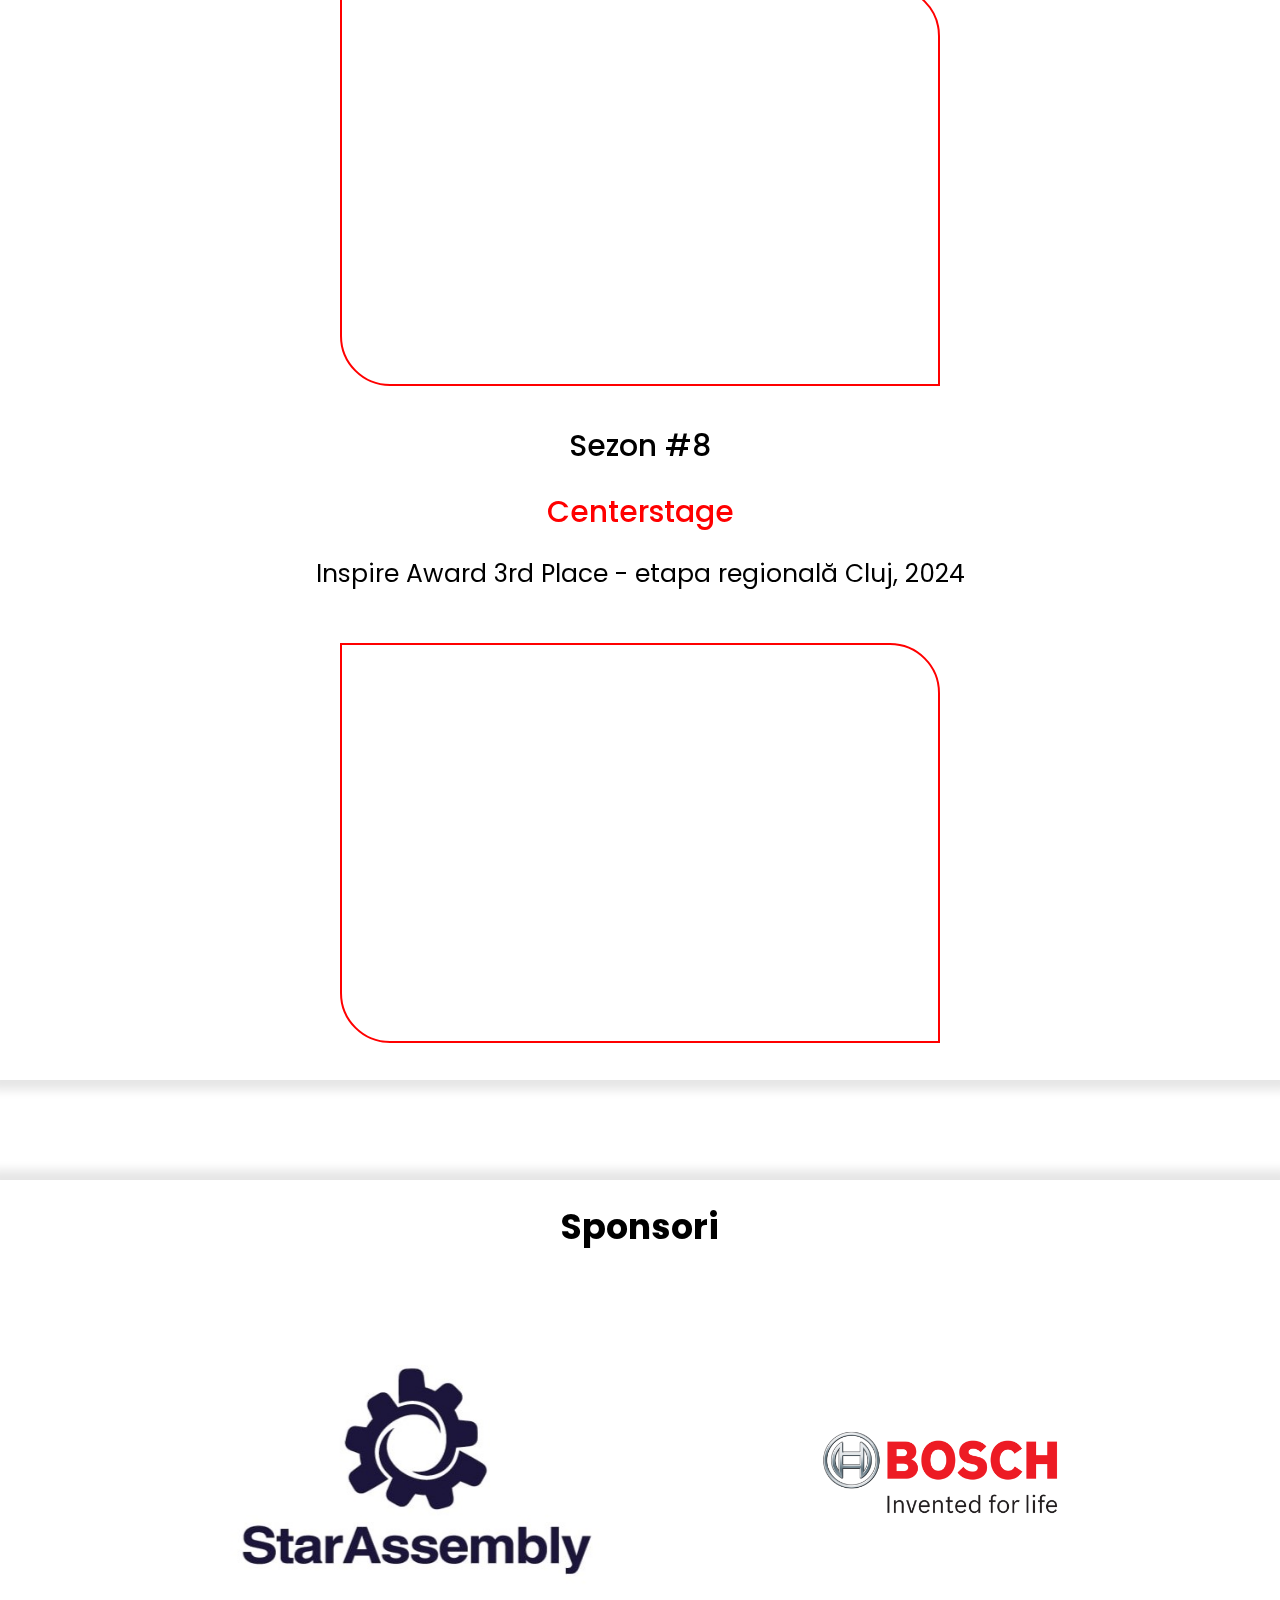
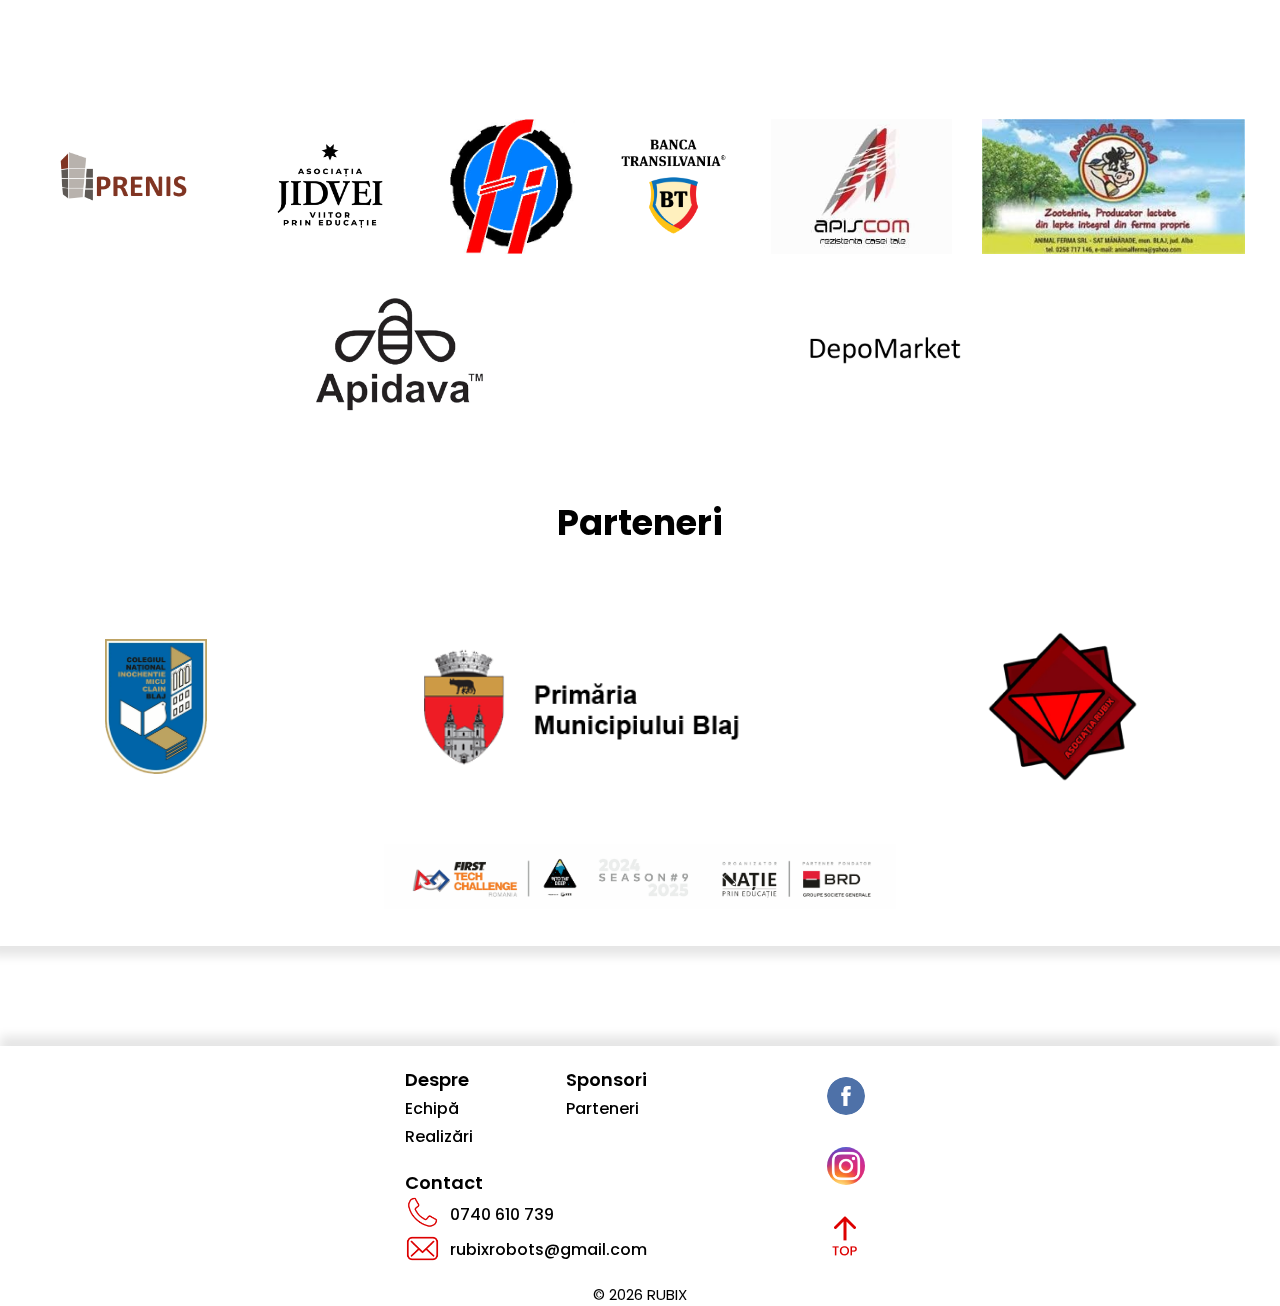
==== commit 307013ab: "2024 prize + demo out + logo changed for season 9" ====
--- a/index.html
+++ b/index.html
@@ -24,7 +24,7 @@
       </div>
     </nav>
 
-    <div id="pop_up">
+    <!-- <div id="pop_up">
       <div class="pop-up-window">
         <div class="pop-up-color">
           <div class="pop-up-text">
@@ -35,7 +35,7 @@
           <div class="pop-up-close" onclick="closePopUp()"></div>
         </div>
       </div>
-    </div>
+    </div> -->
 
     <div class="spatiu" id="p1"></div>
 
@@ -122,7 +122,7 @@
     <div class="fundal"></div>
     <div class="blur"></div>
 
-    <div class="despre anunt-demo">
+    <!-- <div class="despre anunt-demo">
       <div class="pop-up-color" style="border-radius: 0">
         <div
           class="pop-up-text"
@@ -163,7 +163,7 @@
           </div></a
         >
       </div>
-    </div>
+    </div> -->
 
     <div id="p2"></div>
     <div class="despre">
@@ -387,6 +387,18 @@
         <img
           src="./images/motivate2sez7nationalagrup.jpg"
           alt="sez7motivate2grup"
+          loading="lazy"
+        />
+      </div>
+      <h3 class="titlu-realizare">Sezon #8</h3>
+      <h3 class="titlu-realizare" style="color: red">Centerstage</h3>
+      <p class="titlu-descriere despre-text">
+        Inspire Award 3rd Place - etapa regională Cluj, 2024
+      </p>
+      <div class="poza-reusite">
+        <img
+          src="./images/inspire3sez8.jpeg"
+          alt="sez8inspire3"
           loading="lazy"
         />
       </div>
@@ -452,9 +464,9 @@
               <a href="#p5"><div class="t11">Sponsori</div></a>
               <a href="#p51"><div class="t12">Parteneri</div></a>
             </div>
-            <a href="Demo.html"
+            <!-- <a href="Demo.html"
               ><div class="t2 t11" style="color: rgb(230, 0, 0)">Demo</div></a
-            >
+            > -->
           </div>
           <div class="sponsorizari">
             <div class="t11_no_hover" style="cursor: default">Contact</div>
@@ -503,7 +515,7 @@
         <a
           href="https://github.com/GPuia18"
           style="color: var(--black); text-decoration: none"
-          ><p>© 2022 RUBIX</p></a
+          ><p id="copyright">© 2022 RUBIX</p></a
         >
       </div>
     </div>
@@ -516,7 +528,11 @@
 
     var v = document.querySelector(":root");
 
-    let q = document.getElementById("pop_up");
+    //let q = document.getElementById("pop_up");
+
+    document.getElementById(
+      "copyright"
+    ).innerHTML = `© ${new Date().getFullYear()} RUBIX`;
 
     var p = 13,
       p1 = 5;
@@ -644,22 +660,22 @@
       else c1 = 1;
     }, r1);
 
-    let pct1 = document.getElementById("punct1");
-    let pct2 = document.getElementById("punct2");
-    let pct3 = document.getElementById("punct3");
-    setInterval(function autoPoints() {
-      if (pct3.style.opacity == "1") {
-        pct1.style.opacity = "0";
-        pct2.style.opacity = "0";
-        pct3.style.opacity = "0";
-      } else if (pct2.style.opacity == "1") {
-        pct3.style.opacity = "1";
-      } else if (pct1.style.opacity == "1") {
-        pct2.style.opacity = "1";
-      } else {
-        pct1.style.opacity = "1";
-      }
-    }, 1000);
+    // let pct1 = document.getElementById("punct1");
+    // let pct2 = document.getElementById("punct2");
+    // let pct3 = document.getElementById("punct3");
+    // setInterval(function autoPoints() {
+    //   if (pct3.style.opacity == "1") {
+    //     pct1.style.opacity = "0";
+    //     pct2.style.opacity = "0";
+    //     pct3.style.opacity = "0";
+    //   } else if (pct2.style.opacity == "1") {
+    //     pct3.style.opacity = "1";
+    //   } else if (pct1.style.opacity == "1") {
+    //     pct2.style.opacity = "1";
+    //   } else {
+    //     pct1.style.opacity = "1";
+    //   }
+    // }, 1000);
 
     const sectionNav = document.querySelector("nav");
     const sectionOne = document.querySelector(".spatiu");
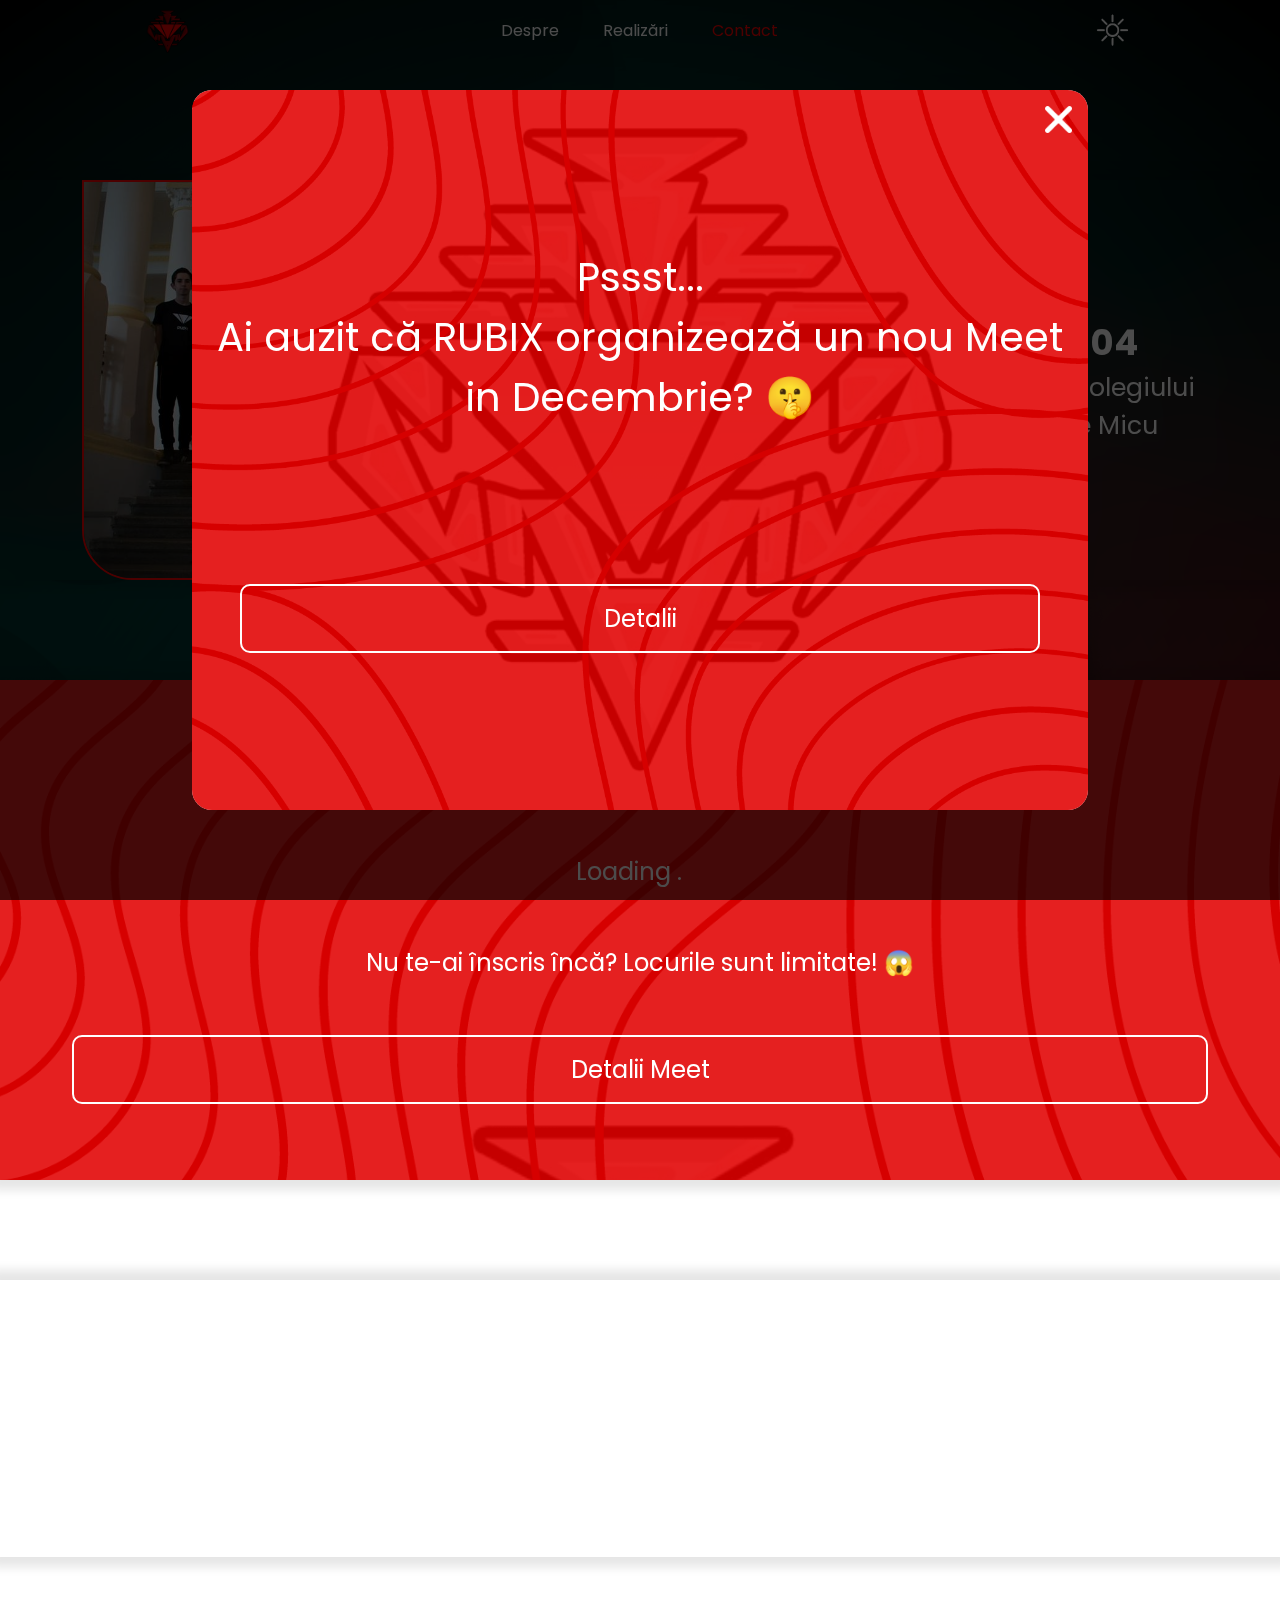
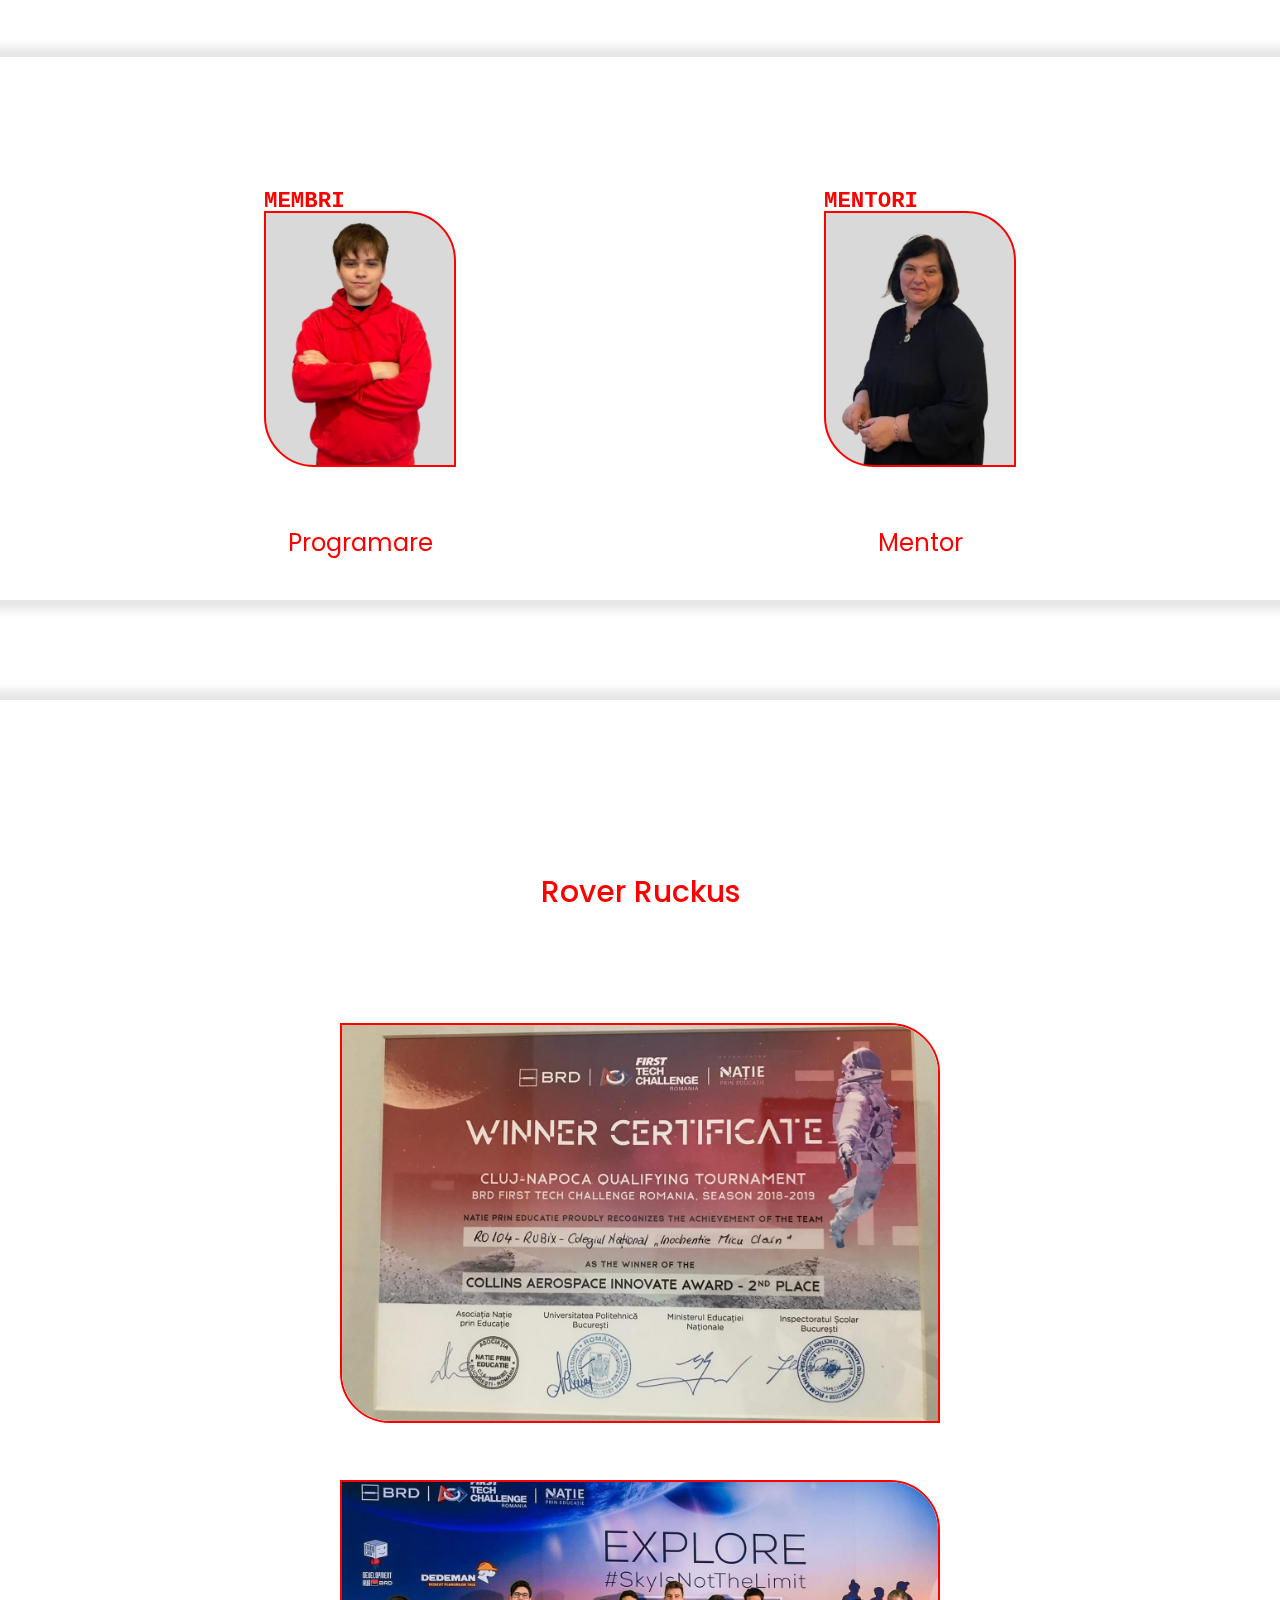
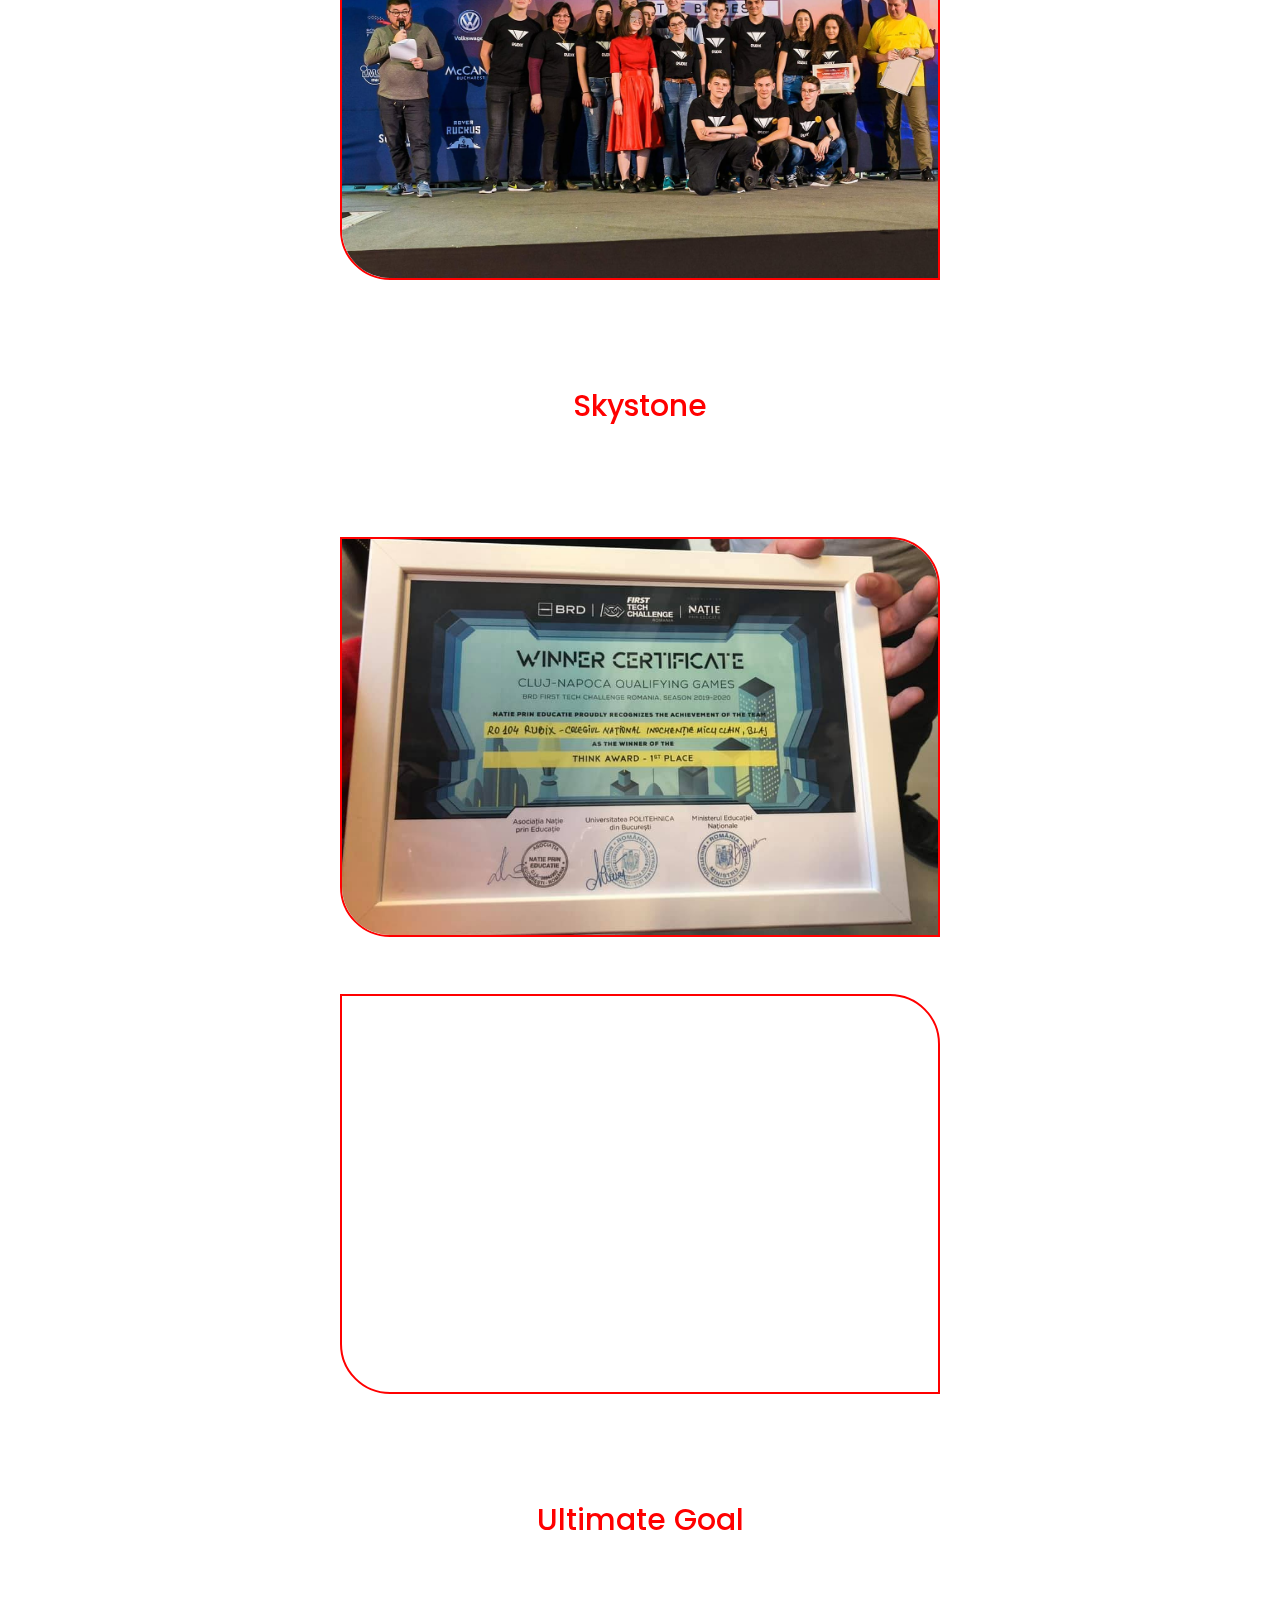
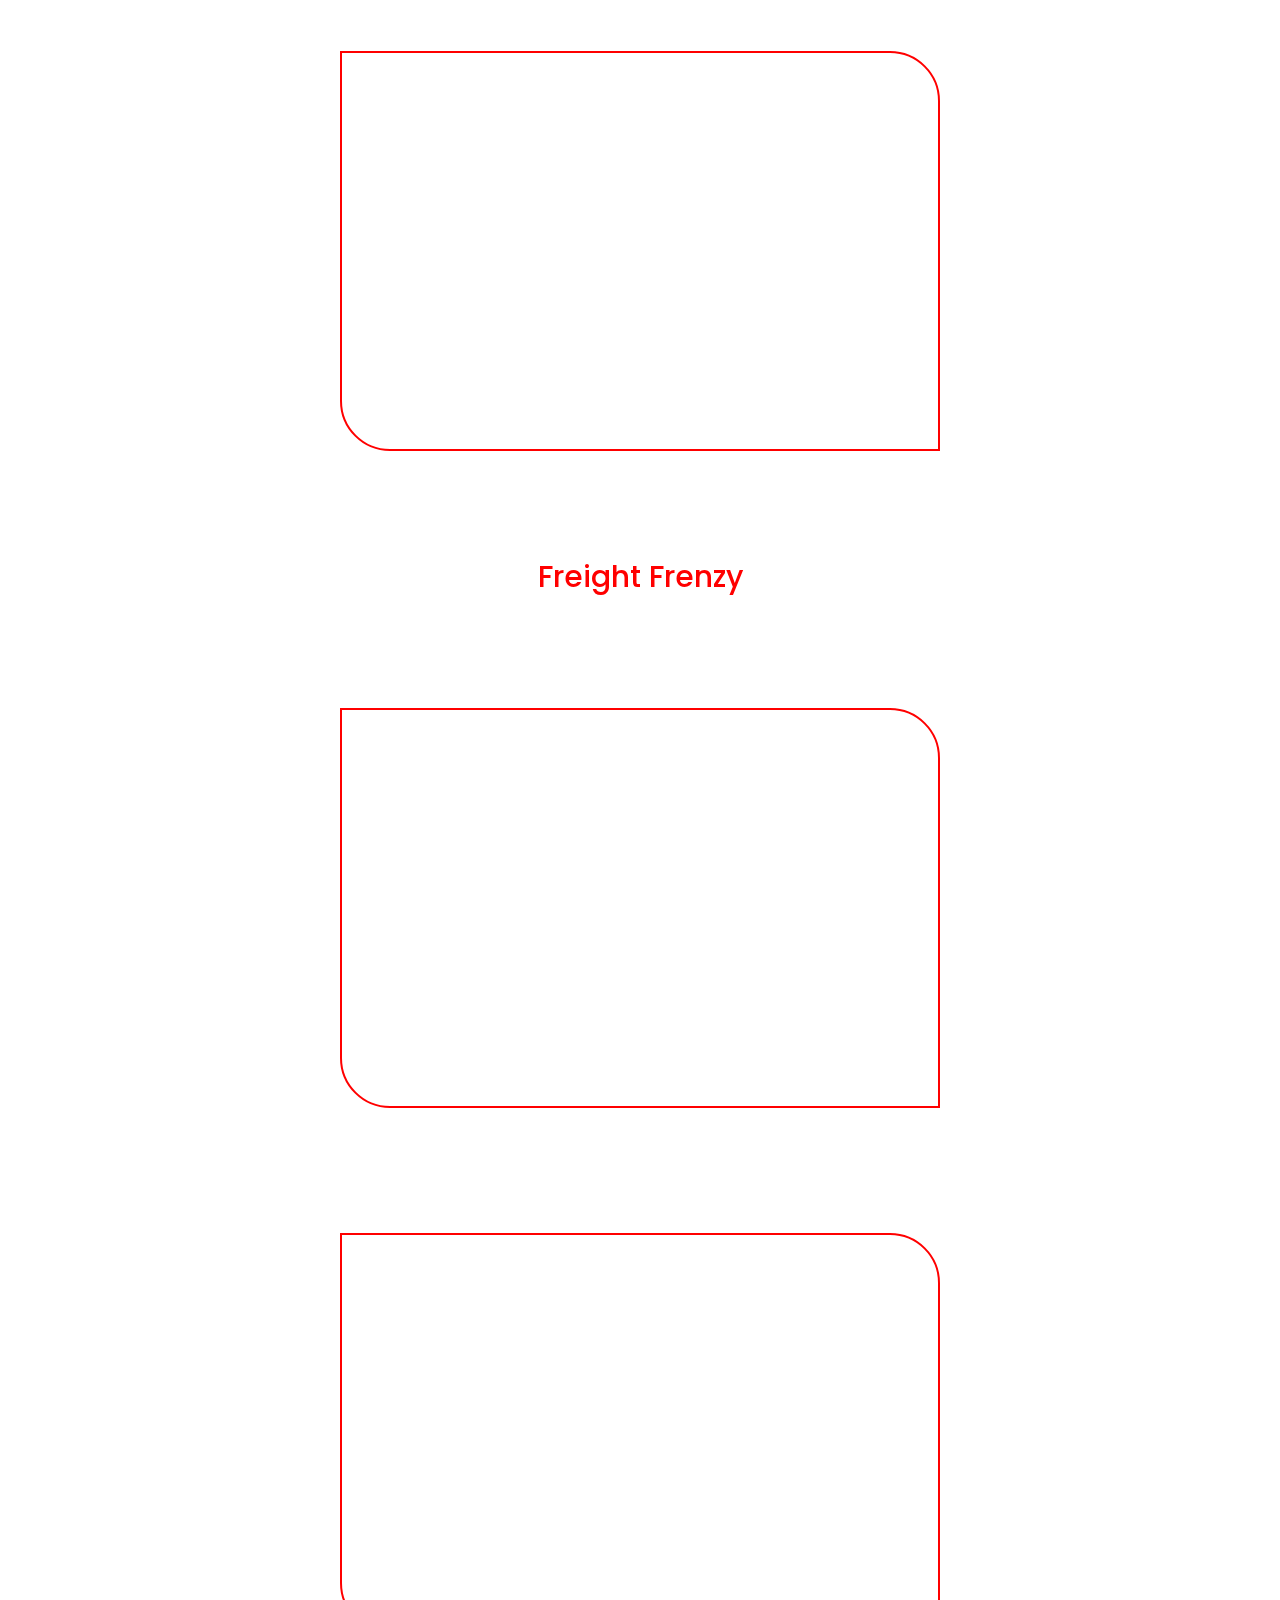
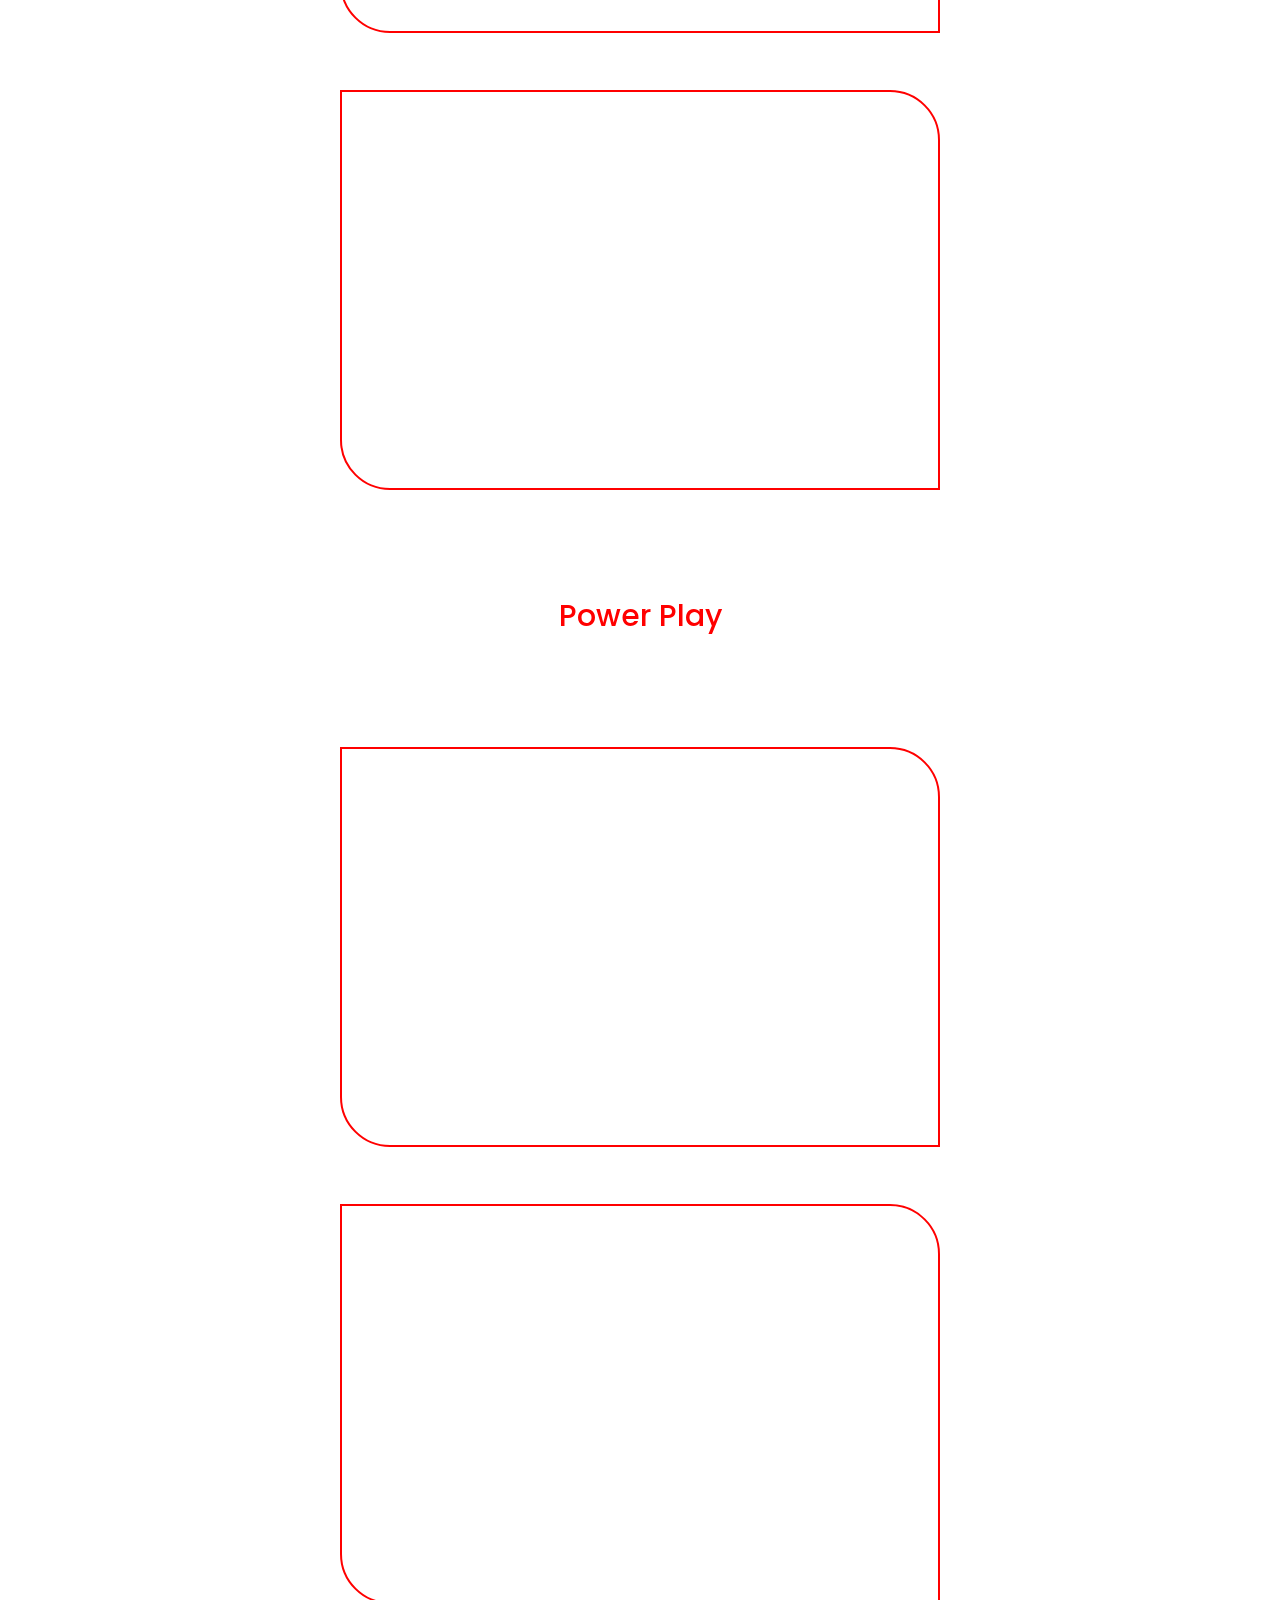
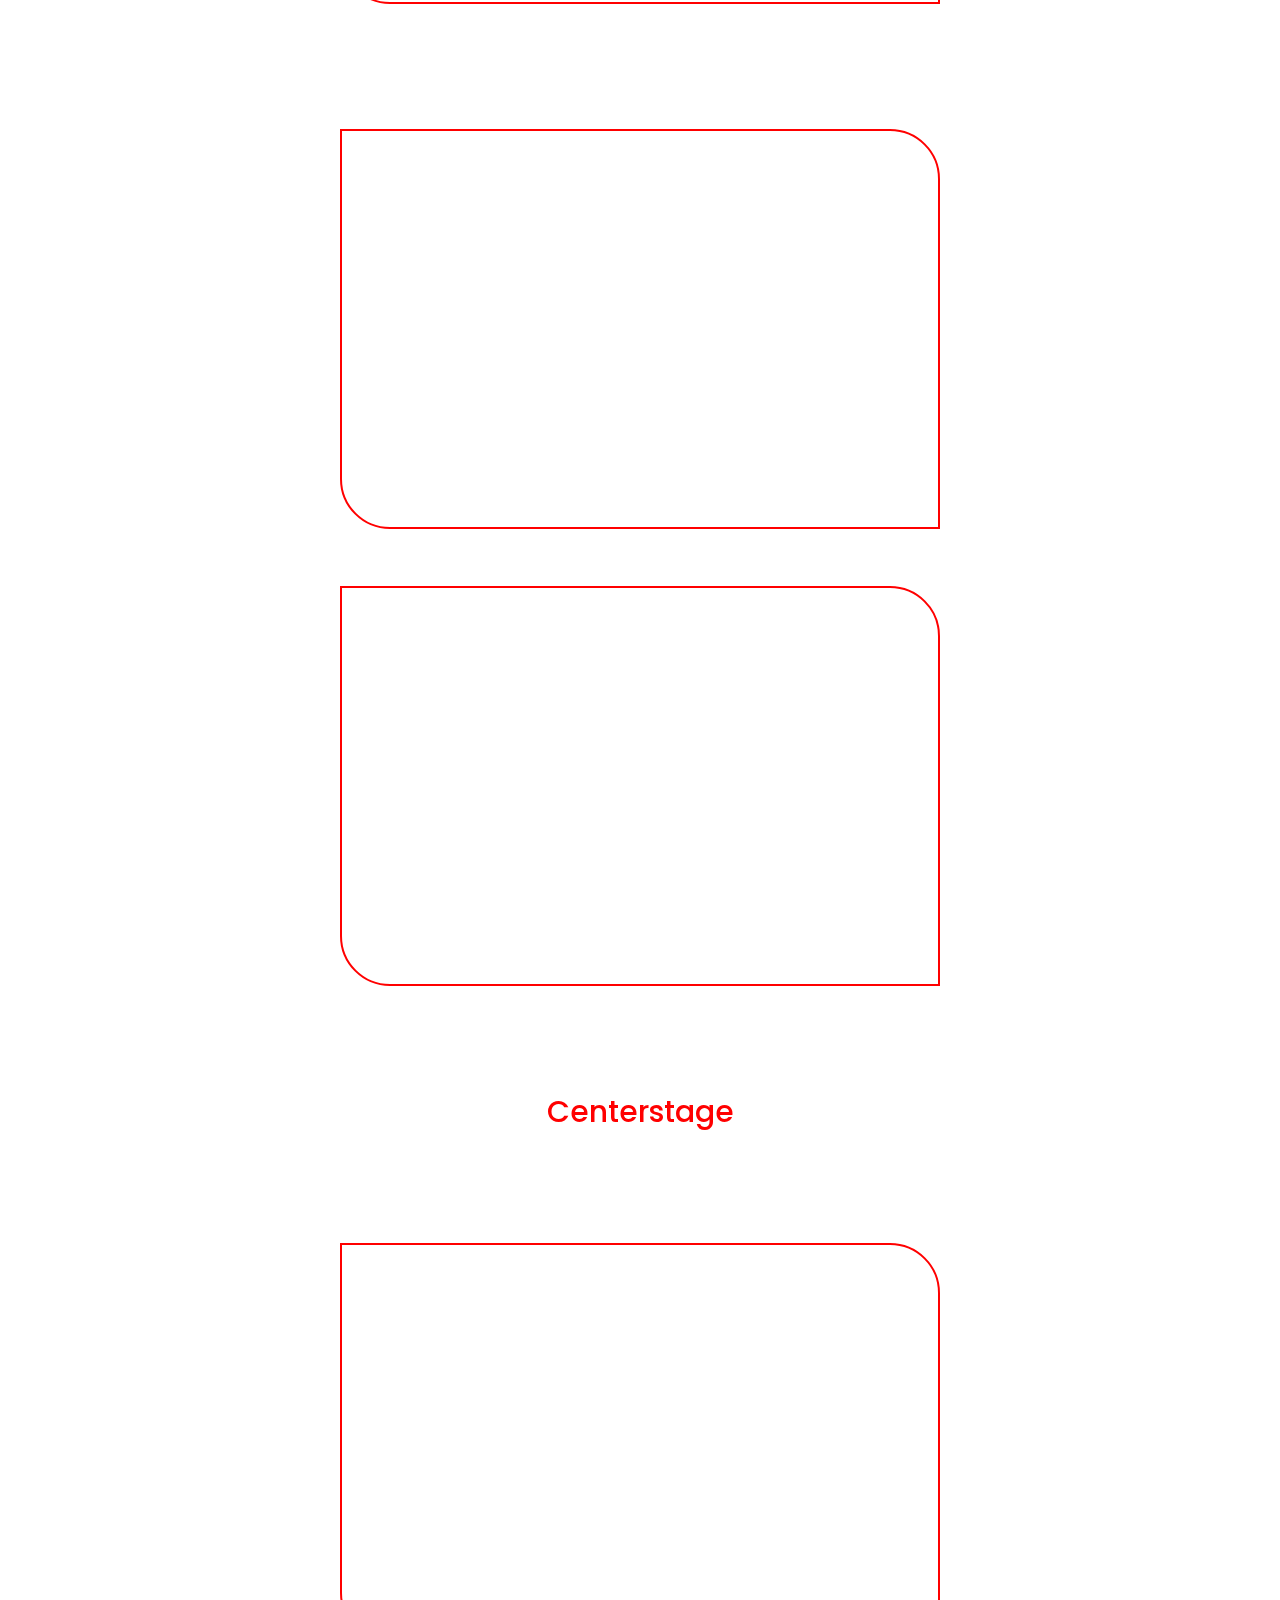
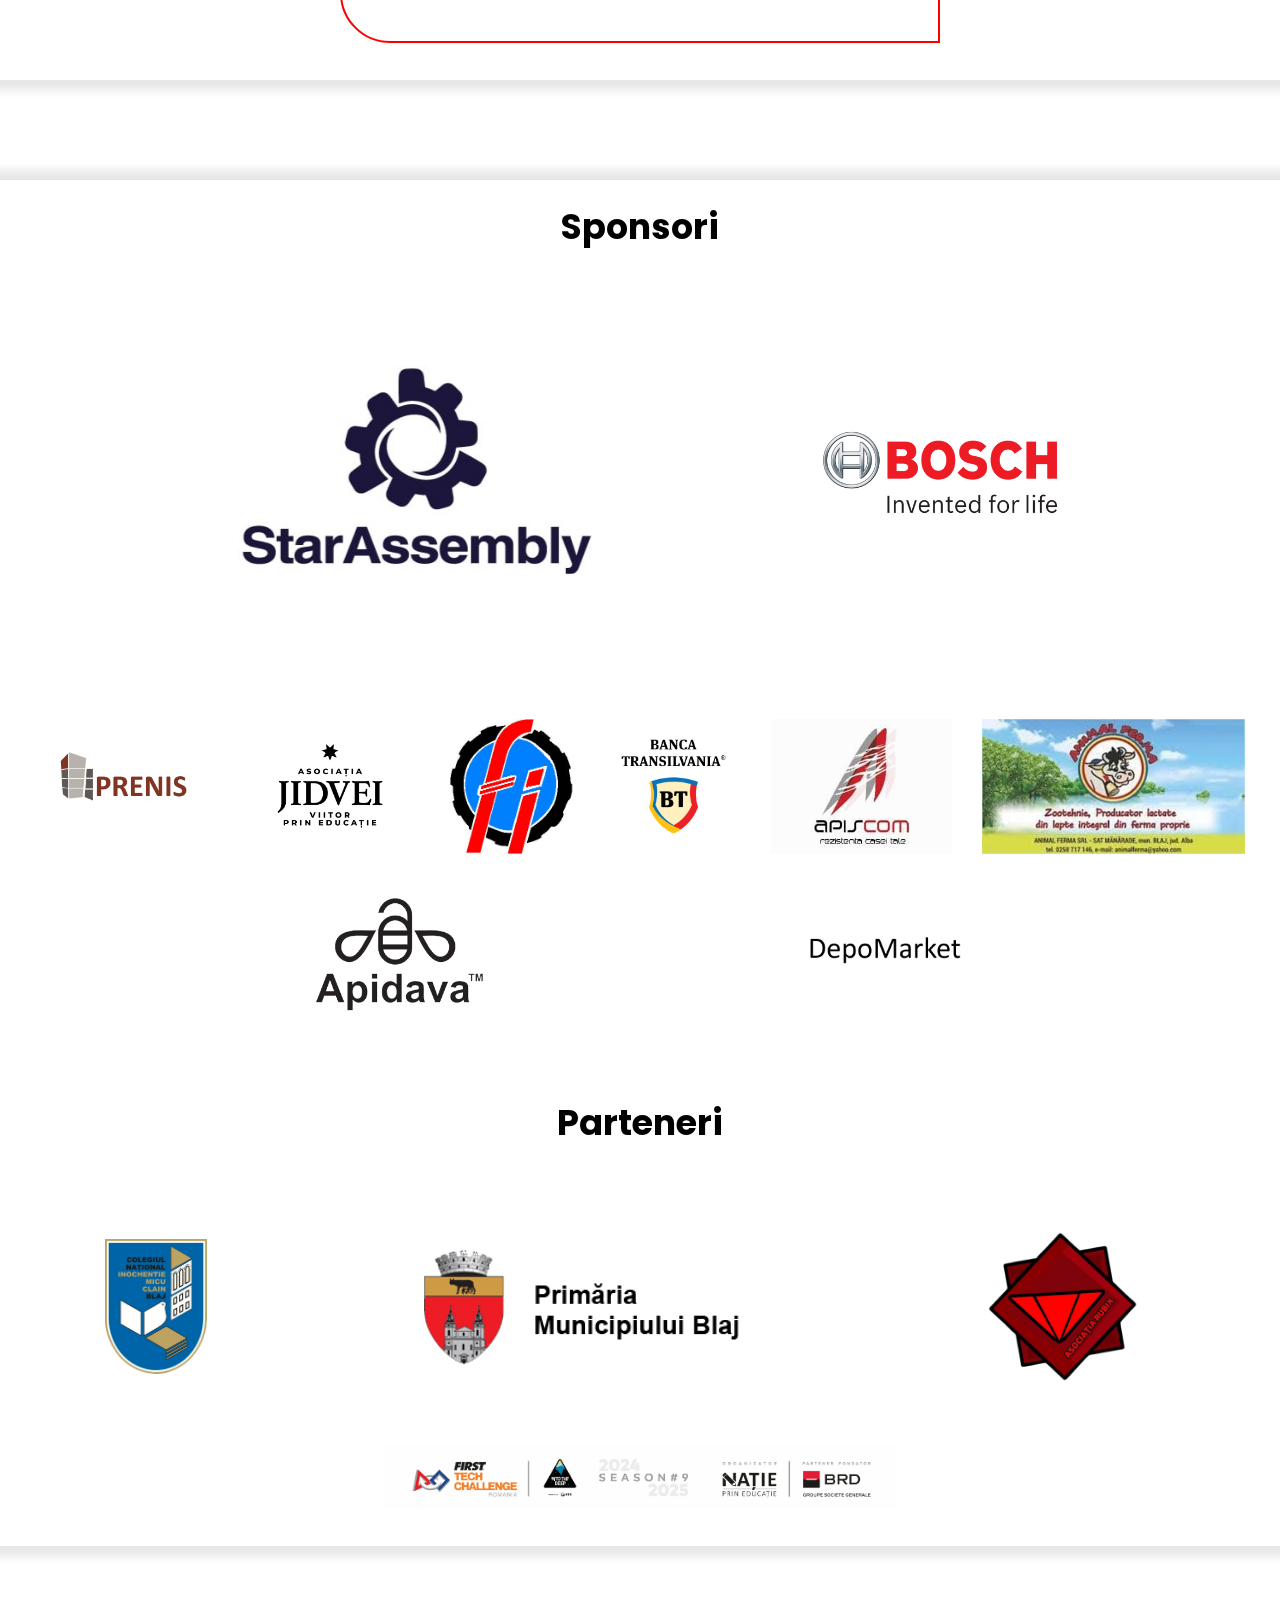
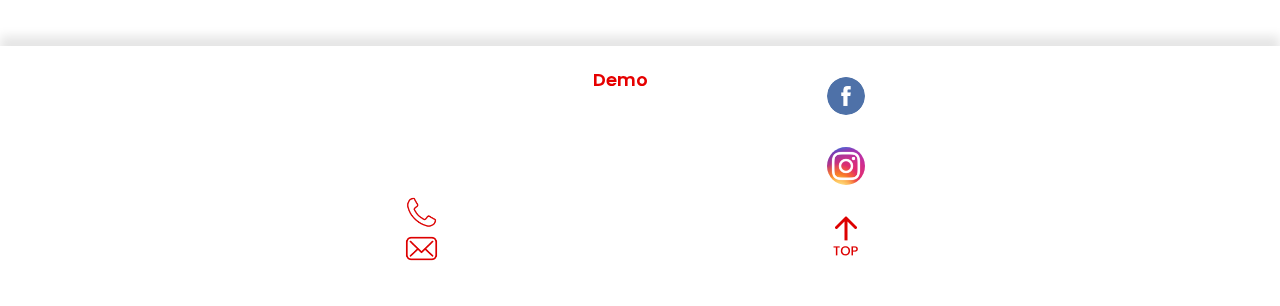
==== commit 58dba4dc: "Sez 9 + demo 14 dec" ====
--- a/index.html
+++ b/index.html
@@ -24,18 +24,18 @@
       </div>
     </nav>
 
-    <!-- <div id="pop_up">
+    <div id="pop_up">
       <div class="pop-up-window">
         <div class="pop-up-color">
           <div class="pop-up-text">
             Pssst... <br />
-            Ai auzit că RUBIX organizează un nou Demo în Martie? 🤫
+            Ai auzit că RUBIX organizează un nou Meet in Decembrie? 🤫
           </div>
           <a href="Demo.html"><div class="pop-up-button">Detalii</div></a>
           <div class="pop-up-close" onclick="closePopUp()"></div>
         </div>
       </div>
-    </div> -->
+    </div>
 
     <div class="spatiu" id="p1"></div>
 
@@ -89,9 +89,18 @@
         <div class="poza">
           <img
             src="./images/sezon 6.jpg"
-            alt="s5"
+            alt="s6"
             style="display: block; opacity: 0%"
             id="s6"
+            loading="lazy"
+          />
+        </div>
+        <div class="poza">
+          <img
+            src="./images/sezon 7.jpg"
+            alt="s7"
+            style="display: block; opacity: 0%"
+            id="s7"
             loading="lazy"
           />
         </div>
@@ -108,6 +117,7 @@
         <span class="bul" onclick="push(4)" id="4"></span>
         <span class="bul" onclick="push(5)" id="5"></span>
         <span class="bul" onclick="push(6)" id="6"></span>
+        <span class="bul" onclick="push(7)" id="7"></span>
       </div>
       <div class="descriere">
         <p class="titlu" style="font-size: 50px; color: red">RUBIX</p>
@@ -122,25 +132,27 @@
     <div class="fundal"></div>
     <div class="blur"></div>
 
-    <!-- <div class="despre anunt-demo">
+    <div class="despre anunt-demo">
       <div class="pop-up-color" style="border-radius: 0">
         <div
           class="pop-up-text"
-          style="padding-left: 20px; padding-right: 20px; font-size: 3em"
+          style="padding-left: 20px; padding-right: 20px; font-size: 2em"
         >
-          CENTERSTAGE
+          Christmas Diving with a
           <span
             style="
               color: red;
-              text-shadow: -1px 1px 0 #000, 1px 1px 0 #000, 1px -1px 0 #000,
-                -1px -1px 0 #000;
+              text-shadow: -1px 1px 0 #ffffff, 1px 1px 0 #ffffff,
+                1px -1px 0 #ffffff, -1px -1px 0 #ffffff;
+              font-size: calc(100% + 10px);
             "
-            >DEMO</span
-          >nstration
+            >RUBIX</span
+          >
+          twist
         </div>
         <div
           class="pop-up-text"
-          style="padding-left: 20px; padding-right: 20px; font-size: 2em"
+          style="padding-left: 20px; padding-right: 20px; font-size: 1.5em"
         >
           Loading
           <span id="punct1">.</span>
@@ -150,7 +162,7 @@
 
         <div
           class="pop-up-text"
-          style="padding-left: 20px; padding-right: 20px; font-size: 1.7em"
+          style="padding-left: 20px; padding-right: 20px; font-size: 1.5em"
         >
           Nu te-ai înscris încă? Locurile sunt limitate! 😱
         </div>
@@ -163,7 +175,7 @@
           </div></a
         >
       </div>
-    </div> -->
+    </div>
 
     <div id="p2"></div>
     <div class="despre">
@@ -190,68 +202,78 @@
           <div class="titlu-status">MEMBRI</div>
           <div class="membru" id="m1">
             <div class="poza-membru m1"></div>
-            <div class="nume-membru">Alexandru Aldea</div>
-            <div class="status-membru">Asamblare</div>
+            <div class="nume-membru">Andrei</div>
+            <div class="status-membru">Programare</div>
           </div>
           <div class="membru" id="m2">
             <div class="poza-membru m2"></div>
-            <div class="nume-membru">Bianca Pripon</div>
-            <div class="status-membru">Tehnoredactare</div>
+            <div class="nume-membru">Bianca</div>
+            <div class="status-membru">PR si Design</div>
           </div>
           <div class="membru" id="m3">
             <div class="poza-membru m3"></div>
-            <div class="nume-membru">George Biriș</div>
-            <div class="status-membru">Asamblare</div>
+            <div class="nume-membru">Nadir</div>
+            <div class="status-membru">Programare</div>
           </div>
           <div class="membru" id="m4">
             <div class="poza-membru m4"></div>
-            <div class="nume-membru">Cristian Bogdan</div>
-            <div class="status-membru">Asamblare</div>
+            <div class="nume-membru">Paul</div>
+            <div class="status-membru">3D</div>
           </div>
           <div class="membru" id="m5">
             <div class="poza-membru m5"></div>
-            <div class="nume-membru">Paul Birilă</div>
-            <div class="status-membru">Programare</div>
+            <div class="nume-membru">Tudor</div>
+            <div class="status-membru">3D</div>
           </div>
           <div class="membru" id="m6">
             <div class="poza-membru m6"></div>
-            <div class="nume-membru">Tudor Corbean</div>
-            <div class="status-membru">Proiectare 3D</div>
+            <div class="nume-membru">Victor T</div>
+            <div class="status-membru">Asamblare</div>
           </div>
           <div class="membru" id="m7">
             <div class="poza-membru m7"></div>
-            <div class="nume-membru">Emanuel Todea</div>
-            <div class="status-membru">Asamblare</div>
+            <div class="nume-membru">Alin</div>
+            <div class="status-membru">Programare</div>
           </div>
           <div class="membru" id="m8">
             <div class="poza-membru m8"></div>
-            <div class="nume-membru mic">Elizabeth Comandașu</div>
-            <div class="status-membru">Tehnoredactare</div>
+            <div class="nume-membru mic">Cătăuță</div>
+            <div class="status-membru">Programare</div>
           </div>
           <div class="membru" id="m9">
             <div class="poza-membru m9"></div>
-            <div class="nume-membru">Anamaria Costea</div>
-            <div class="status-membru">Design</div>
+            <div class="nume-membru">Cristi</div>
+            <div class="status-membru">Asamblare</div>
           </div>
           <div class="membru" id="m10">
             <div class="poza-membru m10"></div>
-            <div class="nume-membru">Maia Iancu</div>
-            <div class="status-membru">Design</div>
+            <div class="nume-membru">Gabriel</div>
+            <div class="status-membru">Programare</div>
           </div>
           <div class="membru" id="m11">
             <div class="poza-membru m11"></div>
-            <div class="nume-membru">Bogdan Oarga</div>
-            <div class="status-membru">Proiectare 3D</div>
+            <div class="nume-membru">George</div>
+            <div class="status-membru">Asamblare</div>
           </div>
           <div class="membru" id="m12">
             <div class="poza-membru m12"></div>
-            <div class="nume-membru">Alin Oniga</div>
-            <div class="status-membru">Programare</div>
+            <div class="nume-membru">Irina</div>
+            <div class="status-membru">PR si Design</div>
           </div>
           <div class="membru" id="m13">
             <div class="poza-membru m13"></div>
-            <div class="nume-membru">George Oniga</div>
+            <div class="nume-membru">Stephanie</div>
+            <div class="status-membru">PR si Design</div>
+          </div>
+          <div class="membru" id="m14">
+            <div class="poza-membru m14"></div>
+            <div class="nume-membru">Emanuel</div>
             <div class="status-membru">Asamblare</div>
+          </div>
+          <div class="membru" id="m15">
+            <div class="poza-membru m15"></div>
+            <div class="nume-membru">Victor B</div>
+            <div class="status-membru">3D</div>
           </div>
           <div class="buton-next-white" id="w" onclick="nextm()"></div>
           <div class="buton-next-black" id="b" onclick="nextm()"></div>
@@ -273,16 +295,6 @@
             <div class="poza-membru mm3"></div>
             <div class="nume-membru">Alexandra Băcilă</div>
             <div class="status-membru">Mentor</div>
-          </div>
-          <div class="membru" id="mm4">
-            <div class="poza-membru mm4"></div>
-            <div class="nume-membru">Nicolae Avram</div>
-            <div class="status-membru">Peer Mentor</div>
-          </div>
-          <div class="membru" id="mm5">
-            <div class="poza-membru mm5"></div>
-            <div class="nume-membru">Gabriel Puia</div>
-            <div class="status-membru">Peer Mentor</div>
           </div>
           <div class="buton-next-white" id="w1" onclick="nextmm()"></div>
           <div class="buton-next-black" id="b1" onclick="nextmm()"></div>
@@ -464,9 +476,9 @@
               <a href="#p5"><div class="t11">Sponsori</div></a>
               <a href="#p51"><div class="t12">Parteneri</div></a>
             </div>
-            <!-- <a href="Demo.html"
+            <a href="Demo.html"
               ><div class="t2 t11" style="color: rgb(230, 0, 0)">Demo</div></a
-            > -->
+            >
           </div>
           <div class="sponsorizari">
             <div class="t11_no_hover" style="cursor: default">Contact</div>
@@ -528,14 +540,14 @@
 
     var v = document.querySelector(":root");
 
-    //let q = document.getElementById("pop_up");
+    let q = document.getElementById("pop_up");
 
     document.getElementById(
       "copyright"
     ).innerHTML = `© ${new Date().getFullYear()} RUBIX`;
 
-    var p = 13,
-      p1 = 5;
+    var p = 15,
+      p1 = 3;
 
     var f = 1,
       f1 = 1,
@@ -608,8 +620,10 @@
       }
     }
 
+    darkmodeChange();
+
     function push(x) {
-      for (let i = 1; i <= 6; i++) {
+      for (let i = 1; i <= 7; i++) {
         document.getElementById("s" + i).style.opacity = "0%";
         document.getElementById("" + i).style.borderColor = "var(--black)";
       }
@@ -626,7 +640,9 @@
       document.getElementById("s4").style.opacity = "0%";
       document.getElementById("s5").style.opacity = "0%";
       document.getElementById("s6").style.opacity = "0%";
+      document.getElementById("s7").style.opacity = "0%";
       document.getElementById("s" + counter).style.opacity = "100%";
+      document.getElementById("7").style.borderColor = "var(--black)";
       document.getElementById("6").style.borderColor = "var(--black)";
       document.getElementById("5").style.borderColor = "var(--black)";
       document.getElementById("4").style.borderColor = "var(--black)";
@@ -635,7 +651,7 @@
       document.getElementById("1").style.borderColor = "var(--black)";
       document.getElementById("" + counter).style.borderColor = "red";
       counter++;
-      if (counter > 6) counter = 1;
+      if (counter > 7) counter = 1;
       r = 5000;
     }, r);
 
@@ -660,22 +676,22 @@
       else c1 = 1;
     }, r1);
 
-    // let pct1 = document.getElementById("punct1");
-    // let pct2 = document.getElementById("punct2");
-    // let pct3 = document.getElementById("punct3");
-    // setInterval(function autoPoints() {
-    //   if (pct3.style.opacity == "1") {
-    //     pct1.style.opacity = "0";
-    //     pct2.style.opacity = "0";
-    //     pct3.style.opacity = "0";
-    //   } else if (pct2.style.opacity == "1") {
-    //     pct3.style.opacity = "1";
-    //   } else if (pct1.style.opacity == "1") {
-    //     pct2.style.opacity = "1";
-    //   } else {
-    //     pct1.style.opacity = "1";
-    //   }
-    // }, 1000);
+    let pct1 = document.getElementById("punct1");
+    let pct2 = document.getElementById("punct2");
+    let pct3 = document.getElementById("punct3");
+    setInterval(function autoPoints() {
+      if (pct3.style.opacity == "1") {
+        pct1.style.opacity = "0";
+        pct2.style.opacity = "0";
+        pct3.style.opacity = "0";
+      } else if (pct2.style.opacity == "1") {
+        pct3.style.opacity = "1";
+      } else if (pct1.style.opacity == "1") {
+        pct2.style.opacity = "1";
+      } else {
+        pct1.style.opacity = "1";
+      }
+    }, 1000);
 
     const sectionNav = document.querySelector("nav");
     const sectionOne = document.querySelector(".spatiu");
--- a/Rubix_style.css
+++ b/Rubix_style.css
@@ -473,7 +473,7 @@
 }
 
 .m1 {
-  background-image: url("./images/Alex.jpg");
+  background-image: url("./images/Andrei.jpg");
 }
 
 .m2 {
@@ -481,47 +481,55 @@
 }
 
 .m3 {
-  background-image: url("./images/GeorgeB.jpg");
+  background-image: url("./images/Nadir.jpg");
 }
 
 .m4 {
+  background-image: url("./images/Paul.jpg");
+}
+
+.m5 {
+  background-image: url("./images/Tudor.jpg");
+}
+
+.m6 {
+  background-image: url("./images/Victor.jpg");
+}
+
+.m7 {
+  background-image: url("./images/Alin.jpg");
+}
+
+.m8 {
+  background-image: url("./images/Cătăuță.jpg");
+}
+
+.m9 {
   background-image: url("./images/Cristi.jpg");
 }
 
-.m5 {
-  background-image: url("./images/Paul.jpg");
-}
-
-.m6 {
-  background-image: url("./images/Tudor.jpg");
-}
-
-.m7 {
+.m10 {
+  background-image: url("./images/Gabriel.jpg");
+}
+
+.m11 {
+  background-image: url("./images/George.jpg");
+}
+
+.m12 {
+  background-image: url("./images/Irina.jpg");
+}
+
+.m13 {
+  background-image: url("./images/Stephanie.jpg");
+}
+
+.m14 {
   background-image: url("./images/Emanuel.jpg");
 }
 
-.m8 {
-  background-image: url("./images/Elizabeth.jpg");
-}
-
-.m9 {
-  background-image: url("./images/Anamaria.JPG");
-}
-
-.m10 {
-  background-image: url("./images/Maia.JPG");
-}
-
-.m11 {
-  background-image: url("./images/Bogdan.jpg");
-}
-
-.m12 {
-  background-image: url("./images/Alin.jpg");
-}
-
-.m13 {
-  background-image: url("./images/GeorgeO.jpg");
+.m15 {
+  background-image: url("./images/VictorB.jpg");
 }
 
 #m1 {
@@ -540,7 +548,9 @@
 #m10,
 #m11,
 #m12,
-#m13 {
+#m13,
+#m14,
+#m15 {
   display: none;
   flex-direction: column;
 }
@@ -554,15 +564,7 @@
 }
 
 .mm3 {
-  background-image: url("./images/Alexandra.JPG");
-}
-
-.mm4 {
-  background-image: url("./images/Nicu.jpg");
-}
-
-.mm5 {
-  background-image: url("./images/Gabriel.jpg");
+  background-image: url("./images/Alexandra.jpg");
 }
 
 #mm1 {
